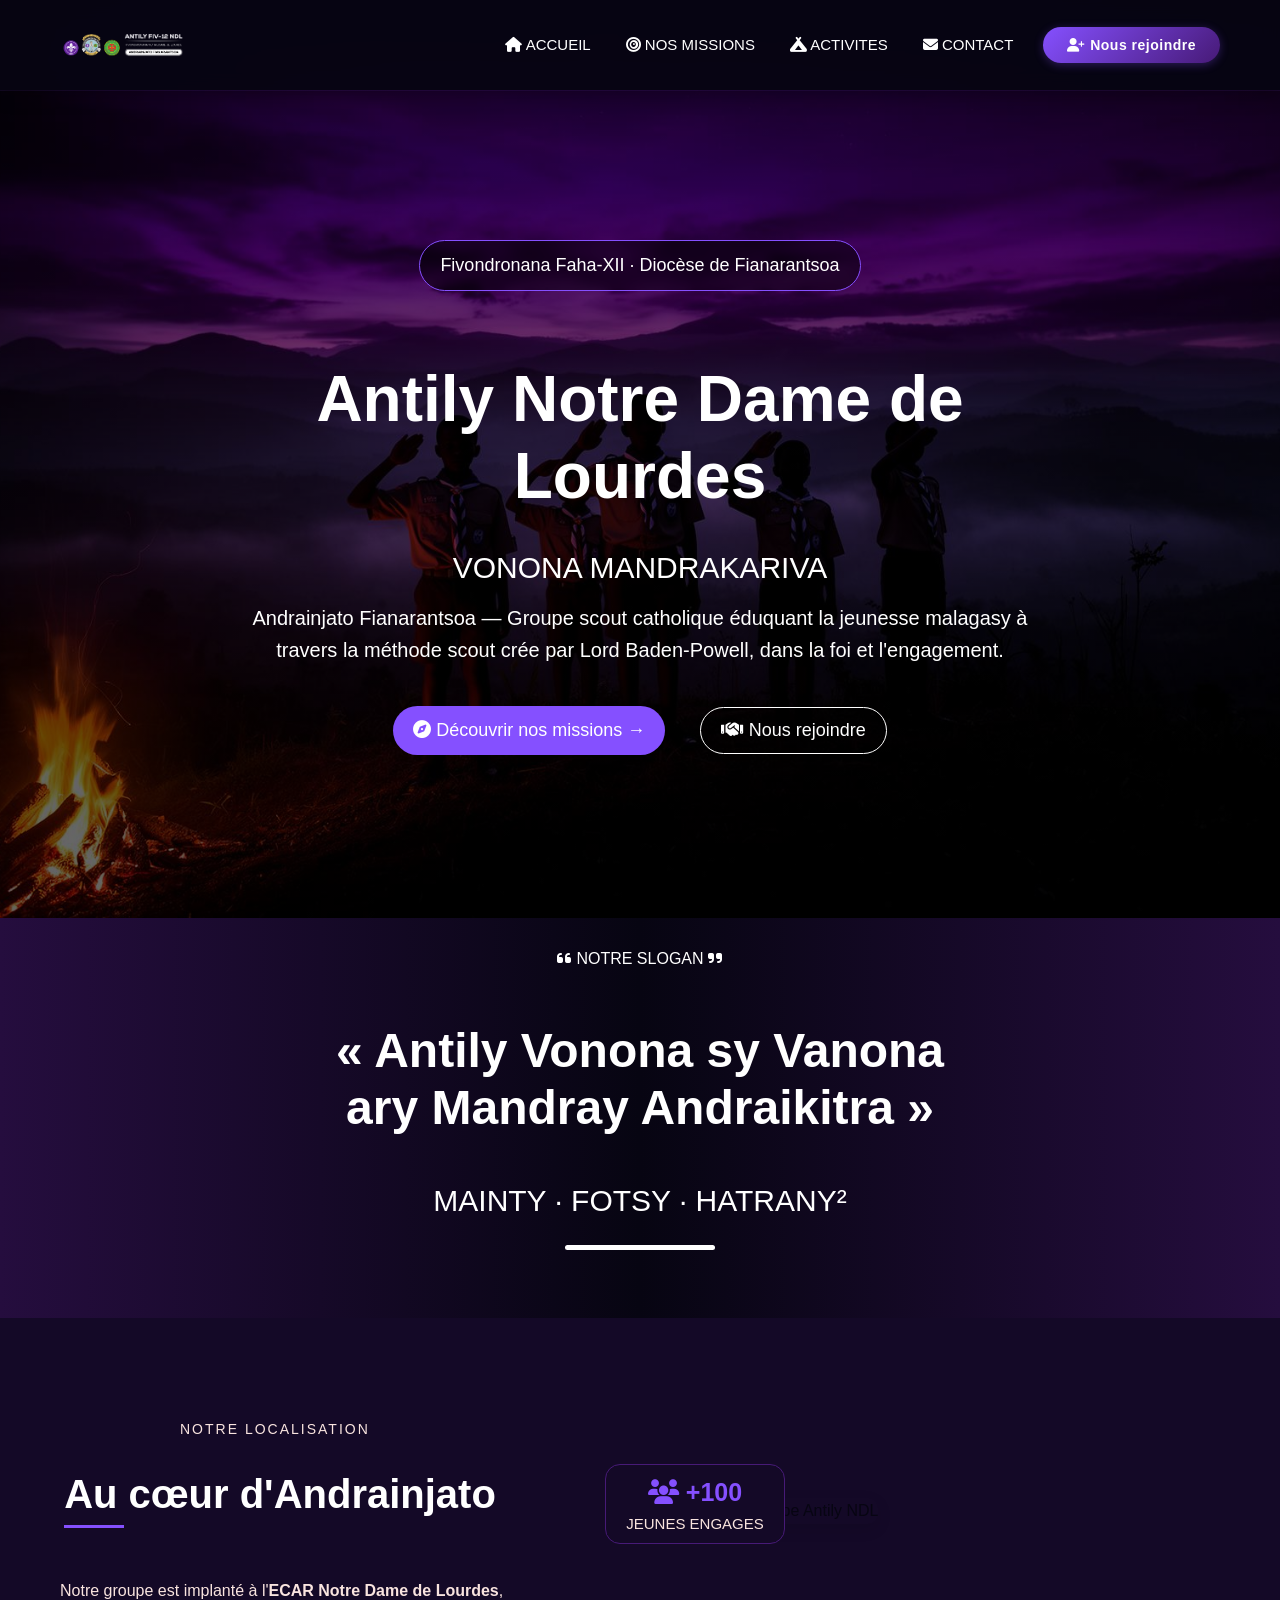
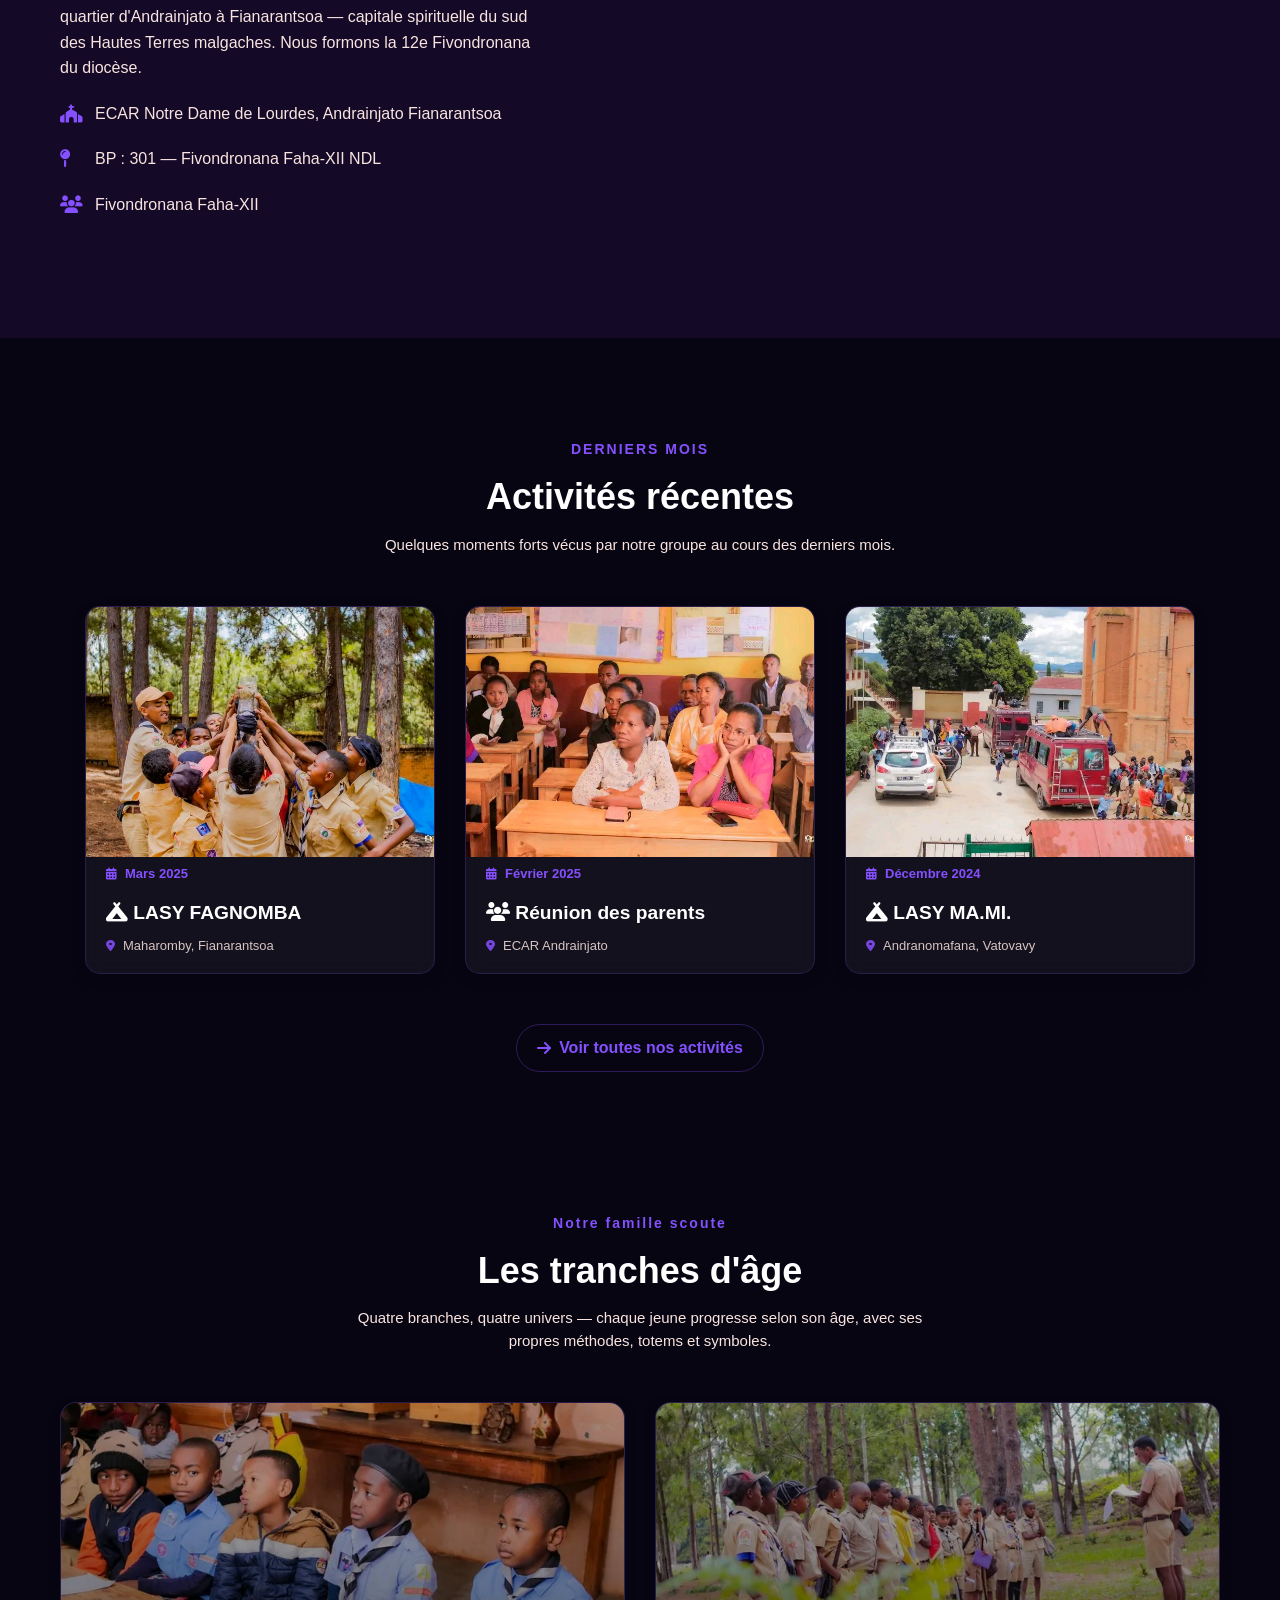
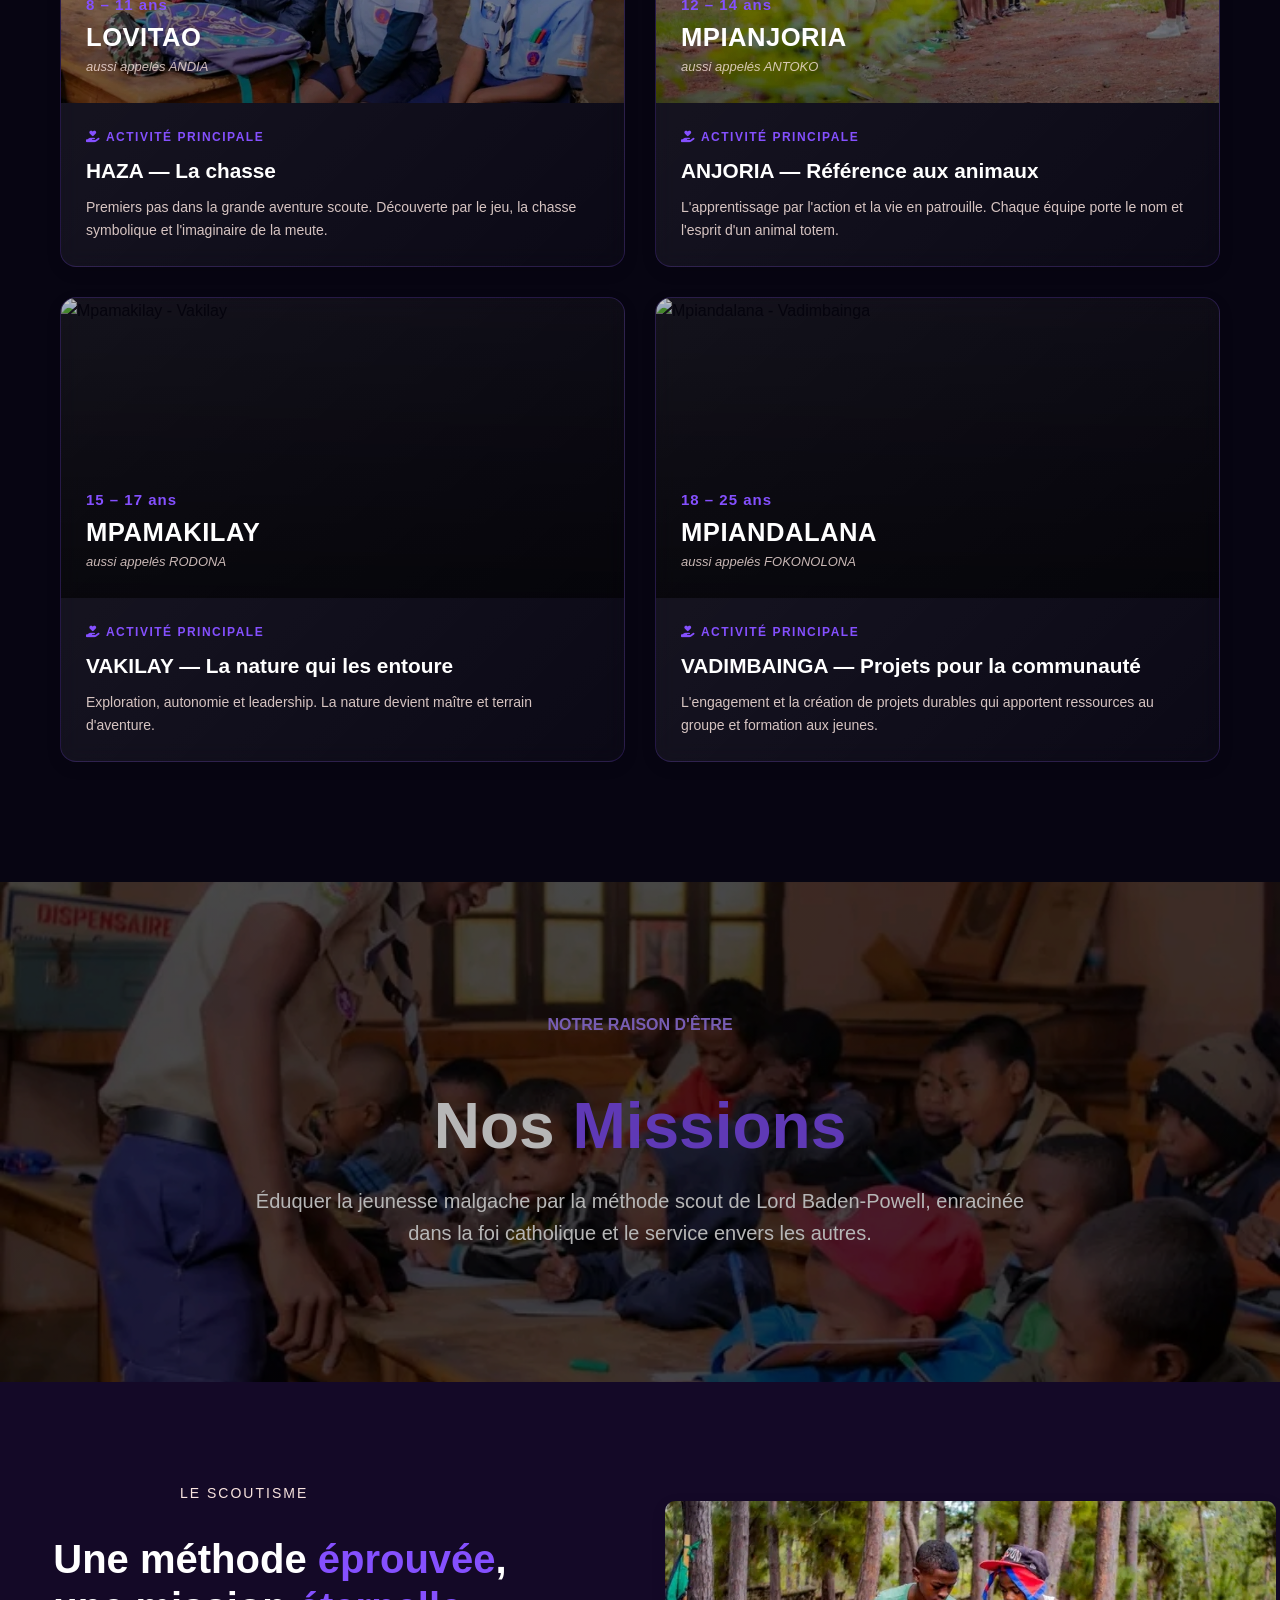
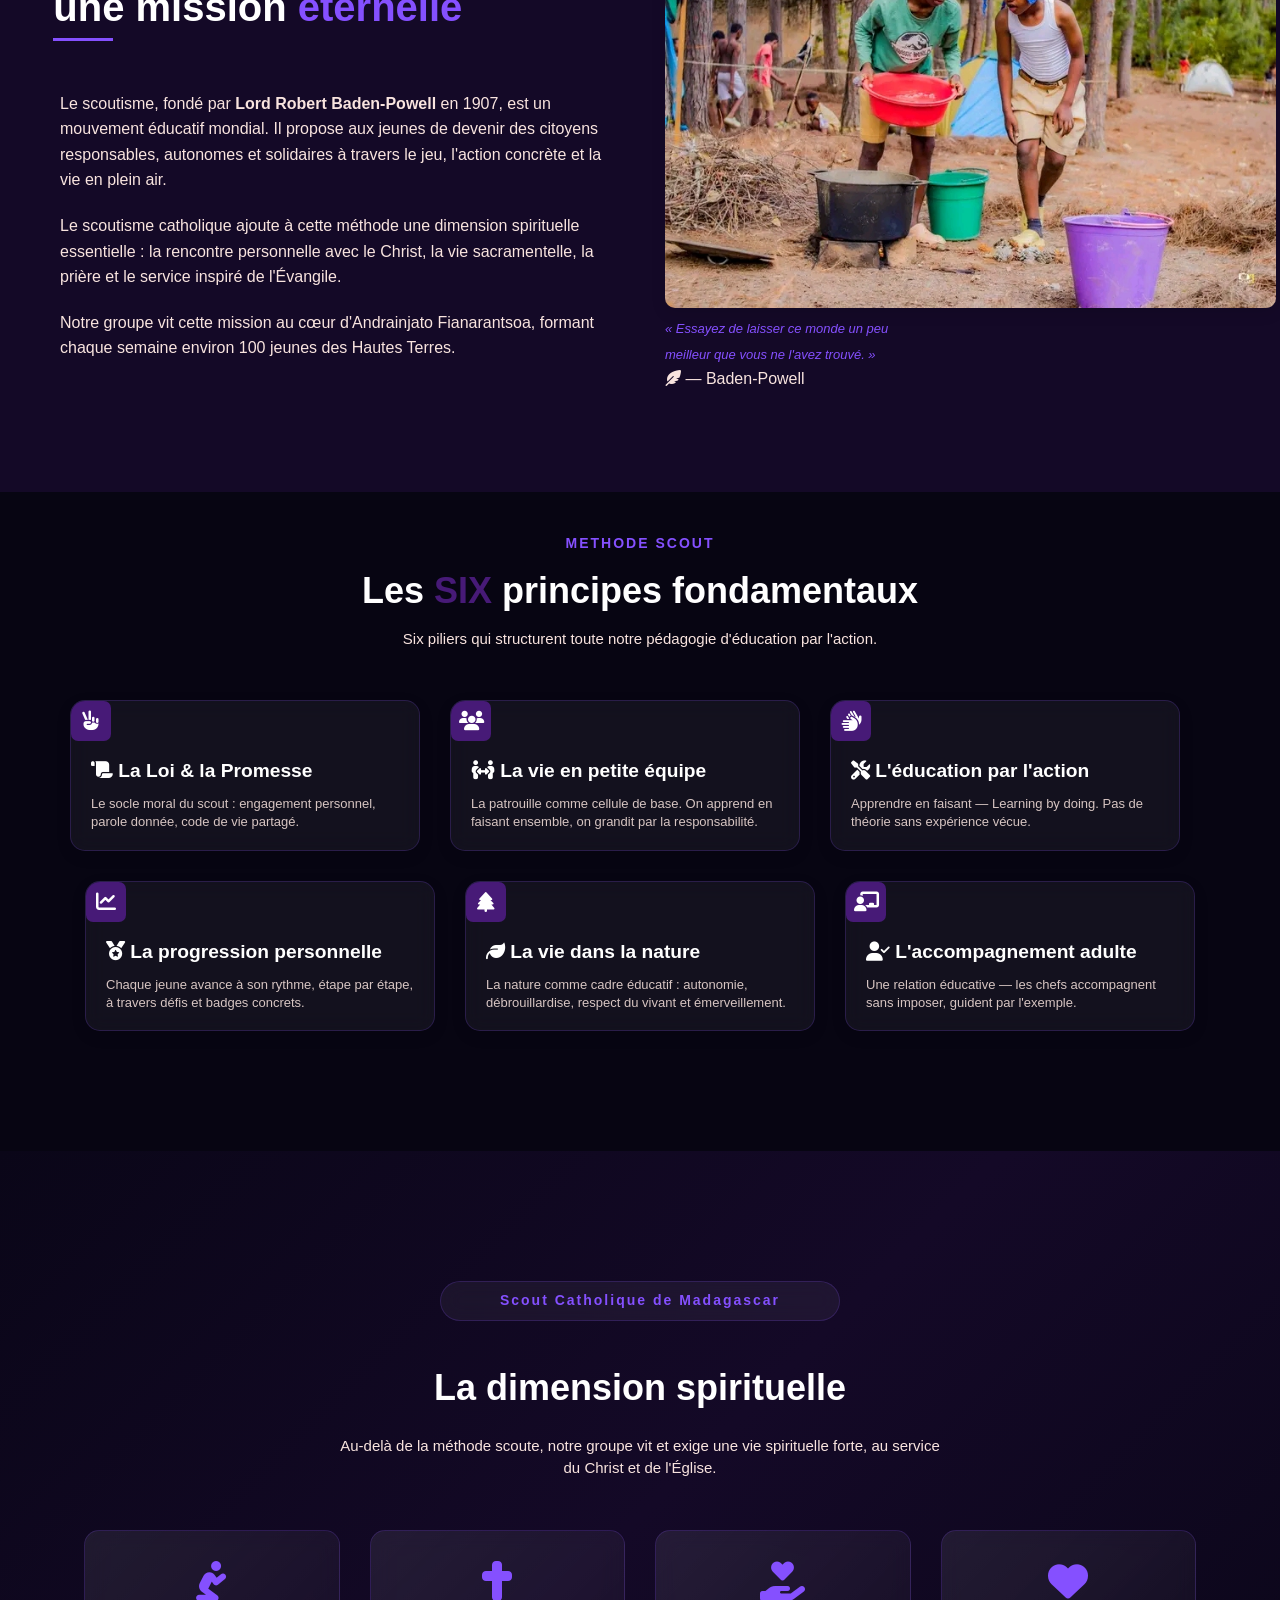
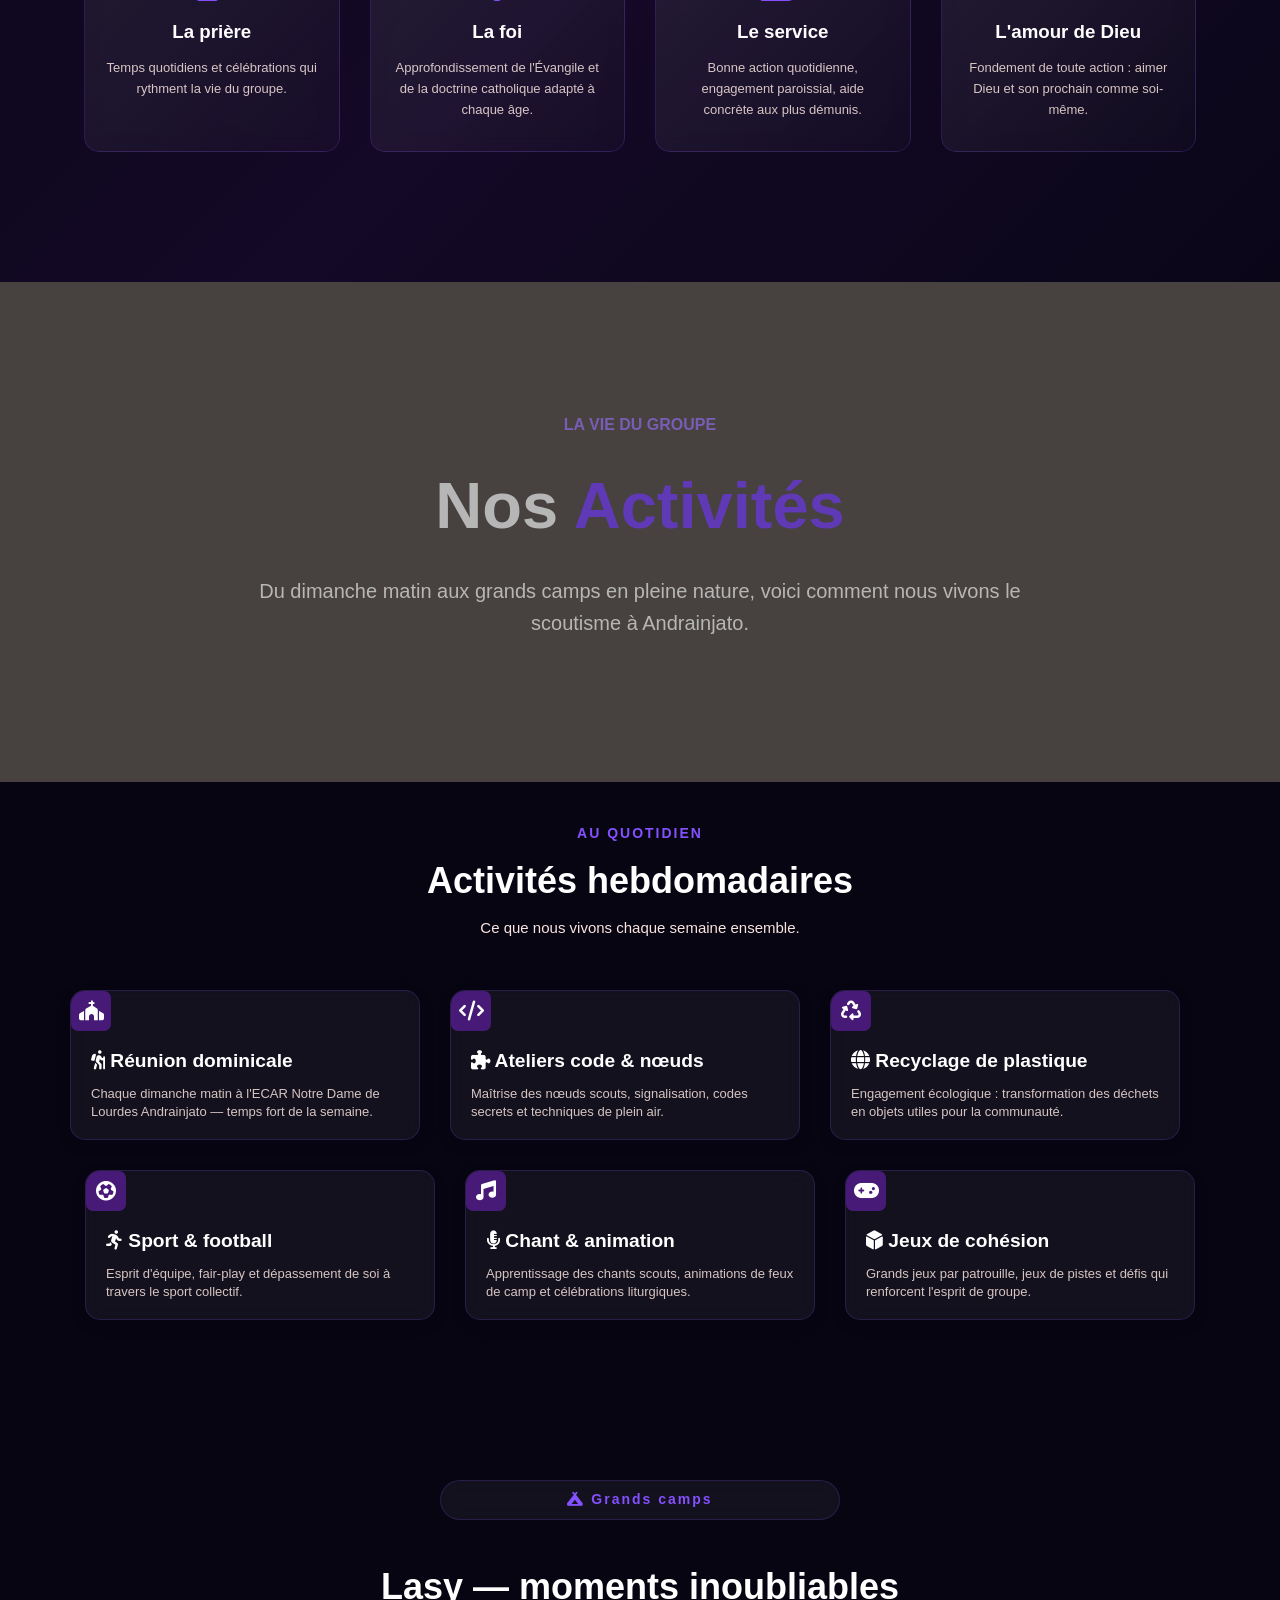
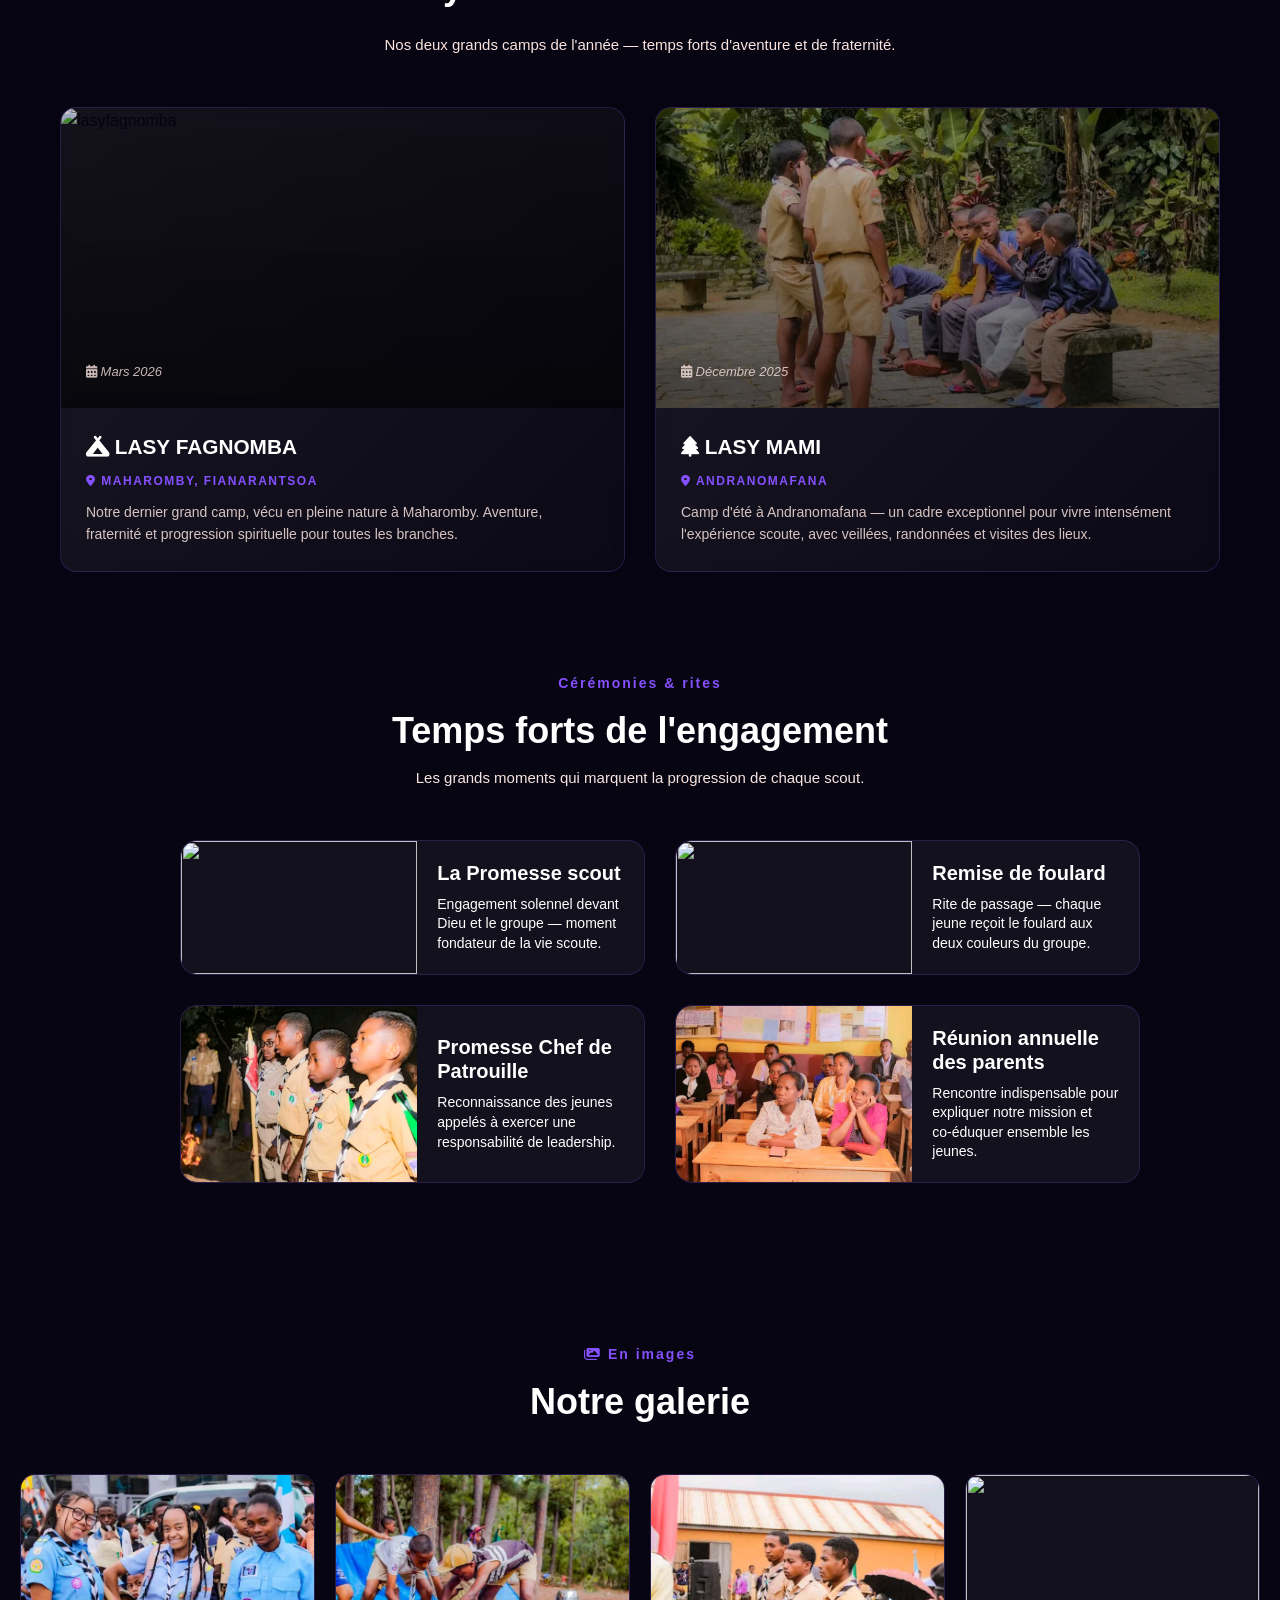
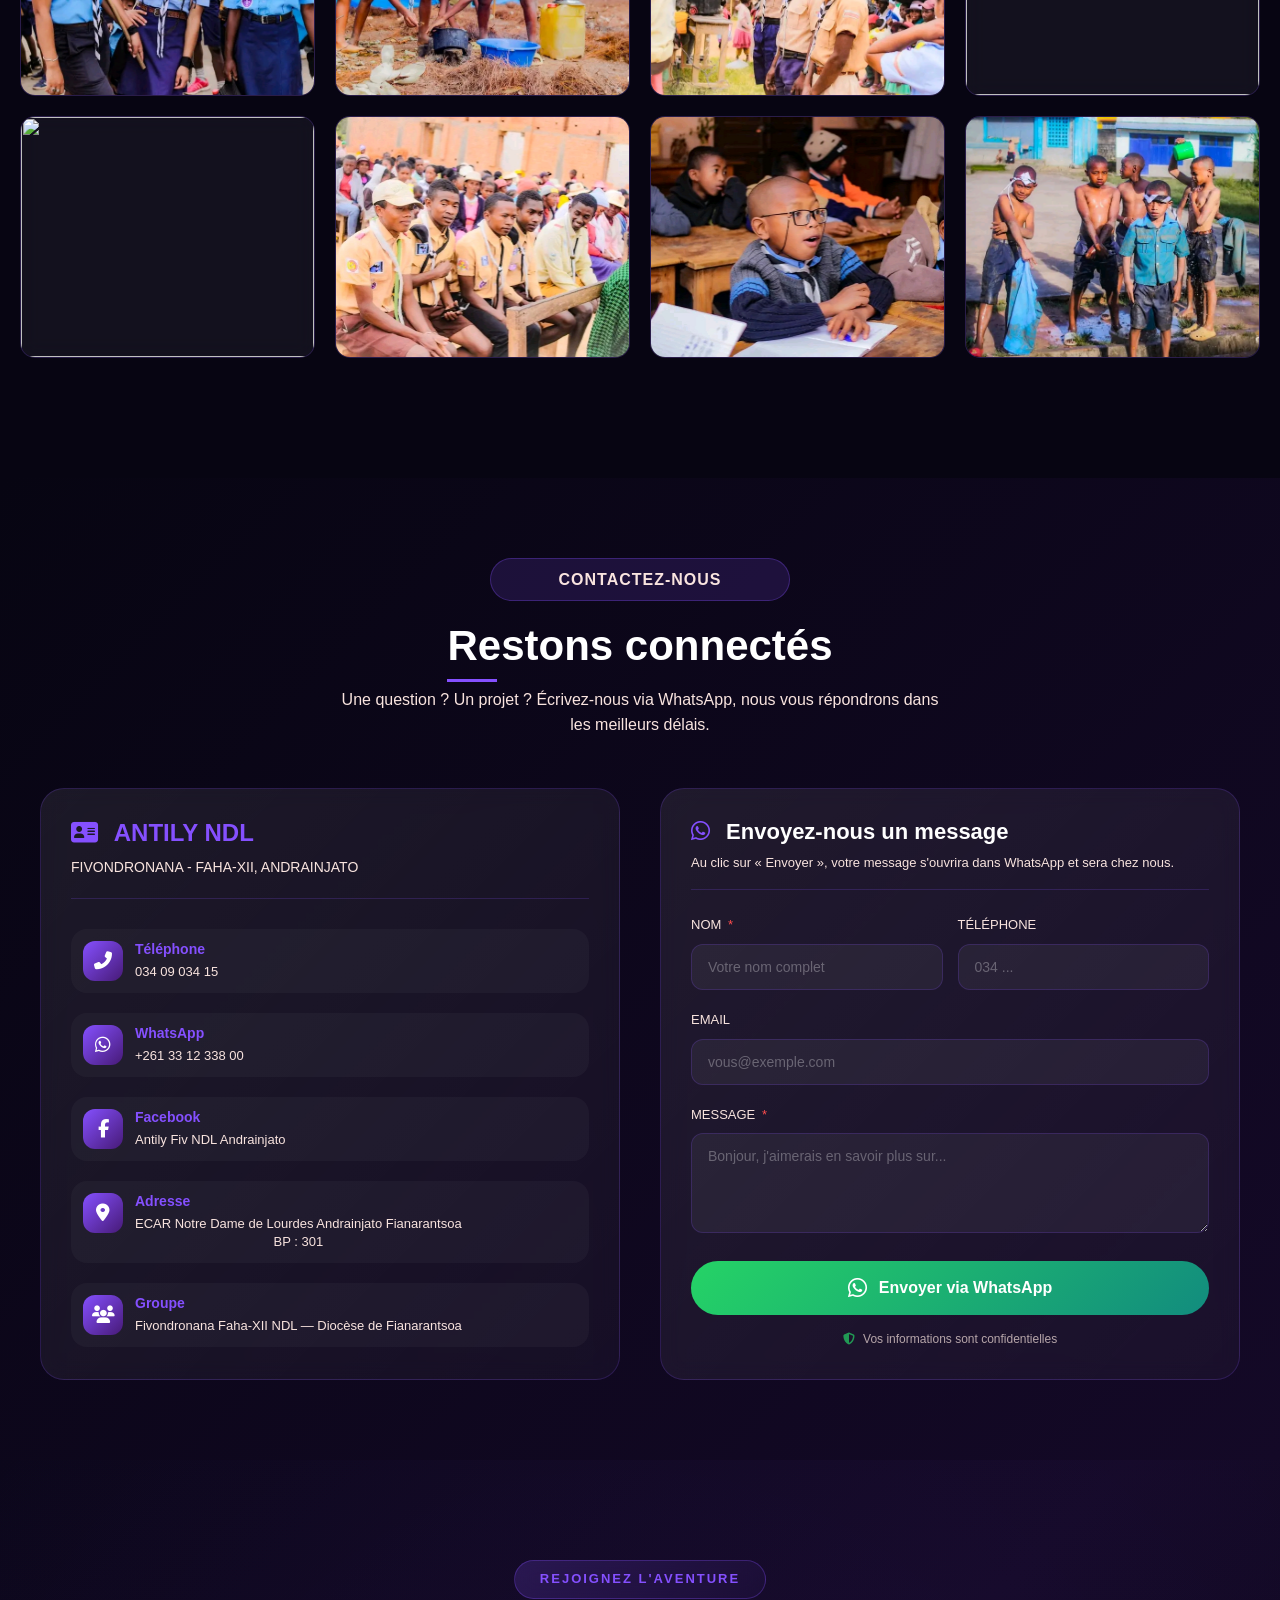
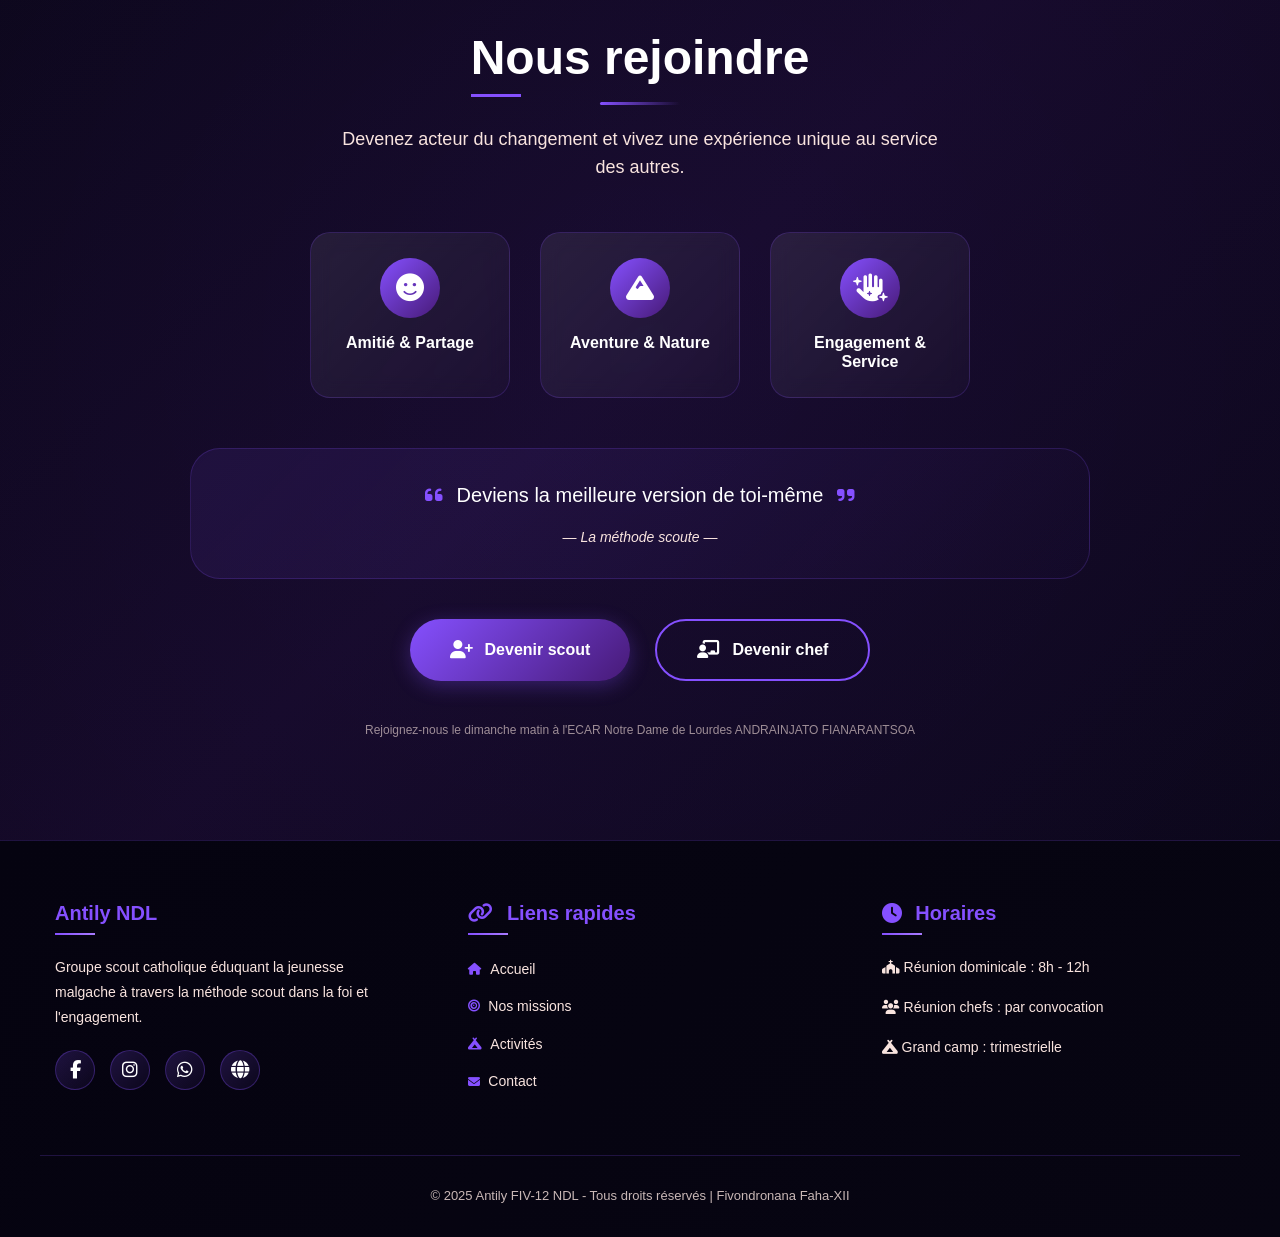
==== index.html @ cfbcd433 "Add files via upload" ====
<!DOCTYPE html>
    <html lang="fr">
    <head>
        <meta charset="UTF-8">
        <meta http-equiv="X-UA-Compatible" content="IE=edge">
        <meta name="viewport" content="width=device-width, initial-scale=1.0">
        <link rel="stylesheet" href="cssstylevf.css">
        <link rel="stylesheet" href="https://cdnjs.cloudflare.com/ajax/libs/font-awesome/6.5.1/css/all.min.css">
        <title>Antily FIV-12 NDL - Groupe Scout Catholique</title>
    </head>
    <body>
        <header>
            <div class="container">
                <a href="#" class="logo">
                    <img src="images/logoantilyndl.png" alt="Logo Antily NDL">
                </a>
                <nav id="main-nav">
                    <ul>
                        <li><a href="#accueil"><i class="fas fa-home"></i> ACCUEIL</a></li>
                        <li><a href="#nosmissions"><i class="fas fa-bullseye"></i> NOS MISSIONS</a></li>
                        <li><a href="#activites"><i class="fas fa-campground"></i> ACTIVITES</a></li>
                        <li><a href="#contact"><i class="fas fa-envelope"></i> CONTACT</a></li>
                    </ul> 
                    <a href="#nousrejoindre"><button class="btn-contact"><i class="fas fa-user-plus"></i> Nous rejoindre</button></a>
                </nav>
                <button class="menu-toggle" aria-label="Menu mobile">
                    <i class="fas fa-bars"></i>
                </button>
            </div>
        </header>
    
        <section id="accueil" class="hero">
            <div class="hero-content">
                <p class="haut-accueil"> Fivondronana Faha-XII · Diocèse de Fianarantsoa</p>
                <h1>Antily Notre Dame de Lourdes</h1>
                <p class="soustitre"></i> VONONA MANDRAKARIVA</p>
                <p class="petitsubtitle"></i> Andrainjato Fianarantsoa — Groupe scout catholique éduquant la jeunesse malagasy à travers la méthode scout crée par Lord Baden-Powell, dans la foi et l'engagement.</p>
                <a href="#nosmissions" class="btn-primary" id="primaire"><i class="fas fa-compass"></i> Découvrir nos missions →</a>
                <a href="#contact" class="btn-secondary" id="secondaire"><i class="fas fa-handshake"></i> Nous rejoindre</a>
            </div>
        </section>
    
        <section class="hero1">
            <div class="hero-slogant">
                <p class="intro-slogant"><i class="fas fa-quote-left"></i> NOTRE SLOGAN <i class="fas fa-quote-right"></i></p>
                <h1 class="slogant">« Antily Vonona sy Vanona <br> ary Mandray Andraikitra »</h1>
                <p class="slogant-couleur"> MAINTY · FOTSY · HATRANY² </p>
                <div class="slogant-diviseur"></div>
            </div>
        </section>
    
        <section id="apropos" class="about-section">
            <div style="text-align: center;">
                <p class="haut-localisation"> NOTRE LOCALISATION</p>
                <h2 class="titre_localisation"> Au cœur d'Andrainjato</h2>
            </div>
            <div class="container2">
                <div class="about-content">
                    <p> Notre groupe est implanté à l'<b>ECAR Notre Dame de Lourdes</b>, <br> quartier d'Andrainjato à Fianarantsoa — capitale 
                        spirituelle du sud <br> des Hautes Terres malgaches. Nous formons la 12e Fivondronana <br> du diocèse.
                    </p>
                    <p class="lieu"><i class="fas fa-church"></i> ECAR Notre Dame de Lourdes, Andrainjato Fianarantsoa</p>
                    <p class="lieu"><i class="fas fa-map-pin"></i> BP : 301 — Fivondronana Faha-XII NDL</p>
                    <p class="lieu"><i class="fas fa-users"></i> Fivondronana Faha-XII</p>
                </div>
                <div class="about-image">
                    <img src="images/photodegroupe.jpg" alt="Photo de groupe Antily NDL">
                    <div class="nombre">
                        <p class="textenombre"><b style="font-size: 25px; color: #8550ff;"><i class="fas fa-users"></i> +100</b> <br>JEUNES ENGAGES</p>
                    </div>
                </div>
            </div>
        </section>  
    
        <section class="activite">
            <p class="haut-activite-recent"> DERNIERS MOIS</p>
            <h1 class="titre-activite-recent"> Activités récentes</h1>
            <p class="sous-activite-recent"> Quelques moments forts vécus par notre groupe au cours des derniers mois.</p>
        
            <div class="activite-recent-grid">
                <!-- Carte 1 -->
                <div class="activite-recent-card1">
                    <img src="images/lasyfagnomba1.jpg" alt="Lasy Fagnomba" class="imageactivite">
                    <p class="date-activite"><i class="fas fa-calendar-alt"></i> Mars 2025</p>
                    <h3><i class="fas fa-campground"></i> LASY FAGNOMBA</h3>
                    <p class="lieu-activite"><i class="fas fa-map-marker-alt"></i> Maharomby, Fianarantsoa</p>
                </div>
        
                <!-- Carte 2 -->
                <div class="activite-recent-card2">
                    <img src="images/fivoriana.jpg" alt="Réunion des parents" class="imageactivite">
                    <p class="date-activite"><i class="fas fa-calendar-alt"></i> Février 2025</p>
                    <h3><i class="fas fa-users"></i> Réunion des parents</h3>
                    <p class="lieu-activite"><i class="fas fa-map-marker-alt"></i> ECAR Andrainjato</p>
                </div>
        
                <!-- Carte 3 -->
                <div class="activite-recent-card3">
                    <img src="images/lasymami2.jpg" alt="Lasy Mami" class="imageactivite">
                    <p class="date-activite"><i class="fas fa-calendar-alt"></i> Décembre 2024</p>
                    <h3><i class="fas fa-campground"></i> LASY MA.MI.</h3>
                    <p class="lieu-activite"><i class="fas fa-map-marker-alt"></i> Andranomafana, Vatovavy</p>
                </div>
            </div>
            
            <p class="voiractivite"><a href="#activites"><i class="fas fa-arrow-right"></i> Voir toutes nos activités</a></p>
        </section>
    
        <section class="tranches-age">
            <p class="haut-tranches-age"> Notre famille scoute</p>
            <h1 class="titre-tranches-age">Les tranches d'âge</h1>
            <p class="sous-tranches-age"> Quatre branches, quatre univers — chaque jeune progresse selon son âge, avec ses propres méthodes, totems et symboles.</p>
        
            <div class="tranches-age-grid">
                <!-- Carte 1 - HAZA / Lovitao -->
                <div class="tranches-age-card">
                    <div class="tranches-age-image-container">
                        <img src="images/tenalovitao.jpg" alt="Lovitao - Haza" class="imagetranche">
                        <div class="image-overlay-content">
                            <p class="age-indicatif"> 8 – 11 ans</p>
                            <h3>LOVITAO</h3>
                            <p class="autre-nom">aussi appelés ANDIA</p>
                        </div>
                    </div>
                    <div class="card-text-content">
                        <p class="activite-principale"><i class="fas fa-hand-holding-heart"></i> ACTIVITÉ PRINCIPALE</p>
                        <h3>HAZA — La chasse</h3>
                        <p class="description">Premiers pas dans la grande aventure scoute. Découverte par le jeu, la chasse symbolique et l'imaginaire de la meute.</p>
                    </div>
                </div>
        
                <!-- Carte 2 - ANJORIA / Mpianjoria -->
                <div class="tranches-age-card">
                    <div class="tranches-age-image-container">
                        <img src="images/tenampianjoria.jpg" alt="Mpianjoria - Anjoria" class="imagetranche">
                        <div class="image-overlay-content">
                            <p class="age-indicatif"> 12 – 14 ans</p>
                            <h3>MPIANJORIA</h3>
                            <p class="autre-nom">aussi appelés ANTOKO</p>
                        </div>
                    </div>
                    <div class="card-text-content">
                        <p class="activite-principale"><i class="fas fa-hand-holding-heart"></i></i> ACTIVITÉ PRINCIPALE</p>
                        <h3>ANJORIA — Référence aux animaux</h3>
                        <p class="description">L'apprentissage par l'action et la vie en patrouille. Chaque équipe porte le nom et l'esprit d'un animal totem.</p>
                    </div>
                </div>
        
                <!-- Carte 3 - VAKILAY / Mpamakilay -->
                <div class="tranches-age-card">
                    <div class="tranches-age-image-container">
                        <img src="images/mpamakilay.jpg" alt="Mpamakilay - Vakilay" class="imagetranche">
                        <div class="image-overlay-content">
                            <p class="age-indicatif"> 15 – 17 ans</p>
                            <h3>MPAMAKILAY</h3>
                            <p class="autre-nom">aussi appelés RODONA</p>
                        </div>
                    </div>
                    <div class="card-text-content">
                        <p class="activite-principale"><i class="fas fa-hand-holding-heart"></i> ACTIVITÉ PRINCIPALE</p>
                        <h3>VAKILAY — La nature qui les entoure</h3>
                        <p class="description">Exploration, autonomie et leadership. La nature devient maître et terrain d'aventure.</p>
                    </div>
                </div>
        
                <!-- Carte 4 - VADIMBAINGA / Mpiandalana -->
                <div class="tranches-age-card">
                    <div class="tranches-age-image-container">
                        <img src="images/mpiandalana.jpg" alt="Mpiandalana - Vadimbainga" class="imagetranche">
                        <div class="image-overlay-content">
                            <p class="age-indicatif"> 18 – 25 ans</p>
                            <h3>MPIANDALANA</h3>
                            <p class="autre-nom">aussi appelés FOKONOLONA</p>
                        </div>
                    </div>
                    <div class="card-text-content">
                        <p class="activite-principale"><i class="fas fa-hand-holding-heart"></i> ACTIVITÉ PRINCIPALE</p>
                        <h3>VADIMBAINGA — Projets pour la communauté</h3>
                        <p class="description">L'engagement et la création de projets durables qui apportent ressources au groupe et formation aux jeunes.</p>
                    </div>
                </div>
            </div>
        </section>
    
        <section id="nosmissions" class="nosmissions">
            <div class="missions-content">
                <p class="haut-mission"><b></i> NOTRE RAISON D'ÊTRE</b></p>
                <h1>Nos <b style="color: #8550ff;"> Missions</b></h1>
                <p class="soustitre1"> Éduquer la jeunesse malgache par la méthode scout de Lord Baden-Powell, enracinée dans la foi catholique et le service envers les autres.</p>
            </div>
            <div class="couleurfond"></div>
        </section>
    
        <section class="about-section">
            <div style="text-align: center;">
                <p class="haut-localisation"> LE SCOUTISME</p>
                <h2 class="titre_localisation">Une méthode <b style="color: #8550ff;"> éprouvée</b>, <br> une mission <b style="color: #8550ff;"> éternelle</b></h2>
            </div>
            <div class="container2">
                <div class="about-content">
                    <p> Le scoutisme, fondé par <b>Lord Robert Baden-Powell</b> en 1907, est un mouvement éducatif mondial. Il propose aux jeunes de devenir des citoyens responsables, autonomes et solidaires à travers le jeu, l'action concrète et la vie en plein air.
                    </p>
                    <p class="lieu"> Le scoutisme catholique ajoute à cette méthode une dimension spirituelle essentielle : la rencontre personnelle avec le Christ, la vie sacramentelle, la prière et le service inspiré de l'Évangile.</p>
                    <p class="lieu"> Notre groupe vit cette mission au cœur d'Andrainjato Fianarantsoa, formant chaque semaine environ 100 jeunes des Hautes Terres.</p>
                </div>
                <div class="about-image">
                    <img src="images/methodes.jpg" alt="Photo de groupe Antily NDL">
                    <div class="nombre1">
                        <p class="textenombre1"><i style="font-size: 13px; color: #8550ff;">« Essayez de laisser ce monde un peu <br> meilleur que vous ne l'avez trouvé. »</i> <br><i class="fas fa-feather-alt"></i> — Baden-Powell</p>
                    </div>
                </div>
            </div>
        </section> 
    
        <section class="tranches-age">
            <p class="haut-tranches-age"> METHODE SCOUT</p>
            <h1 class="titre-tranches-age">Les <b style="color: #471a77;"> SIX</b> principes fondamentaux</h1>
            <p class="sous-tranches-age"> Six piliers qui structurent toute notre pédagogie d'éducation par l'action.</p>
        
            <div class="activite-recent-grid">
                <!-- Carte 1 -->
                <div class="activite-recent-card1">
                    <div class="petitlogo1"><i class="fas fa-hand-peace"></i></div>
                    <h3><i class="fas fa-scroll"></i> La Loi & la Promesse</h3>
                    <p class="lieu-activite">Le socle moral du scout : engagement personnel, parole donnée, code de vie partagé.</p>
                </div>
        
                <!-- Carte 2 -->
                <div class="activite-recent-card2">
                    <div class="petitlogo1"><i class="fas fa-users"></i></div>
                    <h3><i class="fas fa-people-arrows"></i> La vie en petite équipe</h3>
                    <p class="lieu-activite">La patrouille comme cellule de base. On apprend en faisant ensemble, on grandit par la responsabilité.</p>
                </div>
        
                <!-- Carte 3 -->
                <div class="activite-recent-card3">
                    <div class="petitlogo1"><i class="fas fa-hands"></i></div>
                    <h3><i class="fas fa-tools"></i> L'éducation par l'action</h3>
                    <p class="lieu-activite">Apprendre en faisant — Learning by doing. Pas de théorie sans expérience vécue.</p>
                </div>
    <br>
                <!-- Carte 4 -->
                <div class="activite-recent-card1">
                    <div class="petitlogo1"><i class="fas fa-chart-line"></i></div>
                    <h3><i class="fas fa-medal"></i> La progression personnelle</h3>
                    <p class="lieu-activite">Chaque jeune avance à son rythme, étape par étape, à travers défis et badges concrets.</p>
                </div>
        
                <!-- Carte 5 -->
                <div class="activite-recent-card2">
                    <div class="petitlogo1"><i class="fas fa-tree"></i></div>
                    <h3><i class="fas fa-leaf"></i> La vie dans la nature</h3>
                    <p class="lieu-activite">La nature comme cadre éducatif : autonomie, débrouillardise, respect du vivant et émerveillement.</p>
                </div>
        
                <!-- Carte 6 -->
                <div class="activite-recent-card3">
                    <div class="petitlogo1"><i class="fas fa-chalkboard-user"></i></div>
                    <h3><i class="fas fa-user-check"></i> L'accompagnement adulte</h3>
                    <p class="lieu-activite">Une relation éducative — les chefs accompagnent sans imposer, guident par l'exemple.</p>
                </div>
            </div>
        </section>
    
        <section class="hero2">
            <div class="contourmission">
                <p class="haut-dimenionspirituelle"> Scout Catholique de Madagascar</p> <br>
                <h1 class="titre-dimenionspirituelle"> La dimension spirituelle</h1><br>
                <p class="sous-dimenionspirituelle"> Au-delà de la méthode scoute, notre groupe vit et exige une vie spirituelle forte, au service du Christ et de l'Église.</p>
                
                <div class="activite-recent-grid1">
                    <div class="activite-recent-card11">
                        <i class="fas fa-pray"></i>
                        <h3>La prière</h3>
                        <p class="lieu-activite">Temps quotidiens et célébrations qui rythment la vie du groupe.</p>
                    </div>
                    
                    <div class="activite-recent-card11">
                        <i class="fas fa-cross"></i>
                        <h3>La foi</h3>
                        <p class="lieu-activite">Approfondissement de l'Évangile et de la doctrine catholique adapté à chaque âge.</p>
                    </div>   
        
                    <div class="activite-recent-card11">
                        <i class="fas fa-hand-holding-heart"></i>
                        <h3>Le service</h3>
                        <p class="lieu-activite">Bonne action quotidienne, engagement paroissial, aide concrète aux plus démunis.</p>
                    </div>   
        
                    <div class="activite-recent-card11">
                        <i class="fas fa-heart"></i>
                        <h3>L'amour de Dieu</h3>
                        <p class="lieu-activite">Fondement de toute action : aimer Dieu et son prochain comme soi-même.</p>
                    </div>
                </div>   
            </div>
        </section>
    
        <section id="activites">
            <div class="nosactivites">
                <div class="missions-content">
                    <p class="haut-mission"><b> LA VIE DU GROUPE</b></p>
                    <h1 class="titreactivite">Nos <b style="color: #8550ff;"> Activités</b></h1>
                    <p class="soustitre1"> Du dimanche matin aux grands camps en pleine nature, voici comment nous vivons le scoutisme à Andrainjato.</p>
                </div>
                <div class="couleurfond"></div>
            </div>
    
            <section class="tranches-age">
                <p class="haut-tranches-age"> AU QUOTIDIEN</p>
                <h1 class="titre-tranches-age"> Activités hebdomadaires</h1>
                <p class="sous-tranches-age"> Ce que nous vivons chaque semaine ensemble.</p>
            
                <div class="activite-recent-grid">
                    <!-- Carte 1 -->
                    <div class="activite-recent-card1">
                        <div class="petitlogo1"><i class="fas fa-church"></i></div>
                        <h3><i class="fas fa-hiking"></i> Réunion dominicale</h3>
                        <p class="lieu-activite">Chaque dimanche matin à l'ECAR Notre Dame de Lourdes Andrainjato — temps fort de la semaine.</p>
                    </div>
            
                    <!-- Carte 2 -->
                    <div class="activite-recent-card2">
                        <div class="petitlogo1"><i class="fas fa-code"></i></div>
                        <h3><i class="fas fa-puzzle-piece"></i> Ateliers code & nœuds</h3>
                        <p class="lieu-activite">Maîtrise des nœuds scouts, signalisation, codes secrets et techniques de plein air.</p>
                    </div>
            
                    <!-- Carte 3 -->
                    <div class="activite-recent-card3">
                        <div class="petitlogo1"><i class="fas fa-recycle"></i></div>
                        <h3><i class="fas fa-globe"></i> Recyclage de plastique</h3>
                        <p class="lieu-activite">Engagement écologique : transformation des déchets en objets utiles pour la communauté.</p>
                    </div>
    <br>
                    <!-- Carte 4 -->
                    <div class="activite-recent-card1">
                        <div class="petitlogo1"><i class="fas fa-futbol"></i></div>
                        <h3><i class="fas fa-running"></i> Sport & football</h3>
                        <p class="lieu-activite">Esprit d'équipe, fair-play et dépassement de soi à travers le sport collectif.</p>
                    </div>
            
                    <!-- Carte 5 -->
                    <div class="activite-recent-card2">
                        <div class="petitlogo1"><i class="fas fa-music"></i></div>
                        <h3><i class="fas fa-microphone-alt"></i> Chant & animation</h3>
                        <p class="lieu-activite">Apprentissage des chants scouts, animations de feux de camp et célébrations liturgiques.</p>
                    </div>
            
                    <!-- Carte 6 -->
                    <div class="activite-recent-card3">
                        <div class="petitlogo1"><i class="fas fa-gamepad"></i></div>
                        <h3><i class="fas fa-dice-d6"></i> Jeux de cohésion</h3>
                        <p class="lieu-activite">Grands jeux par patrouille, jeux de pistes et défis qui renforcent l'esprit de groupe.</p>
                    </div>
                </div>
            </section>
    
            <section class="hero3">
                <div class="nosactivitetitre">
                    <p class="haut-dimenionspirituelle"><i class="fas fa-campground"></i> Grands camps</p> <br>
                    <h1 class="titre-dimenionspirituelle"> Lasy — moments inoubliables</h1><br>
                    <p class="sous-dimenionspirituelle"> Nos deux grands camps de l'année — temps forts d'aventure et de fraternité.</p>
                </div>
            
                <div class="tranches-age-grid">
                    <!-- Carte 1 -->
                    <div class="tranches-age-card">
                        <div class="tranches-age-image-container">
                            <img src="images/lasyfagnomba.jpg" alt="lasyfagnomba" class="imagetranche">
                            <div class="image-overlay-content">
                                <p class="autre-nom"><i class="fas fa-calendar-alt"></i> Mars 2026</p>
                            </div>
                        </div>
                        <div class="card-text-content">
                            <h3><i class="fas fa-campground"></i> LASY FAGNOMBA</h3>
                            <p class="activite-principale"><i class="fas fa-map-marker-alt"></i> Maharomby, Fianarantsoa</p>
                            <p class="description">Notre dernier grand camp, vécu en pleine nature à Maharomby. Aventure, fraternité et progression spirituelle pour toutes les branches.</p>
                        </div>
                    </div>
            
                    <!-- Carte 2 -->
                    <div class="tranches-age-card">
                        <div class="tranches-age-image-container">
                            <img src="images/lasymami.jpg" alt="lasymami - Anjoria" class="imagetranche">
                            <div class="image-overlay-content">
                                <p class="autre-nom"><i class="fas fa-calendar-alt"></i> Décembre 2025</p>
                            </div>
                        </div>
                        <div class="card-text-content">
                            <h3><i class="fas fa-tree"></i> LASY MAMI</h3>
                            <p class="activite-principale"><i class="fas fa-map-marker-alt"></i> Andranomafana</p>
                            <p class="description">Camp d'été à Andranomafana — un cadre exceptionnel pour vivre intensément l'expérience scoute, avec veillées, randonnées et visites des lieux.</p>
                        </div>
                    </div>        
                </div>
            </section>
    
            <section class="tranches-age">
                <div>
                    <p class="haut-tranches-age"> Cérémonies & rites</p>
                    <h1 class="titre-tranches-age"> Temps forts de l'engagement</h1>
                    <p class="sous-tranches-age"> Les grands moments qui marquent la progression de chaque scout.</p>
                </div>
                <div class="grid-card-rites">    
                    <div class="bloc">
                        <div class="contour">
                            <img src="images/famehezatena.jpg" alt="" class="saryrite">
                        </div>
                        <div class="soratradroite">
                            <h3 class="titre-soratradroite"> La Promesse scout</h3>
                            <p class="sous-soratradroite">Engagement solennel devant Dieu et le groupe — moment fondateur de la vie scoute.</p>
                        </div>
                    </div>
                    <div class="bloc">
                        <div class="contour">
                            <img src="images/mpamakilay.jpg" alt="" class="saryrite">
                        </div>
                        <div class="soratradroite">
                            <h3 class="titre-soratradroite"> Remise de foulard</h3>
                            <p class="sous-soratradroite">Rite de passage — chaque jeune reçoit le foulard aux deux couleurs du groupe.</p>
                        </div>
                    </div>
                    <div class="bloc">
                        <div class="contour">
                            <img src="images/scalp.jpg" alt="" class="saryrite">
                        </div>
                        <div class="soratradroite">
                            <h3 class="titre-soratradroite"> Promesse Chef de Patrouille</h3>
                            <p class="sous-soratradroite">Reconnaissance des jeunes appelés à exercer une responsabilité de leadership.</p>
                        </div>
                    </div>
                    <div class="bloc">
                        <div class="contour">
                            <img src="images/fivoriana.jpg" alt="" class="saryrite">
                        </div>
                        <div class="soratradroite">
                            <h3 class="titre-soratradroite"> Réunion annuelle des parents</h3>
                            <p class="sous-soratradroite">Rencontre indispensable pour expliquer notre mission et co-éduquer ensemble les jeunes.</p>
                        </div>
                    </div>
                </div>
            </section>
    
            <section class="tranches-age">
                <div>
                    <p class="haut-tranches-age"><i class="fas fa-images"></i> En images</p>
                    <h1 class="titre-tranches-age"> Notre galerie</h1>
                </div>
            
                <div class="galerierehetre">
                    <div class="contoursary">
                        <img src="images/galerie1.jpg" alt="" class="saryrite">
                        <div class="galerie-overlay"><i class="fas fa-search-plus"></i></div>
                    </div>
                    <div class="contoursary">
                        <img src="images/galerie2.jpg" alt="" class="saryrite">
                        <div class="galerie-overlay"><i class="fas fa-search-plus"></i></div>
                    </div>
                    <div class="contoursary">
                        <img src="images/galerie3.jpg" alt="" class="saryrite">
                        <div class="galerie-overlay"><i class="fas fa-search-plus"></i></div>
                    </div>
                    <div class="contoursary">
                        <img src="images/galerie4.jpg" alt="" class="saryrite">
                        <div class="galerie-overlay"><i class="fas fa-search-plus"></i></div>
                    </div>
                    <div class="contoursary">
                        <img src="images/galerie5.jpg" alt="" class="saryrite">
                        <div class="galerie-overlay"><i class="fas fa-search-plus"></i></div>
                    </div>
                    <div class="contoursary">
                        <img src="images/galerie61.jpg" alt="" class="saryrite">
                        <div class="galerie-overlay"><i class="fas fa-search-plus"></i></div>
                    </div>
                    <div class="contoursary">
                        <img src="images/galerie7.jpg" alt="" class="saryrite">
                        <div class="galerie-overlay"><i class="fas fa-search-plus"></i></div>
                    </div>
                    <div class="contoursary">
                        <img src="images/galerie81.jpg" alt="" class="saryrite">
                        <div class="galerie-overlay"><i class="fas fa-search-plus"></i></div>
                    </div>
                </div>
            </section>
        </section>
    
        <!-- SECTION CONTACT -->
<section id="contact" class="contact-section">
    <div class="contact-container">
        <!-- En-tête -->
        <div class="section-header">
            <div class="badge">
                 <p>CONTACTEZ-NOUS</p>
            </div> <br>
            <h2>Restons connectés</h2>
            <p>Une question ? Un projet ? Écrivez-nous via WhatsApp, nous vous répondrons dans les meilleurs délais.</p>
        </div>

        <div class="contact-grid">
            <!-- Colonne gauche - Informations -->
            <div class="info-card">
                <div class="info-header">
                    <h3><i class="fas fa-address-card"></i> ANTILY NDL</h3>
                    <p>FIVONDRONANA - FAHA-XII, ANDRAINJATO</p>
                </div>
                
                <div class="info-grid">
                    <!-- phone -->
                    <div class="info-item">
                        <div class="info-icon">
                            <i class="fas fa-phone-alt"></i>
                        </div>
                        <div class="info-content">
                            <h4>Téléphone</h4>
                            <p>034 09 034 15</p>
                        </div>
                    </div>

                    <!-- WhatsApp -->
                    <div class="info-item">
                        <div class="info-icon">
                            <i class="fab fa-whatsapp"></i>
                        </div>
                        <div class="info-content">
                            <h4>WhatsApp</h4>
                            <p>+261 33 12 338 00</p>
                        </div>
                    </div>
                    
                    <!-- Facebook -->
                    <div class="info-item">
                        <div class="info-icon">
                            <i class="fab fa-facebook-f"></i>
                        </div>
                        <div class="info-content">
                            <h4>Facebook</h4>
                            <p>Antily Fiv NDL Andrainjato</p>
                        </div>
                    </div>
                    
                    <!-- Adresse -->
                    <div class="info-item">
                        <div class="info-icon">
                            <i class="fas fa-map-marker-alt"></i>
                        </div>
                        <div class="info-content">
                            <h4>Adresse</h4>
                            <p>ECAR Notre Dame de Lourdes Andrainjato Fianarantsoa<br>BP : 301</p>
                        </div>
                    </div>
                    
                    <!-- Groupe -->
                    <div class="info-item">
                        <div class="info-icon">
                            <i class="fas fa-users"></i>
                        </div>
                        <div class="info-content">
                            <h4>Groupe</h4>
                            <p>Fivondronana Faha-XII NDL — Diocèse de Fianarantsoa</p>
                        </div>
                    </div>
                </div>
            </div>

            <!-- Colonne droite - Formulaire WhatsApp -->
            <div class="form-card">
                <div class="form-header">
                    <h3><i class="fab fa-whatsapp"></i> Envoyez-nous un message</h3>
                    <p>Au clic sur « Envoyer », votre message s'ouvrira dans WhatsApp et sera chez nous.</p>
                </div>

                <form id="whatsappForm">
                    <div class="form-row">
                        <div class="form-group">
                            <label>NOM <span class="required">*</span></label>
                            <input type="text" id="nom" placeholder="Votre nom complet" required>
                        </div>
                        <div class="form-group">
                            <label>TÉLÉPHONE</label>
                            <input type="tel" id="telephone" placeholder="034 ...">
                        </div>
                    </div>

                    <div class="form-group">
                        <label>EMAIL</label>
                        <input type="email" id="email" placeholder="vous@exemple.com">
                    </div>

                    <div class="form-group">
                        <label>MESSAGE <span class="required">*</span></label>
                        <textarea id="message" placeholder="Bonjour, j'aimerais en savoir plus sur..." required></textarea>
                    </div>

                    <button type="button" class="whatsapp-btn" onclick="sendToWhatsApp()">
                        <i class="fab fa-whatsapp"></i>
                        Envoyer via WhatsApp
                    </button>
                    <div class="whatsapp-note">
                        <i class="fas fa-shield-alt"></i> Vos informations sont confidentielles
                    </div>
                </form>
            </div>
        </div>
    </div>
</section>

<script>
    function sendToWhatsApp() {
        // Récupération des valeurs
        let nom = document.getElementById('nom').value.trim();
        let telephone = document.getElementById('telephone').value.trim();
        let email = document.getElementById('email').value.trim();
        let message = document.getElementById('message').value.trim();
        
        // Validation des champs obligatoires
        if (nom === "") {
            alert("Veuillez entrer votre nom.");
            document.getElementById('nom').focus();
            return;
        }
        
        if (message === "") {
            alert("Veuillez entrer votre message.");
            document.getElementById('message').focus();
            return;
        }
        
        // Construction du message pour WhatsApp
        let whatsappMessage = "*Nouveau message depuis le site Antily NDL*%0A%0A";
        whatsappMessage += "*Nom :* " + encodeURIComponent(nom) + "%0A";
        
        if (telephone !== "") {
            whatsappMessage += "*Téléphone :* " + encodeURIComponent(telephone) + "%0A";
        }
        
        if (email !== "") {
            whatsappMessage += "*Email :* " + encodeURIComponent(email) + "%0A";
        }
        
        whatsappMessage += "%0A*Message :*%0A" + encodeURIComponent(message) + "%0A%0A";
        whatsappMessage += "*📅 Date :* " + new Date().toLocaleDateString('fr-FR') + "%0A";
        whatsappMessage += "*⏰ Heure :* " + new Date().toLocaleTimeString('fr-FR');
        
        // Numéro WhatsApp (à remplacer par le vrai numéro)
        let phoneNumber = "261331233800";
        
        // Création du lien WhatsApp
        let whatsappUrl = "https://wa.me/" + phoneNumber + "?text=" + whatsappMessage;
        
        // Ouverture de WhatsApp
        window.open(whatsappUrl, '_blank');
    }
</script>
<section id="nousrejoindre">
    <div class="rejoindre-container">
        <!-- Badge -->
        <div class="rejoindre-badge">
            <span> REJOIGNEZ L'AVENTURE</span>
        </div>

        <!-- Titre -->
        <div class="rejoindre-title">
            <h2> Nous rejoindre</h2>
            <div class="title-underline"></div>
        </div>

        <!-- Sous-titre -->
        <div class="rejoindre-subtitle">
            <p>Devenez acteur du changement et vivez une expérience unique au service des autres.</p>
        </div>

        <!-- Cartes avantages -->
        <div class="rejoindre-avantages">
            <div class="avantage-card">
                <div class="avantage-icon">
                    <i class="fas fa-smile"></i>
                </div>
                <h4>Amitié & Partage</h4>
            </div>
            <div class="avantage-card">
                <div class="avantage-icon">
                    <i class="fas fa-mountain"></i>
                </div>
                <h4>Aventure & Nature</h4>
            </div>
            <div class="avantage-card">
                <div class="avantage-icon">
                    <i class="fas fa-hand-sparkles"></i>
                </div>
                <h4>Engagement & Service</h4>
            </div>
        </div>

        <!-- Message d'appel -->
        <div class="rejoindre-message">
            <p><i class="fas fa-quote-left"></i> Deviens la meilleure version de toi-même <i class="fas fa-quote-right"></i></p>
            <div class="citation">— La méthode scoute —</div>
        </div>

        <!-- Boutons -->
        <div class="rejoindre-buttons">
            <a href="#" class="btn-rejoindre btn-primary-rejoindre">
                <i class="fas fa-user-plus"></i> Devenir scout
            </a>
            <a href="#" class="btn-rejoindre btn-secondary-rejoindre">
                <i class="fas fa-chalkboard-user"></i> Devenir chef
            </a>
        </div>

        <!-- Note finale -->
        <div class="rejoindre-note">
             Rejoignez-nous le dimanche matin à l'ECAR Notre Dame de Lourdes ANDRAINJATO FIANARANTSOA
        </div>
    </div>
</section>
    
        <footer>
            <div class="footer-content">
                <div class="footer-section">
                    <h3>Antily NDL</h3>
                    <p>Groupe scout catholique éduquant la jeunesse malgache à travers la méthode scout dans la foi et l'engagement.</p>
                    <div class="social-links">
                        <a href="https://www.facebook.com/profile.php?id=61566334165376" target="_blank" rel="noopener noreferrer"><i class="fab fa-facebook-f"></i></a>
                        <a href="https://instagram.com/ton-compte" target="_blank" rel="noopener noreferrer"><i class="fab fa-instagram"></i></a>
                        <a href="https://wa.me/261331233800" target="_blank" rel="noopener noreferrer"><i class="fab fa-whatsapp"></i></a>
                        <a href="https://ton-site-web.com" target="_blank" rel="noopener noreferrer"><i class="fas fa-globe"></i></a>
                    </div>
                </div>
                <div class="footer-section">
                    <h3><i class="fas fa-link"></i> Liens rapides</h3>
                    <ul>
                        <li><a href="#accueil"><i class="fas fa-home"></i> Accueil</a></li>
                        <li><a href="#nosmissions"><i class="fas fa-bullseye"></i> Nos missions</a></li>
                        <li><a href="#activites"><i class="fas fa-campground"></i> Activités</a></li>
                        <li><a href="#contact"><i class="fas fa-envelope"></i> Contact</a></li>
                    </ul>
                </div>
                <div class="footer-section">
                    <h3><i class="fas fa-clock"></i> Horaires</h3>
                    <p><i class="fas fa-church"></i> Réunion dominicale : 8h - 12h</p>
                    <p><i class="fas fa-users"></i> Réunion chefs : par convocation</p>
                    <p><i class="fas fa-campground"></i> Grand camp : trimestrielle</p>
                </div>
            </div>
            <div class="footer-bottom">
                <p>&copy; 2025 Antily FIV-12 NDL - Tous droits réservés |  Fivondronana Faha-XII</p>
            </div>
        </footer>
    
        <script src="script.js"></script>
    </body>
    </html>
---- cssstylevf.css ----
/* Variables CSS */
:root {
    --primary-color: #8550ff;
    --primary-dark: #471a77;
    --dark-color: #070512;
    --light-color: #ffffff;
    --gray-light: #f9e4df;
    --purple-dark: #140927;
    --box-shadow: 0 5px 15px rgba(0, 0, 0, 0.1);
    --transition: all 0.3s ease;
    --border-radius: 7px;
}

/* Reset et base */
* {
    margin: 0;
    padding: 0;
    box-sizing: border-box;
}

html {
    scroll-behavior: smooth;
}

body {
    font-family: 'Segoe UI', Tahoma, Geneva, Verdana, sans-serif;
    line-height: 1.6;
    color: var(--dark-color);
    background-color: var(--gray-light);
}

.container {
    width: 100%;
    max-width: 1200px;
    margin: 0 auto;
    padding: 0 20px;
}

/* TYPOGRAPHIE */
h1, h2, h3, h4 {
    line-height: 1.2;
    font-family: 'Altone Trial', 'Segoe UI', sans-serif;
}

h1 {
    font-size: 25px;
}

p {
    font-family: 'Brandink Sans', 'Segoe UI', sans-serif;
}

h2 {
    font-size: 40px;
    margin-bottom: 1.5rem;
    position: relative;
    display: inline-block;
}

h2::after {
    content: '';
    position: absolute;
    bottom: -10px;
    left: 0;
    width: 50px;
    height: 3px;
    background-color: var(--primary-color);
}

/* BOUTONS */
.btn {
    display: inline-block;
    padding: 12px 24px;
    border-radius: 4px;
    font-weight: 600;
    text-decoration: none;
    transition: var(--transition);
    cursor: pointer;
    border: none;
}

.btn-primary {
    font-size: 21px;
    margin-top: 20px;
    margin-bottom: 103px;
    padding: 10px 20px;
    border-radius: 10px;
    text-decoration: none;
    background-color: var(--primary-color);
    color: var(--light-color);
    display: inline-block;
}

.btn-primary:hover {
    background-color: var(--light-color);
    font-size: 21px;
    color: var(--primary-dark);
    transform: translateY(-3px);
}

.btn-secondary {
    background-color: transparent;
    color: var(--light-color);
    border: 2px solid var(--light-color);
    padding: 8px 20px;
    border-radius: var(--border-radius);
    font-size: 21px;
    text-decoration: none;
    margin-left: 30px;
    display: inline-block;
}

.btn-secondary:hover {
    background-color: transparent;
    color: var(--primary-color);
    border: 2px solid var(--primary-color);
}

/* HEADER */
header {
    position: fixed;
    top: 0;
    left: 0;
    width: 100%;
    background-color: rgba(7, 5, 18, 0.95);
    backdrop-filter: blur(10px);
    box-shadow: 0 2px 20px rgba(0, 0, 0, 0.3), 0 1px 0 rgba(133, 80, 255, 0.1);
    z-index: 1000;
    padding: 15px 0;
    transition: var(--transition);
}

.header-scrolled {
    padding: 10px 0;
    background-color: rgba(7, 5, 18, 0.98);
    box-shadow: 0 4px 25px rgba(0, 0, 0, 0.4), 0 1px 0 rgba(133, 80, 255, 0.2);
}

header .container {
    display: flex;
    justify-content: space-between;
    align-items: center;
    max-width: 1200px;
    margin: 0 auto;
    padding: 0 20px;
}

/* Logo */
.logo {
    display: flex;
    align-items: center;
    text-decoration: none;
    position: relative;
}

.logo img {
    height: 60px;
    width: auto;
    transition: var(--transition);
}

.textelogo {
    font-family: 'Segoe UI', Arial, Helvetica, sans-serif;
    color: var(--gray-light);
    font-weight: bold;
    margin-left: 15px;
    font-size: 18px;
    letter-spacing: 1px;
    white-space: nowrap;
}

/* Navigation desktop */
nav {
    display: flex;
    align-items: center;
    gap: 30px;
}

nav ul {
    display: flex;
    list-style: none;
    margin: 0;
    padding: 0;
    gap: 35px;
}

nav ul li {
    margin: 0;
}

nav ul li a {
    color: var(--light-color);
    text-decoration: none;
    font-weight: 500;
    font-size: 15px;
    transition: var(--transition);
    position: relative;
    padding: 8px 0;
}

/* Effet underline professionnel */
nav ul li a::after {
    content: '';
    position: absolute;
    bottom: 0;
    left: 0;
    width: 0;
    height: 2px;
    background: linear-gradient(90deg, var(--primary-color), #a87bff);
    transition: width 0.3s ease;
}

nav ul li a:hover::after {
    width: 100%;
}

nav ul li a:hover {
    color: var(--primary-color);
}

/* Bouton Nous rejoindre desktop */
.btn-contact {
    background: linear-gradient(135deg, var(--primary-color), var(--primary-dark));
    color: var(--light-color);
    border: none;
    padding: 10px 24px;
    font-size: 14px;
    font-weight: 600;
    border-radius: 50px;
    cursor: pointer;
    transition: var(--transition);
    letter-spacing: 0.5px;
    box-shadow: 0 2px 10px rgba(133, 80, 255, 0.3);
    white-space: nowrap;
}

.btn-contact:hover {
    transform: translateY(-2px);
    background: linear-gradient(135deg, #9a6aff, var(--primary-color));
    box-shadow: 0 5px 20px rgba(133, 80, 255, 0.5);
}

/* Menu mobile toggle */
.menu-toggle {
    display: none;
    background: none;
    border: none;
    color: var(--light-color);
    font-size: 24px;
    cursor: pointer;
    padding: 5px;
    transition: var(--transition);
    z-index: 1001;
}

.menu-toggle:hover {
    color: var(--primary-color);
}

/* ========== RESPONSIVE MOBILE ========== */
@media (max-width: 768px) {
    header {
        padding: 12px 0;
    }
    
    /* Afficher le bouton hamburger */
    .menu-toggle {
        display: block;
    }
    
    /* Menu mobile - les 4 menus sont ici */
    nav {
        position: fixed;
        top: 0;
        right: -100%;
        width: 80%;
        max-width: 320px;
        height: 100vh;
        background: linear-gradient(135deg, rgba(7, 5, 18, 0.98), rgba(20, 9, 39, 0.98));
        backdrop-filter: blur(15px);
        flex-direction: column;
        align-items: flex-start;
        justify-content: flex-start;
        padding: 80px 25px 30px;
        transition: right 0.3s ease;
        box-shadow: -5px 0 25px rgba(0, 0, 0, 0.3);
        border-left: 1px solid rgba(133, 80, 255, 0.2);
        z-index: 1000;
        gap: 0;
    }
    
    nav.active {
        right: 0;
    }
    
    /* Les 4 menus en colonne */
    nav ul {
        flex-direction: column;
        gap: 25px;
        width: 100%;
        margin-bottom: 30px;
    }
    
    nav ul li {
        width: 100%;
    }
    
    nav ul li a {
        display: block;
        padding: 12px 0;
        font-size: 18px;
        font-weight: 500;
        text-align: left;
    }
    
    nav ul li a::after {
        bottom: 8px;
    }
    
    /* Bouton Nous rejoindre dans le menu mobile */
    .btn-contact {
        width: 100%;
        text-align: center;
        padding: 12px 24px;
        margin-top: 10px;
        font-size: 16px;
    }
    
    /* Ajustement du logo */
    .logo img {
        height: 45px;
    }
    
    .textelogo {
        font-size: 14px;
        margin-left: 10px;
        white-space: normal;
        line-height: 1.2;
    }
}

@media (max-width: 480px) {
    header {
        padding: 10px 0;
    }
    
    .logo img {
        height: 40px;
    }
    
    .textelogo {
        font-size: 12px;
        margin-left: 8px;
        max-width: 150px;
    }
    
    nav {
        width: 85%;
        max-width: 280px;
        padding: 70px 20px 30px;
    }
    
    nav ul li a {
        font-size: 16px;
        padding: 10px 0;
    }
    
    .btn-contact {
        padding: 10px 20px;
        font-size: 14px;
    }
    
    .menu-toggle {
        font-size: 20px;
    }
}

/* Pour les tablettes */
@media (min-width: 769px) and (max-width: 992px) {
    nav ul {
        gap: 20px;
    }
    
    nav ul li a {
        font-size: 14px;
    }
    
    .btn-contact {
        padding: 8px 18px;
        font-size: 13px;
    }
    
    .textelogo {
        font-size: 16px;
    }
    
    .logo img {
        height: 50px;
    }
}

/* SECTION HERO */
.hero {
    height: 102vh;
    background: linear-gradient(rgba(0, 0, 0, 0.6), rgba(0, 0, 0, 0.6)), 
                url('images/couverture.jpeg') center/cover no-repeat;
    display: flex;
    align-items: center;
    text-align: center;
    color: var(--light-color);
    padding-top: 80px;
}

.hero-content {
    max-width: 800px;
    margin: 0 auto;
}

/* Correction: Ajustement du mot Fivondronana */
.haut-accueil {
    margin-top: -20px;
    font-size: 18px;
    width: auto;
    max-width: 500px;
    height: auto;
    border-radius: 50px;
    text-align: center;
    border: solid 1px var(--primary-color);
    padding: 10px 20px;
    margin: 100px auto 20px;
    display: inline-block;
    backdrop-filter: blur(5px);
    background-color: rgba(0, 0, 0, 0.5);
}

.hero h1 {
    font-size: 4rem;
    margin-bottom: 20px;
    animation: fadeInDown 1s ease;
    margin-top: 50px;
}

.soustitre {
    margin-top: 30px;
    font-size: 30px;
}

.petitsubtitle {
    margin-top: 10px;
    font-size: 20px;
    margin-bottom: 20px;
}

#primaire {
    border-radius: 25px;
    font-size: 18px;
}

#secondaire {
    border-radius: 25px;
    font-size: 18px;
    border: solid 1px #ffffff;
}

.hero1 {
    height: 400px;
    background-color: #070512;
    display: flex;
    align-items: center;
    justify-content: center;
    text-align: center;
    color: var(--light-color);
    background: linear-gradient(to right, #250d3e, #070512, #250d3e);
}

.hero-slogant {
    text-align: center;
}

.hero-slogant h1 {
    font-size: 3rem;
    margin-bottom: 20px;
    animation: fadeInDown 1s ease;
    margin-top: 50px;
}

.intro-slogant {
    margin-top: -40px;
}

.slogant {
    margin-top: 20px;
    font-size: 40px;
}

.slogant-couleur {
    margin-top: 40px;
    font-size: 30px;
}

.slogant-diviseur {
    margin-top: 20px;
    background-color: #ffff;
    height: 5px;
    width: 150px;
    margin: 20px auto 0;
    border-radius: 150px;
}

/* SECTION A PROPOS */
.about-section {
    padding: 100px 0;
    background-color: var(--purple-dark);
    min-height: 620px;
}

.about-section p {
    color: var(--gray-light);
}

/* Suppression du background et alignement à gauche */
.haut-localisation {
    font-size: 14px;
    letter-spacing: 2px;
    color: var(--primary-color);
    margin-left: 180px;
    padding: 0;
    background: none;
    border: none;
    width: auto;
    height: auto;
    text-align: left;
}

.titre_localisation {
    font-size: 40px;
    color: var(--light-color);
    margin-left: -720px;
    margin-top: 30px;
    margin-bottom: 60px;
    text-align: left;
    display: inline-block;
}

.titre_localisation::after {
    content: '';
    position: absolute;
    bottom: -10px;
    left: 0;
    width: 60px;
    height: 3px;
    background-color: var(--primary-color);
}

.container2 {
    display: flex;
    justify-content: space-between;
    align-items: flex-start;
    gap: 50px;
    max-width: 1200px;
    margin: 0 auto;
    padding: 0 20px;
}

/* Image en droite et remontée */
.about-image {
    flex: 1;
    margin-top: -80px;
}

.about-image img {
    width: 110%;
    border-radius: 10px;
    box-shadow: var(--box-shadow);
    margin-top: -110px;
}

/* Texte à gauche */
.about-content {
    flex: 1;
    text-align: left;
}

.about-content p {
    text-align: left;
    margin-bottom: 15px;
    line-height: 1.6;
}

/* Lieux avec icônes - alignés à gauche */
.lieu {
    margin-top: 20px;
    display: flex;
    align-items: center;
    gap: 10px;
    text-align: left;
}

.lieu i {
    color: var(--primary-color);
    font-size: 18px;
    width: 25px;
}

.lieu:first-of-type {
    margin-top: 25px;
}

/* Badge nombre */
.nombre {
    position: relative;
    background-color: var(--purple-dark);
    width: 180px;
    height: 80px;
    margin-top: -60px;
    margin-left: -60px;
    border-radius: 15px;
    border: solid 1px var(--primary-dark);
    display: flex;
    align-items: center;
    justify-content: center;
}

.textenombre {
    text-align: center;
    font-size: 15px;
    color: var(--light-color);
}

/* Responsive */
@media (max-width: 768px) {
    .container2 {
        flex-direction: column;
        text-align: center;
        gap: 30px;
    }
    
    .about-content,
    .about-image {
        width: 100%;
        text-align: center;
    }
    
    .about-content p {
        text-align: center;
    }
    
    .titre_localisation {
        text-align: center;
        display: block;
    }
    
    .titre_localisation::after {
        left: 50%;
        transform: translateX(-50%);
    }
    
    .haut-localisation {
        text-align: center;
    }
    
    .lieu {
        justify-content: center;
    }
    
    .about-image {
        margin-top: 0;
    }
    
    .nombre {
        margin: -30px auto 0;
    }
}

/* Section Activités récentes */
.activite {
    padding: 100px 0;
    background-color: var(--dark-color);
    min-height: 550px;
}

.activite-recent-grid {
    display: flex;
    justify-content: center;
    gap: 30px;
    flex-wrap: wrap;
    margin-top: 50px;
    background-color: var(--dark-color);
}

.activite-recent-card1,
.activite-recent-card2,
.activite-recent-card3 {
    background-color: rgba(255, 255, 255, 0.05);
    backdrop-filter: blur(10px);
    border-radius: 15px;
    border: 1px solid rgba(133, 80, 255, 0.2);
    overflow: hidden;
    box-shadow: var(--box-shadow);
    transition: var(--transition);
    width: 350px;
}

.activite-recent-card1:hover,
.activite-recent-card2:hover,
.activite-recent-card3:hover {
    transform: translateY(-10px);
    border-color: var(--primary-color);
    box-shadow: 0 10px 30px rgba(133, 80, 255, 0.2);
}

.imageactivite {
    width: 100%;
    height: 250px;
    object-fit: cover;
    transition: transform 0.5s ease;
}

/* Animation zoom-in de l'image au survol */
.activite-recent-card1:hover .imageactivite,
.activite-recent-card2:hover .imageactivite,
.activite-recent-card3:hover .imageactivite {
    transform: scale(1.1);
}

.activite-recent-card1 h3,
.activite-recent-card2 h3,
.activite-recent-card3 h3 {
    padding: 18px 20px 8px;
    background-color: transparent;
    color: var(--light-color);
    font-size: 1.2rem;
    margin: 0;
}

.divider-small {
    width: 40px;
    height: 2px;
    background-color: var(--primary-color);
    margin: 0 20px 15px;
}

.date-activite {
    padding: 0 20px;
    margin: 0;
    color: var(--primary-color);
    font-size: 13px;
    font-weight: bold;
    display: flex;
    align-items: center;
    gap: 8px;
}

.date-activite i {
    font-size: 12px;
}

.lieu-activite {
    padding: 5px 20px 18px;
    margin: 0;
    color: var(--gray-light);
    opacity: 0.85;
    font-size: 13px;
    display: flex;
    align-items: center;
    gap: 8px;
}

.lieu-activite i {
    font-size: 12px;
    color: var(--primary-color);
}

.activite-recent-card1 p,
.activite-recent-card2 p,
.activite-recent-card3 p {
    margin: 0;
    line-height: 1.4;
}

.haut-activite-recent {
    margin-bottom: 15px;
    text-align: center;
    color: var(--primary-color);
    letter-spacing: 2px;
    font-size: 14px;
    font-weight: 600;
}

.titre-activite-recent {
    margin: 0 0 15px 0;
    font-size: 36px;
    text-align: center;
    color: var(--light-color);
}

.sous-activite-recent {
    margin: 0 auto 40px;
    text-align: center;
    color: var(--gray-light);
    max-width: 600px;
    font-size: 15px;
    line-height: 1.5;
}

.voiractivite {
    text-align: center;
    margin-top: 50px;
}

.voiractivite a {
    color: var(--primary-color);
    text-decoration: none;
    font-weight: bold;
    transition: var(--transition);
    display: inline-flex;
    align-items: center;
    gap: 8px;
    padding: 10px 20px;
    border-radius: 30px;
    border: 1px solid rgba(133, 80, 255, 0.3);
}

.voiractivite a:hover {
    color: var(--light-color);
    gap: 12px;
    border-color: var(--primary-color);
    background-color: rgba(133, 80, 255, 0.1);
    text-decoration: none;
}

/* Section Tranches d'âge */
.tranches-age {
    padding: 40px 0 120px 0;
    background-color: var(--dark-color);
    min-height: 550px;
}

.haut-tranches-age {
    margin-bottom: 15px;
    text-align: center;
    color: var(--primary-color);
    letter-spacing: 2px;
    font-size: 14px;
    font-weight: 600;
}

.titre-tranches-age {
    margin: 0 0 15px 0;
    font-size: 36px;
    text-align: center;
    color: var(--light-color);
}

.sous-tranches-age {
    margin: 0 auto 50px;
    text-align: center;
    color: var(--gray-light);
    max-width: 600px;
    font-size: 15px;
    line-height: 1.5;
}

/* Grid pour disposition 2x2 */
.tranches-age-grid {
    display: grid;
    grid-template-columns: repeat(2, 1fr);
    gap: 30px;
    max-width: 1200px;
    margin: 0 auto;
    padding: 0 20px;
}

/* Cartes */
.tranches-age-card {
    background: linear-gradient(135deg, rgba(255, 255, 255, 0.08), rgba(255, 255, 255, 0.02));
    backdrop-filter: blur(10px);
    border-radius: 16px;
    border: 1px solid rgba(133, 80, 255, 0.2);
    overflow: hidden;
    box-shadow: var(--box-shadow);
    transition: var(--transition);
    width: 100%;
}

.tranches-age-card:hover {
    transform: translateY(-10px);
    border-color: var(--primary-color);
    box-shadow: 0 10px 30px rgba(133, 80, 255, 0.2);
}

.tranches-age-image-container {
    position: relative;
    overflow: hidden;
    height: 300px;
}

.imagetranche {
    width: 100%;
    height: 100%;
    object-fit: cover;
    transition: transform 0.5s ease;
}

.tranches-age-card:hover .imagetranche {
    transform: scale(1.1);
}

.tranches-age-image-container::after {
    content: '';
    position: absolute;
    top: 0;
    left: 0;
    width: 100%;
    height: 100%;
    background: linear-gradient(to top, rgba(0, 0, 0, 0.85), rgba(0, 0, 0, 0.3));
    opacity: 0.7;
    transition: opacity 0.4s ease;
}

.tranches-age-card:hover .tranches-age-image-container::after {
    opacity: 0.9;
}

.image-overlay-content {
    position: absolute;
    bottom: 0;
    left: 0;
    right: 0;
    padding: 25px;
    z-index: 2;
}

.age-indicatif {
    color: var(--primary-color);
    font-weight: 600;
    font-size: 15px;
    margin: 0 0 5px 0;
    letter-spacing: 1px;
}

.image-overlay-content h3 {
    margin: 0;
    color: var(--light-color);
    font-size: 1.6rem;
    font-weight: 700;
    line-height: 1.2;
    letter-spacing: 0.5px;
}

.autre-nom {
    margin: 5px 0 0 0;
    font-style: italic;
    color: var(--gray-light);
    opacity: 0.8;
    font-size: 13px;
}

.card-text-content {
    padding: 25px;
}

.activite-principale {
    color: var(--primary-color);
    font-size: 12px;
    font-weight: 600;
    letter-spacing: 1.5px;
    margin: 0 0 10px 0;
    text-transform: uppercase;
}

.card-text-content h3 {
    margin: 0 0 12px 0;
    color: var(--light-color);
    font-size: 1.3rem;
    font-weight: 600;
    line-height: 1.3;
}

.description {
    margin: 0;
    color: var(--gray-light);
    opacity: 0.85;
    font-size: 14px;
    line-height: 1.6;
}

/* ========== SECTION NOS MISSIONS ========== */
.nosmissions {
    height: 500px;
    background: linear-gradient(rgba(0, 0, 0, 0.6), rgba(0, 0, 0, 0.6)), 
                url('images/mission.jpg') center/cover no-repeat;
    display: flex;
    align-items: center;
    text-align: center;
    color: var(--light-color);
    padding-top: 10px;
    background-position: center;
}

.couleurfond {
    width: 100%;
    height: 500px;
    background-color: #00000092;
    opacity: 50%;
    position: absolute;
    margin-top: -10px;
}

.missions-content {
    width: 800px;
    height: 250px;
    margin: 0 auto;
}

.haut-mission {
    font-size: 16px;
    text-align: center;
    display: inline-block;
    color: #a782fb;
}

.nosmissions h1 {
    color: var(--light-color);
    font-size: 4rem;
    margin-bottom: 20px;
    animation: fadeInDown 1s ease;
    margin-top: 50px;
}

.soustitre1 {
    margin-top: 10px;
    font-size: 20px;
    margin-bottom: 20px;
}

/* ========== 6 PRINCIPES FONDAMENTAUX : 3 colonnes x 2 lignes ========== */
.principes-grid {
    display: grid;
    grid-template-columns: repeat(3, 1fr);
    gap: 30px;
    max-width: 1200px;
    margin: 0 auto;
    padding: 0 20px;
}

.principe-card {
    background: linear-gradient(135deg, rgba(255, 255, 255, 0.08), rgba(255, 255, 255, 0.02));
    backdrop-filter: blur(10px);
    border-radius: 16px;
    border: 1px solid rgba(133, 80, 255, 0.2);
    padding: 30px 20px;
    text-align: center;
    transition: var(--transition);
}

.principe-card:hover {
    transform: translateY(-10px);
    border-color: var(--primary-color);
    box-shadow: 0 10px 30px rgba(133, 80, 255, 0.2);
}

.principe-card .petitlogo1 {
    margin: 0 auto 20px;
    display: flex;
    align-items: center;
    justify-content: center;
}

.principe-card h3 {
    color: var(--light-color);
    font-size: 1.3rem;
    margin-bottom: 15px;
}

.principe-card .lieu-activite {
    padding: 0;
    justify-content: center;
}

.petitlogo1 {
    width: 40px;
    height: 40px;
    background-color: var(--primary-dark);
    border-radius: var(--border-radius);
    display: flex;
    align-items: center;
    justify-content: center;
}

.petitlogo1 i {
    color: var(--light-color);
    font-size: 20px;
}

/* ========== SECTION DIMENSION SPIRITUELLE ========== */
.hero2 {
    background: linear-gradient(135deg, #0a0618, #140927, #0a0618);
    margin-top: 0;
    padding: 80px 0;
    display: flex;
    align-items: center;
    justify-content: center;
}

.contourmission {
    max-width: 1200px;
    width: 90%;
    margin: 0 auto;
    background: transparent;
    padding: 50px 20px;
    text-align: center;
}

.contourmission:hover {
    transform: none;
    border-color: transparent;
    box-shadow: none;
}

.haut-dimenionspirituelle {
    margin: 0 auto 20px;
    display: inline-block;
    padding-top: 7px;
    margin-bottom: 65px;
    text-align: center;
    color: var(--primary-color);
    letter-spacing: 2px;
    font-size: 14px;
    font-weight: 600;
    height: 40px;
    width: 400px;
    background-color: rgba(255, 255, 255, 0.05);
    backdrop-filter: blur(10px);
    border-radius: 25px;
    border: 1px solid rgba(133, 80, 255, 0.2);
}

.titre-dimenionspirituelle {
    margin-top: -20px;
    font-size: 36px;
    text-align: center;
    color: var(--light-color);
}

.sous-dimenionspirituelle {
    margin: 0 auto 50px;
    text-align: center;
    color: var(--gray-light);
    max-width: 600px;
    font-size: 15px;
    line-height: 1.5;
}

.activite-recent-grid1 {
    display: grid;
    grid-template-columns: repeat(4, 1fr);
    gap: 30px;
    justify-content: center;
    margin-top: 50px;
}

.activite-recent-card11 {
    background: linear-gradient(135deg, rgba(255, 255, 255, 0.08), rgba(255, 255, 255, 0.02));
    backdrop-filter: blur(10px);
    border-radius: 15px;
    border: 1px solid rgba(133, 80, 255, 0.2);
    padding: 30px 20px;
    text-align: center;
    transition: var(--transition);
}

.activite-recent-card11 i {
    font-size: 40px;
    color: var(--primary-color);
    margin-bottom: 20px;
}

.activite-recent-card11 h3 {
    color: var(--light-color);
    margin-bottom: 15px;
}

.activite-recent-card11 .lieu-activite {
    padding: 0;
    justify-content: center;
}

.activite-recent-card11:hover {
    transform: translateY(-10px);
    border-color: var(--primary-color);
    box-shadow: 0 10px 30px rgba(133, 80, 255, 0.2);
}

/* ========== SECTION NOS ACTIVITES ========== */
.nosactivites {
    height: 500px;
    background: linear-gradient(rgba(0, 0, 0, 0.6), rgba(0, 0, 0, 0.6)), 
                url('images/mpmianjoria.jpg') center/cover no-repeat;
    display: flex;
    align-items: center;
    text-align: center;
    color: var(--light-color);
    padding-top: 10px;
    background-position: top;
}

.titreactivite {
    font-size: 65px;
    margin-top: 30px;
    margin-bottom: 30px;
}

/* ========== ACTIVITES HEBDOMADAIRES : 3 colonnes x 2 lignes ========== */
.activites-hebdo-grid {
    display: grid;
    grid-template-columns: repeat(3, 1fr);
    gap: 30px;
    max-width: 1200px;
    margin: 0 auto;
    padding: 0 20px;
}

/* ========== SECTION GRANDS CAMPS ========== */
.hero3 {
    background-color: var(--dark-color);
    padding: 40px 0 60px 0;
}

.nosactivitetitre {
    max-width: 1200px;
    margin: 0 auto;
    text-align: center;
    padding: 0 20px;
}

/* ========== CEREMONIES ET RITES : 2x2 ========== */
.grid-card-rites {
    display: grid;
    grid-template-columns: repeat(2, 1fr);
    gap: 30px;
    max-width: 1000px;
    margin: 0 auto;
    padding: 0 20px;
}

.bloc {
    margin-left: 20px;
    width: 100%;
    display: flex;
    border-radius: 17px;
    background-color: rgba(255, 255, 255, 0.05);
    backdrop-filter: blur(10px);
    border: 1px solid rgba(133, 80, 255, 0.2);
    overflow: hidden;
    transition: var(--transition);
}

.bloc:hover {
    transform: translateY(-10px);
    border-color: var(--primary-color);
    box-shadow: 0 10px 30px rgba(133, 80, 255, 0.2);
}

.contour {
    width: 65%;
    height: auto;
    overflow: hidden;
    border-radius: 15px 0 0 15px;
}

.contour .saryrite {
    width: 100%;
    height: 100%;
    object-fit: cover;
    transition: transform 0.5s ease;
}

.contour:hover .saryrite {
    transform: scale(1.1);
}

.soratradroite {
    width: 60%;
    padding: 20px;
    margin: 0;
    position: static;
    display: flex;
    flex-direction: column;
    justify-content: center;
    color: white;
}

.titre-soratradroite {
    font-size: 20px;
    margin-bottom: 10px;
    color: var(--light-color);
}

.sous-soratradroite {
    font-size: 14px;
    line-height: 1.4;
}

/* ========== GALERIE : 4 images par ligne sur 2 étages ========== */
.galerierehetre {
    display: grid;
    grid-template-columns: repeat(4, 1fr);
    gap: 20px;
    max-width: 1300px;
    margin: 50px auto 0;
    padding: 0 20px;
}

.contoursary {
    margin: 0;
    width: 100%;
    overflow: hidden;
    border-radius: 15px;
    background-color: rgba(255, 255, 255, 0.05);
    backdrop-filter: blur(10px);
    border: 1px solid rgba(133, 80, 255, 0.2);
    transition: var(--transition);
}

.contoursary:hover {
    transform: translateY(-10px);
    border-color: var(--primary-color);
    box-shadow: 0 10px 30px rgba(133, 80, 255, 0.2);
}

.contoursary .saryrite {
    width: 100%;
    height: 100%;
    object-fit: cover;
    transition: transform 0.5s ease;
    display: block;
}

.contoursary:hover .saryrite {
    transform: scale(1.1);
}

/* ========== SECTIONS CONTACT ET NOUS REJOINDRE ========== */
#contact, #nousrejoindre {
    padding: 80px 20px;
    text-align: center;
    background-color: var(--dark-color);
    color: var(--light-color);
}

#contact h2, #nousrejoindre h2 {
    color: var(--light-color);
}

/* ========== FOOTER ========== */
footer {
    background-color: var(--dark-color);
    color: var(--light-color);
    text-align: center;
    padding: 30px 20px;
}

/* ========== ANIMATIONS ========== */
@keyframes fadeInDown {
    from {
        opacity: 0;
        transform: translateY(-30px);
    }
    to {
        opacity: 1;
        transform: translateY(0);
    }
}

/* ========== RESPONSIVE DESIGN GLOBAL ========== */
@media (max-width: 992px) {
    .principes-grid,
    .activites-hebdo-grid {
        grid-template-columns: repeat(2, 1fr);
    }
    
    .activite-recent-grid1 {
        grid-template-columns: repeat(2, 1fr);
    }
    
    .grid-card-rites {
        grid-template-columns: 1fr;
        max-width: 500px;
    }
    
    .galerierehetre {
        grid-template-columns: repeat(2, 1fr);
    }
    
    .tranches-age-grid {
        max-width: 900px;
        gap: 25px;
    }
    
    .tranches-age-image-container {
        height: 270px;
    }
    
    .image-overlay-content h3 {
        font-size: 1.4rem;
    }
    
    .card-text-content h3 {
        font-size: 1.2rem;
    }
}

@media (max-width: 768px) {
    .container {
        padding: 0 15px;
    }
    
    .menu-toggle {
        display: block;
    }
    
    .hero h1 {
        font-size: 2rem;
    }
    
    .hero-content {
        padding: 0 20px;
    }
    
    .haut-accueil {
        width: 90%;
        font-size: 12px;
        padding: 8px 15px;
    }
    
    .btn-primary,
    .btn-secondary {
        display: block;
        width: 80%;
        margin: 10px auto;
        text-align: center;
    }
    
    .btn-secondary {
        margin-left: auto;
    }
    
    .container2 {
        flex-direction: column;
        text-align: center;
    }
    
    .about-content,
    .about-image {
        width: 100%;
    }
    
    .titre_localisation {
        text-align: center;
    }
    
    .haut-localisation {
        width: auto;
        margin: 0 auto 20px;
    }
    
    .nombre {
        margin: -30px auto 0;
    }
    
    .lieu {
        justify-content: center;
    }
    
    .slogant {
        font-size: 1.5rem;
    }
    
    .hero-slogant {
        margin-left: 0;
        padding: 0 20px;
    }
    
    .activite-recent-card1,
    .activite-recent-card2,
    .activite-recent-card3 {
        width: 100%;
    }
    
    .activite-recent-grid {
        flex-direction: column;
        align-items: center;
    }
    
    .tranches-age-grid {
        grid-template-columns: 1fr;
    }
    
    .principes-grid,
    .activites-hebdo-grid,
    .activite-recent-grid1 {
        grid-template-columns: 1fr;
    }
    
    .bloc {
        flex-direction: column;
    }
    
    .contour {
        width: 100%;
        height: 200px;
        border-radius: 15px 15px 0 0;
    }
    
    .soratradroite {
        width: 100%;
        padding: 20px;
    }
    
    .galerierehetre {
        grid-template-columns: 1fr;
    }
    
    .titre-tranches-age {
        font-size: 28px;
    }
    
    .tranches-age-image-container {
        height: 250px;
    }
    
    .image-overlay-content h3 {
        font-size: 1.3rem;
    }
    
    .card-text-content h3 {
        font-size: 1.1rem;
    }
    
    .nombre1 {
        position: relative;
        margin: 20px auto 0;
    }
}

@media (max-width: 480px) {
    .hero h1 {
        font-size: 1.5rem;
    }
    
    .soustitre {
        font-size: 1.2rem;
    }
    
    .petitsubtitle {
        font-size: 0.9rem;
    }
    
    .tranches-age {
        padding: 60px 0;
    }
    
    .titre-tranches-age {
        font-size: 24px;
    }
    
    .tranches-age-image-container {
        height: 220px;
    }
    
    .image-overlay-content {
        padding: 20px;
    }
    
    .image-overlay-content h3 {
        font-size: 1.2rem;
    }
    
    .age-indicatif {
        font-size: 13px;
    }
    
    .autre-nom {
        font-size: 11px;
    }
    
    .card-text-content {
        padding: 20px;
    }
    
    .card-text-content h3 {
        font-size: 1rem;
    }
    
    .description {
        font-size: 13px;
    }
    
    .titreactivite {
        font-size: 2rem;
    }
}
















/* ========== SECTION CONTACT ========== */
.contact-section {
    padding: 80px 20px;
    background: linear-gradient(135deg, #070512 0%, #140927 100%);
    min-height: 100vh;
}

.contact-container {
    max-width: 1200px;
    margin: 0 auto;
}

/* En-tête de section */
.section-header {
    text-align: center;
    margin-bottom: 50px;
}

.section-header .badge {
    display: inline-block;
    background-color: rgba(133, 80, 255, 0.15);
    color: var(--primary-color);
    padding: 8px 20px;
    border-radius: 50px;
    font-size: 14px;
    font-weight: 600;
    letter-spacing: 1px;
    margin-bottom: 20px;
    width: 300px;
    border: 1px solid rgba(133, 80, 255, 0.3);
}

.section-header h2 {
    font-size: 42px;
    margin-bottom: 15px;
    color: var(--light-color);
}

.section-header h2 i {
    color: var(--primary-color);
    margin-right: 10px;
}

.section-header p {
    color: var(--gray-light);
    font-size: 16px;
    max-width: 600px;
    margin: 0 auto;
}

/* Grid 2 colonnes */
.contact-grid {
    display: grid;
    grid-template-columns: 1fr 1fr;
    gap: 40px;
}

/* ========== CARTE INFORMATIONS GAUCHE ========== */
.info-card {
    background: linear-gradient(135deg, rgba(255, 255, 255, 0.08), rgba(255, 255, 255, 0.03));
    backdrop-filter: blur(10px);
    border-radius: 24px;
    border: 1px solid rgba(133, 80, 255, 0.2);
    padding: 30px;
    transition: var(--transition);
}

.info-card:hover {
    transform: translateY(-5px);
    border-color: var(--primary-color);
    box-shadow: 0 20px 40px rgba(133, 80, 255, 0.15);
}

.info-header {
    text-align: left;
    margin-bottom: 30px;
    padding-bottom: 20px;
    border-bottom: 1px solid rgba(133, 80, 255, 0.2);
}

.info-header h3 {
    font-size: 24px;
    color: var(--primary-color);
    text-align: left;
}

.info-header h3 i {
    margin-right: 10px;
}

.info-header p {
    font-size: 14px;
    color: var(--gray-light);
    margin-top: 8px;
    text-align: left;
}

/* Grille des infos - en colonne unique pour avoir plusieurs lignes */
.info-grid {
    display: flex;
    flex-direction: column;
    gap: 20px;
}

.info-item {
    display: flex;
    align-items: flex-start;
    gap: 12px;
    padding: 12px;
    background: rgba(255, 255, 255, 0.03);
    border-radius: 16px;
    transition: var(--transition);
}

.info-item:hover {
    background: rgba(133, 80, 255, 0.1);
}

.info-icon {
    width: 40px;
    height: 40px;
    background: linear-gradient(135deg, var(--primary-color), var(--primary-dark));
    border-radius: 12px;
    display: flex;
    align-items: center;
    justify-content: center;
    flex-shrink: 0;
}

.info-icon i {
    font-size: 18px;
    color: var(--light-color);
}

.info-content h4 {
    font-size: 14px;
    color: var(--primary-color);
    margin-bottom: 5px;
    text-align: left;
}

.info-content p {
    font-size: 13px;
    color: var(--gray-light);
    line-height: 1.4;
}

/* ========== FORMULAIRE DROIT - ALIGNÉ À GAUCHE ========== */
.form-card {
    background: linear-gradient(135deg, rgba(255, 255, 255, 0.08), rgba(255, 255, 255, 0.03));
    backdrop-filter: blur(10px);
    border-radius: 24px;
    border: 1px solid rgba(133, 80, 255, 0.2);
    padding: 30px;
    transition: var(--transition);
}

.form-card:hover {
    border-color: var(--primary-color);
    box-shadow: 0 20px 40px rgba(133, 80, 255, 0.15);
}

.form-header {
    text-align: left;
    margin-bottom: 25px;
    padding-bottom: 15px;
    border-bottom: 1px solid rgba(133, 80, 255, 0.2);
}

.form-header h3 {
    font-size: 22px;
    color: var(--light-color);
    text-align: left;
}

.form-header h3 i {
    color: var(--primary-color);
    margin-right: 10px;
}

.form-header p {
    font-size: 13px;
    color: var(--gray-light);
    margin-top: 8px;
    text-align: left;
}

/* Groupe de formulaire - aligné à gauche */
.form-group {
    margin-bottom: 20px;
    text-align: left;
}

.form-group label {
    display: block;
    font-size: 13px;
    font-weight: 500;
    margin-bottom: 8px;
    color: var(--gray-light);
    text-align: left;
}

.form-group label .required {
    color: #ff4d4d;
    margin-left: 3px;
}

.form-group input,
.form-group textarea {
    width: 100%;
    padding: 14px 16px;
    background: rgba(255, 255, 255, 0.05);
    border: 1px solid rgba(133, 80, 255, 0.2);
    border-radius: 12px;
    font-size: 14px;
    color: var(--light-color);
    transition: var(--transition);
    font-family: inherit;
    text-align: left;
}

.form-group input:focus,
.form-group textarea:focus {
    outline: none;
    border-color: var(--primary-color);
    background: rgba(133, 80, 255, 0.05);
    box-shadow: 0 0 0 3px rgba(133, 80, 255, 0.1);
}

.form-group input::placeholder,
.form-group textarea::placeholder {
    color: rgba(255, 255, 255, 0.3);
    text-align: left;
}

.form-group textarea {
    resize: vertical;
    min-height: 100px;
}

/* Ligne 2 colonnes */
.form-row {
    display: grid;
    grid-template-columns: 1fr 1fr;
    gap: 15px;
}

/* Bouton WhatsApp */
.whatsapp-btn {
    width: 100%;
    background: linear-gradient(135deg, #25D366, #128C7E);
    color: white;
    border: none;
    padding: 16px 24px;
    border-radius: 50px;
    font-size: 16px;
    font-weight: 600;
    cursor: pointer;
    transition: var(--transition);
    display: flex;
    align-items: center;
    justify-content: center;
    gap: 12px;
    margin-top: 10px;
}

.whatsapp-btn i {
    font-size: 22px;
}

.whatsapp-btn:hover {
    transform: translateY(-2px);
    box-shadow: 0 10px 25px rgba(37, 211, 102, 0.3);
    gap: 15px;
}

/* Note WhatsApp */
.whatsapp-note {
    text-align: center;
    margin-top: 15px;
    font-size: 12px;
    color: var(--gray-light);
    opacity: 0.7;
}

.whatsapp-note i {
    color: #25D366;
    margin-right: 5px;
}

/* ========== RESPONSIVE CONTACT ========== */
@media (max-width: 992px) {
    .contact-grid {
        gap: 30px;
    }
    
    .section-header h2 {
        font-size: 36px;
    }
}

@media (max-width: 768px) {
    .contact-section {
        padding: 60px 15px;
    }
    
    .contact-grid {
        grid-template-columns: 1fr;
        gap: 30px;
    }
    
    .info-grid {
        flex-direction: column;
    }
    
    .form-row {
        grid-template-columns: 1fr;
        gap: 20px;
    }
    
    .section-header h2 {
        font-size: 28px;
    }
    
    .info-card, .form-card {
        padding: 20px;
    }
    
    .info-header {
        text-align: left;
    }
    
    .info-header h3,
    .info-header p {
        text-align: left;
    }
    
    .form-header {
        text-align: left;
    }
    
    .form-header h3,
    .form-header p {
        text-align: left;
    }
}

@media (max-width: 480px) {
    .section-header h2 {
        font-size: 24px;
    }
    
    .whatsapp-btn {
        padding: 14px 20px;
        font-size: 14px;
    }
    
    .info-item {
        padding: 10px;
    }
}







/* ========== SECTION NOUS REJOINDRE ========== */
#nousrejoindre {
    padding: 100px 20px;
    background: linear-gradient(135deg, #0a0618 0%, #140927 50%, #0a0618 100%);
    position: relative;
    overflow: hidden;
}

/* Effet de fond décoratif */
#nousrejoindre::before {
    content: '';
    position: absolute;
    top: -50%;
    left: -50%;
    width: 200%;
    height: 200%;
    background: radial-gradient(circle, rgba(133, 80, 255, 0.05) 0%, transparent 70%);
    animation: rotateBackground 30s linear infinite;
}

@keyframes rotateBackground {
    from {
        transform: rotate(0deg);
    }
    to {
        transform: rotate(360deg);
    }
}

/* Conteneur principal */
.rejoindre-container {
    max-width: 900px;
    margin: 0 auto;
    position: relative;
    z-index: 2;
}

/* Badge décoratif */
.rejoindre-badge {
    text-align: center;
    margin-bottom: 30px;
}

.rejoindre-badge span {
    display: inline-block;
    background: linear-gradient(135deg, rgba(133, 80, 255, 0.2), rgba(133, 80, 255, 0.05));
    padding: 8px 25px;
    border-radius: 50px;
    font-size: 13px;
    font-weight: 600;
    letter-spacing: 2px;
    color: var(--primary-color);
    border: 1px solid rgba(133, 80, 255, 0.3);
    backdrop-filter: blur(10px);
}

/* Titre principal */
.rejoindre-title {
    text-align: center;
    margin-bottom: 20px;
}

.rejoindre-title h2 {
    font-size: 48px;
    color: var(--light-color);
    margin-bottom: 15px;
}

.rejoindre-title h2 i {
    color: var(--primary-color);
    margin-right: 12px;
    background: linear-gradient(135deg, var(--primary-color), #a87bff);
    -webkit-background-clip: text;
    background-clip: text;
    color: transparent;
}

.rejoindre-title .title-underline {
    width: 80px;
    height: 3px;
    background: linear-gradient(90deg, var(--primary-color), transparent);
    margin: 0 auto;
    border-radius: 3px;
}

/* Sous-titre */
.rejoindre-subtitle {
    text-align: center;
    margin-bottom: 50px;
}

.rejoindre-subtitle p {
    color: var(--gray-light);
    font-size: 18px;
    max-width: 600px;
    margin: 0 auto;
    line-height: 1.6;
}

.rejoindre-subtitle p i {
    color: var(--primary-color);
    margin: 0 5px;
}

/* Cartes des avantages */
.rejoindre-avantages {
    display: flex;
    justify-content: center;
    gap: 30px;
    flex-wrap: wrap;
    margin-bottom: 50px;
}

.avantage-card {
    background: linear-gradient(135deg, rgba(255, 255, 255, 0.08), rgba(255, 255, 255, 0.02));
    backdrop-filter: blur(10px);
    border-radius: 20px;
    padding: 25px 20px;
    text-align: center;
    width: 200px;
    border: 1px solid rgba(133, 80, 255, 0.2);
    transition: var(--transition);
}

.avantage-card:hover {
    transform: translateY(-8px);
    border-color: var(--primary-color);
    box-shadow: 0 15px 35px rgba(133, 80, 255, 0.2);
}

.avantage-icon {
    width: 60px;
    height: 60px;
    background: linear-gradient(135deg, var(--primary-color), var(--primary-dark));
    border-radius: 50%;
    display: flex;
    align-items: center;
    justify-content: center;
    margin: 0 auto 15px;
}

.avantage-icon i {
    font-size: 28px;
    color: var(--light-color);
}

.avantage-card h4 {
    color: var(--light-color);
    font-size: 16px;
    font-weight: 600;
}

/* Message d'appel */
.rejoindre-message {
    text-align: center;
    margin-bottom: 40px;
    padding: 30px;
    background: linear-gradient(135deg, rgba(133, 80, 255, 0.1), rgba(133, 80, 255, 0.02));
    border-radius: 30px;
    border: 1px solid rgba(133, 80, 255, 0.2);
}

.rejoindre-message p {
    font-size: 20px;
    color: var(--light-color);
    font-weight: 500;
}

.rejoindre-message p i {
    color: var(--primary-color);
    margin: 0 8px;
}

.rejoindre-message .citation {
    font-size: 14px;
    color: var(--gray-light);
    margin-top: 15px;
    font-style: italic;
}

/* Boutons */
.rejoindre-buttons {
    display: flex;
    justify-content: center;
    gap: 25px;
    flex-wrap: wrap;
}

.btn-rejoindre {
    padding: 16px 40px;
    border-radius: 50px;
    font-size: 16px;
    font-weight: 600;
    text-decoration: none;
    transition: var(--transition);
    display: inline-flex;
    align-items: center;
    gap: 12px;
    cursor: pointer;
    border: none;
}

.btn-rejoindre i {
    font-size: 18px;
}

.btn-primary-rejoindre {
    background: linear-gradient(135deg, var(--primary-color), var(--primary-dark));
    color: var(--light-color);
    box-shadow: 0 5px 20px rgba(133, 80, 255, 0.3);
}

.btn-primary-rejoindre:hover {
    transform: translateY(-3px);
    box-shadow: 0 10px 30px rgba(133, 80, 255, 0.5);
    gap: 15px;
}

.btn-secondary-rejoindre {
    background: transparent;
    color: var(--light-color);
    border: 2px solid var(--primary-color);
}

.btn-secondary-rejoindre:hover {
    background: rgba(133, 80, 255, 0.1);
    transform: translateY(-3px);
    border-color: var(--primary-color);
    gap: 15px;
}

/* Petite note finale */
.rejoindre-note {
    text-align: center;
    margin-top: 40px;
    font-size: 12px;
    color: var(--gray-light);
    opacity: 0.6;
}

.rejoindre-note i {
    margin: 0 3px;
    color: var(--primary-color);
}

/* ========== RESPONSIVE ========== */
@media (max-width: 768px) {
    #nousrejoindre {
        padding: 60px 15px;
    }
    
    .rejoindre-title h2 {
        font-size: 32px;
    }
    
    .rejoindre-subtitle p {
        font-size: 15px;
    }
    
    .rejoindre-message p {
        font-size: 16px;
    }
    
    .avantage-card {
        width: calc(50% - 15px);
        min-width: 140px;
    }
    
    .rejoindre-buttons {
        gap: 15px;
    }
    
    .btn-rejoindre {
        padding: 12px 25px;
        font-size: 14px;
    }
}

@media (max-width: 480px) {
    .rejoindre-title h2 {
        font-size: 26px;
    }
    
    .avantage-card {
        width: 100%;
        max-width: 250px;
    }
    
    .rejoindre-avantages {
        justify-content: center;
    }
    
    .btn-rejoindre {
        width: 100%;
        justify-content: center;
    }
    
    .rejoindre-buttons {
        flex-direction: column;
        width: 100%;
        max-width: 280px;
        margin: 0 auto;
    }
}



/* ========== FOOTER COMPLET ========== */
footer {
    background: linear-gradient(135deg, #050310, var(--dark-color));
    color: var(--light-color);
    text-align: center;
    padding: 60px 20px 30px;
    margin-top: 0;
    border-top: 1px solid rgba(133, 80, 255, 0.2);
}

.footer-content {
    max-width: 1200px;
    margin: 0 auto;
    display: grid;
    grid-template-columns: repeat(auto-fit, minmax(280px, 1fr));
    gap: 40px;
    margin-bottom: 50px;
    text-align: left;
}

.footer-section {
    padding: 0 15px;
}

.footer-section h3 {
    color: var(--primary-color);
    margin-bottom: 20px;
    font-size: 20px;
    font-weight: 600;
    position: relative;
    display: inline-block;
    padding-bottom: 10px;
}

.footer-section h3::after {
    content: '';
    position: absolute;
    bottom: 0;
    left: 0;
    width: 40px;
    height: 2px;
    background: linear-gradient(90deg, var(--primary-color), #a87bff);
}

.footer-section h3 i {
    margin-right: 8px;
    color: var(--primary-color);
}

.footer-section p {
    color: var(--gray-light);
    font-size: 14px;
    line-height: 1.8;
    margin-bottom: 15px;
}

.footer-section ul {
    list-style: none;
    padding: 0;
}

.footer-section ul li {
    margin-bottom: 12px;
}

.footer-section ul li a {
    color: var(--gray-light);
    text-decoration: none;
    font-size: 14px;
    transition: var(--transition);
    display: inline-flex;
    align-items: center;
    gap: 8px;
}

.footer-section ul li a i {
    font-size: 12px;
    color: var(--primary-color);
    transition: var(--transition);
}

.footer-section ul li a:hover {
    color: var(--primary-color);
    padding-left: 5px;
}

.footer-section ul li a:hover i {
    transform: translateX(3px);
}

/* Liens sociaux */
.social-links {
    display: flex;
    gap: 15px;
    margin-top: 20px;
    flex-wrap: wrap;
}

.social-links a {
    width: 40px;
    height: 40px;
    background: linear-gradient(135deg, rgba(133, 80, 255, 0.2), rgba(133, 80, 255, 0.05));
    border-radius: 50%;
    display: flex;
    align-items: center;
    justify-content: center;
    transition: var(--transition);
    border: 1px solid rgba(133, 80, 255, 0.3);
    text-decoration: none;
}

.social-links a:hover {
    background: var(--primary-color);
    transform: translateY(-3px);
    border-color: var(--primary-color);
}

.social-links a i {
    color: var(--light-color);
    font-size: 18px;
}

/* Footer bottom */
.footer-bottom {
    border-top: 1px solid rgba(133, 80, 255, 0.2);
    padding-top: 30px;
    text-align: center;
    max-width: 1200px;
    margin: 0 auto;
}

.footer-bottom p {
    font-size: 13px;
    color: var(--gray-light);
    opacity: 0.8;
}

.footer-bottom p i {
    color: var(--primary-color);
    margin: 0 3px;
}

/* ========== RESPONSIVE FOOTER ========== */
@media (max-width: 992px) {
    .footer-content {
        grid-template-columns: repeat(2, 1fr);
        gap: 30px;
    }
}

@media (max-width: 768px) {
    footer {
        padding: 40px 15px 25px;
    }
    
    .footer-content {
        grid-template-columns: 1fr;
        gap: 30px;
        text-align: center;
    }
    
    .footer-section {
        text-align: center;
    }
    
    .footer-section h3::after {
        left: 50%;
        transform: translateX(-50%);
    }
    
    .footer-section ul li a {
        justify-content: center;
    }
    
    .social-links {
        justify-content: center;
    }
    
    .footer-bottom p {
        font-size: 11px;
    }
}

@media (max-width: 480px) {
    footer {
        padding: 30px 15px 20px;
    }
    
    .footer-section h3 {
        font-size: 18px;
    }
    
    .footer-section p {
        font-size: 12px;
    }
    
    .footer-section ul li a {
        font-size: 12px;
    }
    
    .social-links a {
        width: 35px;
        height: 35px;
    }
    
    .social-links a i {
        font-size: 16px;
    }
}
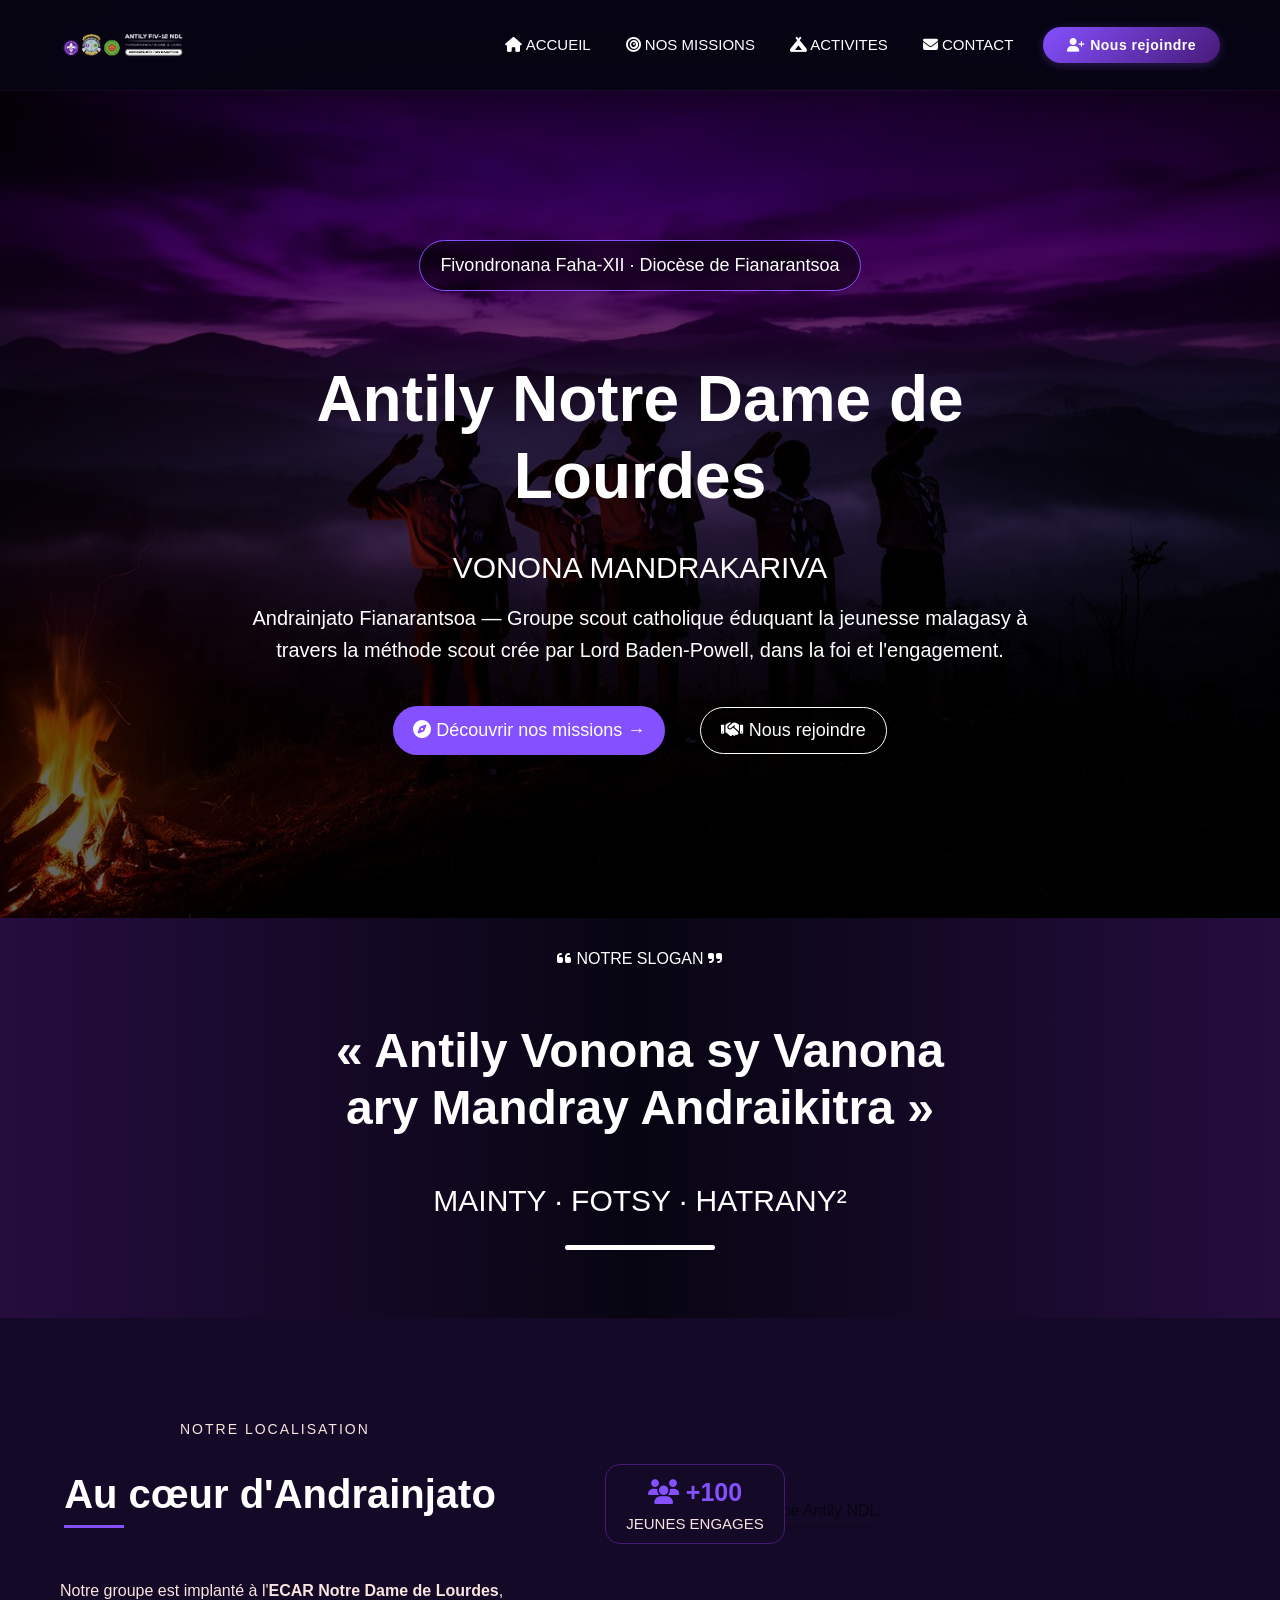
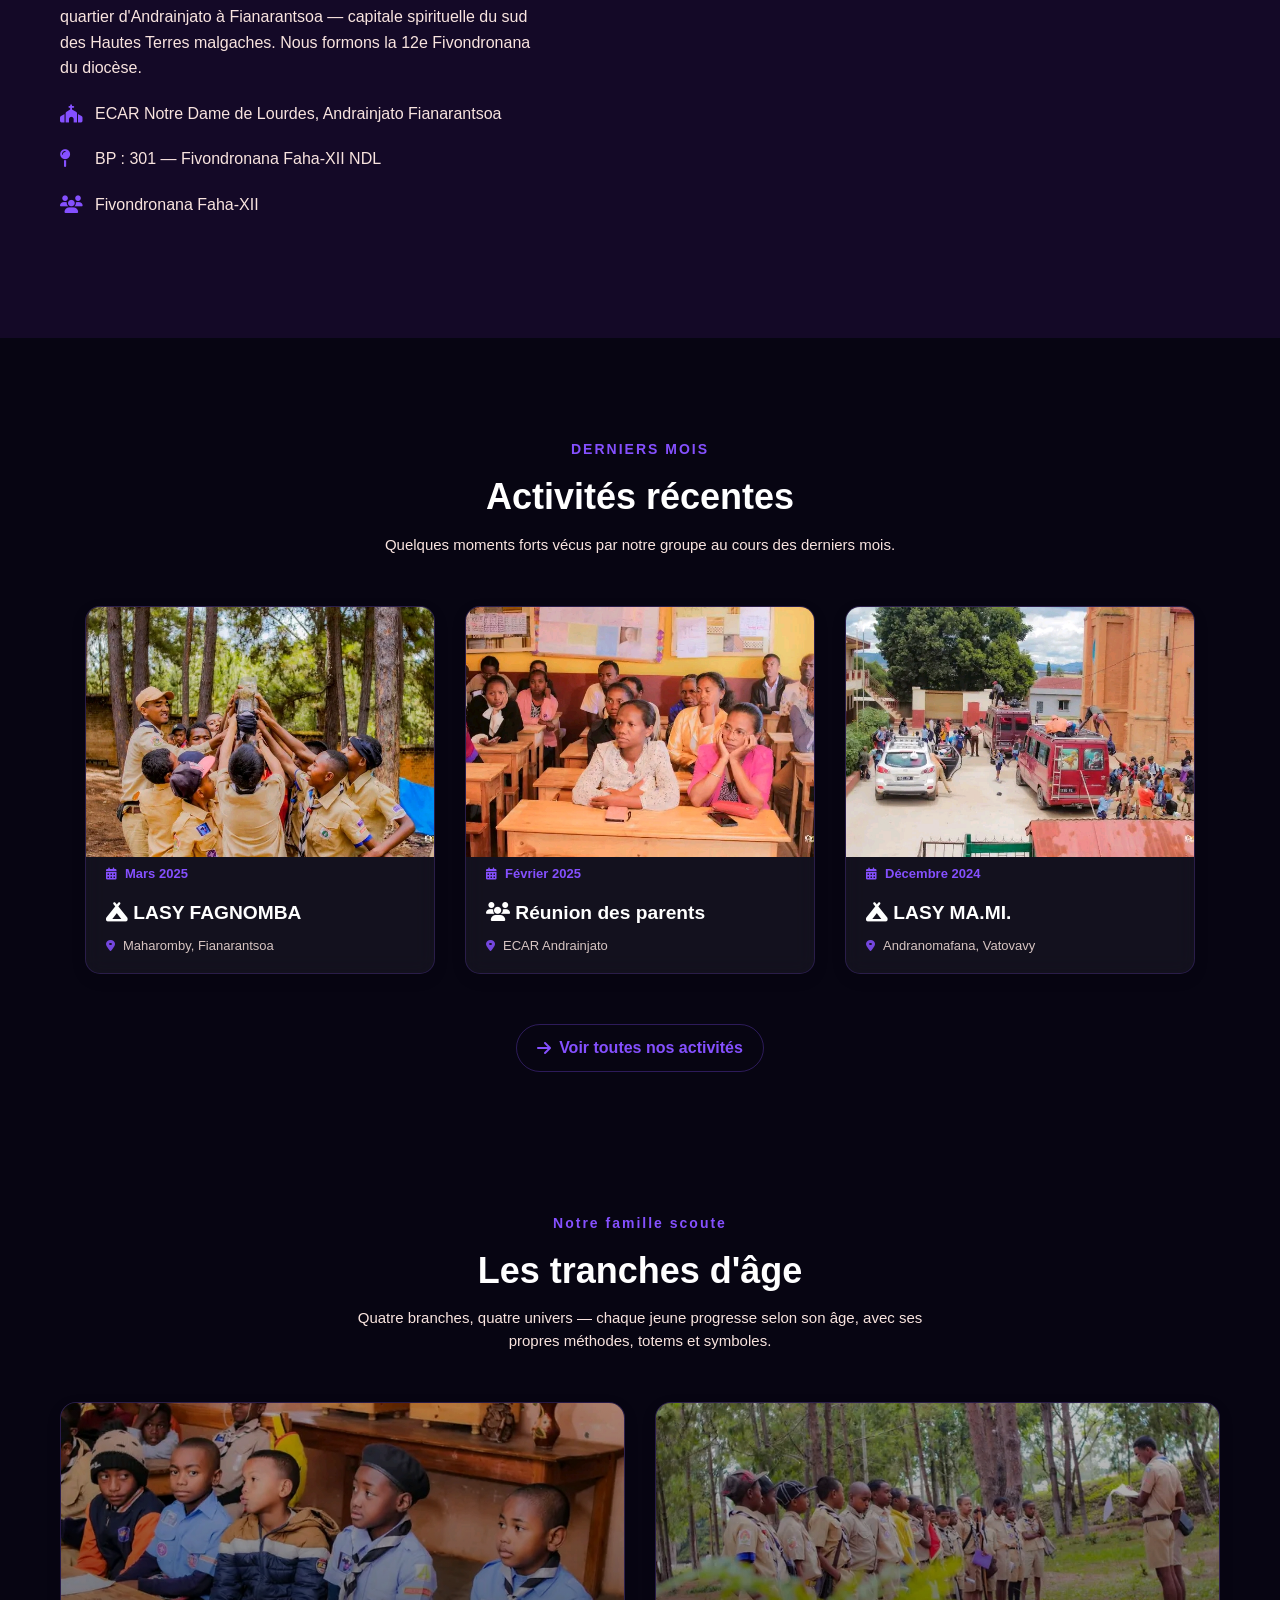
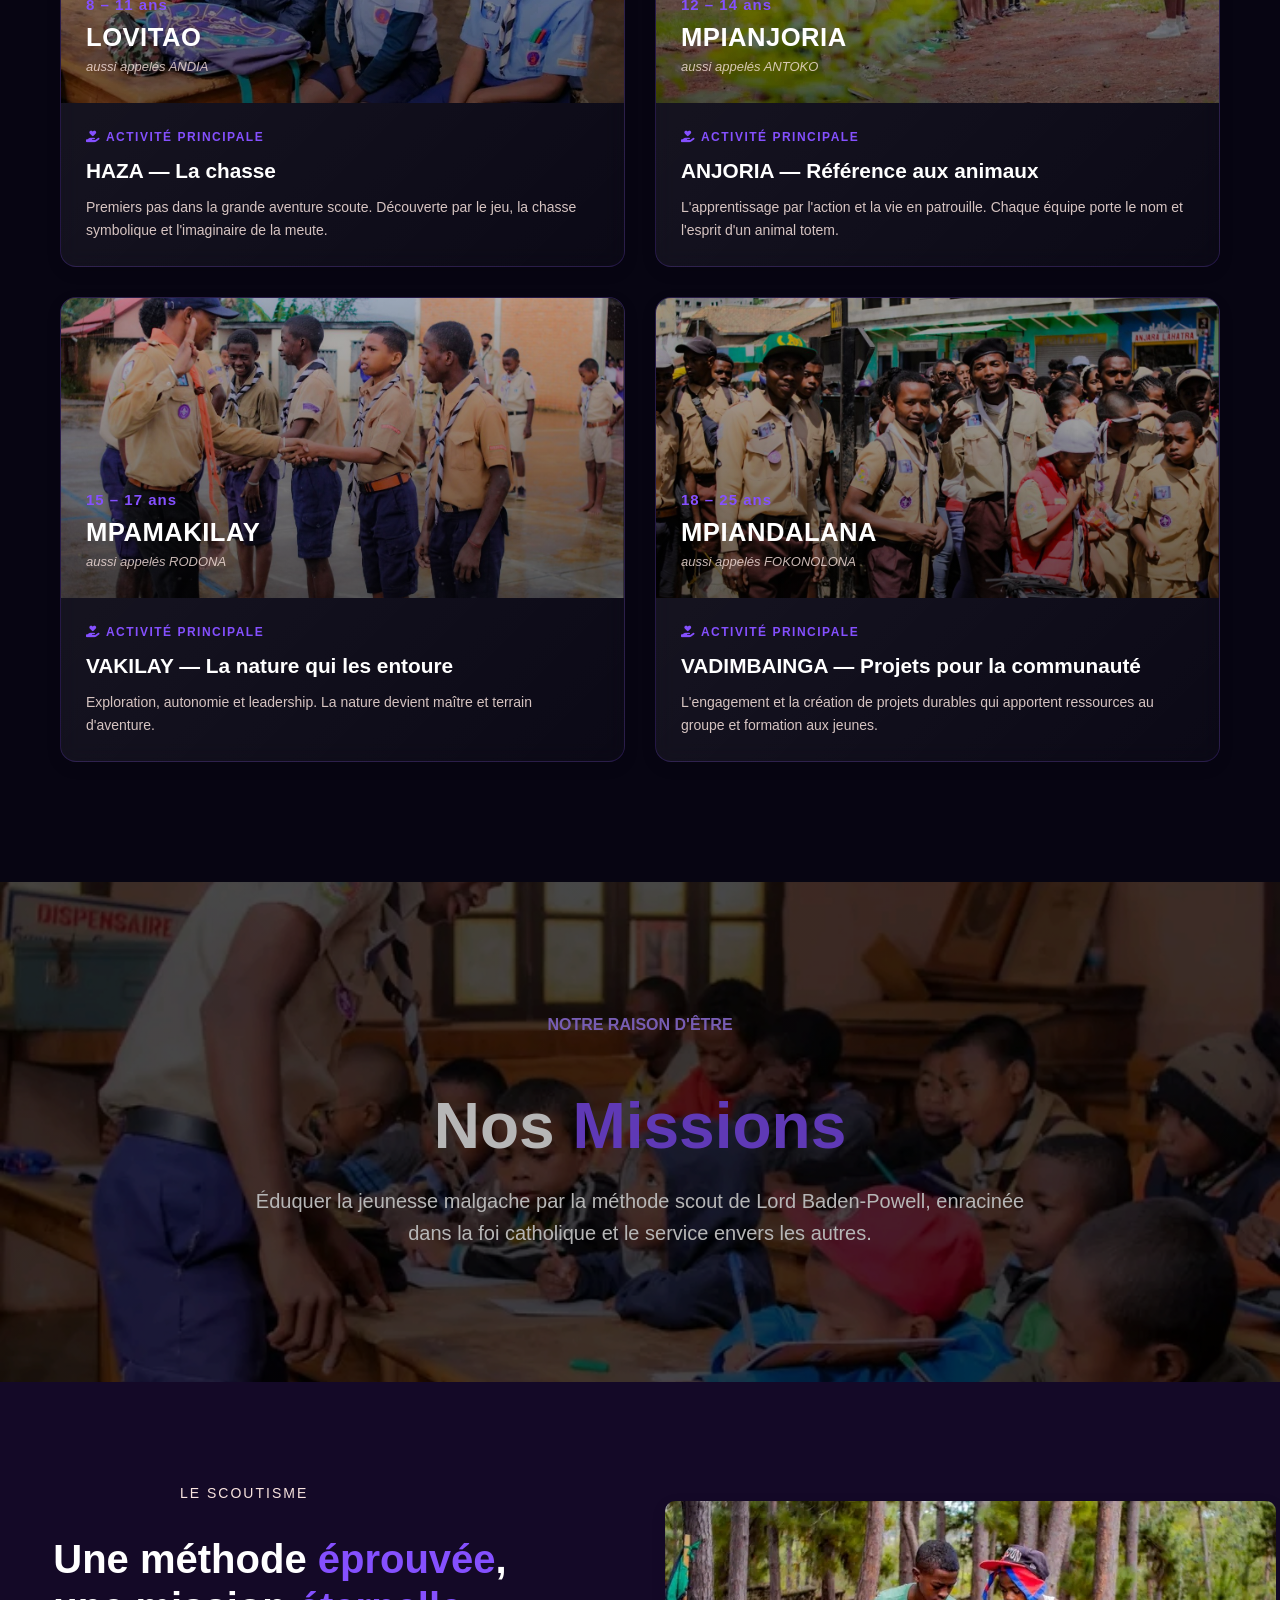
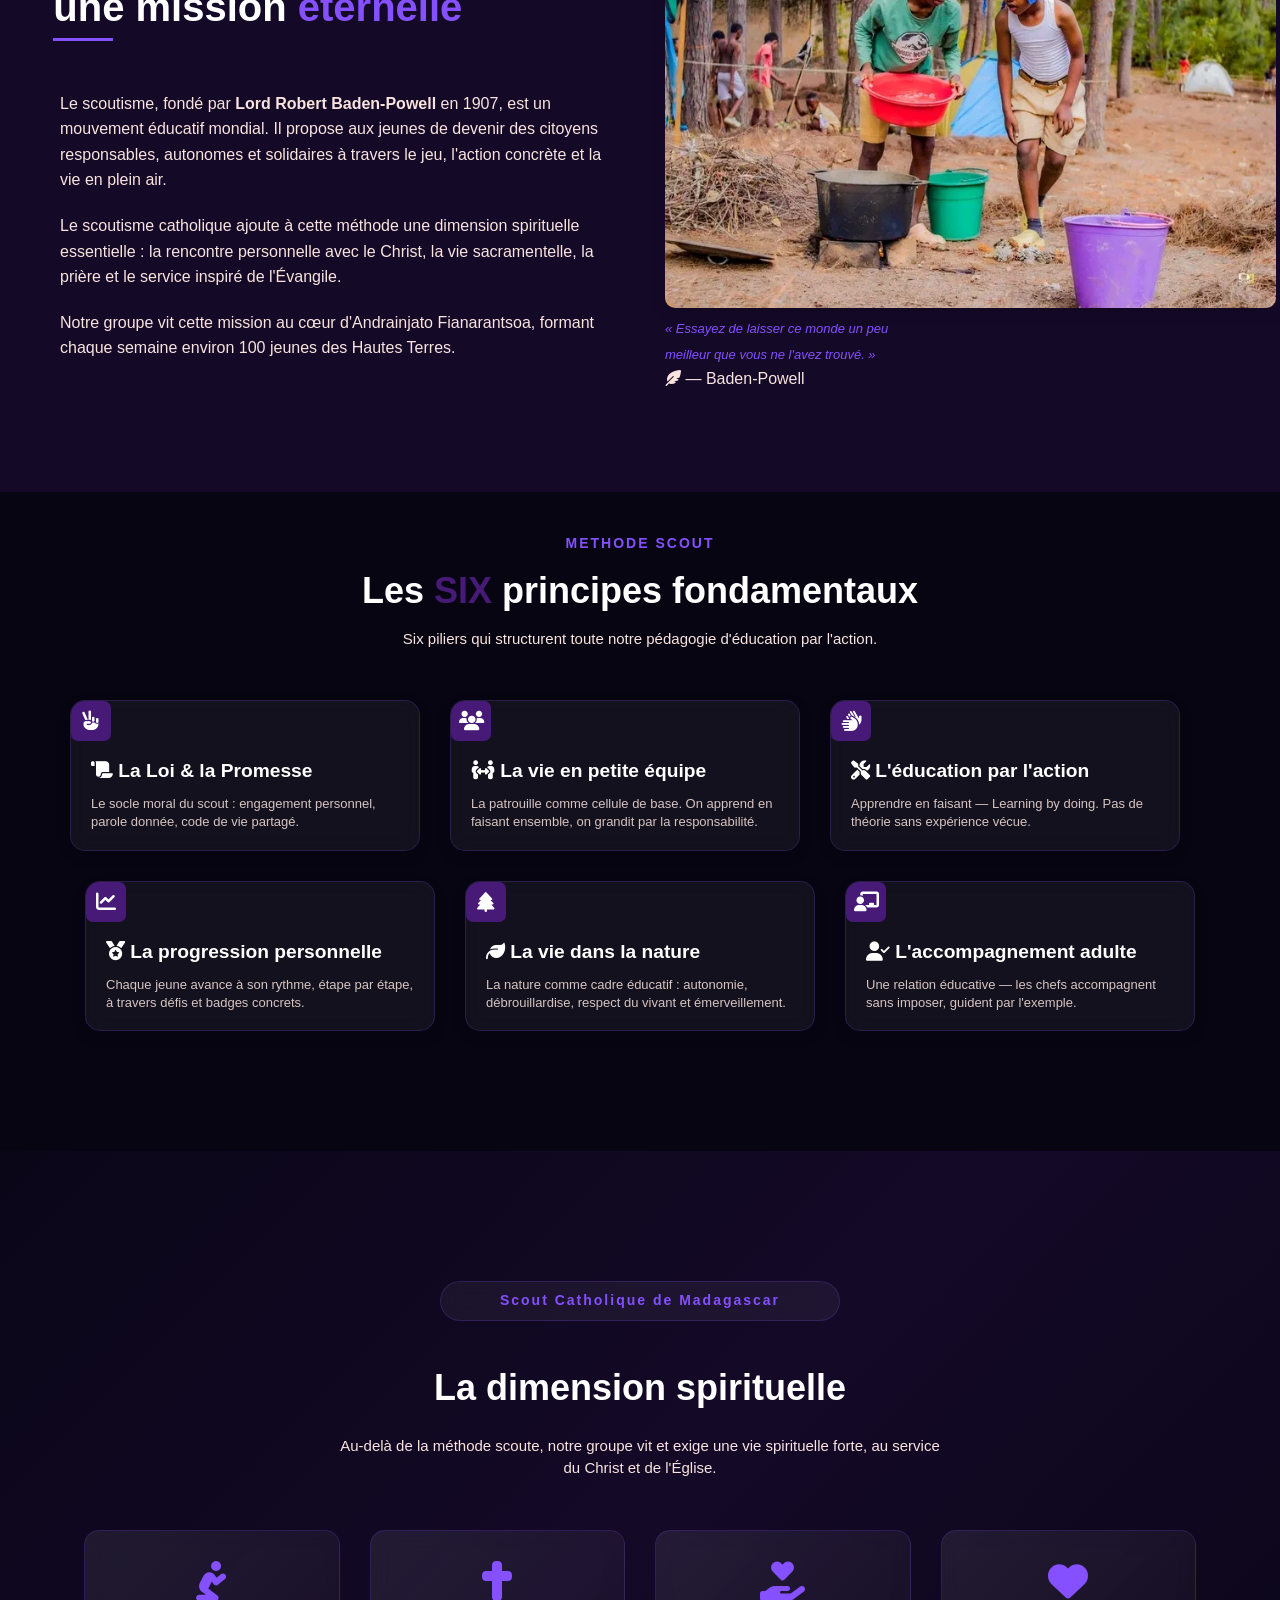
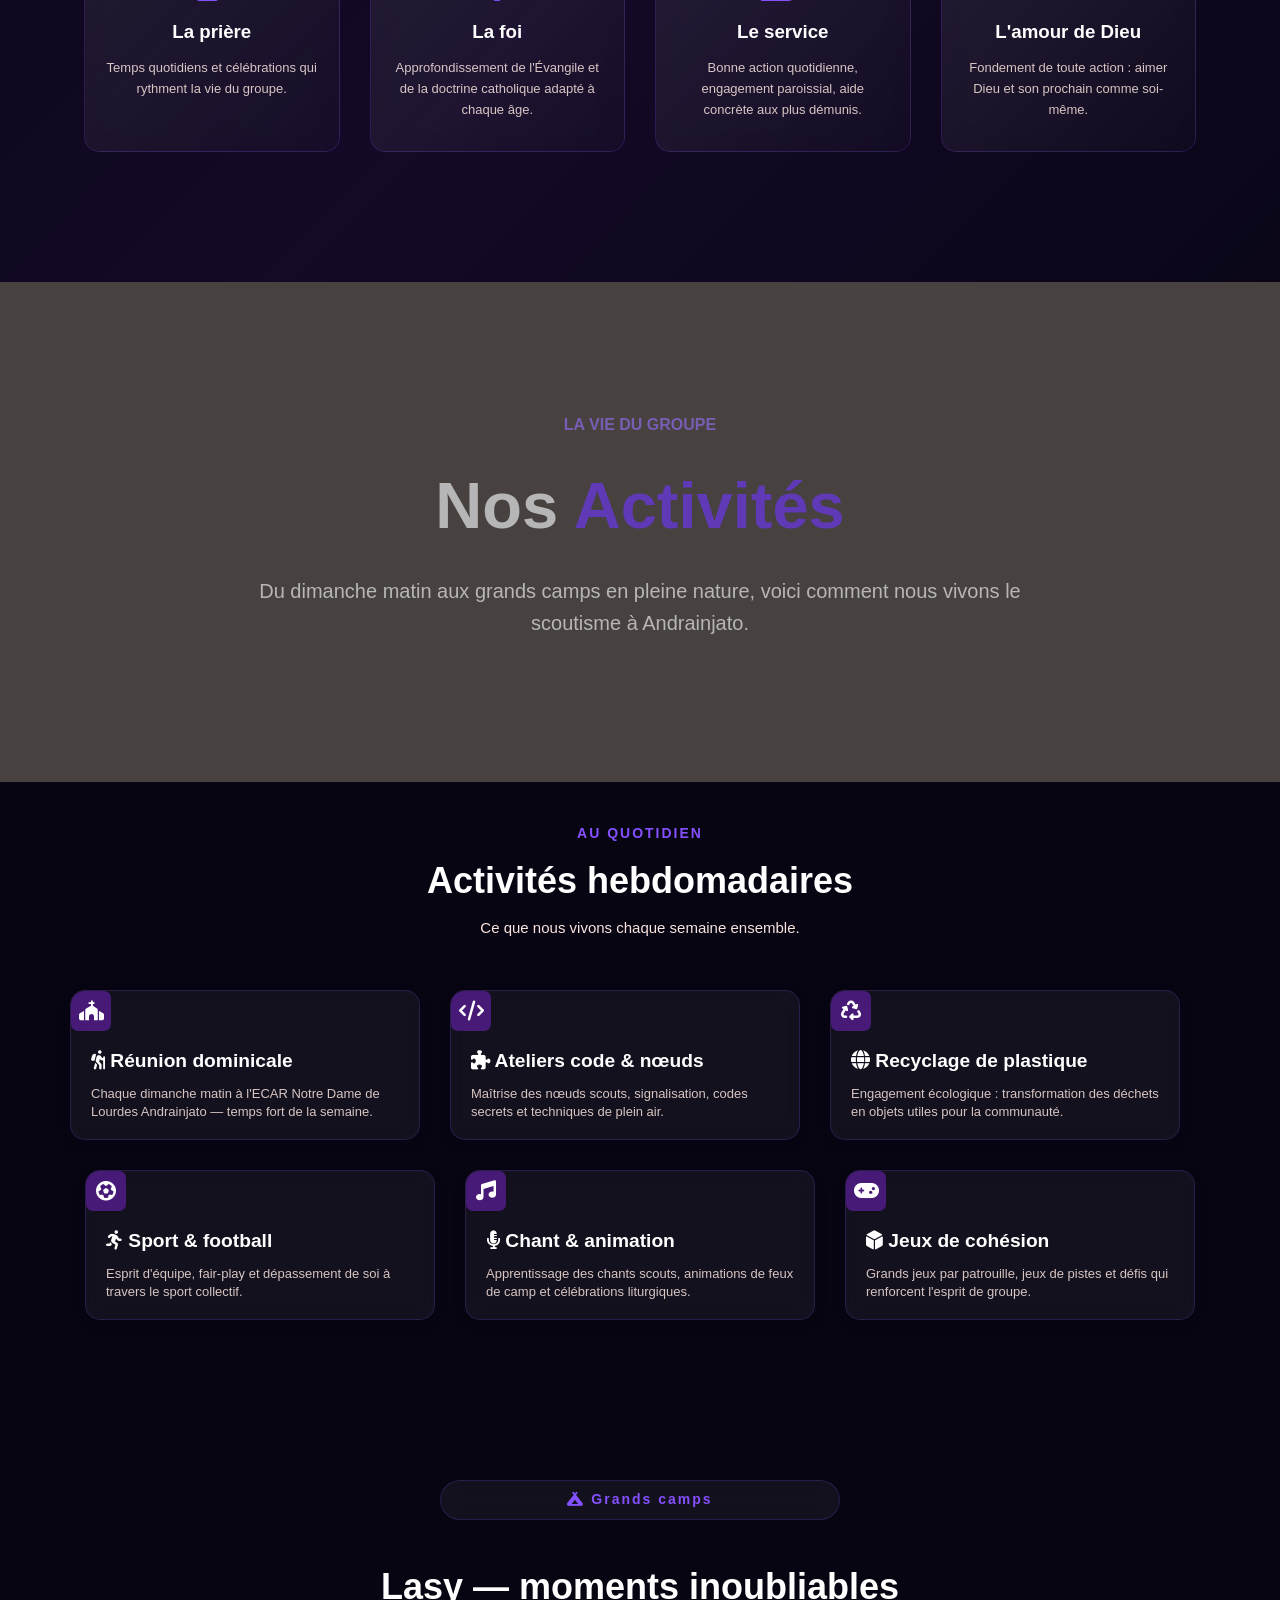
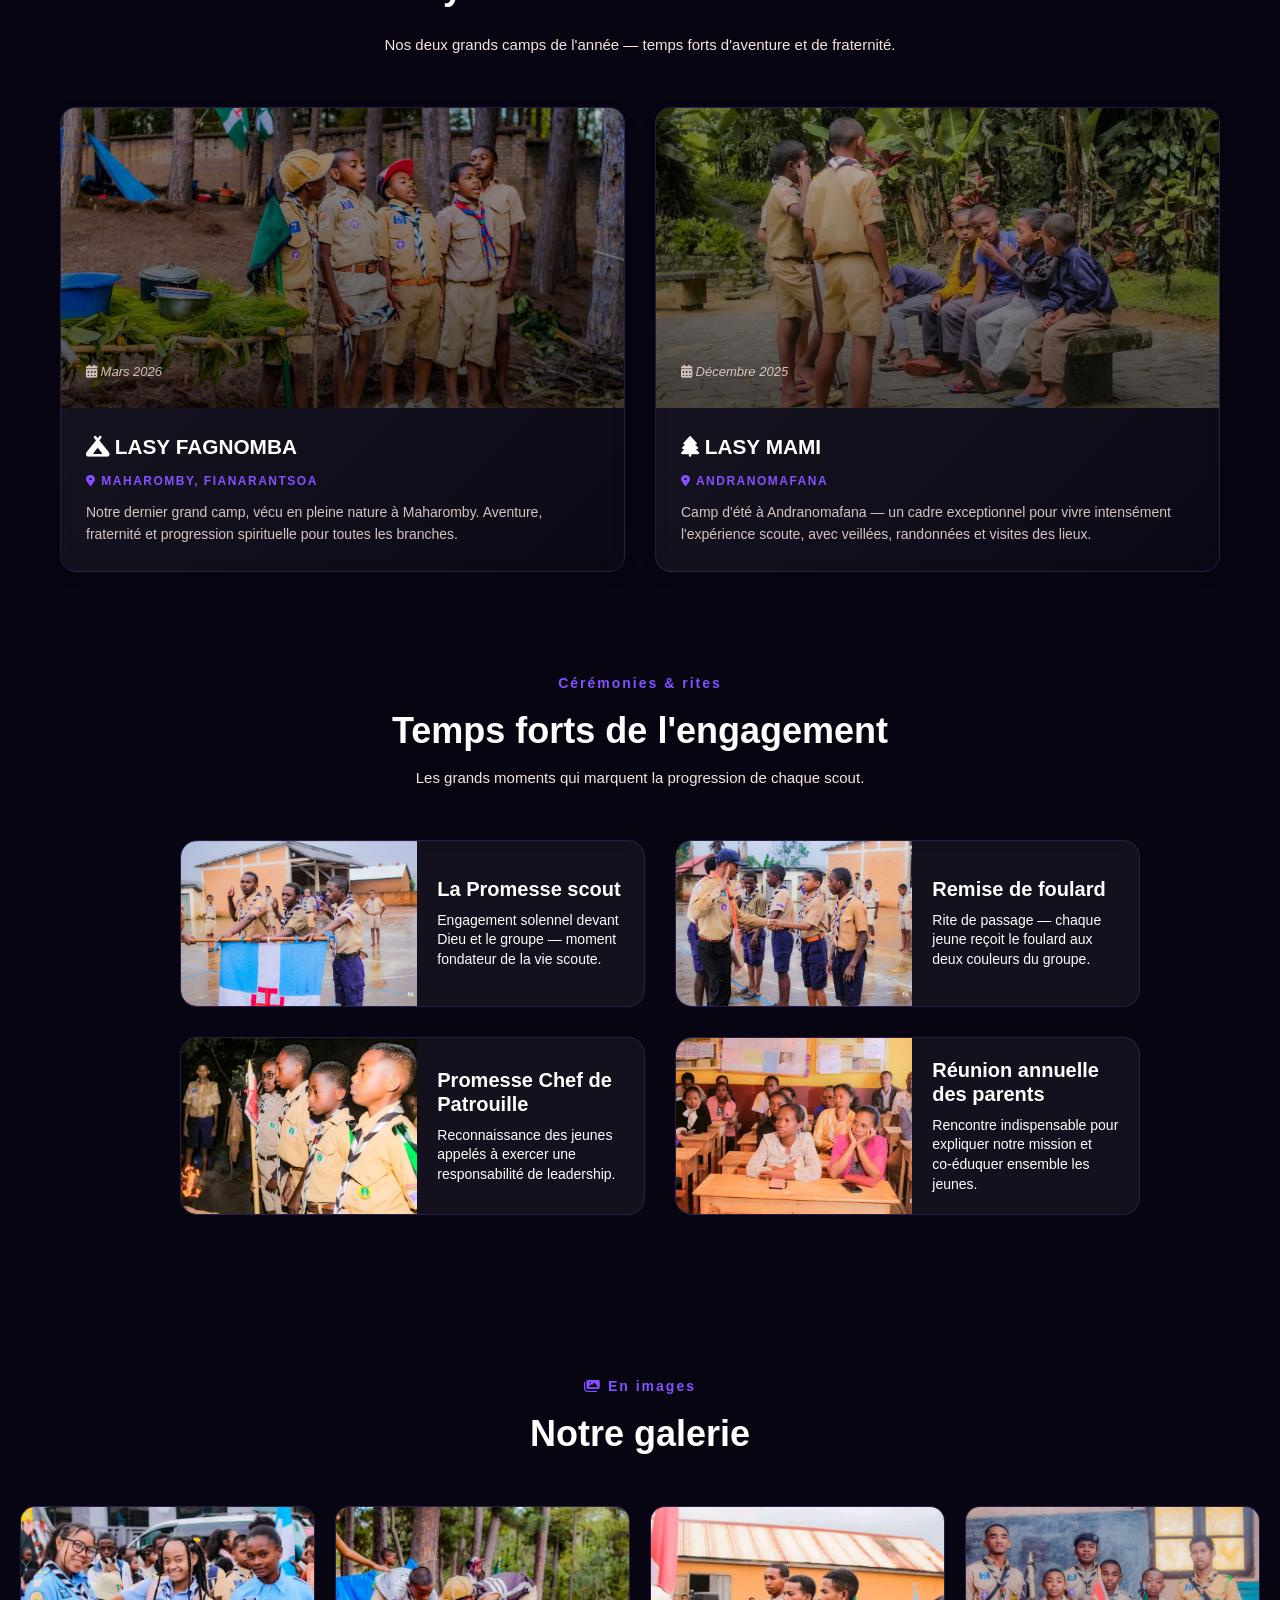
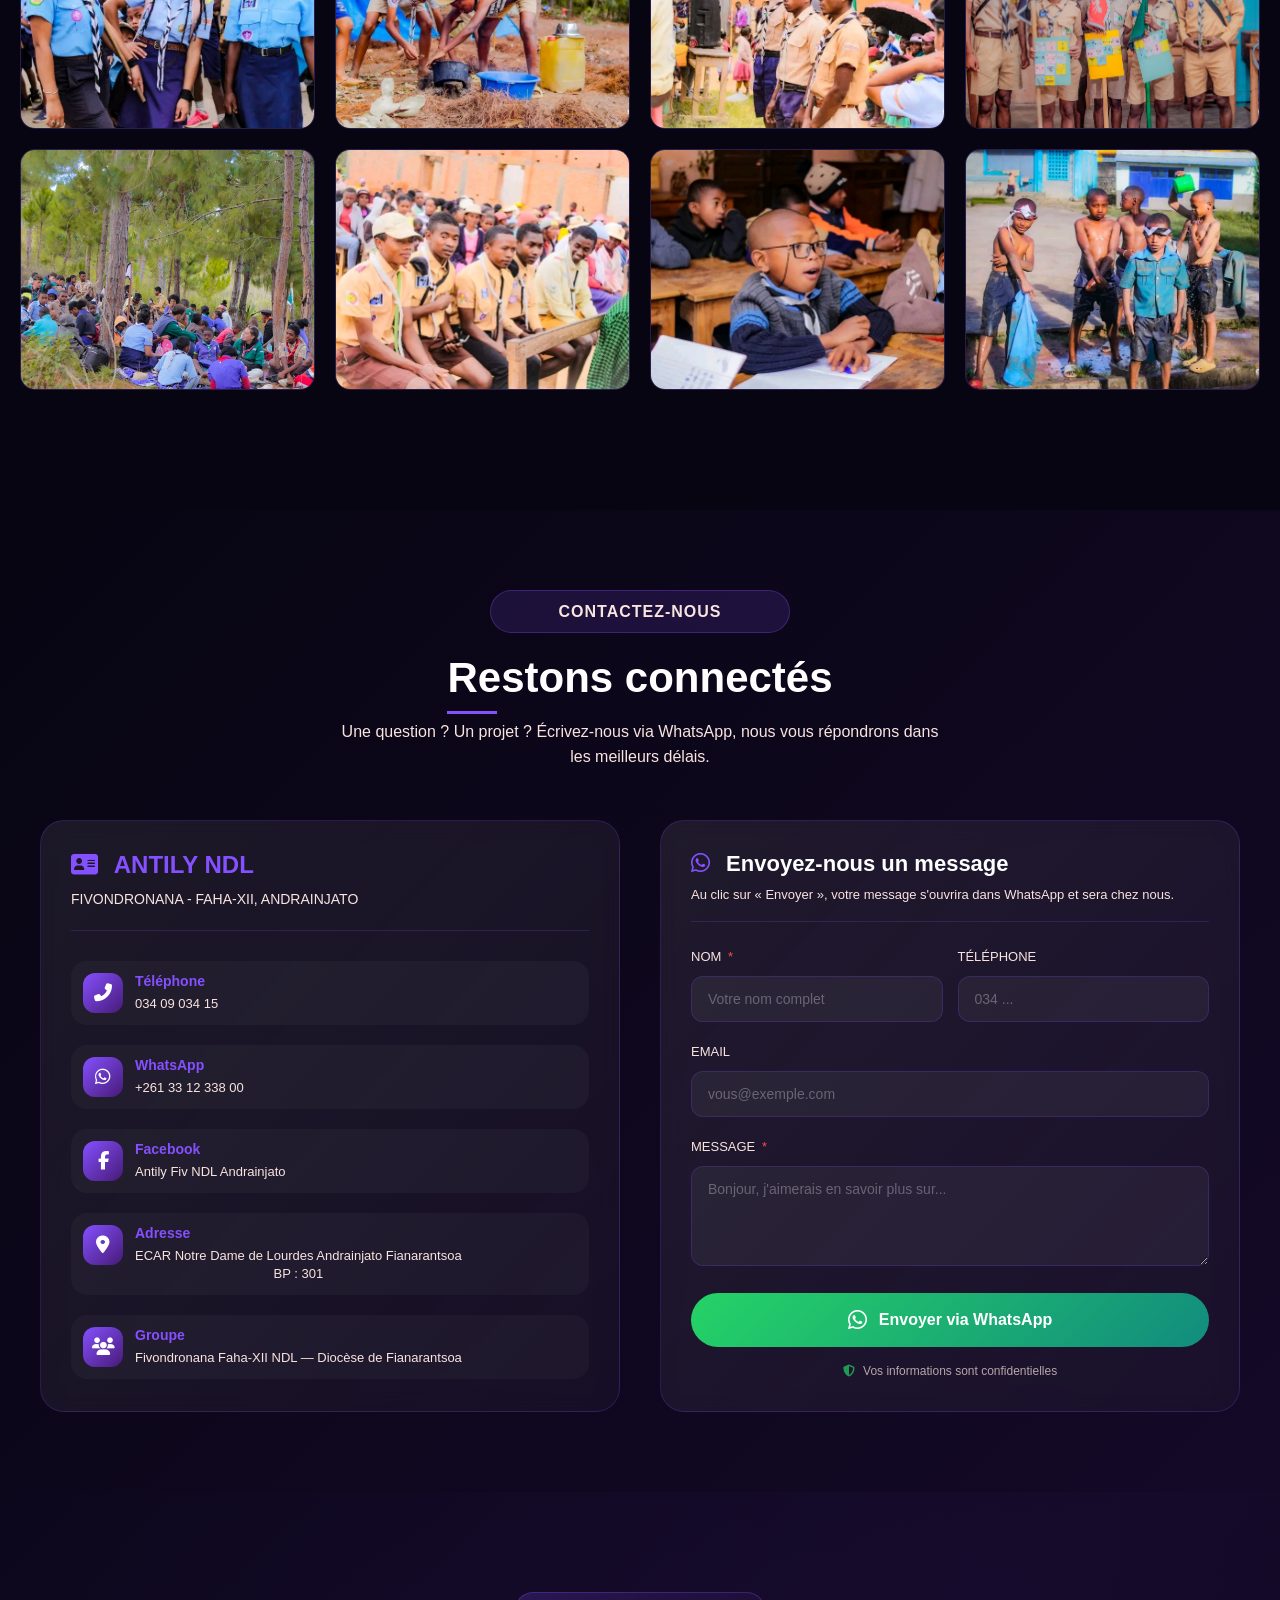
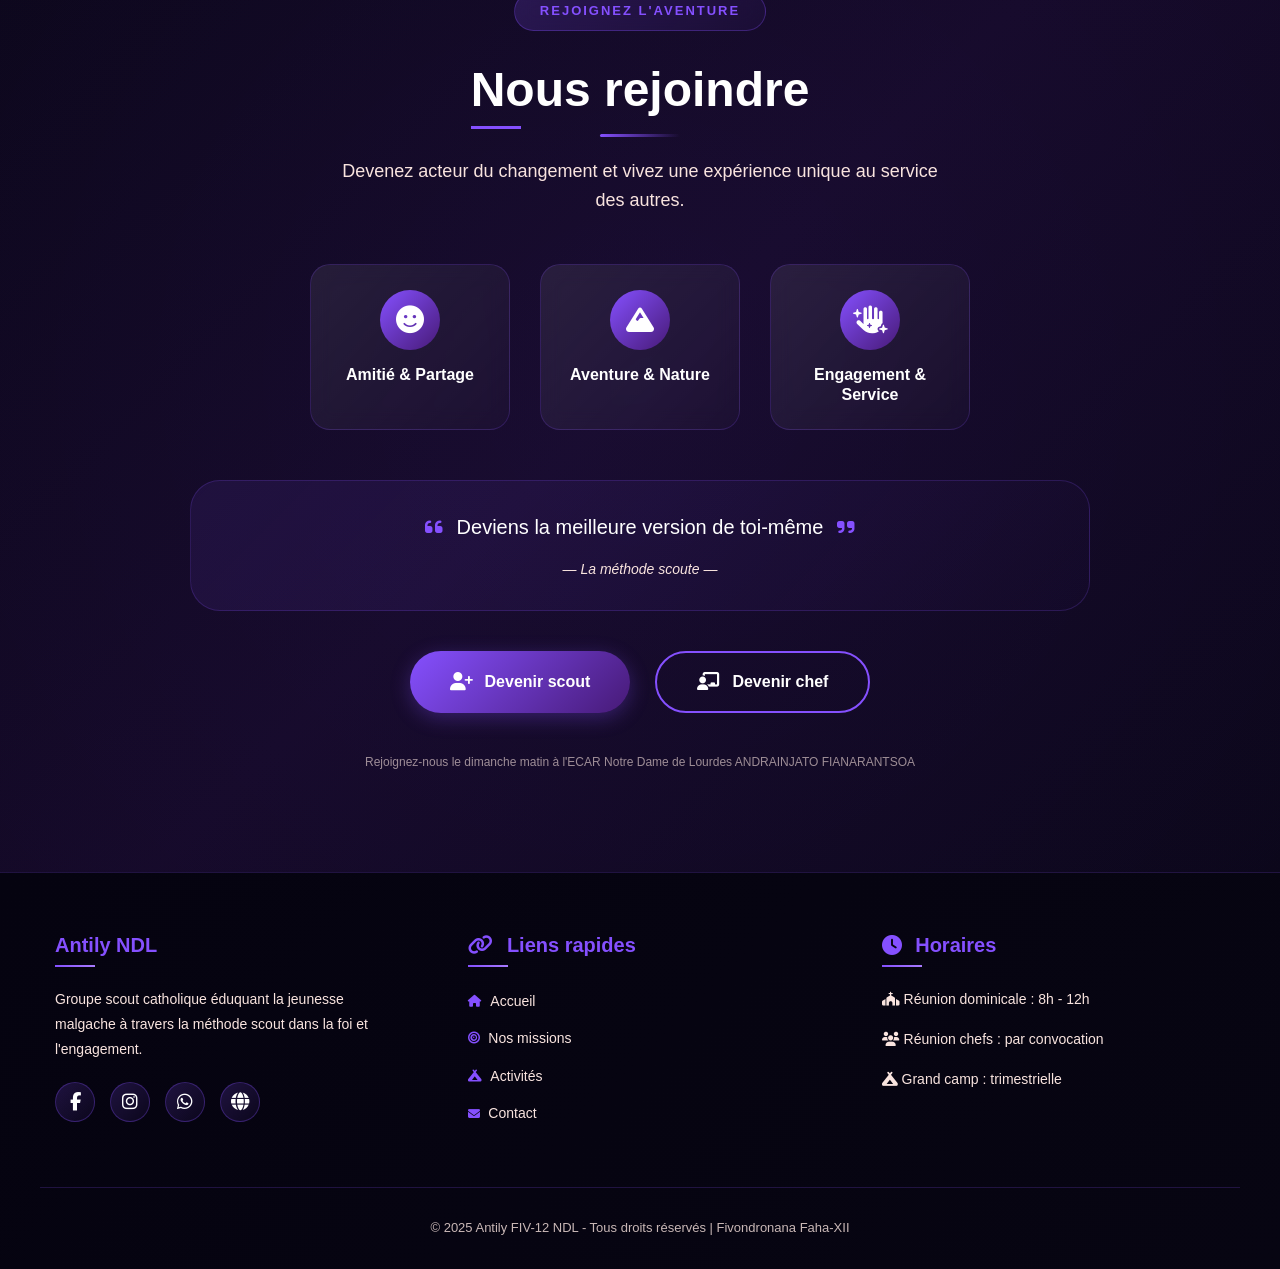
==== commit b64bc5b6: "Add files via upload" ====
--- a/index.html
+++ b/index.html
@@ -149,7 +149,7 @@
                 <!-- Carte 3 - VAKILAY / Mpamakilay -->
                 <div class="tranches-age-card">
                     <div class="tranches-age-image-container">
-                        <img src="images/mpamakilay.jpg" alt="Mpamakilay - Vakilay" class="imagetranche">
+                        <img src="images/mpamakilay.JPG" alt="Mpamakilay - Vakilay" class="imagetranche">
                         <div class="image-overlay-content">
                             <p class="age-indicatif"> 15 – 17 ans</p>
                             <h3>MPAMAKILAY</h3>
@@ -166,7 +166,7 @@
                 <!-- Carte 4 - VADIMBAINGA / Mpiandalana -->
                 <div class="tranches-age-card">
                     <div class="tranches-age-image-container">
-                        <img src="images/mpiandalana.jpg" alt="Mpiandalana - Vadimbainga" class="imagetranche">
+                        <img src="images/mpiandalana.JPG" alt="Mpiandalana - Vadimbainga" class="imagetranche">
                         <div class="image-overlay-content">
                             <p class="age-indicatif"> 18 – 25 ans</p>
                             <h3>MPIANDALANA</h3>
@@ -367,7 +367,7 @@
                     <!-- Carte 1 -->
                     <div class="tranches-age-card">
                         <div class="tranches-age-image-container">
-                            <img src="images/lasyfagnomba.jpg" alt="lasyfagnomba" class="imagetranche">
+                            <img src="images/lasyfagnomba.JPG" alt="lasyfagnomba" class="imagetranche">
                             <div class="image-overlay-content">
                                 <p class="autre-nom"><i class="fas fa-calendar-alt"></i> Mars 2026</p>
                             </div>
@@ -405,7 +405,7 @@
                 <div class="grid-card-rites">    
                     <div class="bloc">
                         <div class="contour">
-                            <img src="images/famehezatena.jpg" alt="" class="saryrite">
+                            <img src="images/famehezatena.JPG" alt="" class="saryrite">
                         </div>
                         <div class="soratradroite">
                             <h3 class="titre-soratradroite"> La Promesse scout</h3>
@@ -414,7 +414,7 @@
                     </div>
                     <div class="bloc">
                         <div class="contour">
-                            <img src="images/mpamakilay.jpg" alt="" class="saryrite">
+                            <img src="images/mpamakilay.JPG" alt="" class="saryrite">
                         </div>
                         <div class="soratradroite">
                             <h3 class="titre-soratradroite"> Remise de foulard</h3>
@@ -462,11 +462,11 @@
                         <div class="galerie-overlay"><i class="fas fa-search-plus"></i></div>
                     </div>
                     <div class="contoursary">
-                        <img src="images/galerie4.jpg" alt="" class="saryrite">
+                        <img src="images/galerie4.JPG" alt="" class="saryrite">
                         <div class="galerie-overlay"><i class="fas fa-search-plus"></i></div>
                     </div>
                     <div class="contoursary">
-                        <img src="images/galerie5.jpg" alt="" class="saryrite">
+                        <img src="images/galerie5.JPG" alt="" class="saryrite">
                         <div class="galerie-overlay"><i class="fas fa-search-plus"></i></div>
                     </div>
                     <div class="contoursary">
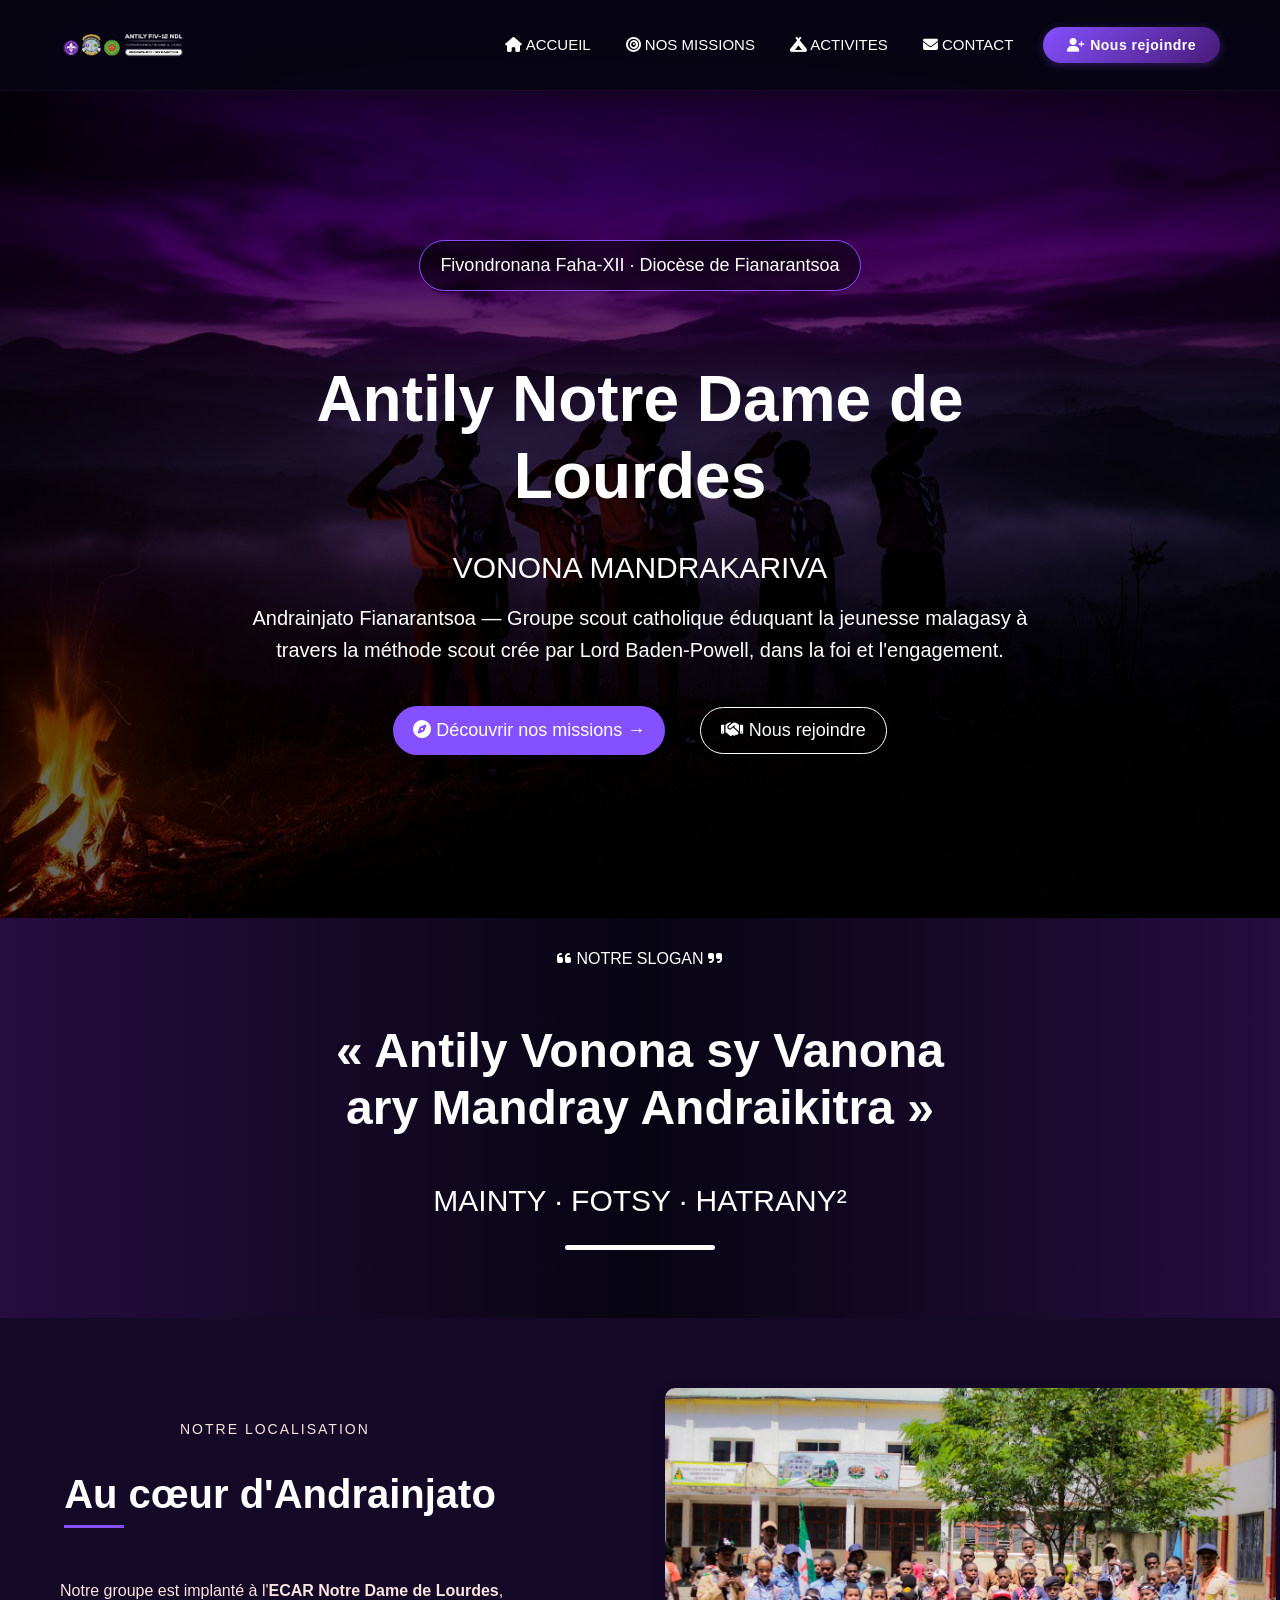
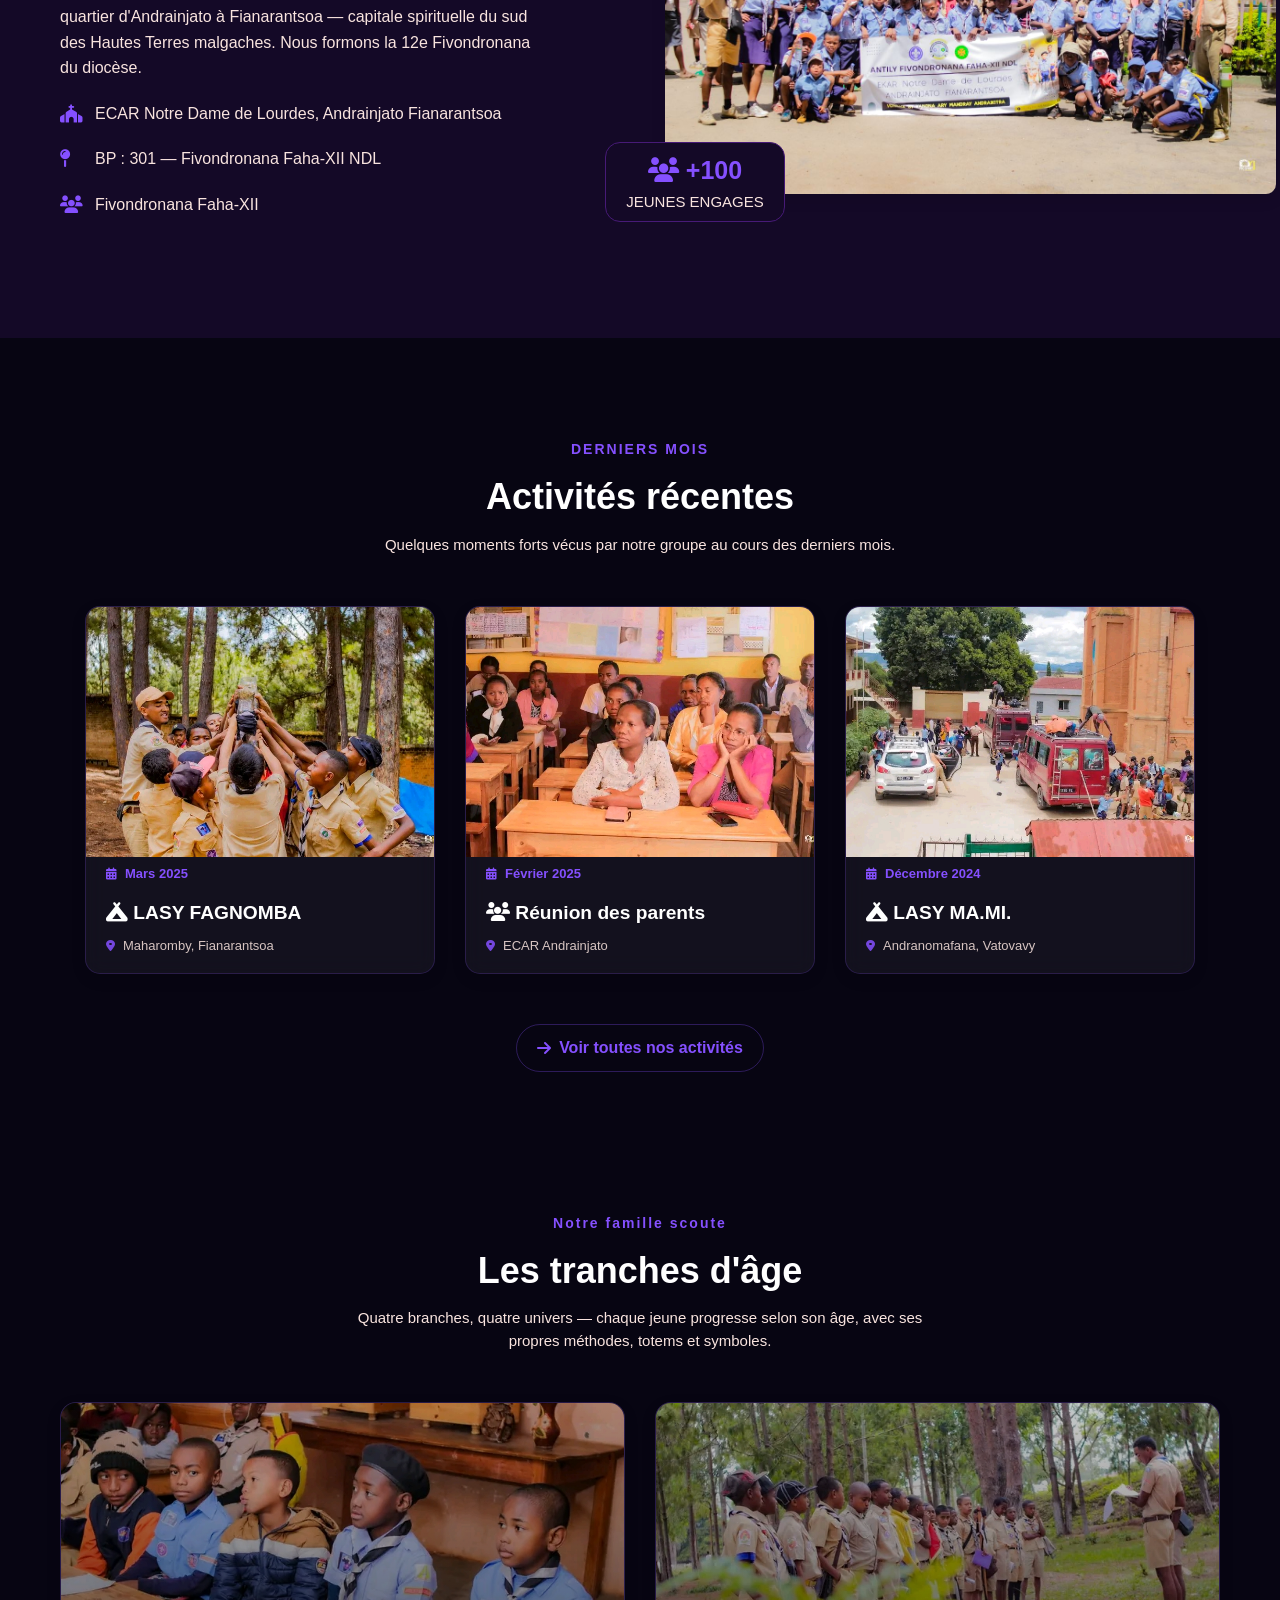
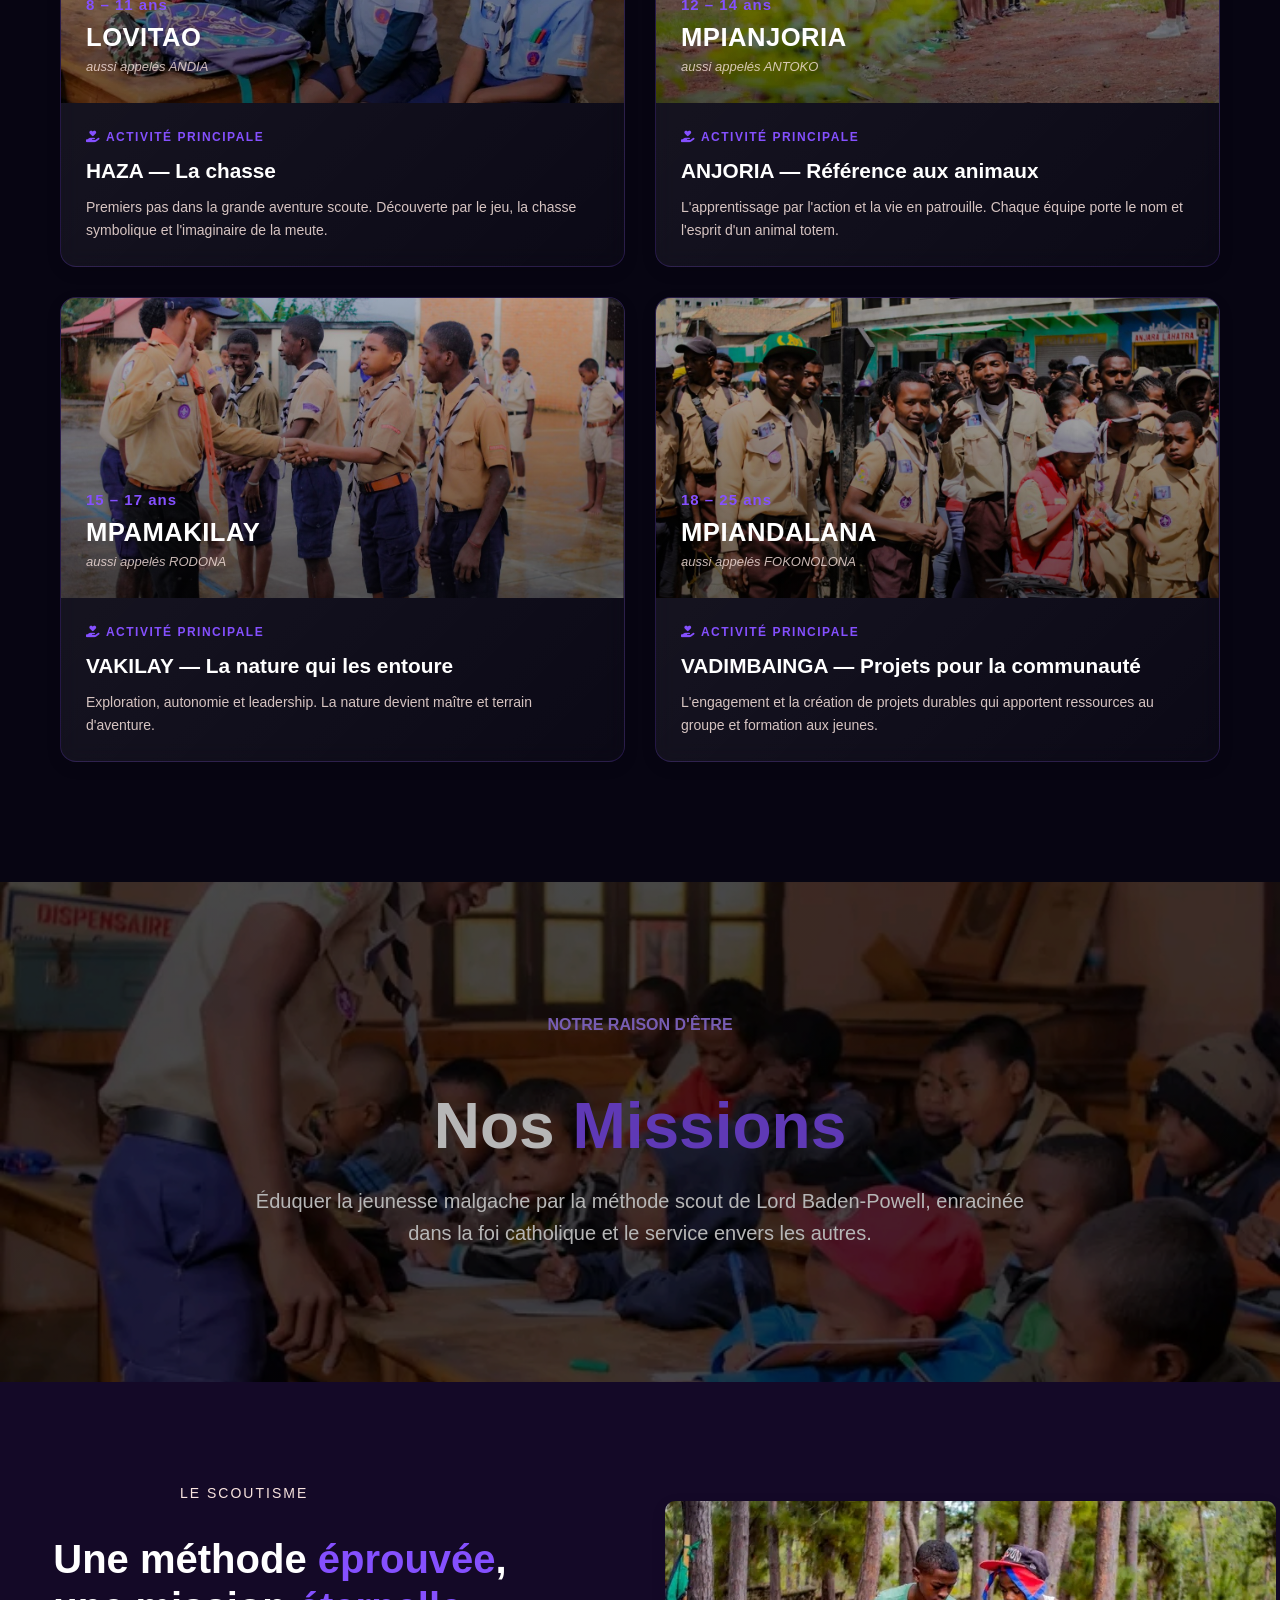
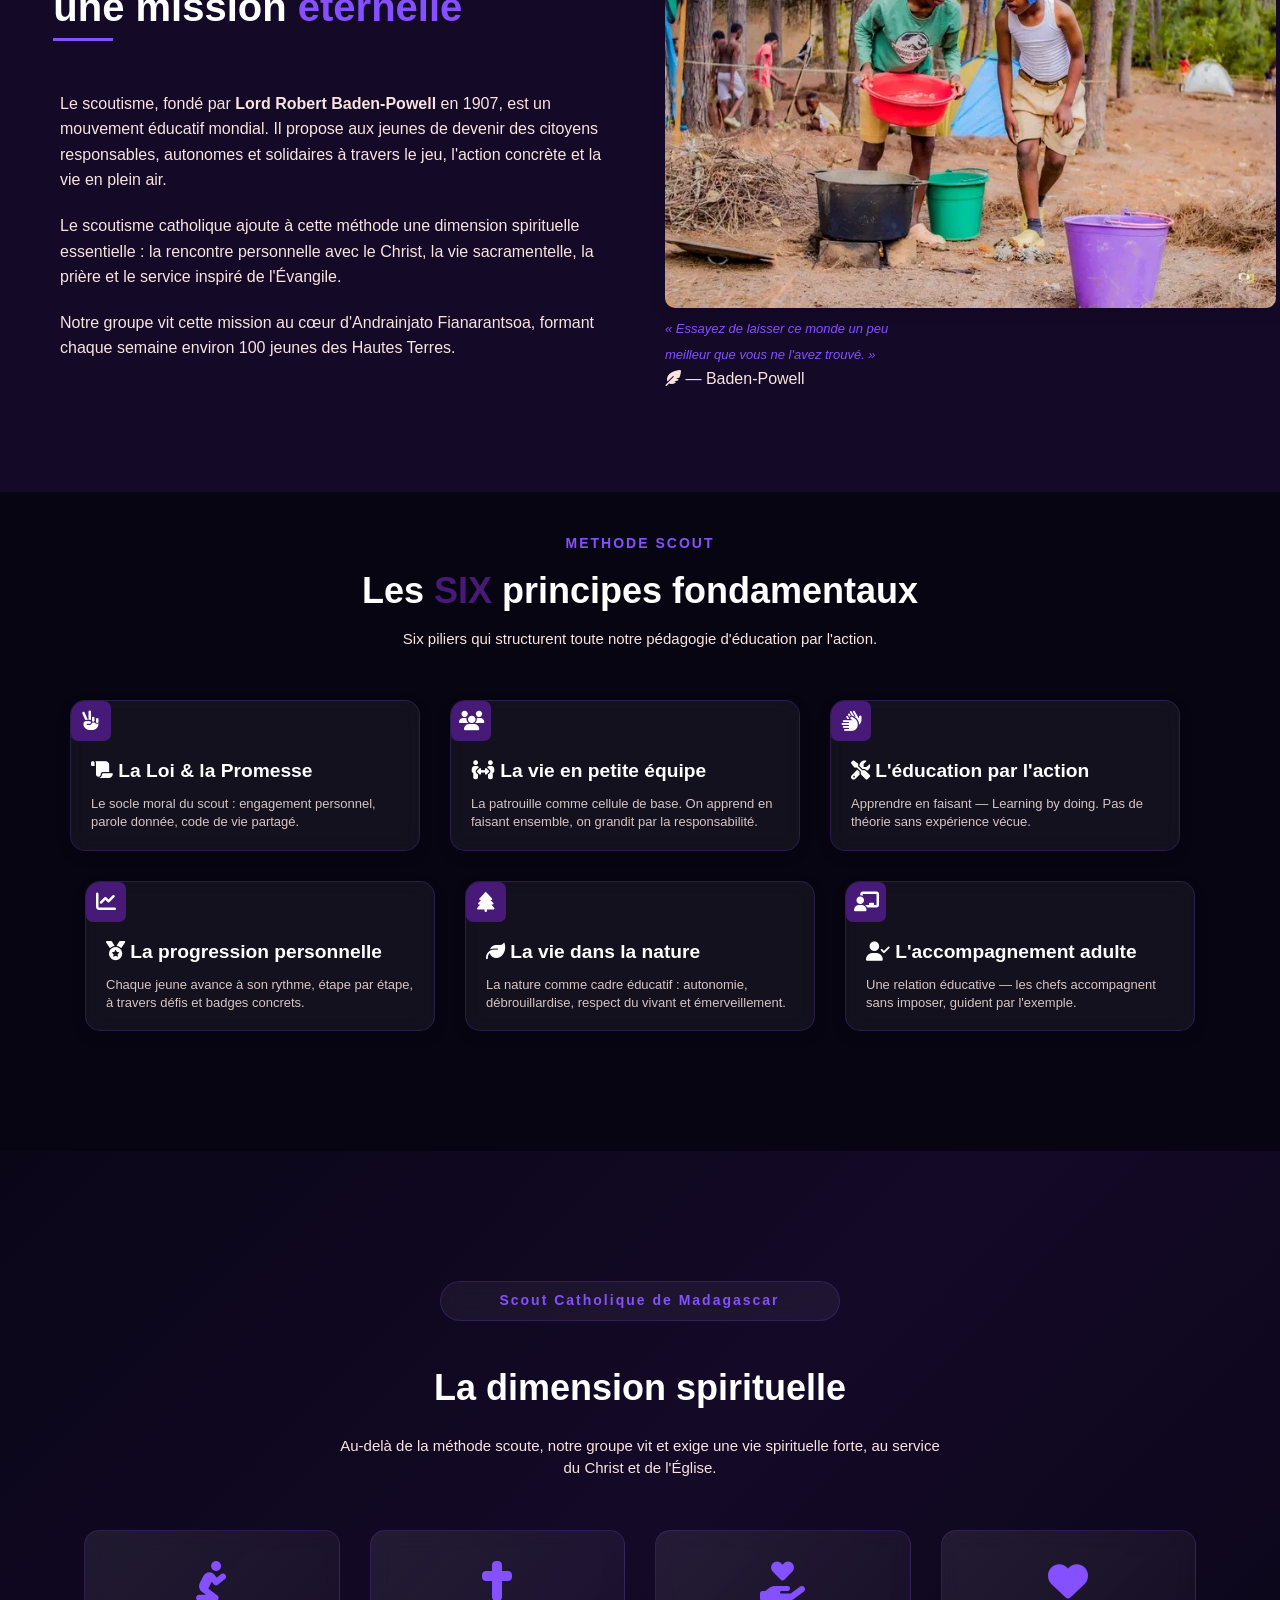
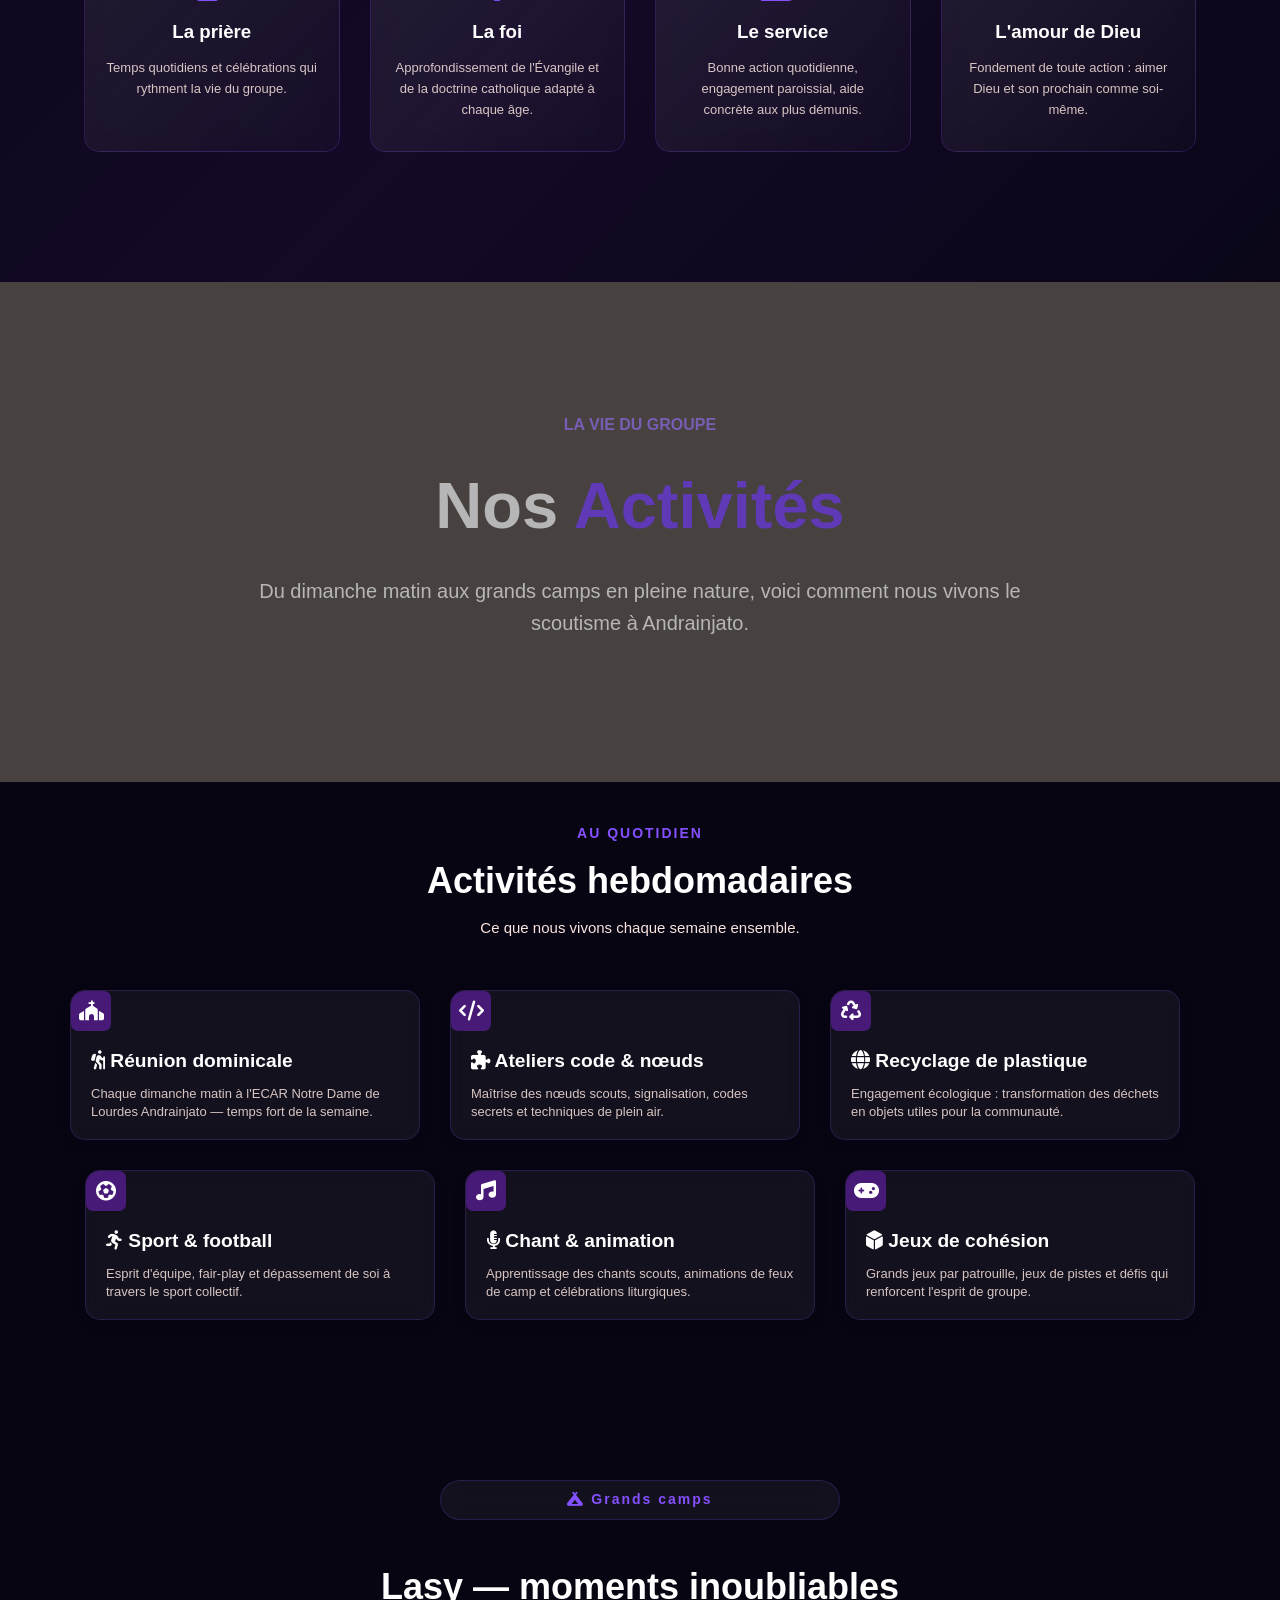
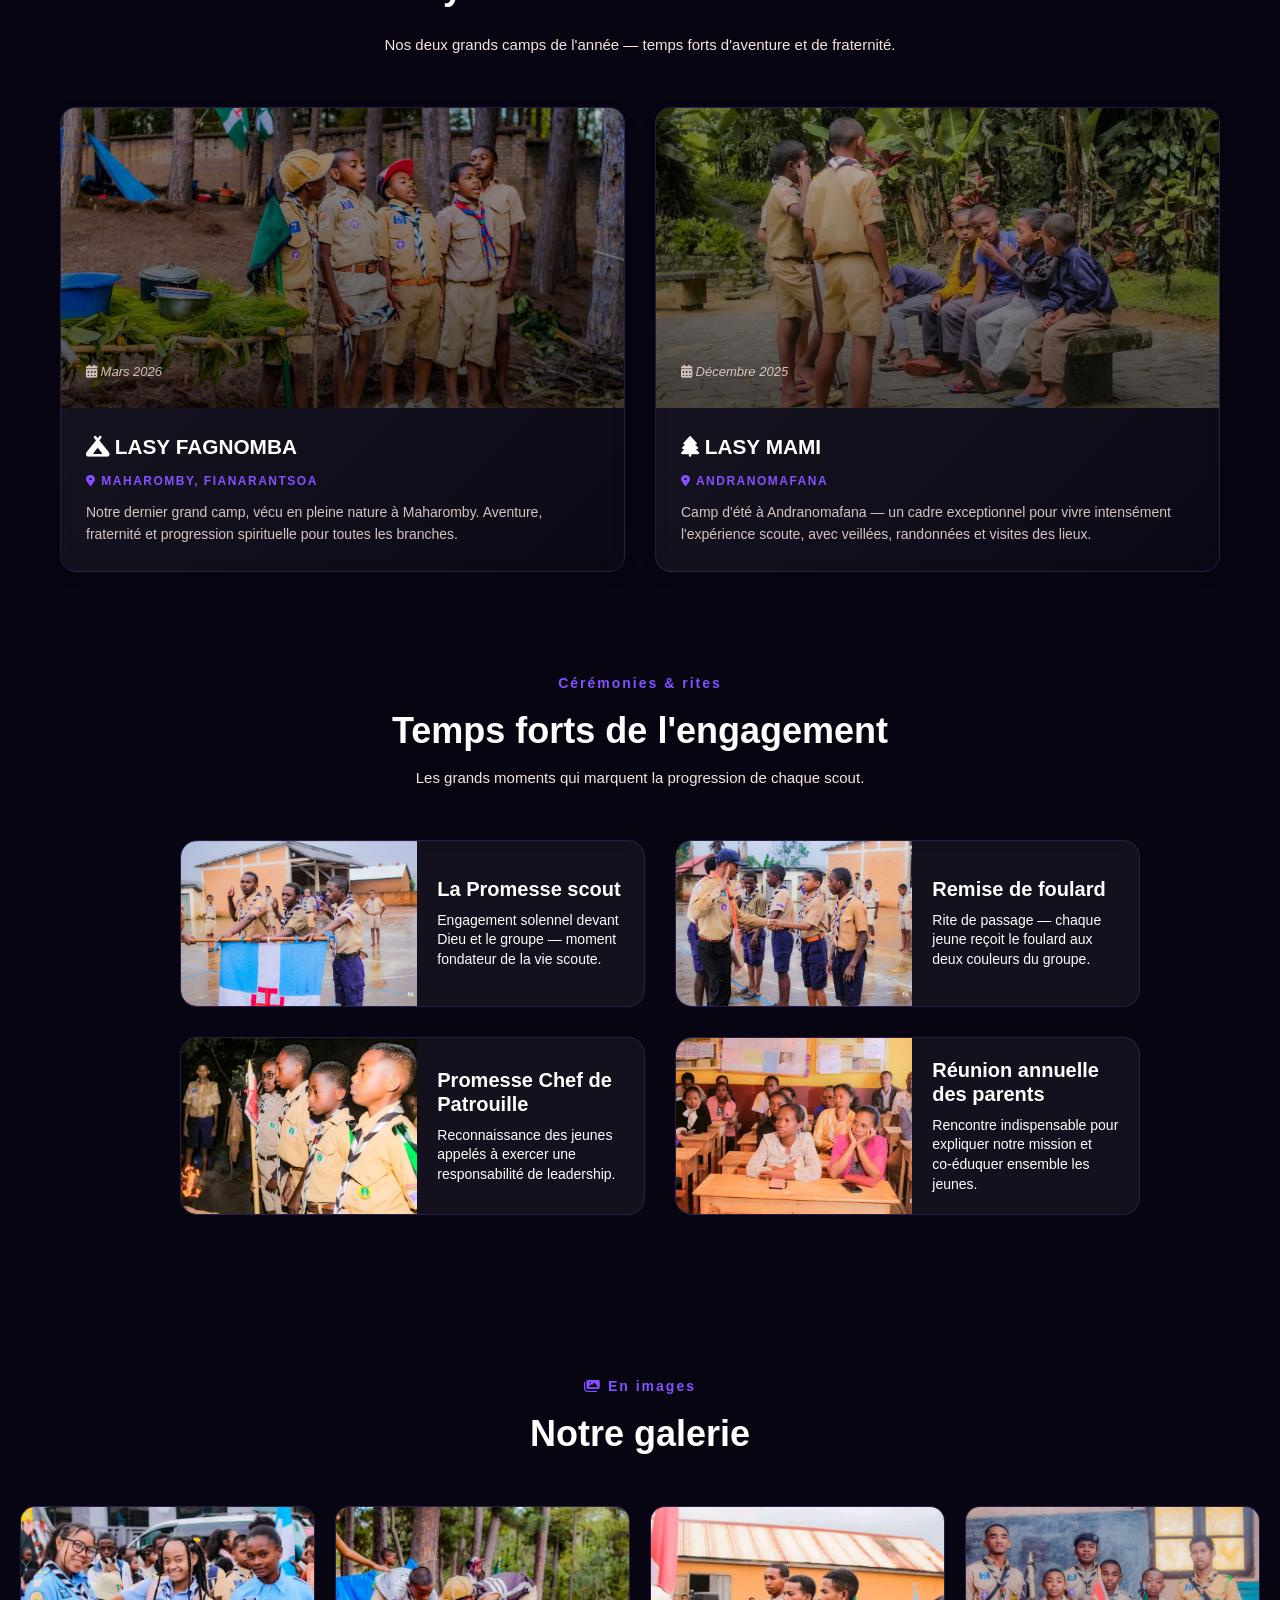
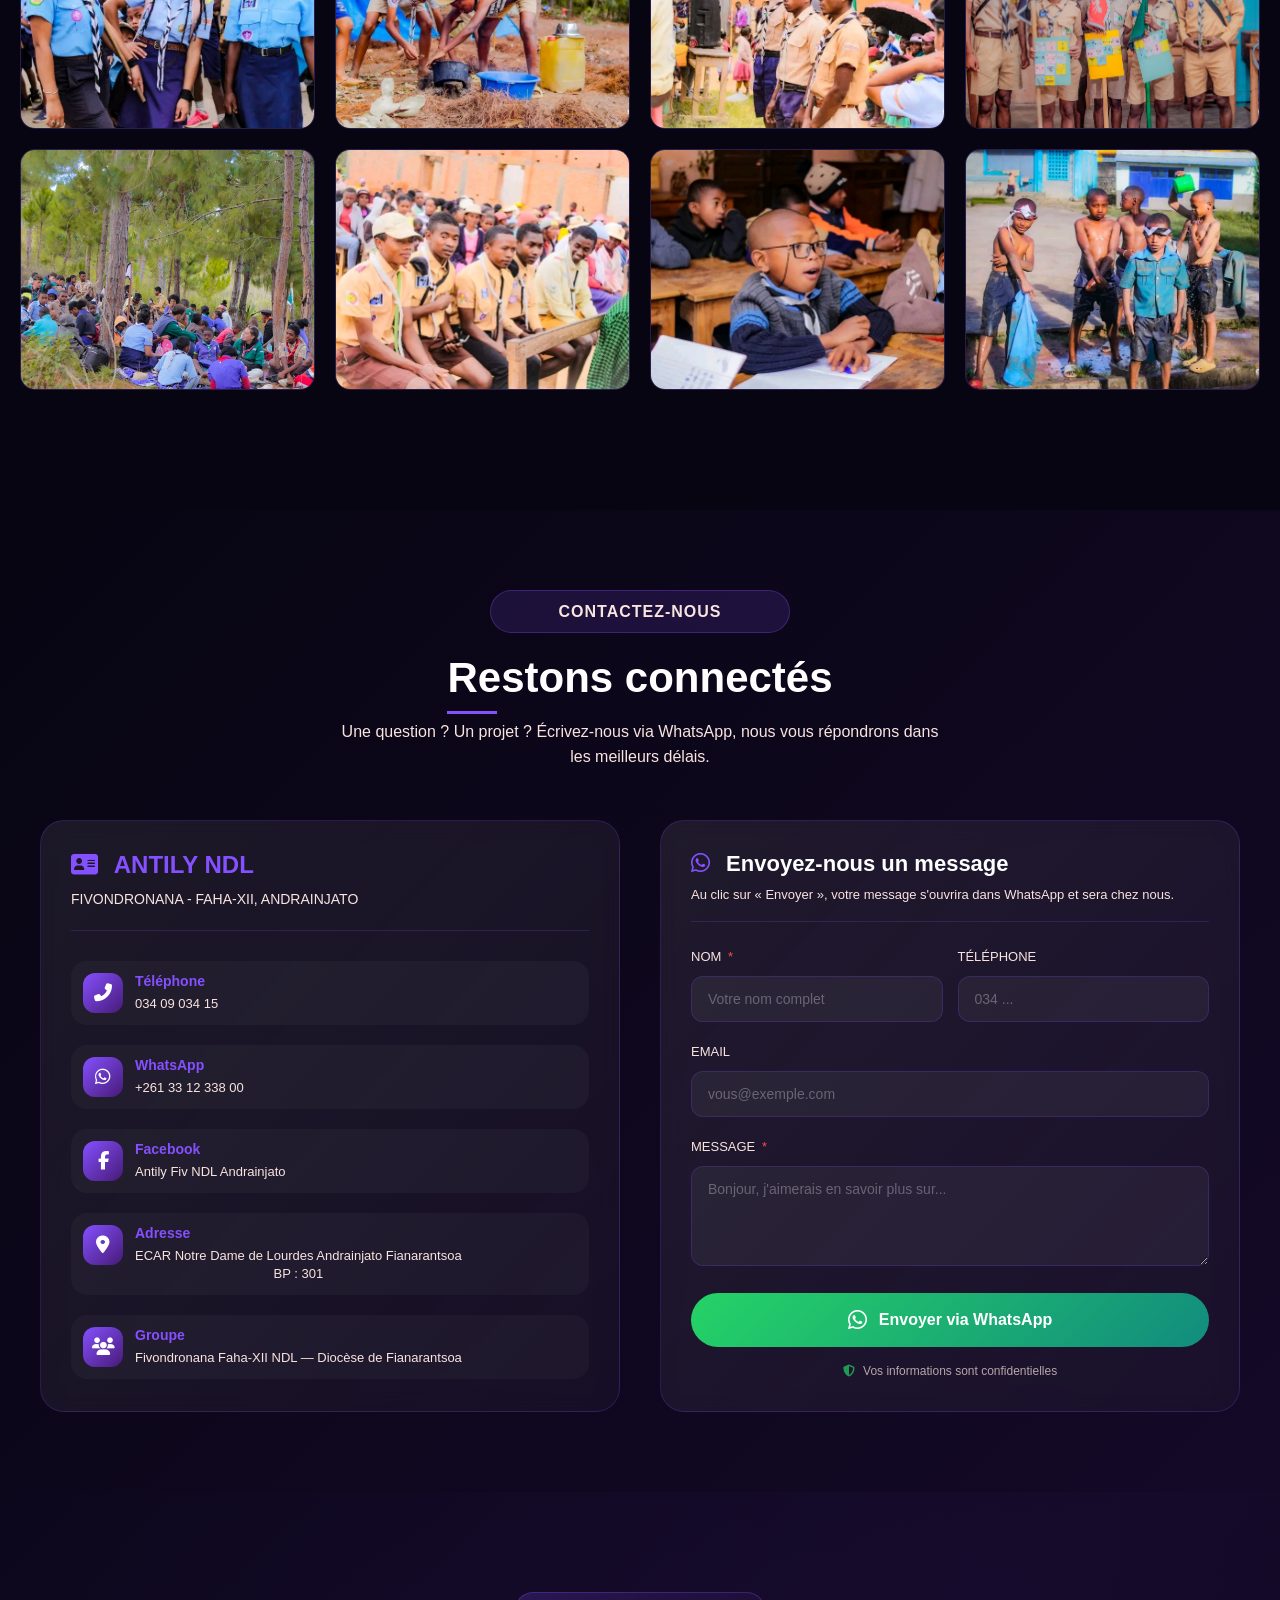
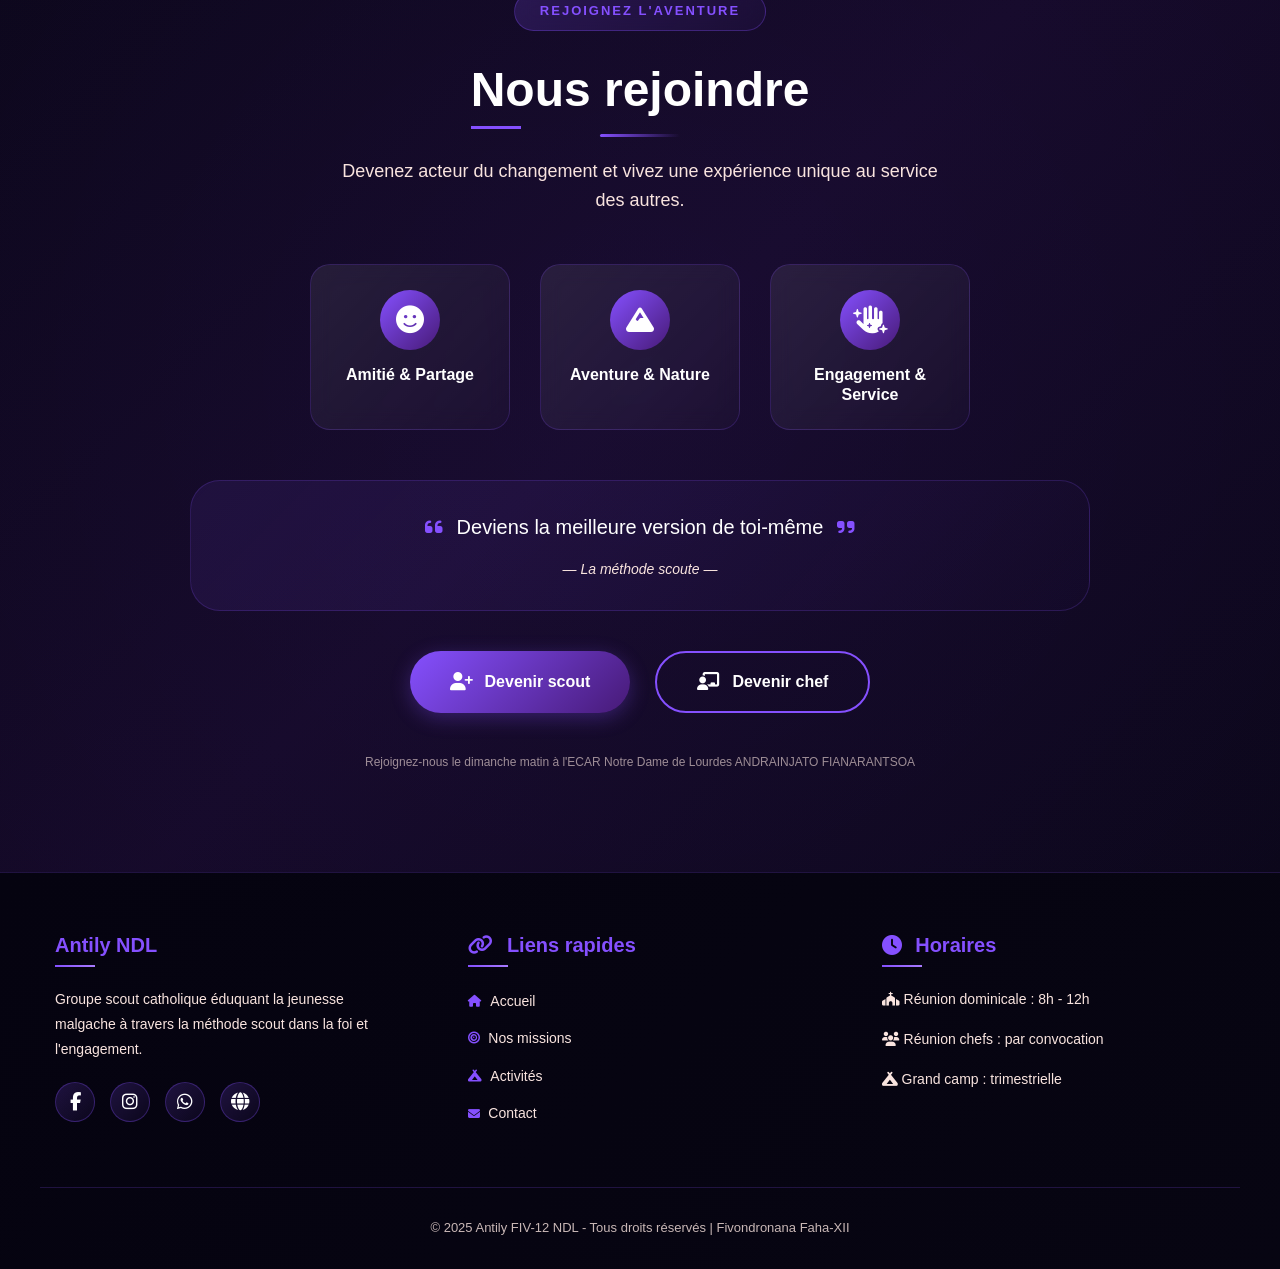
==== commit 4af3c507: "Add files via upload" ====
--- a/index.html
+++ b/index.html
@@ -64,7 +64,7 @@
                     <p class="lieu"><i class="fas fa-users"></i> Fivondronana Faha-XII</p>
                 </div>
                 <div class="about-image">
-                    <img src="images/photodegroupe.jpg" alt="Photo de groupe Antily NDL">
+                    <img src="images/photodegroupe.JPG" alt="Photo de groupe Antily NDL">
                     <div class="nombre">
                         <p class="textenombre"><b style="font-size: 25px; color: #8550ff;"><i class="fas fa-users"></i> +100</b> <br>JEUNES ENGAGES</p>
                     </div>
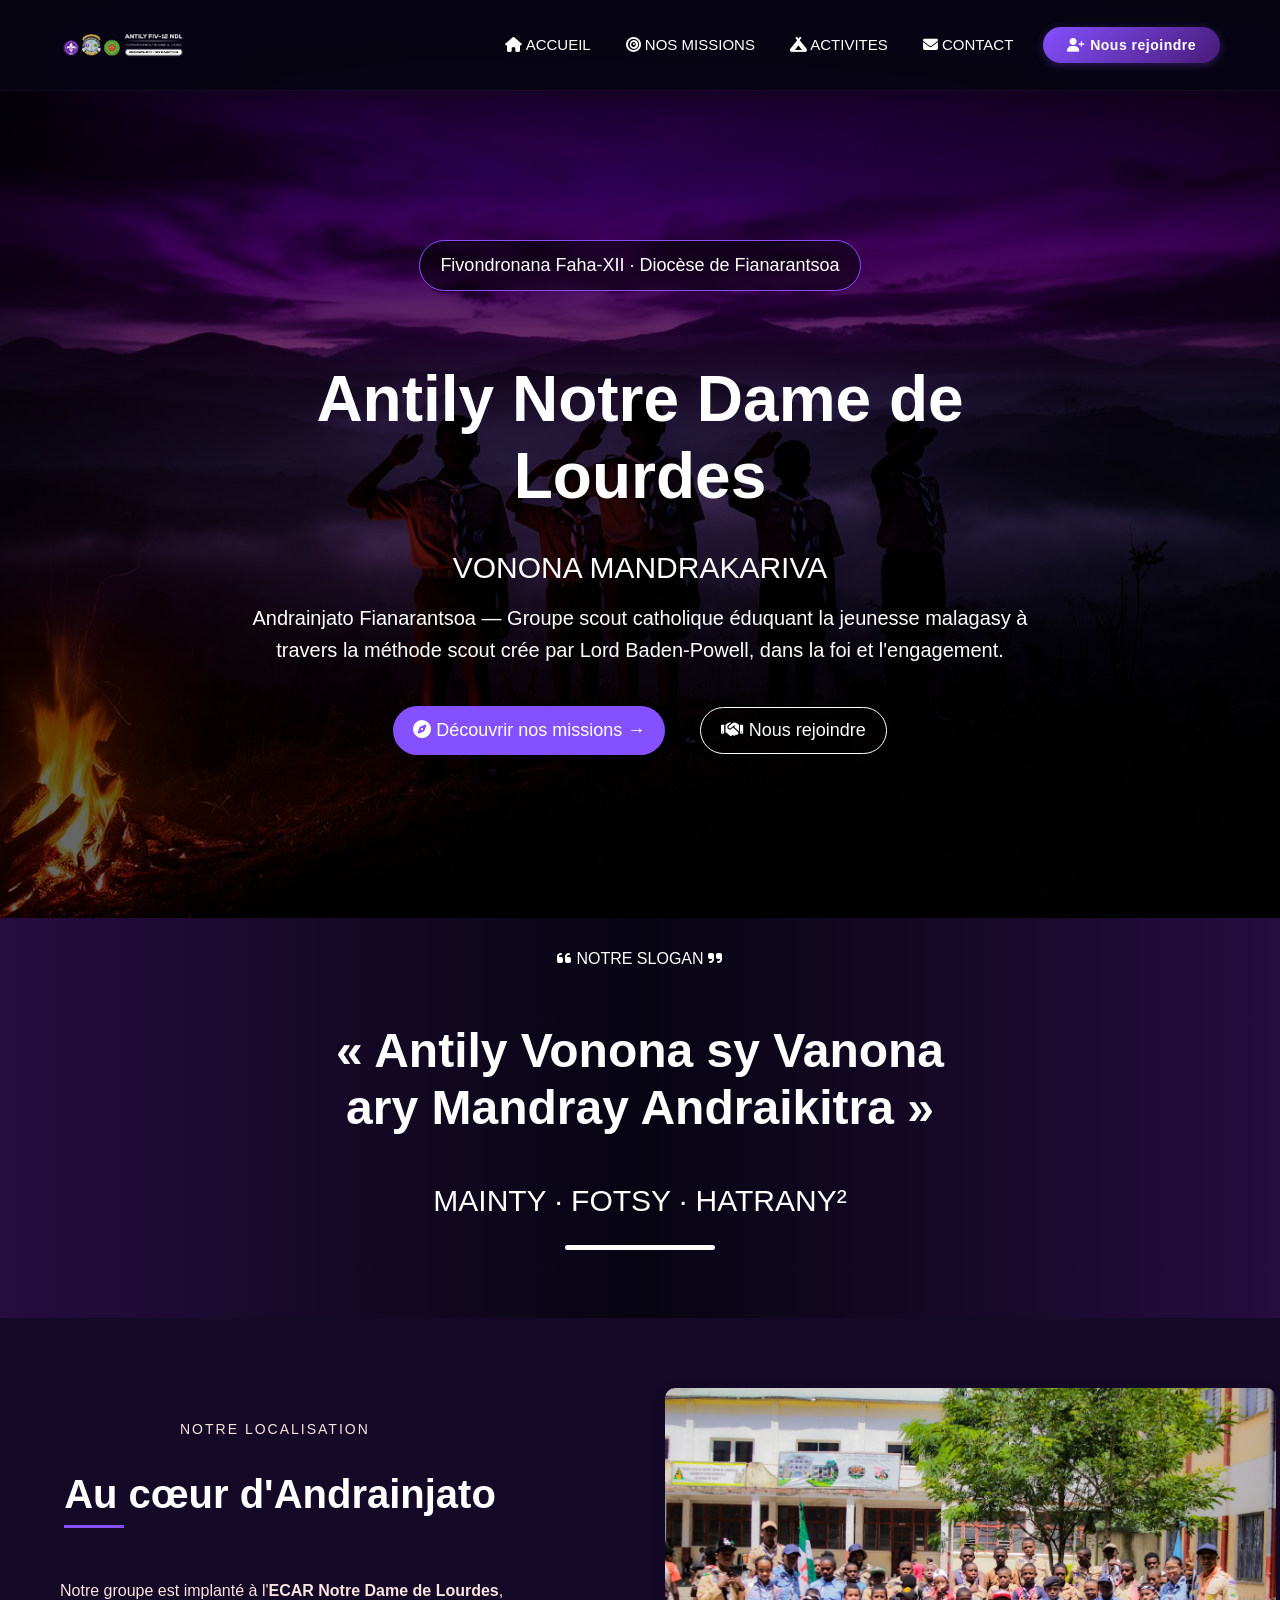
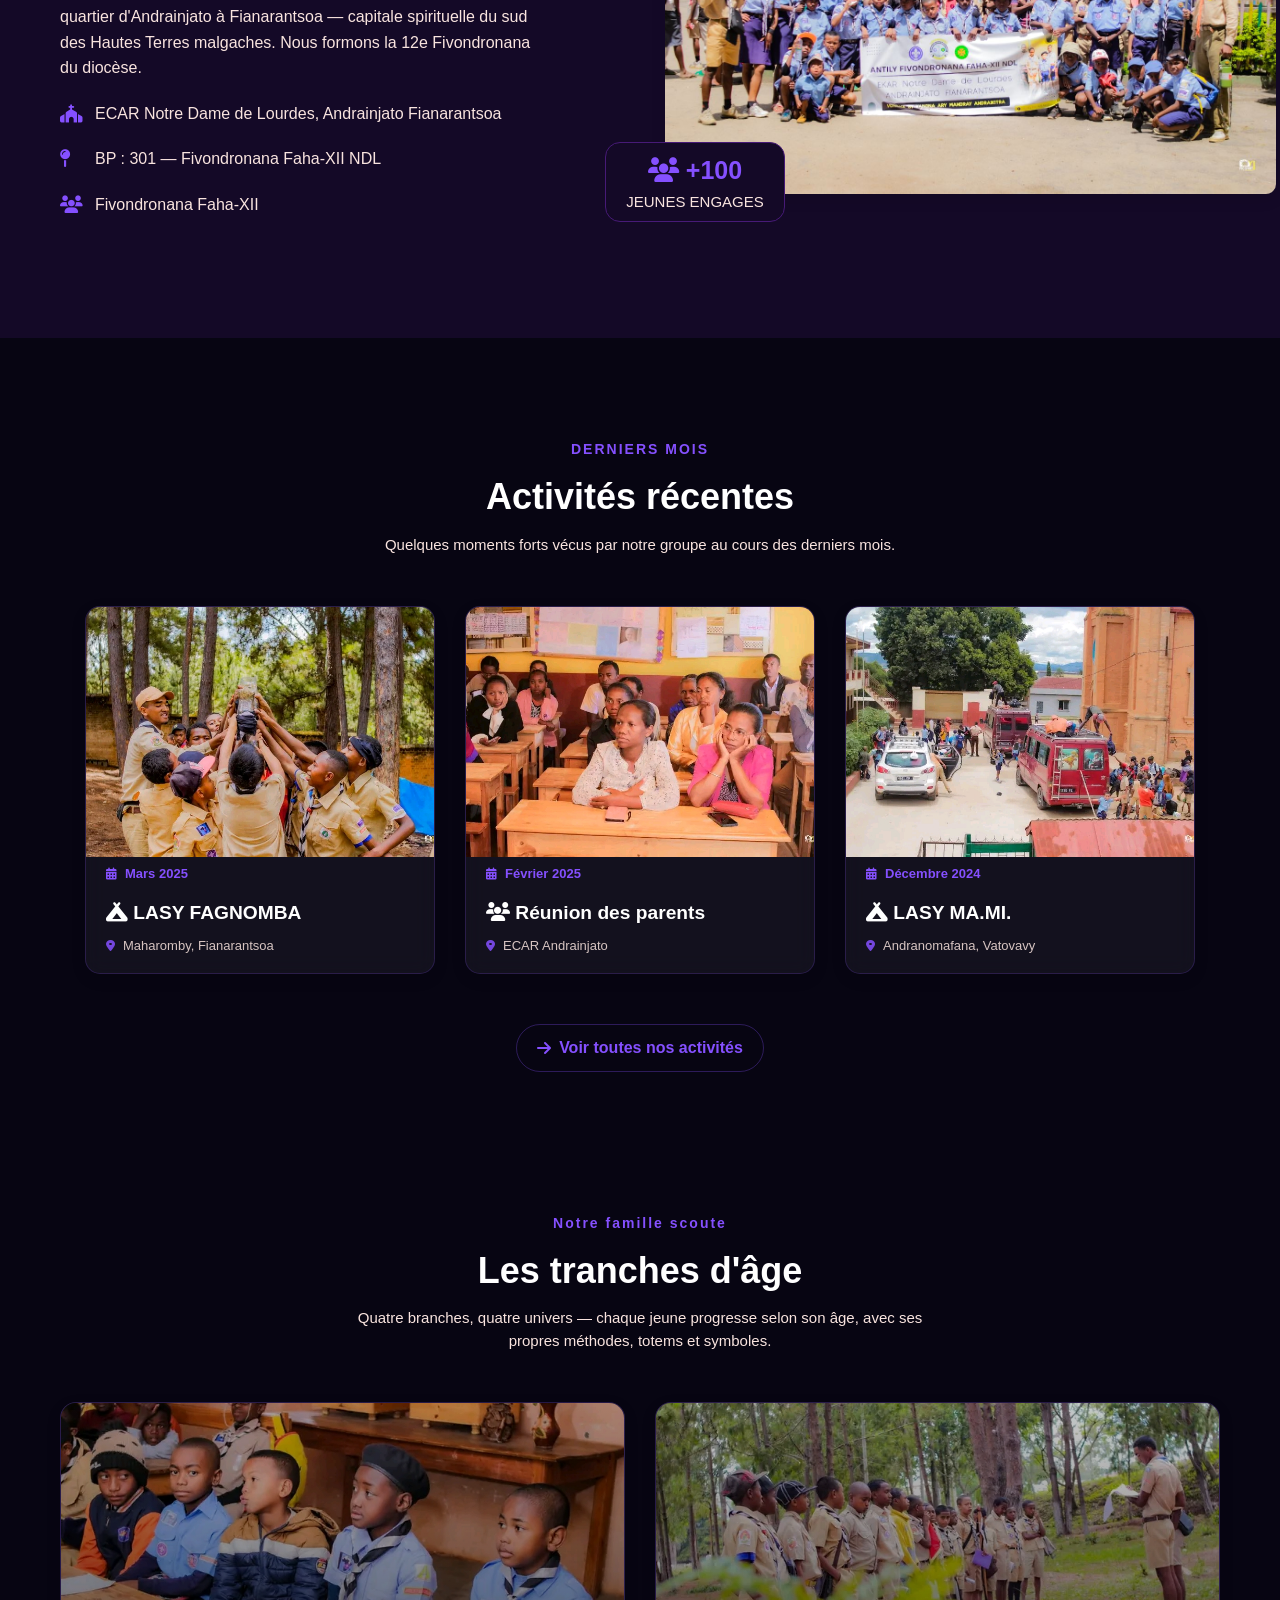
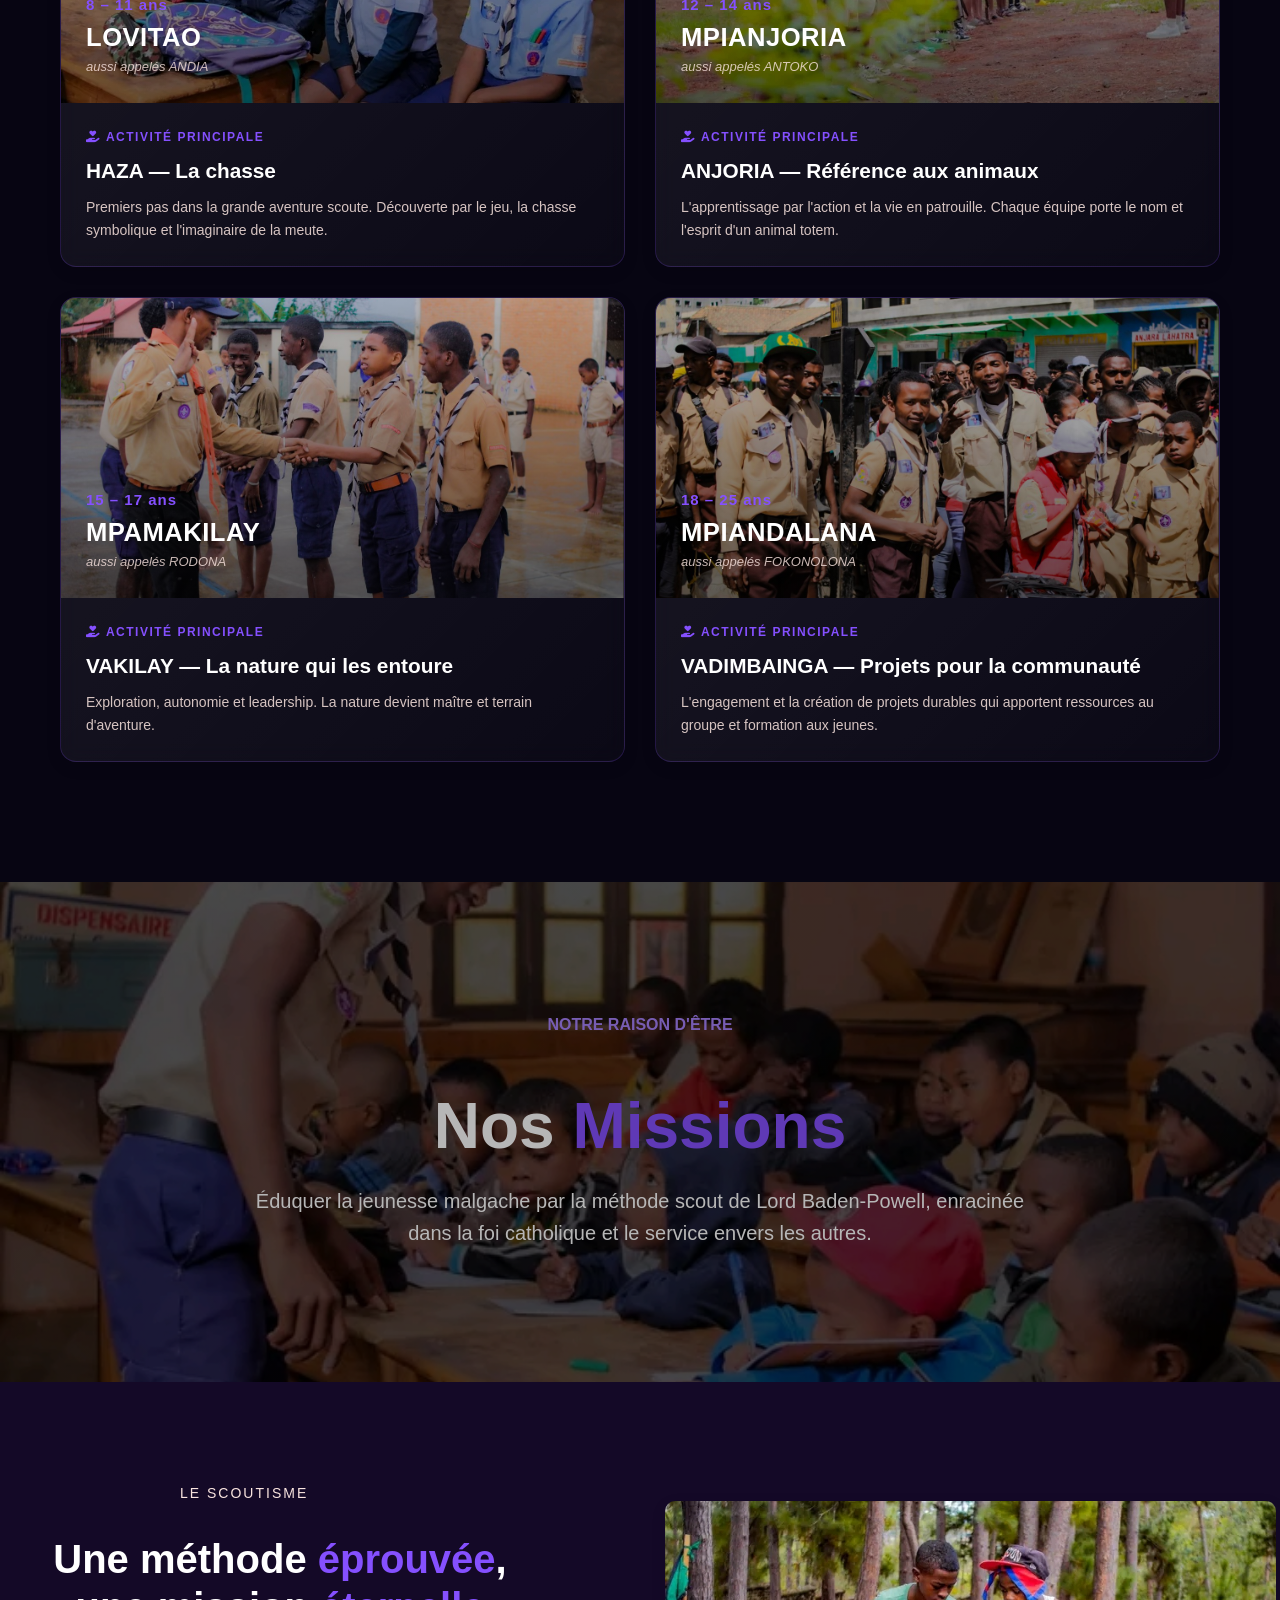
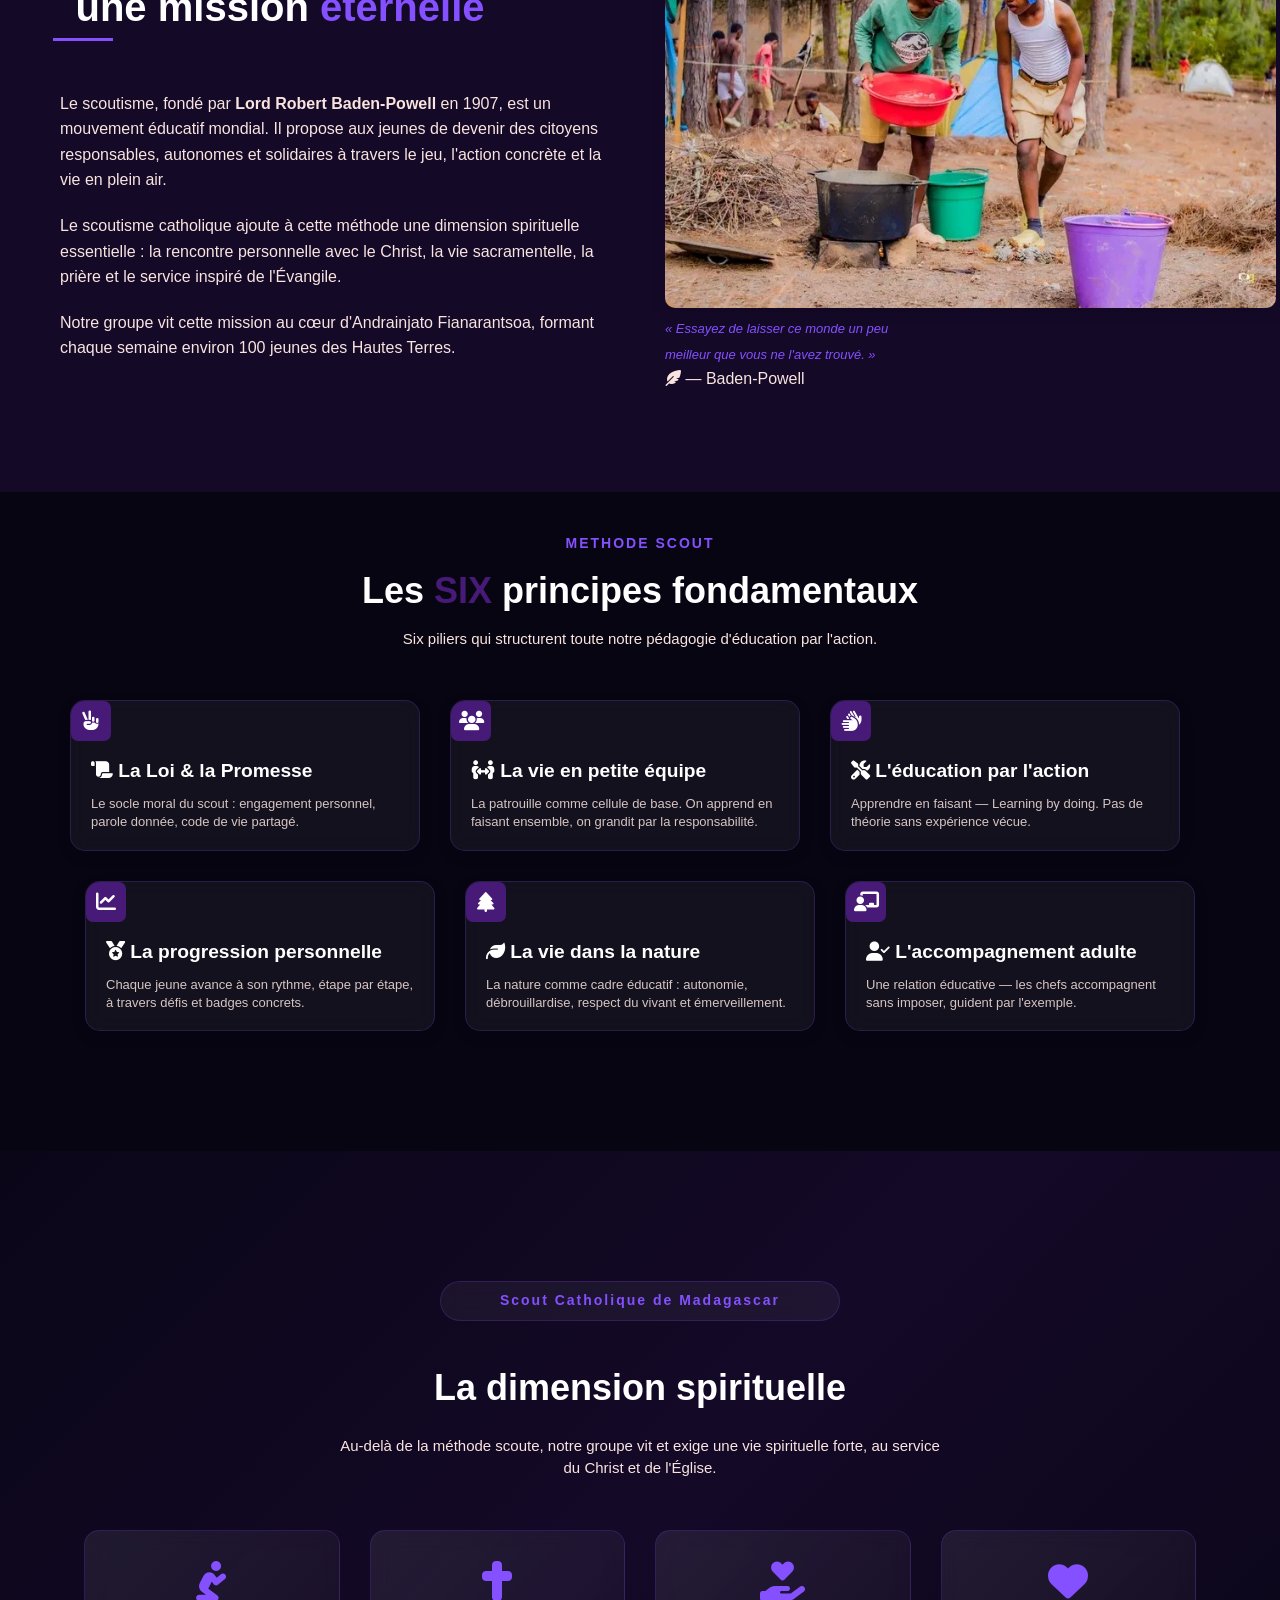
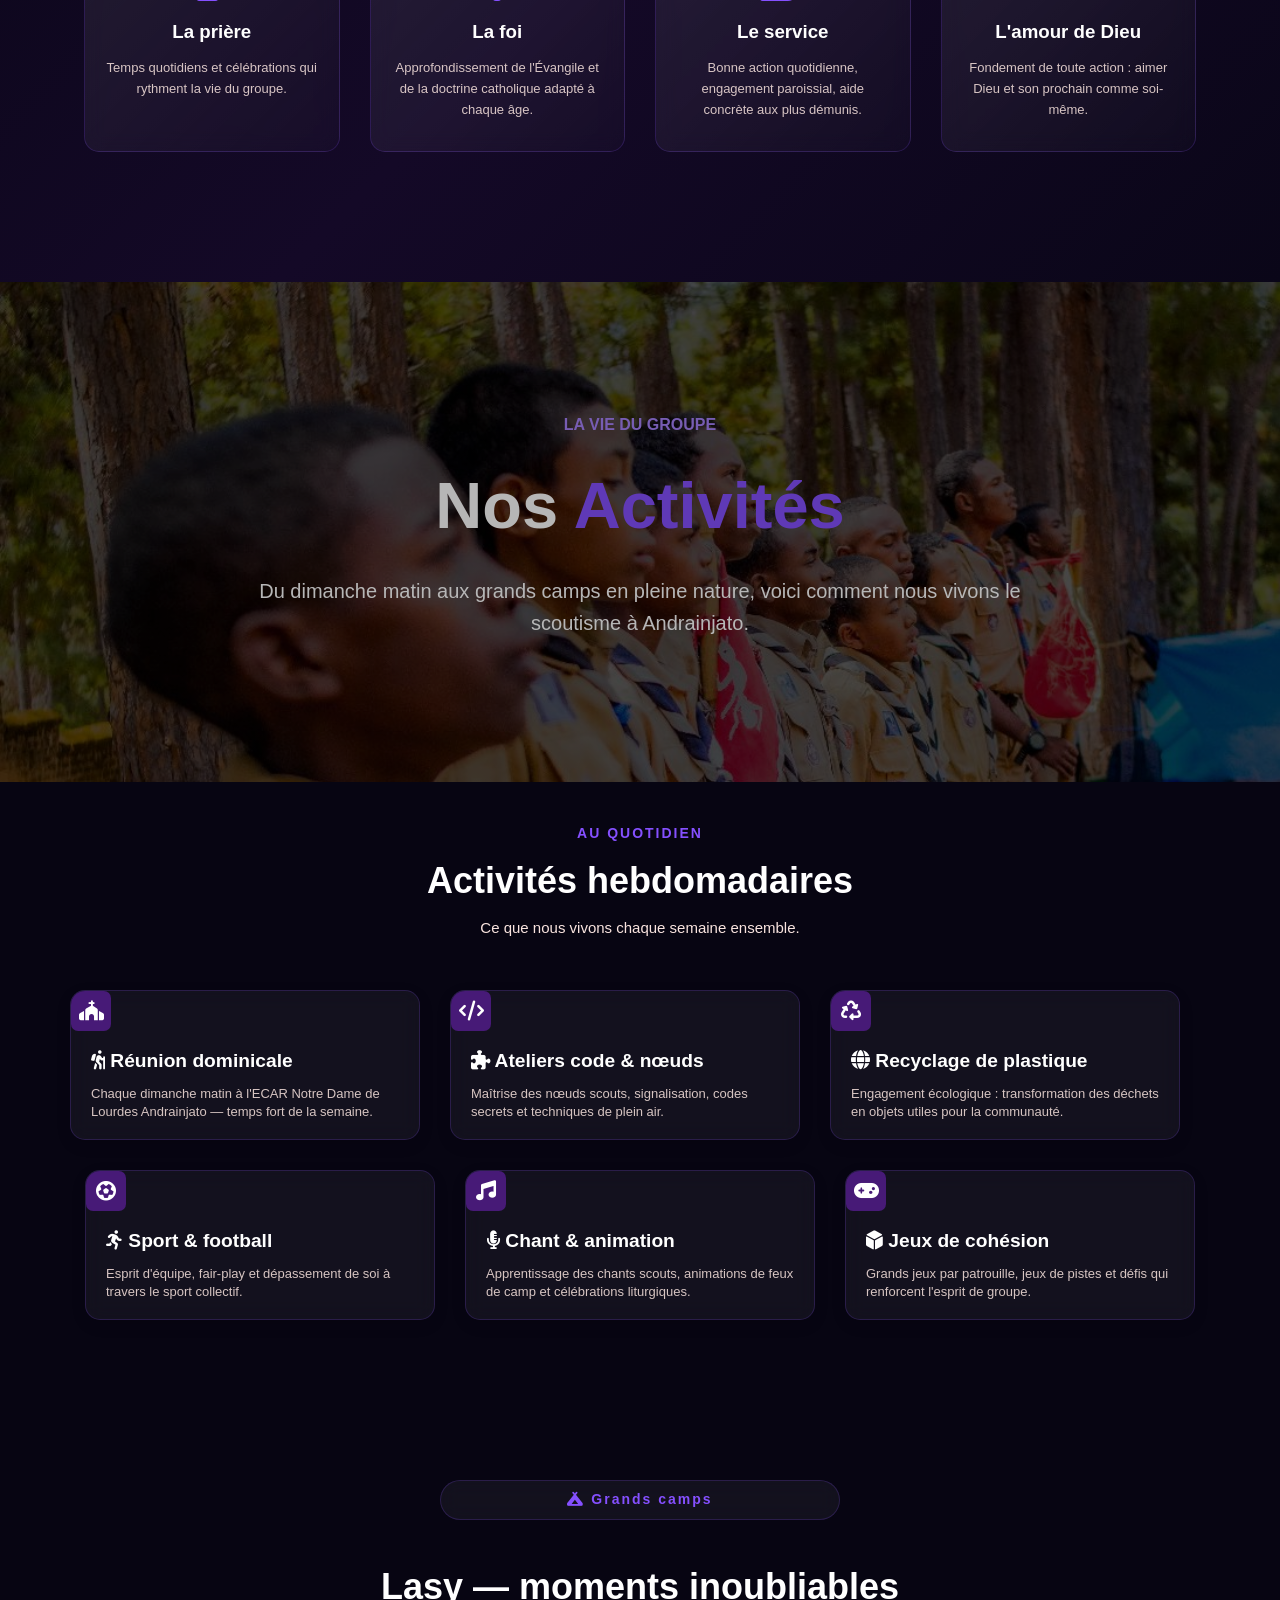
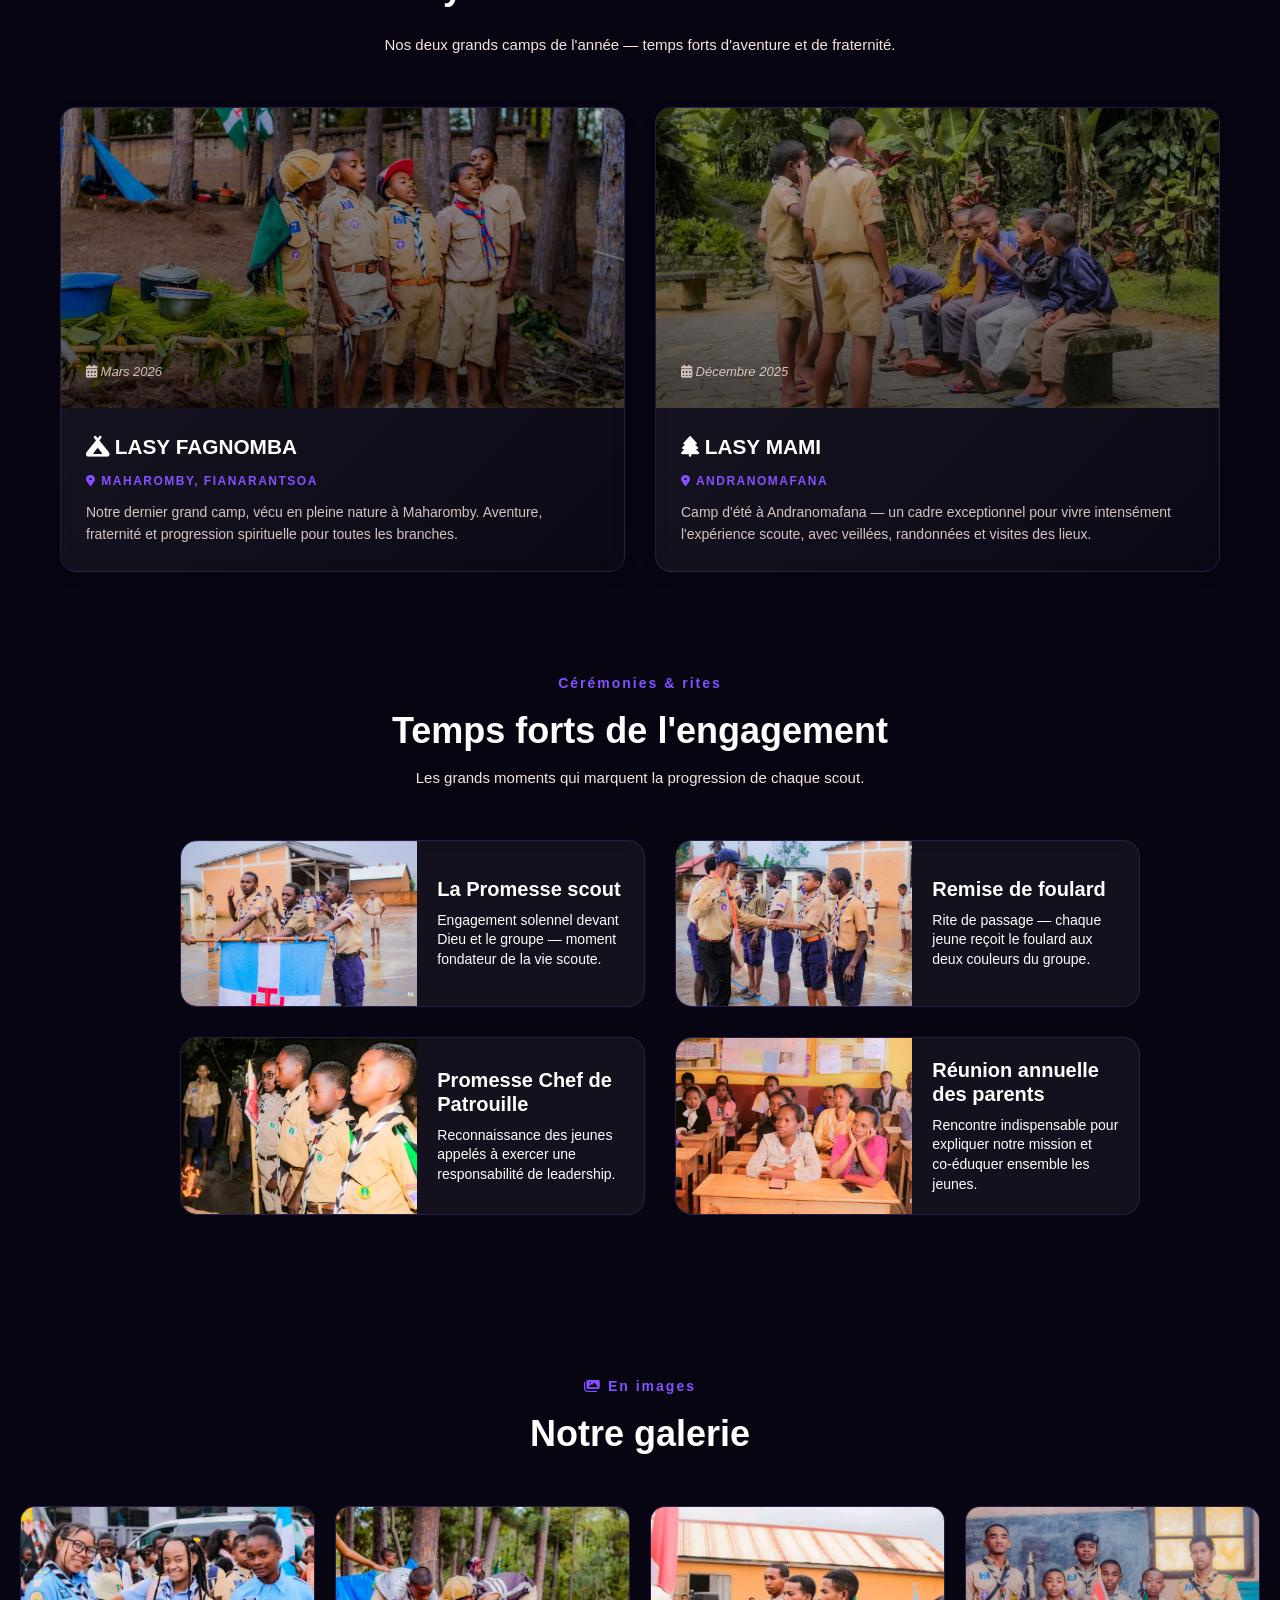
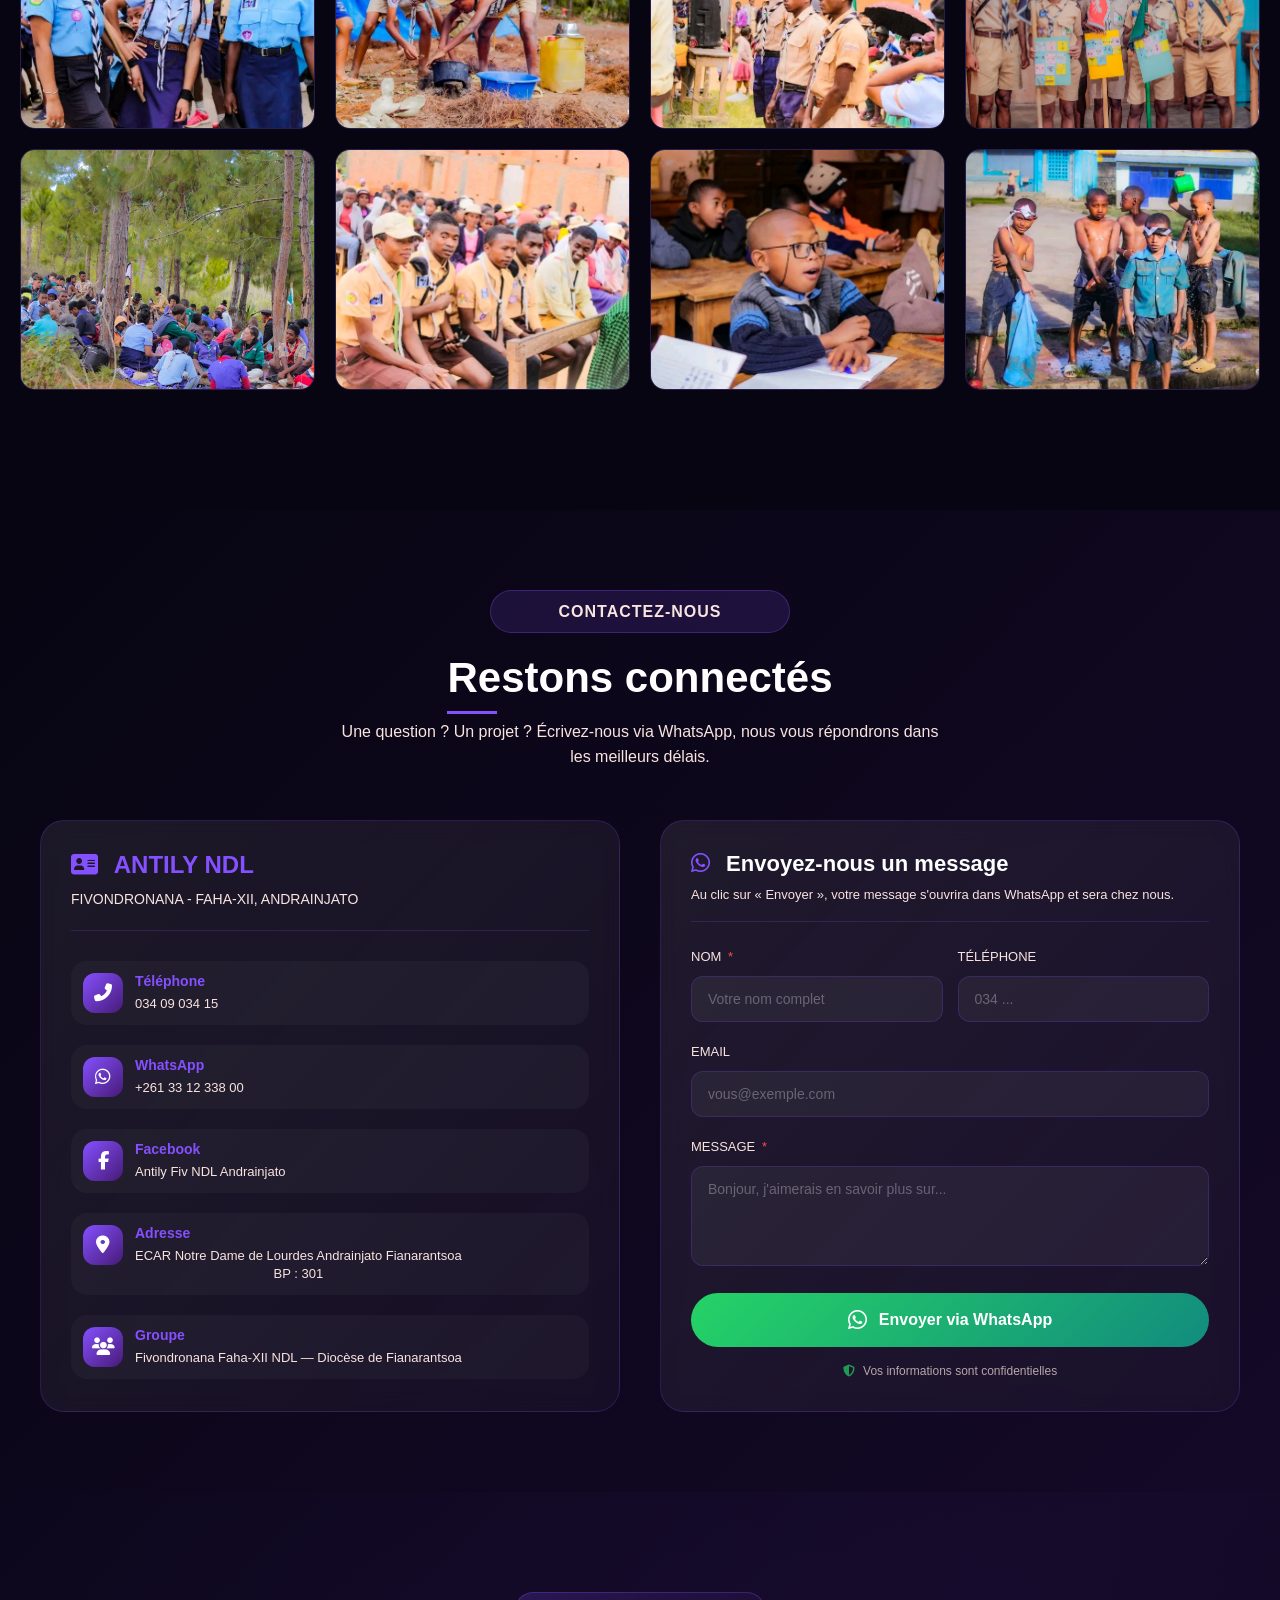
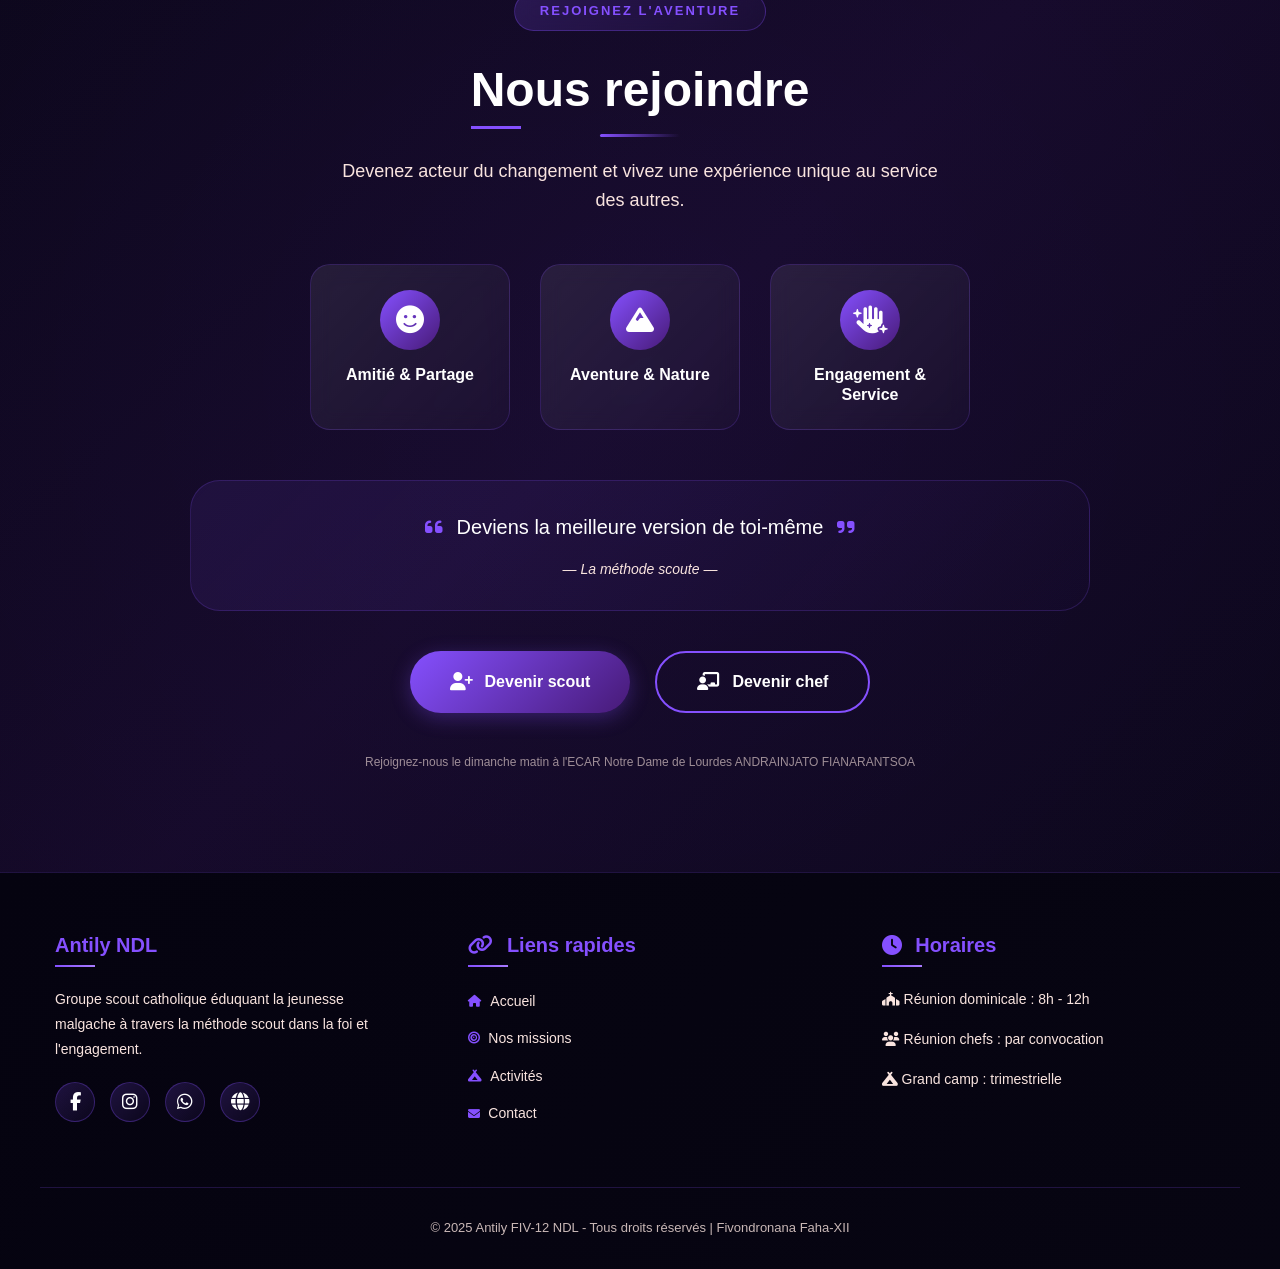
==== commit e47c9130: "Add files via upload" ====
--- a/index.html
+++ b/index.html
@@ -1,491 +1,491 @@
-    <!DOCTYPE html>
-    <html lang="fr">
-    <head>
-        <meta charset="UTF-8">
-        <meta http-equiv="X-UA-Compatible" content="IE=edge">
-        <meta name="viewport" content="width=device-width, initial-scale=1.0">
-        <link rel="stylesheet" href="cssstylevf.css">
-        <link rel="stylesheet" href="https://cdnjs.cloudflare.com/ajax/libs/font-awesome/6.5.1/css/all.min.css">
-        <title>Antily FIV-12 NDL - Groupe Scout Catholique</title>
-    </head>
-    <body>
-        <header>
-            <div class="container">
-                <a href="#" class="logo">
-                    <img src="images/logoantilyndl.png" alt="Logo Antily NDL">
-                </a>
-                <nav id="main-nav">
-                    <ul>
-                        <li><a href="#accueil"><i class="fas fa-home"></i> ACCUEIL</a></li>
-                        <li><a href="#nosmissions"><i class="fas fa-bullseye"></i> NOS MISSIONS</a></li>
-                        <li><a href="#activites"><i class="fas fa-campground"></i> ACTIVITES</a></li>
-                        <li><a href="#contact"><i class="fas fa-envelope"></i> CONTACT</a></li>
-                    </ul> 
-                    <a href="#nousrejoindre"><button class="btn-contact"><i class="fas fa-user-plus"></i> Nous rejoindre</button></a>
-                </nav>
-                <button class="menu-toggle" aria-label="Menu mobile">
-                    <i class="fas fa-bars"></i>
-                </button>
-            </div>
-        </header>
-    
-        <section id="accueil" class="hero">
-            <div class="hero-content">
-                <p class="haut-accueil"> Fivondronana Faha-XII · Diocèse de Fianarantsoa</p>
-                <h1>Antily Notre Dame de Lourdes</h1>
-                <p class="soustitre"></i> VONONA MANDRAKARIVA</p>
-                <p class="petitsubtitle"></i> Andrainjato Fianarantsoa — Groupe scout catholique éduquant la jeunesse malagasy à travers la méthode scout crée par Lord Baden-Powell, dans la foi et l'engagement.</p>
-                <a href="#nosmissions" class="btn-primary" id="primaire"><i class="fas fa-compass"></i> Découvrir nos missions →</a>
-                <a href="#contact" class="btn-secondary" id="secondaire"><i class="fas fa-handshake"></i> Nous rejoindre</a>
-            </div>
-        </section>
-    
-        <section class="hero1">
-            <div class="hero-slogant">
-                <p class="intro-slogant"><i class="fas fa-quote-left"></i> NOTRE SLOGAN <i class="fas fa-quote-right"></i></p>
-                <h1 class="slogant">« Antily Vonona sy Vanona <br> ary Mandray Andraikitra »</h1>
-                <p class="slogant-couleur"> MAINTY · FOTSY · HATRANY² </p>
-                <div class="slogant-diviseur"></div>
-            </div>
-        </section>
-    
-        <section id="apropos" class="about-section">
-            <div style="text-align: center;">
-                <p class="haut-localisation"> NOTRE LOCALISATION</p>
-                <h2 class="titre_localisation"> Au cœur d'Andrainjato</h2>
-            </div>
-            <div class="container2">
-                <div class="about-content">
-                    <p> Notre groupe est implanté à l'<b>ECAR Notre Dame de Lourdes</b>, <br> quartier d'Andrainjato à Fianarantsoa — capitale 
-                        spirituelle du sud <br> des Hautes Terres malgaches. Nous formons la 12e Fivondronana <br> du diocèse.
-                    </p>
-                    <p class="lieu"><i class="fas fa-church"></i> ECAR Notre Dame de Lourdes, Andrainjato Fianarantsoa</p>
-                    <p class="lieu"><i class="fas fa-map-pin"></i> BP : 301 — Fivondronana Faha-XII NDL</p>
-                    <p class="lieu"><i class="fas fa-users"></i> Fivondronana Faha-XII</p>
-                </div>
-                <div class="about-image">
-                    <img src="images/photodegroupe.JPG" alt="Photo de groupe Antily NDL">
-                    <div class="nombre">
-                        <p class="textenombre"><b style="font-size: 25px; color: #8550ff;"><i class="fas fa-users"></i> +100</b> <br>JEUNES ENGAGES</p>
-                    </div>
-                </div>
-            </div>
-        </section>  
-    
-        <section class="activite">
-            <p class="haut-activite-recent"> DERNIERS MOIS</p>
-            <h1 class="titre-activite-recent"> Activités récentes</h1>
-            <p class="sous-activite-recent"> Quelques moments forts vécus par notre groupe au cours des derniers mois.</p>
+<!DOCTYPE html>
+<html lang="fr">
+<head>
+    <meta charset="UTF-8">
+    <meta http-equiv="X-UA-Compatible" content="IE=edge">
+    <meta name="viewport" content="width=device-width, initial-scale=1.0">
+    <link rel="stylesheet" href="cssstylevf.css">
+    <link rel="stylesheet" href="https://cdnjs.cloudflare.com/ajax/libs/font-awesome/6.5.1/css/all.min.css">
+    <title>Antily FIV-12 NDL - Groupe Scout Catholique</title>
+</head>
+<body>
+    <header>
+        <div class="container">
+            <a href="#" class="logo">
+                <img src="images/logoantilyndl.png" alt="Logo Antily NDL">
+            </a>
+            <nav id="main-nav">
+                <ul>
+                    <li><a href="#accueil"><i class="fas fa-home"></i> ACCUEIL</a></li>
+                    <li><a href="#nosmissions"><i class="fas fa-bullseye"></i> NOS MISSIONS</a></li>
+                    <li><a href="#activites"><i class="fas fa-campground"></i> ACTIVITES</a></li>
+                    <li><a href="#contact"><i class="fas fa-envelope"></i> CONTACT</a></li>
+                </ul> 
+                <a href="#nousrejoindre"><button class="btn-contact"><i class="fas fa-user-plus"></i> Nous rejoindre</button></a>
+            </nav>
+            <button class="menu-toggle" aria-label="Menu mobile">
+                <i class="fas fa-bars"></i>
+            </button>
+        </div>
+    </header>
+
+    <section id="accueil" class="hero">
+        <div class="hero-content">
+            <p class="haut-accueil"> Fivondronana Faha-XII · Diocèse de Fianarantsoa</p>
+            <h1>Antily Notre Dame de Lourdes</h1>
+            <p class="soustitre"></i> VONONA MANDRAKARIVA</p>
+            <p class="petitsubtitle"></i> Andrainjato Fianarantsoa — Groupe scout catholique éduquant la jeunesse malagasy à travers la méthode scout crée par Lord Baden-Powell, dans la foi et l'engagement.</p>
+            <a href="#nosmissions" class="btn-primary" id="primaire"><i class="fas fa-compass"></i> Découvrir nos missions →</a>
+            <a href="#contact" class="btn-secondary" id="secondaire"><i class="fas fa-handshake"></i> Nous rejoindre</a>
+        </div>
+    </section>
+
+    <section class="hero1">
+        <div class="hero-slogant">
+            <p class="intro-slogant"><i class="fas fa-quote-left"></i> NOTRE SLOGAN <i class="fas fa-quote-right"></i></p>
+            <h1 class="slogant">« Antily Vonona sy Vanona <br> ary Mandray Andraikitra »</h1>
+            <p class="slogant-couleur"> MAINTY · FOTSY · HATRANY² </p>
+            <div class="slogant-diviseur"></div>
+        </div>
+    </section>
+
+    <section id="apropos" class="about-section">
+        <div style="text-align: center;">
+            <p class="haut-localisation"> NOTRE LOCALISATION</p>
+            <h2 class="titre_localisation"> Au cœur d'Andrainjato</h2>
+        </div>
+        <div class="container2">
+            <div class="about-content">
+                <p> Notre groupe est implanté à l'<b>ECAR Notre Dame de Lourdes</b>, <br> quartier d'Andrainjato à Fianarantsoa — capitale 
+                    spirituelle du sud <br> des Hautes Terres malgaches. Nous formons la 12e Fivondronana <br> du diocèse.
+                </p>
+                <p class="lieu"><i class="fas fa-church"></i> ECAR Notre Dame de Lourdes, Andrainjato Fianarantsoa</p>
+                <p class="lieu"><i class="fas fa-map-pin"></i> BP : 301 — Fivondronana Faha-XII NDL</p>
+                <p class="lieu"><i class="fas fa-users"></i> Fivondronana Faha-XII</p>
+            </div>
+            <div class="about-image">
+                <img src="images/photodegroupe.JPG" alt="Photo de groupe Antily NDL">
+                <div class="nombre">
+                    <p class="textenombre"><b style="font-size: 25px; color: #8550ff;"><i class="fas fa-users"></i> +100</b> <br>JEUNES ENGAGES</p>
+                </div>
+            </div>
+        </div>
+    </section>  
+
+    <section class="activite">
+        <p class="haut-activite-recent"> DERNIERS MOIS</p>
+        <h1 class="titre-activite-recent"> Activités récentes</h1>
+        <p class="sous-activite-recent"> Quelques moments forts vécus par notre groupe au cours des derniers mois.</p>
+    
+        <div class="activite-recent-grid">
+            <!-- Carte 1 -->
+            <div class="activite-recent-card1">
+                <img src="images/lasyfagnomba1.jpg" alt="Lasy Fagnomba" class="imageactivite">
+                <p class="date-activite"><i class="fas fa-calendar-alt"></i> Mars 2025</p>
+                <h3><i class="fas fa-campground"></i> LASY FAGNOMBA</h3>
+                <p class="lieu-activite"><i class="fas fa-map-marker-alt"></i> Maharomby, Fianarantsoa</p>
+            </div>
+    
+            <!-- Carte 2 -->
+            <div class="activite-recent-card2">
+                <img src="images/fivoriana.jpg" alt="Réunion des parents" class="imageactivite">
+                <p class="date-activite"><i class="fas fa-calendar-alt"></i> Février 2025</p>
+                <h3><i class="fas fa-users"></i> Réunion des parents</h3>
+                <p class="lieu-activite"><i class="fas fa-map-marker-alt"></i> ECAR Andrainjato</p>
+            </div>
+    
+            <!-- Carte 3 -->
+            <div class="activite-recent-card3">
+                <img src="images/lasymami2.jpg" alt="Lasy Mami" class="imageactivite">
+                <p class="date-activite"><i class="fas fa-calendar-alt"></i> Décembre 2024</p>
+                <h3><i class="fas fa-campground"></i> LASY MA.MI.</h3>
+                <p class="lieu-activite"><i class="fas fa-map-marker-alt"></i> Andranomafana, Vatovavy</p>
+            </div>
+        </div>
+        
+        <p class="voiractivite"><a href="#activites"><i class="fas fa-arrow-right"></i> Voir toutes nos activités</a></p>
+    </section>
+
+    <section class="tranches-age">
+        <p class="haut-tranches-age"> Notre famille scoute</p>
+        <h1 class="titre-tranches-age">Les tranches d'âge</h1>
+        <p class="sous-tranches-age"> Quatre branches, quatre univers — chaque jeune progresse selon son âge, avec ses propres méthodes, totems et symboles.</p>
+    
+        <div class="tranches-age-grid">
+            <!-- Carte 1 - HAZA / Lovitao -->
+            <div class="tranches-age-card">
+                <div class="tranches-age-image-container">
+                    <img src="images/tenalovitao.jpg" alt="Lovitao - Haza" class="imagetranche">
+                    <div class="image-overlay-content">
+                        <p class="age-indicatif"> 8 – 11 ans</p>
+                        <h3>LOVITAO</h3>
+                        <p class="autre-nom">aussi appelés ANDIA</p>
+                    </div>
+                </div>
+                <div class="card-text-content">
+                    <p class="activite-principale"><i class="fas fa-hand-holding-heart"></i> ACTIVITÉ PRINCIPALE</p>
+                    <h3>HAZA — La chasse</h3>
+                    <p class="description">Premiers pas dans la grande aventure scoute. Découverte par le jeu, la chasse symbolique et l'imaginaire de la meute.</p>
+                </div>
+            </div>
+    
+            <!-- Carte 2 - ANJORIA / Mpianjoria -->
+            <div class="tranches-age-card">
+                <div class="tranches-age-image-container">
+                    <img src="images/tenampianjoria.jpg" alt="Mpianjoria - Anjoria" class="imagetranche">
+                    <div class="image-overlay-content">
+                        <p class="age-indicatif"> 12 – 14 ans</p>
+                        <h3>MPIANJORIA</h3>
+                        <p class="autre-nom">aussi appelés ANTOKO</p>
+                    </div>
+                </div>
+                <div class="card-text-content">
+                    <p class="activite-principale"><i class="fas fa-hand-holding-heart"></i></i> ACTIVITÉ PRINCIPALE</p>
+                    <h3>ANJORIA — Référence aux animaux</h3>
+                    <p class="description">L'apprentissage par l'action et la vie en patrouille. Chaque équipe porte le nom et l'esprit d'un animal totem.</p>
+                </div>
+            </div>
+    
+            <!-- Carte 3 - VAKILAY / Mpamakilay -->
+            <div class="tranches-age-card">
+                <div class="tranches-age-image-container">
+                    <img src="images/mpamakilay.JPG" alt="Mpamakilay - Vakilay" class="imagetranche">
+                    <div class="image-overlay-content">
+                        <p class="age-indicatif"> 15 – 17 ans</p>
+                        <h3>MPAMAKILAY</h3>
+                        <p class="autre-nom">aussi appelés RODONA</p>
+                    </div>
+                </div>
+                <div class="card-text-content">
+                    <p class="activite-principale"><i class="fas fa-hand-holding-heart"></i> ACTIVITÉ PRINCIPALE</p>
+                    <h3>VAKILAY — La nature qui les entoure</h3>
+                    <p class="description">Exploration, autonomie et leadership. La nature devient maître et terrain d'aventure.</p>
+                </div>
+            </div>
+    
+            <!-- Carte 4 - VADIMBAINGA / Mpiandalana -->
+            <div class="tranches-age-card">
+                <div class="tranches-age-image-container">
+                    <img src="images/mpiandalana.JPG" alt="Mpiandalana - Vadimbainga" class="imagetranche">
+                    <div class="image-overlay-content">
+                        <p class="age-indicatif"> 18 – 25 ans</p>
+                        <h3>MPIANDALANA</h3>
+                        <p class="autre-nom">aussi appelés FOKONOLONA</p>
+                    </div>
+                </div>
+                <div class="card-text-content">
+                    <p class="activite-principale"><i class="fas fa-hand-holding-heart"></i> ACTIVITÉ PRINCIPALE</p>
+                    <h3>VADIMBAINGA — Projets pour la communauté</h3>
+                    <p class="description">L'engagement et la création de projets durables qui apportent ressources au groupe et formation aux jeunes.</p>
+                </div>
+            </div>
+        </div>
+    </section>
+
+    <section id="nosmissions" class="nosmissions">
+        <div class="missions-content">
+            <p class="haut-mission"><b></i> NOTRE RAISON D'ÊTRE</b></p>
+            <h1>Nos <b style="color: #8550ff;"> Missions</b></h1>
+            <p class="soustitre1"> Éduquer la jeunesse malgache par la méthode scout de Lord Baden-Powell, enracinée dans la foi catholique et le service envers les autres.</p>
+        </div>
+        <div class="couleurfond"></div>
+    </section>
+
+    <section class="about-section">
+        <div style="text-align: center;">
+            <p class="haut-localisation"> LE SCOUTISME</p>
+            <h2 class="titre_mission">Une méthode <b style="color: #8550ff;"> éprouvée</b>, <br> une mission <b style="color: #8550ff;"> éternelle</b></h2>
+        </div>
+        <div class="container2">
+            <div class="about-content">
+                <p> Le scoutisme, fondé par <b>Lord Robert Baden-Powell</b> en 1907, est un mouvement éducatif mondial. Il propose aux jeunes de devenir des citoyens responsables, autonomes et solidaires à travers le jeu, l'action concrète et la vie en plein air.
+                </p>
+                <p class="lieu"> Le scoutisme catholique ajoute à cette méthode une dimension spirituelle essentielle : la rencontre personnelle avec le Christ, la vie sacramentelle, la prière et le service inspiré de l'Évangile.</p>
+                <p class="lieu"> Notre groupe vit cette mission au cœur d'Andrainjato Fianarantsoa, formant chaque semaine environ 100 jeunes des Hautes Terres.</p>
+            </div>
+            <div class="about-image">
+                <img src="images/methodes.jpg" alt="Photo de groupe Antily NDL">
+                <div class="nombre1">
+                    <p class="textenombre1"><i style="font-size: 13px; color: #8550ff;">« Essayez de laisser ce monde un peu <br> meilleur que vous ne l'avez trouvé. »</i> <br><i class="fas fa-feather-alt"></i> — Baden-Powell</p>
+                </div>
+            </div>
+        </div>
+    </section> 
+
+    <section class="tranches-age">
+        <p class="haut-tranches-age"> METHODE SCOUT</p>
+        <h1 class="titre-tranches-age">Les <b style="color: #471a77;"> SIX</b> principes fondamentaux</h1>
+        <p class="sous-tranches-age"> Six piliers qui structurent toute notre pédagogie d'éducation par l'action.</p>
+    
+        <div class="activite-recent-grid">
+            <!-- Carte 1 -->
+            <div class="activite-recent-card1">
+                <div class="petitlogo1"><i class="fas fa-hand-peace"></i></div>
+                <h3><i class="fas fa-scroll"></i> La Loi & la Promesse</h3>
+                <p class="lieu-activite">Le socle moral du scout : engagement personnel, parole donnée, code de vie partagé.</p>
+            </div>
+    
+            <!-- Carte 2 -->
+            <div class="activite-recent-card2">
+                <div class="petitlogo1"><i class="fas fa-users"></i></div>
+                <h3><i class="fas fa-people-arrows"></i> La vie en petite équipe</h3>
+                <p class="lieu-activite">La patrouille comme cellule de base. On apprend en faisant ensemble, on grandit par la responsabilité.</p>
+            </div>
+    
+            <!-- Carte 3 -->
+            <div class="activite-recent-card3">
+                <div class="petitlogo1"><i class="fas fa-hands"></i></div>
+                <h3><i class="fas fa-tools"></i> L'éducation par l'action</h3>
+                <p class="lieu-activite">Apprendre en faisant — Learning by doing. Pas de théorie sans expérience vécue.</p>
+            </div>
+<br>
+            <!-- Carte 4 -->
+            <div class="activite-recent-card1">
+                <div class="petitlogo1"><i class="fas fa-chart-line"></i></div>
+                <h3><i class="fas fa-medal"></i> La progression personnelle</h3>
+                <p class="lieu-activite">Chaque jeune avance à son rythme, étape par étape, à travers défis et badges concrets.</p>
+            </div>
+    
+            <!-- Carte 5 -->
+            <div class="activite-recent-card2">
+                <div class="petitlogo1"><i class="fas fa-tree"></i></div>
+                <h3><i class="fas fa-leaf"></i> La vie dans la nature</h3>
+                <p class="lieu-activite">La nature comme cadre éducatif : autonomie, débrouillardise, respect du vivant et émerveillement.</p>
+            </div>
+    
+            <!-- Carte 6 -->
+            <div class="activite-recent-card3">
+                <div class="petitlogo1"><i class="fas fa-chalkboard-user"></i></div>
+                <h3><i class="fas fa-user-check"></i> L'accompagnement adulte</h3>
+                <p class="lieu-activite">Une relation éducative — les chefs accompagnent sans imposer, guident par l'exemple.</p>
+            </div>
+        </div>
+    </section>
+
+    <section class="hero2">
+        <div class="contourmission">
+            <p class="haut-dimenionspirituelle"> Scout Catholique de Madagascar</p> <br>
+            <h1 class="titre-dimenionspirituelle"> La dimension spirituelle</h1><br>
+            <p class="sous-dimenionspirituelle"> Au-delà de la méthode scoute, notre groupe vit et exige une vie spirituelle forte, au service du Christ et de l'Église.</p>
+            
+            <div class="activite-recent-grid1">
+                <div class="activite-recent-card11">
+                    <i class="fas fa-pray"></i>
+                    <h3>La prière</h3>
+                    <p class="lieu-activite">Temps quotidiens et célébrations qui rythment la vie du groupe.</p>
+                </div>
+                
+                <div class="activite-recent-card11">
+                    <i class="fas fa-cross"></i>
+                    <h3>La foi</h3>
+                    <p class="lieu-activite">Approfondissement de l'Évangile et de la doctrine catholique adapté à chaque âge.</p>
+                </div>   
+    
+                <div class="activite-recent-card11">
+                    <i class="fas fa-hand-holding-heart"></i>
+                    <h3>Le service</h3>
+                    <p class="lieu-activite">Bonne action quotidienne, engagement paroissial, aide concrète aux plus démunis.</p>
+                </div>   
+    
+                <div class="activite-recent-card11">
+                    <i class="fas fa-heart"></i>
+                    <h3>L'amour de Dieu</h3>
+                    <p class="lieu-activite">Fondement de toute action : aimer Dieu et son prochain comme soi-même.</p>
+                </div>
+            </div>   
+        </div>
+    </section>
+
+    <section id="activites">
+        <div class="nosactivites">
+            <div class="missions-content">
+                <p class="haut-mission"><b> LA VIE DU GROUPE</b></p>
+                <h1 class="titreactivite">Nos <b style="color: #8550ff;"> Activités</b></h1>
+                <p class="soustitre1"> Du dimanche matin aux grands camps en pleine nature, voici comment nous vivons le scoutisme à Andrainjato.</p>
+            </div>
+            <div class="couleurfond"></div>
+        </div>
+
+        <section class="tranches-age">
+            <p class="haut-tranches-age"> AU QUOTIDIEN</p>
+            <h1 class="titre-tranches-age"> Activités hebdomadaires</h1>
+            <p class="sous-tranches-age"> Ce que nous vivons chaque semaine ensemble.</p>
         
             <div class="activite-recent-grid">
                 <!-- Carte 1 -->
                 <div class="activite-recent-card1">
-                    <img src="images/lasyfagnomba1.jpg" alt="Lasy Fagnomba" class="imageactivite">
-                    <p class="date-activite"><i class="fas fa-calendar-alt"></i> Mars 2025</p>
-                    <h3><i class="fas fa-campground"></i> LASY FAGNOMBA</h3>
-                    <p class="lieu-activite"><i class="fas fa-map-marker-alt"></i> Maharomby, Fianarantsoa</p>
+                    <div class="petitlogo1"><i class="fas fa-church"></i></div>
+                    <h3><i class="fas fa-hiking"></i> Réunion dominicale</h3>
+                    <p class="lieu-activite">Chaque dimanche matin à l'ECAR Notre Dame de Lourdes Andrainjato — temps fort de la semaine.</p>
                 </div>
         
                 <!-- Carte 2 -->
                 <div class="activite-recent-card2">
-                    <img src="images/fivoriana.jpg" alt="Réunion des parents" class="imageactivite">
-                    <p class="date-activite"><i class="fas fa-calendar-alt"></i> Février 2025</p>
-                    <h3><i class="fas fa-users"></i> Réunion des parents</h3>
-                    <p class="lieu-activite"><i class="fas fa-map-marker-alt"></i> ECAR Andrainjato</p>
+                    <div class="petitlogo1"><i class="fas fa-code"></i></div>
+                    <h3><i class="fas fa-puzzle-piece"></i> Ateliers code & nœuds</h3>
+                    <p class="lieu-activite">Maîtrise des nœuds scouts, signalisation, codes secrets et techniques de plein air.</p>
                 </div>
         
                 <!-- Carte 3 -->
                 <div class="activite-recent-card3">
-                    <img src="images/lasymami2.jpg" alt="Lasy Mami" class="imageactivite">
-                    <p class="date-activite"><i class="fas fa-calendar-alt"></i> Décembre 2024</p>
-                    <h3><i class="fas fa-campground"></i> LASY MA.MI.</h3>
-                    <p class="lieu-activite"><i class="fas fa-map-marker-alt"></i> Andranomafana, Vatovavy</p>
-                </div>
-            </div>
-            
-            <p class="voiractivite"><a href="#activites"><i class="fas fa-arrow-right"></i> Voir toutes nos activités</a></p>
+                    <div class="petitlogo1"><i class="fas fa-recycle"></i></div>
+                    <h3><i class="fas fa-globe"></i> Recyclage de plastique</h3>
+                    <p class="lieu-activite">Engagement écologique : transformation des déchets en objets utiles pour la communauté.</p>
+                </div>
+<br>
+                <!-- Carte 4 -->
+                <div class="activite-recent-card1">
+                    <div class="petitlogo1"><i class="fas fa-futbol"></i></div>
+                    <h3><i class="fas fa-running"></i> Sport & football</h3>
+                    <p class="lieu-activite">Esprit d'équipe, fair-play et dépassement de soi à travers le sport collectif.</p>
+                </div>
+        
+                <!-- Carte 5 -->
+                <div class="activite-recent-card2">
+                    <div class="petitlogo1"><i class="fas fa-music"></i></div>
+                    <h3><i class="fas fa-microphone-alt"></i> Chant & animation</h3>
+                    <p class="lieu-activite">Apprentissage des chants scouts, animations de feux de camp et célébrations liturgiques.</p>
+                </div>
+        
+                <!-- Carte 6 -->
+                <div class="activite-recent-card3">
+                    <div class="petitlogo1"><i class="fas fa-gamepad"></i></div>
+                    <h3><i class="fas fa-dice-d6"></i> Jeux de cohésion</h3>
+                    <p class="lieu-activite">Grands jeux par patrouille, jeux de pistes et défis qui renforcent l'esprit de groupe.</p>
+                </div>
+            </div>
         </section>
-    
-        <section class="tranches-age">
-            <p class="haut-tranches-age"> Notre famille scoute</p>
-            <h1 class="titre-tranches-age">Les tranches d'âge</h1>
-            <p class="sous-tranches-age"> Quatre branches, quatre univers — chaque jeune progresse selon son âge, avec ses propres méthodes, totems et symboles.</p>
+
+        <section class="hero3">
+            <div class="nosactivitetitre">
+                <p class="haut-dimenionspirituelle"><i class="fas fa-campground"></i> Grands camps</p> <br>
+                <h1 class="titre-dimenionspirituelle"> Lasy — moments inoubliables</h1><br>
+                <p class="sous-dimenionspirituelle"> Nos deux grands camps de l'année — temps forts d'aventure et de fraternité.</p>
+            </div>
         
             <div class="tranches-age-grid">
-                <!-- Carte 1 - HAZA / Lovitao -->
+                <!-- Carte 1 -->
                 <div class="tranches-age-card">
                     <div class="tranches-age-image-container">
-                        <img src="images/tenalovitao.jpg" alt="Lovitao - Haza" class="imagetranche">
+                        <img src="images/lasyfagnomba.JPG" alt="lasyfagnomba" class="imagetranche">
                         <div class="image-overlay-content">
-                            <p class="age-indicatif"> 8 – 11 ans</p>
-                            <h3>LOVITAO</h3>
-                            <p class="autre-nom">aussi appelés ANDIA</p>
+                            <p class="autre-nom"><i class="fas fa-calendar-alt"></i> Mars 2026</p>
                         </div>
                     </div>
                     <div class="card-text-content">
-                        <p class="activite-principale"><i class="fas fa-hand-holding-heart"></i> ACTIVITÉ PRINCIPALE</p>
-                        <h3>HAZA — La chasse</h3>
-                        <p class="description">Premiers pas dans la grande aventure scoute. Découverte par le jeu, la chasse symbolique et l'imaginaire de la meute.</p>
-                    </div>
-                </div>
-        
-                <!-- Carte 2 - ANJORIA / Mpianjoria -->
+                        <h3><i class="fas fa-campground"></i> LASY FAGNOMBA</h3>
+                        <p class="activite-principale"><i class="fas fa-map-marker-alt"></i> Maharomby, Fianarantsoa</p>
+                        <p class="description">Notre dernier grand camp, vécu en pleine nature à Maharomby. Aventure, fraternité et progression spirituelle pour toutes les branches.</p>
+                    </div>
+                </div>
+        
+                <!-- Carte 2 -->
                 <div class="tranches-age-card">
                     <div class="tranches-age-image-container">
-                        <img src="images/tenampianjoria.jpg" alt="Mpianjoria - Anjoria" class="imagetranche">
+                        <img src="images/lasymami.jpg" alt="lasymami - Anjoria" class="imagetranche">
                         <div class="image-overlay-content">
-                            <p class="age-indicatif"> 12 – 14 ans</p>
-                            <h3>MPIANJORIA</h3>
-                            <p class="autre-nom">aussi appelés ANTOKO</p>
+                            <p class="autre-nom"><i class="fas fa-calendar-alt"></i> Décembre 2025</p>
                         </div>
                     </div>
                     <div class="card-text-content">
-                        <p class="activite-principale"><i class="fas fa-hand-holding-heart"></i></i> ACTIVITÉ PRINCIPALE</p>
-                        <h3>ANJORIA — Référence aux animaux</h3>
-                        <p class="description">L'apprentissage par l'action et la vie en patrouille. Chaque équipe porte le nom et l'esprit d'un animal totem.</p>
-                    </div>
-                </div>
-        
-                <!-- Carte 3 - VAKILAY / Mpamakilay -->
-                <div class="tranches-age-card">
-                    <div class="tranches-age-image-container">
-                        <img src="images/mpamakilay.JPG" alt="Mpamakilay - Vakilay" class="imagetranche">
-                        <div class="image-overlay-content">
-                            <p class="age-indicatif"> 15 – 17 ans</p>
-                            <h3>MPAMAKILAY</h3>
-                            <p class="autre-nom">aussi appelés RODONA</p>
-                        </div>
-                    </div>
-                    <div class="card-text-content">
-                        <p class="activite-principale"><i class="fas fa-hand-holding-heart"></i> ACTIVITÉ PRINCIPALE</p>
-                        <h3>VAKILAY — La nature qui les entoure</h3>
-                        <p class="description">Exploration, autonomie et leadership. La nature devient maître et terrain d'aventure.</p>
-                    </div>
-                </div>
-        
-                <!-- Carte 4 - VADIMBAINGA / Mpiandalana -->
-                <div class="tranches-age-card">
-                    <div class="tranches-age-image-container">
-                        <img src="images/mpiandalana.JPG" alt="Mpiandalana - Vadimbainga" class="imagetranche">
-                        <div class="image-overlay-content">
-                            <p class="age-indicatif"> 18 – 25 ans</p>
-                            <h3>MPIANDALANA</h3>
-                            <p class="autre-nom">aussi appelés FOKONOLONA</p>
-                        </div>
-                    </div>
-                    <div class="card-text-content">
-                        <p class="activite-principale"><i class="fas fa-hand-holding-heart"></i> ACTIVITÉ PRINCIPALE</p>
-                        <h3>VADIMBAINGA — Projets pour la communauté</h3>
-                        <p class="description">L'engagement et la création de projets durables qui apportent ressources au groupe et formation aux jeunes.</p>
-                    </div>
-                </div>
+                        <h3><i class="fas fa-tree"></i> LASY MAMI</h3>
+                        <p class="activite-principale"><i class="fas fa-map-marker-alt"></i> Andranomafana</p>
+                        <p class="description">Camp d'été à Andranomafana — un cadre exceptionnel pour vivre intensément l'expérience scoute, avec veillées, randonnées et visites des lieux.</p>
+                    </div>
+                </div>        
             </div>
         </section>
-    
-        <section id="nosmissions" class="nosmissions">
-            <div class="missions-content">
-                <p class="haut-mission"><b></i> NOTRE RAISON D'ÊTRE</b></p>
-                <h1>Nos <b style="color: #8550ff;"> Missions</b></h1>
-                <p class="soustitre1"> Éduquer la jeunesse malgache par la méthode scout de Lord Baden-Powell, enracinée dans la foi catholique et le service envers les autres.</p>
-            </div>
-            <div class="couleurfond"></div>
+
+        <section class="tranches-age">
+            <div>
+                <p class="haut-tranches-age"> Cérémonies & rites</p>
+                <h1 class="titre-tranches-age"> Temps forts de l'engagement</h1>
+                <p class="sous-tranches-age"> Les grands moments qui marquent la progression de chaque scout.</p>
+            </div>
+            <div class="grid-card-rites">    
+                <div class="bloc">
+                    <div class="contour">
+                        <img src="images/famehezatena.JPG" alt="" class="saryrite">
+                    </div>
+                    <div class="soratradroite">
+                        <h3 class="titre-soratradroite"> La Promesse scout</h3>
+                        <p class="sous-soratradroite">Engagement solennel devant Dieu et le groupe — moment fondateur de la vie scoute.</p>
+                    </div>
+                </div>
+                <div class="bloc">
+                    <div class="contour">
+                        <img src="images/mpamakilay.JPG" alt="" class="saryrite">
+                    </div>
+                    <div class="soratradroite">
+                        <h3 class="titre-soratradroite"> Remise de foulard</h3>
+                        <p class="sous-soratradroite">Rite de passage — chaque jeune reçoit le foulard aux deux couleurs du groupe.</p>
+                    </div>
+                </div>
+                <div class="bloc">
+                    <div class="contour">
+                        <img src="images/scalp.jpg" alt="" class="saryrite">
+                    </div>
+                    <div class="soratradroite">
+                        <h3 class="titre-soratradroite"> Promesse Chef de Patrouille</h3>
+                        <p class="sous-soratradroite">Reconnaissance des jeunes appelés à exercer une responsabilité de leadership.</p>
+                    </div>
+                </div>
+                <div class="bloc">
+                    <div class="contour">
+                        <img src="images/fivoriana.jpg" alt="" class="saryrite">
+                    </div>
+                    <div class="soratradroite">
+                        <h3 class="titre-soratradroite"> Réunion annuelle des parents</h3>
+                        <p class="sous-soratradroite">Rencontre indispensable pour expliquer notre mission et co-éduquer ensemble les jeunes.</p>
+                    </div>
+                </div>
+            </div>
         </section>
-    
-        <section class="about-section">
-            <div style="text-align: center;">
-                <p class="haut-localisation"> LE SCOUTISME</p>
-                <h2 class="titre_localisation">Une méthode <b style="color: #8550ff;"> éprouvée</b>, <br> une mission <b style="color: #8550ff;"> éternelle</b></h2>
-            </div>
-            <div class="container2">
-                <div class="about-content">
-                    <p> Le scoutisme, fondé par <b>Lord Robert Baden-Powell</b> en 1907, est un mouvement éducatif mondial. Il propose aux jeunes de devenir des citoyens responsables, autonomes et solidaires à travers le jeu, l'action concrète et la vie en plein air.
-                    </p>
-                    <p class="lieu"> Le scoutisme catholique ajoute à cette méthode une dimension spirituelle essentielle : la rencontre personnelle avec le Christ, la vie sacramentelle, la prière et le service inspiré de l'Évangile.</p>
-                    <p class="lieu"> Notre groupe vit cette mission au cœur d'Andrainjato Fianarantsoa, formant chaque semaine environ 100 jeunes des Hautes Terres.</p>
-                </div>
-                <div class="about-image">
-                    <img src="images/methodes.jpg" alt="Photo de groupe Antily NDL">
-                    <div class="nombre1">
-                        <p class="textenombre1"><i style="font-size: 13px; color: #8550ff;">« Essayez de laisser ce monde un peu <br> meilleur que vous ne l'avez trouvé. »</i> <br><i class="fas fa-feather-alt"></i> — Baden-Powell</p>
-                    </div>
-                </div>
-            </div>
-        </section> 
-    
+
         <section class="tranches-age">
-            <p class="haut-tranches-age"> METHODE SCOUT</p>
-            <h1 class="titre-tranches-age">Les <b style="color: #471a77;"> SIX</b> principes fondamentaux</h1>
-            <p class="sous-tranches-age"> Six piliers qui structurent toute notre pédagogie d'éducation par l'action.</p>
-        
-            <div class="activite-recent-grid">
-                <!-- Carte 1 -->
-                <div class="activite-recent-card1">
-                    <div class="petitlogo1"><i class="fas fa-hand-peace"></i></div>
-                    <h3><i class="fas fa-scroll"></i> La Loi & la Promesse</h3>
-                    <p class="lieu-activite">Le socle moral du scout : engagement personnel, parole donnée, code de vie partagé.</p>
-                </div>
-        
-                <!-- Carte 2 -->
-                <div class="activite-recent-card2">
-                    <div class="petitlogo1"><i class="fas fa-users"></i></div>
-                    <h3><i class="fas fa-people-arrows"></i> La vie en petite équipe</h3>
-                    <p class="lieu-activite">La patrouille comme cellule de base. On apprend en faisant ensemble, on grandit par la responsabilité.</p>
-                </div>
-        
-                <!-- Carte 3 -->
-                <div class="activite-recent-card3">
-                    <div class="petitlogo1"><i class="fas fa-hands"></i></div>
-                    <h3><i class="fas fa-tools"></i> L'éducation par l'action</h3>
-                    <p class="lieu-activite">Apprendre en faisant — Learning by doing. Pas de théorie sans expérience vécue.</p>
-                </div>
-    <br>
-                <!-- Carte 4 -->
-                <div class="activite-recent-card1">
-                    <div class="petitlogo1"><i class="fas fa-chart-line"></i></div>
-                    <h3><i class="fas fa-medal"></i> La progression personnelle</h3>
-                    <p class="lieu-activite">Chaque jeune avance à son rythme, étape par étape, à travers défis et badges concrets.</p>
-                </div>
-        
-                <!-- Carte 5 -->
-                <div class="activite-recent-card2">
-                    <div class="petitlogo1"><i class="fas fa-tree"></i></div>
-                    <h3><i class="fas fa-leaf"></i> La vie dans la nature</h3>
-                    <p class="lieu-activite">La nature comme cadre éducatif : autonomie, débrouillardise, respect du vivant et émerveillement.</p>
-                </div>
-        
-                <!-- Carte 6 -->
-                <div class="activite-recent-card3">
-                    <div class="petitlogo1"><i class="fas fa-chalkboard-user"></i></div>
-                    <h3><i class="fas fa-user-check"></i> L'accompagnement adulte</h3>
-                    <p class="lieu-activite">Une relation éducative — les chefs accompagnent sans imposer, guident par l'exemple.</p>
+            <div>
+                <p class="haut-tranches-age"><i class="fas fa-images"></i> En images</p>
+                <h1 class="titre-tranches-age"> Notre galerie</h1>
+            </div>
+        
+            <div class="galerierehetre">
+                <div class="contoursary">
+                    <img src="images/galerie1.jpg" alt="" class="saryrite">
+                    <div class="galerie-overlay"><i class="fas fa-search-plus"></i></div>
+                </div>
+                <div class="contoursary">
+                    <img src="images/galerie2.jpg" alt="" class="saryrite">
+                    <div class="galerie-overlay"><i class="fas fa-search-plus"></i></div>
+                </div>
+                <div class="contoursary">
+                    <img src="images/galerie3.jpg" alt="" class="saryrite">
+                    <div class="galerie-overlay"><i class="fas fa-search-plus"></i></div>
+                </div>
+                <div class="contoursary">
+                    <img src="images/galerie4.JPG" alt="" class="saryrite">
+                    <div class="galerie-overlay"><i class="fas fa-search-plus"></i></div>
+                </div>
+                <div class="contoursary">
+                    <img src="images/galerie5.JPG" alt="" class="saryrite">
+                    <div class="galerie-overlay"><i class="fas fa-search-plus"></i></div>
+                </div>
+                <div class="contoursary">
+                    <img src="images/galerie61.jpg" alt="" class="saryrite">
+                    <div class="galerie-overlay"><i class="fas fa-search-plus"></i></div>
+                </div>
+                <div class="contoursary">
+                    <img src="images/galerie7.jpg" alt="" class="saryrite">
+                    <div class="galerie-overlay"><i class="fas fa-search-plus"></i></div>
+                </div>
+                <div class="contoursary">
+                    <img src="images/galerie81.jpg" alt="" class="saryrite">
+                    <div class="galerie-overlay"><i class="fas fa-search-plus"></i></div>
                 </div>
             </div>
         </section>
-    
-        <section class="hero2">
-            <div class="contourmission">
-                <p class="haut-dimenionspirituelle"> Scout Catholique de Madagascar</p> <br>
-                <h1 class="titre-dimenionspirituelle"> La dimension spirituelle</h1><br>
-                <p class="sous-dimenionspirituelle"> Au-delà de la méthode scoute, notre groupe vit et exige une vie spirituelle forte, au service du Christ et de l'Église.</p>
-                
-                <div class="activite-recent-grid1">
-                    <div class="activite-recent-card11">
-                        <i class="fas fa-pray"></i>
-                        <h3>La prière</h3>
-                        <p class="lieu-activite">Temps quotidiens et célébrations qui rythment la vie du groupe.</p>
-                    </div>
-                    
-                    <div class="activite-recent-card11">
-                        <i class="fas fa-cross"></i>
-                        <h3>La foi</h3>
-                        <p class="lieu-activite">Approfondissement de l'Évangile et de la doctrine catholique adapté à chaque âge.</p>
-                    </div>   
-        
-                    <div class="activite-recent-card11">
-                        <i class="fas fa-hand-holding-heart"></i>
-                        <h3>Le service</h3>
-                        <p class="lieu-activite">Bonne action quotidienne, engagement paroissial, aide concrète aux plus démunis.</p>
-                    </div>   
-        
-                    <div class="activite-recent-card11">
-                        <i class="fas fa-heart"></i>
-                        <h3>L'amour de Dieu</h3>
-                        <p class="lieu-activite">Fondement de toute action : aimer Dieu et son prochain comme soi-même.</p>
-                    </div>
-                </div>   
-            </div>
-        </section>
-    
-        <section id="activites">
-            <div class="nosactivites">
-                <div class="missions-content">
-                    <p class="haut-mission"><b> LA VIE DU GROUPE</b></p>
-                    <h1 class="titreactivite">Nos <b style="color: #8550ff;"> Activités</b></h1>
-                    <p class="soustitre1"> Du dimanche matin aux grands camps en pleine nature, voici comment nous vivons le scoutisme à Andrainjato.</p>
-                </div>
-                <div class="couleurfond"></div>
-            </div>
-    
-            <section class="tranches-age">
-                <p class="haut-tranches-age"> AU QUOTIDIEN</p>
-                <h1 class="titre-tranches-age"> Activités hebdomadaires</h1>
-                <p class="sous-tranches-age"> Ce que nous vivons chaque semaine ensemble.</p>
-            
-                <div class="activite-recent-grid">
-                    <!-- Carte 1 -->
-                    <div class="activite-recent-card1">
-                        <div class="petitlogo1"><i class="fas fa-church"></i></div>
-                        <h3><i class="fas fa-hiking"></i> Réunion dominicale</h3>
-                        <p class="lieu-activite">Chaque dimanche matin à l'ECAR Notre Dame de Lourdes Andrainjato — temps fort de la semaine.</p>
-                    </div>
-            
-                    <!-- Carte 2 -->
-                    <div class="activite-recent-card2">
-                        <div class="petitlogo1"><i class="fas fa-code"></i></div>
-                        <h3><i class="fas fa-puzzle-piece"></i> Ateliers code & nœuds</h3>
-                        <p class="lieu-activite">Maîtrise des nœuds scouts, signalisation, codes secrets et techniques de plein air.</p>
-                    </div>
-            
-                    <!-- Carte 3 -->
-                    <div class="activite-recent-card3">
-                        <div class="petitlogo1"><i class="fas fa-recycle"></i></div>
-                        <h3><i class="fas fa-globe"></i> Recyclage de plastique</h3>
-                        <p class="lieu-activite">Engagement écologique : transformation des déchets en objets utiles pour la communauté.</p>
-                    </div>
-    <br>
-                    <!-- Carte 4 -->
-                    <div class="activite-recent-card1">
-                        <div class="petitlogo1"><i class="fas fa-futbol"></i></div>
-                        <h3><i class="fas fa-running"></i> Sport & football</h3>
-                        <p class="lieu-activite">Esprit d'équipe, fair-play et dépassement de soi à travers le sport collectif.</p>
-                    </div>
-            
-                    <!-- Carte 5 -->
-                    <div class="activite-recent-card2">
-                        <div class="petitlogo1"><i class="fas fa-music"></i></div>
-                        <h3><i class="fas fa-microphone-alt"></i> Chant & animation</h3>
-                        <p class="lieu-activite">Apprentissage des chants scouts, animations de feux de camp et célébrations liturgiques.</p>
-                    </div>
-            
-                    <!-- Carte 6 -->
-                    <div class="activite-recent-card3">
-                        <div class="petitlogo1"><i class="fas fa-gamepad"></i></div>
-                        <h3><i class="fas fa-dice-d6"></i> Jeux de cohésion</h3>
-                        <p class="lieu-activite">Grands jeux par patrouille, jeux de pistes et défis qui renforcent l'esprit de groupe.</p>
-                    </div>
-                </div>
-            </section>
-    
-            <section class="hero3">
-                <div class="nosactivitetitre">
-                    <p class="haut-dimenionspirituelle"><i class="fas fa-campground"></i> Grands camps</p> <br>
-                    <h1 class="titre-dimenionspirituelle"> Lasy — moments inoubliables</h1><br>
-                    <p class="sous-dimenionspirituelle"> Nos deux grands camps de l'année — temps forts d'aventure et de fraternité.</p>
-                </div>
-            
-                <div class="tranches-age-grid">
-                    <!-- Carte 1 -->
-                    <div class="tranches-age-card">
-                        <div class="tranches-age-image-container">
-                            <img src="images/lasyfagnomba.JPG" alt="lasyfagnomba" class="imagetranche">
-                            <div class="image-overlay-content">
-                                <p class="autre-nom"><i class="fas fa-calendar-alt"></i> Mars 2026</p>
-                            </div>
-                        </div>
-                        <div class="card-text-content">
-                            <h3><i class="fas fa-campground"></i> LASY FAGNOMBA</h3>
-                            <p class="activite-principale"><i class="fas fa-map-marker-alt"></i> Maharomby, Fianarantsoa</p>
-                            <p class="description">Notre dernier grand camp, vécu en pleine nature à Maharomby. Aventure, fraternité et progression spirituelle pour toutes les branches.</p>
-                        </div>
-                    </div>
-            
-                    <!-- Carte 2 -->
-                    <div class="tranches-age-card">
-                        <div class="tranches-age-image-container">
-                            <img src="images/lasymami.jpg" alt="lasymami - Anjoria" class="imagetranche">
-                            <div class="image-overlay-content">
-                                <p class="autre-nom"><i class="fas fa-calendar-alt"></i> Décembre 2025</p>
-                            </div>
-                        </div>
-                        <div class="card-text-content">
-                            <h3><i class="fas fa-tree"></i> LASY MAMI</h3>
-                            <p class="activite-principale"><i class="fas fa-map-marker-alt"></i> Andranomafana</p>
-                            <p class="description">Camp d'été à Andranomafana — un cadre exceptionnel pour vivre intensément l'expérience scoute, avec veillées, randonnées et visites des lieux.</p>
-                        </div>
-                    </div>        
-                </div>
-            </section>
-    
-            <section class="tranches-age">
-                <div>
-                    <p class="haut-tranches-age"> Cérémonies & rites</p>
-                    <h1 class="titre-tranches-age"> Temps forts de l'engagement</h1>
-                    <p class="sous-tranches-age"> Les grands moments qui marquent la progression de chaque scout.</p>
-                </div>
-                <div class="grid-card-rites">    
-                    <div class="bloc">
-                        <div class="contour">
-                            <img src="images/famehezatena.JPG" alt="" class="saryrite">
-                        </div>
-                        <div class="soratradroite">
-                            <h3 class="titre-soratradroite"> La Promesse scout</h3>
-                            <p class="sous-soratradroite">Engagement solennel devant Dieu et le groupe — moment fondateur de la vie scoute.</p>
-                        </div>
-                    </div>
-                    <div class="bloc">
-                        <div class="contour">
-                            <img src="images/mpamakilay.JPG" alt="" class="saryrite">
-                        </div>
-                        <div class="soratradroite">
-                            <h3 class="titre-soratradroite"> Remise de foulard</h3>
-                            <p class="sous-soratradroite">Rite de passage — chaque jeune reçoit le foulard aux deux couleurs du groupe.</p>
-                        </div>
-                    </div>
-                    <div class="bloc">
-                        <div class="contour">
-                            <img src="images/scalp.jpg" alt="" class="saryrite">
-                        </div>
-                        <div class="soratradroite">
-                            <h3 class="titre-soratradroite"> Promesse Chef de Patrouille</h3>
-                            <p class="sous-soratradroite">Reconnaissance des jeunes appelés à exercer une responsabilité de leadership.</p>
-                        </div>
-                    </div>
-                    <div class="bloc">
-                        <div class="contour">
-                            <img src="images/fivoriana.jpg" alt="" class="saryrite">
-                        </div>
-                        <div class="soratradroite">
-                            <h3 class="titre-soratradroite"> Réunion annuelle des parents</h3>
-                            <p class="sous-soratradroite">Rencontre indispensable pour expliquer notre mission et co-éduquer ensemble les jeunes.</p>
-                        </div>
-                    </div>
-                </div>
-            </section>
-    
-            <section class="tranches-age">
-                <div>
-                    <p class="haut-tranches-age"><i class="fas fa-images"></i> En images</p>
-                    <h1 class="titre-tranches-age"> Notre galerie</h1>
-                </div>
-            
-                <div class="galerierehetre">
-                    <div class="contoursary">
-                        <img src="images/galerie1.jpg" alt="" class="saryrite">
-                        <div class="galerie-overlay"><i class="fas fa-search-plus"></i></div>
-                    </div>
-                    <div class="contoursary">
-                        <img src="images/galerie2.jpg" alt="" class="saryrite">
-                        <div class="galerie-overlay"><i class="fas fa-search-plus"></i></div>
-                    </div>
-                    <div class="contoursary">
-                        <img src="images/galerie3.jpg" alt="" class="saryrite">
-                        <div class="galerie-overlay"><i class="fas fa-search-plus"></i></div>
-                    </div>
-                    <div class="contoursary">
-                        <img src="images/galerie4.JPG" alt="" class="saryrite">
-                        <div class="galerie-overlay"><i class="fas fa-search-plus"></i></div>
-                    </div>
-                    <div class="contoursary">
-                        <img src="images/galerie5.JPG" alt="" class="saryrite">
-                        <div class="galerie-overlay"><i class="fas fa-search-plus"></i></div>
-                    </div>
-                    <div class="contoursary">
-                        <img src="images/galerie61.jpg" alt="" class="saryrite">
-                        <div class="galerie-overlay"><i class="fas fa-search-plus"></i></div>
-                    </div>
-                    <div class="contoursary">
-                        <img src="images/galerie7.jpg" alt="" class="saryrite">
-                        <div class="galerie-overlay"><i class="fas fa-search-plus"></i></div>
-                    </div>
-                    <div class="contoursary">
-                        <img src="images/galerie81.jpg" alt="" class="saryrite">
-                        <div class="galerie-overlay"><i class="fas fa-search-plus"></i></div>
-                    </div>
-                </div>
-            </section>
-        </section>
-    
-        <!-- SECTION CONTACT -->
+    </section>
+
+    <!-- SECTION CONTACT -->
 <section id="contact" class="contact-section">
     <div class="contact-container">
         <!-- En-tête -->
@@ -714,40 +714,40 @@
         </div>
     </div>
 </section>
-    
-        <footer>
-            <div class="footer-content">
-                <div class="footer-section">
-                    <h3>Antily NDL</h3>
-                    <p>Groupe scout catholique éduquant la jeunesse malgache à travers la méthode scout dans la foi et l'engagement.</p>
-                    <div class="social-links">
-                        <a href="https://www.facebook.com/profile.php?id=61566334165376" target="_blank" rel="noopener noreferrer"><i class="fab fa-facebook-f"></i></a>
-                        <a href="https://instagram.com/ton-compte" target="_blank" rel="noopener noreferrer"><i class="fab fa-instagram"></i></a>
-                        <a href="https://wa.me/261331233800" target="_blank" rel="noopener noreferrer"><i class="fab fa-whatsapp"></i></a>
-                        <a href="https://ton-site-web.com" target="_blank" rel="noopener noreferrer"><i class="fas fa-globe"></i></a>
-                    </div>
-                </div>
-                <div class="footer-section">
-                    <h3><i class="fas fa-link"></i> Liens rapides</h3>
-                    <ul>
-                        <li><a href="#accueil"><i class="fas fa-home"></i> Accueil</a></li>
-                        <li><a href="#nosmissions"><i class="fas fa-bullseye"></i> Nos missions</a></li>
-                        <li><a href="#activites"><i class="fas fa-campground"></i> Activités</a></li>
-                        <li><a href="#contact"><i class="fas fa-envelope"></i> Contact</a></li>
-                    </ul>
-                </div>
-                <div class="footer-section">
-                    <h3><i class="fas fa-clock"></i> Horaires</h3>
-                    <p><i class="fas fa-church"></i> Réunion dominicale : 8h - 12h</p>
-                    <p><i class="fas fa-users"></i> Réunion chefs : par convocation</p>
-                    <p><i class="fas fa-campground"></i> Grand camp : trimestrielle</p>
-                </div>
-            </div>
-            <div class="footer-bottom">
-                <p>&copy; 2025 Antily FIV-12 NDL - Tous droits réservés |  Fivondronana Faha-XII</p>
-            </div>
-        </footer>
-    
-        <script src="script.js"></script>
-    </body>
-    </html>+
+    <footer>
+        <div class="footer-content">
+            <div class="footer-section">
+                <h3>Antily NDL</h3>
+                <p>Groupe scout catholique éduquant la jeunesse malgache à travers la méthode scout dans la foi et l'engagement.</p>
+                <div class="social-links">
+                    <a href="https://www.facebook.com/profile.php?id=61566334165376" target="_blank" rel="noopener noreferrer"><i class="fab fa-facebook-f"></i></a>
+                    <a href="https://instagram.com/ton-compte" target="_blank" rel="noopener noreferrer"><i class="fab fa-instagram"></i></a>
+                    <a href="https://wa.me/261331233800" target="_blank" rel="noopener noreferrer"><i class="fab fa-whatsapp"></i></a>
+                    <a href="https://antilyndlandrainjato.github.io/antilyndlandrainjato/" target="_blank" rel="noopener noreferrer"><i class="fas fa-globe"></i></a>
+                </div>
+            </div>
+            <div class="footer-section">
+                <h3><i class="fas fa-link"></i> Liens rapides</h3>
+                <ul>
+                    <li><a href="#accueil"><i class="fas fa-home"></i> Accueil</a></li>
+                    <li><a href="#nosmissions"><i class="fas fa-bullseye"></i> Nos missions</a></li>
+                    <li><a href="#activites"><i class="fas fa-campground"></i> Activités</a></li>
+                    <li><a href="#contact"><i class="fas fa-envelope"></i> Contact</a></li>
+                </ul>
+            </div>
+            <div class="footer-section">
+                <h3><i class="fas fa-clock"></i> Horaires</h3>
+                <p><i class="fas fa-church"></i> Réunion dominicale : 8h - 12h</p>
+                <p><i class="fas fa-users"></i> Réunion chefs : par convocation</p>
+                <p><i class="fas fa-campground"></i> Grand camp : trimestrielle</p>
+            </div>
+        </div>
+        <div class="footer-bottom">
+            <p>&copy; 2025 Antily FIV-12 NDL - Tous droits réservés |  Fivondronana Faha-XII</p>
+        </div>
+    </footer>
+
+    <script src="script.js"></script>
+</body>
+</html>
--- a/cssstylevf.css
+++ b/cssstylevf.css
@@ -998,6 +998,25 @@
     background-position: center;
 }
 
+.titre_mission {
+    font-size: 40px;
+    color: var(--light-color);
+    margin-left: -720px;
+    margin-top: 30px;
+    margin-bottom: 60px;
+    text-align: center;
+    display: inline-block;
+}
+
+.titre_mission::after {
+    content: '';
+    position: absolute;
+    bottom: -10px;
+    left: 0;
+    width: 60px;
+    height: 3px;
+    background-color: var(--primary-color);
+}
 .couleurfond {
     width: 100%;
     height: 500px;
@@ -1196,7 +1215,7 @@
 .nosactivites {
     height: 500px;
     background: linear-gradient(rgba(0, 0, 0, 0.6), rgba(0, 0, 0, 0.6)), 
-                url('images/mpmianjoria.jpg') center/cover no-repeat;
+                url('images/mpmianjoria.JPG') center/cover no-repeat;
     display: flex;
     align-items: center;
     text-align: center;
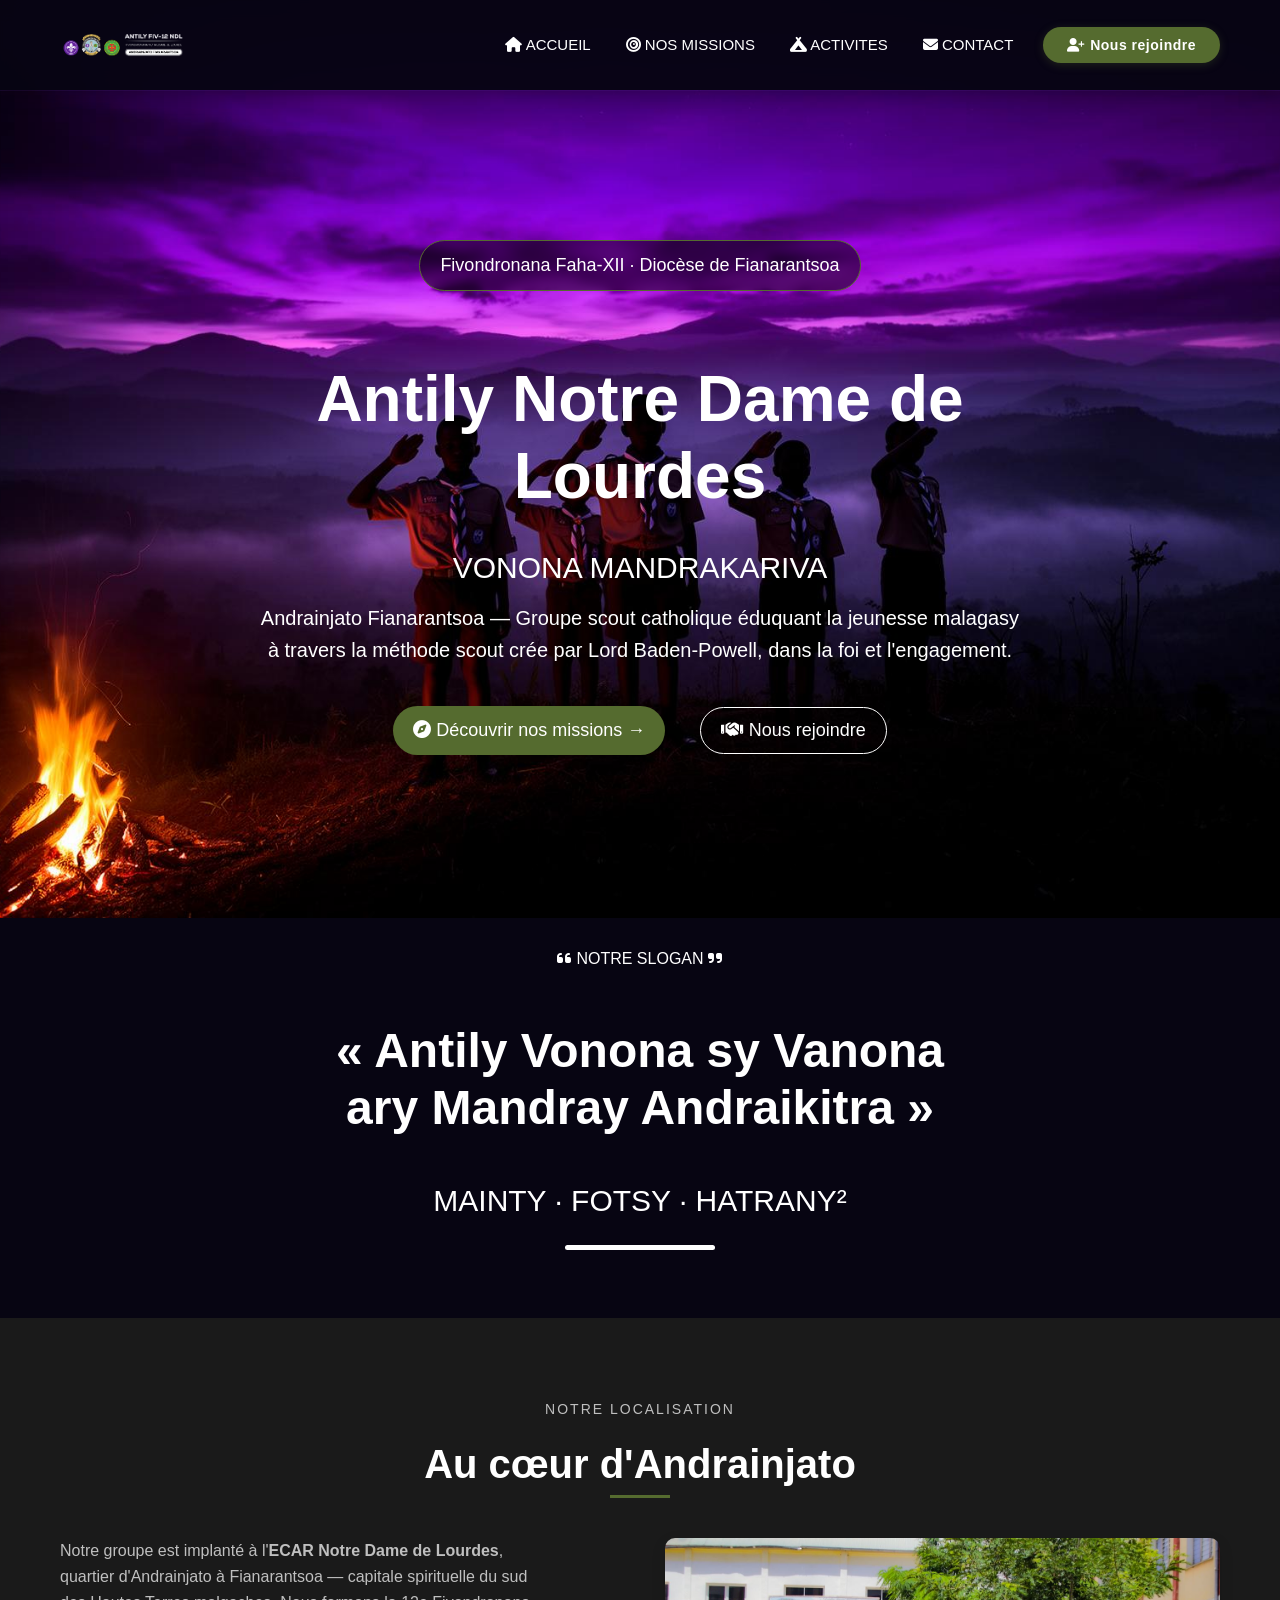
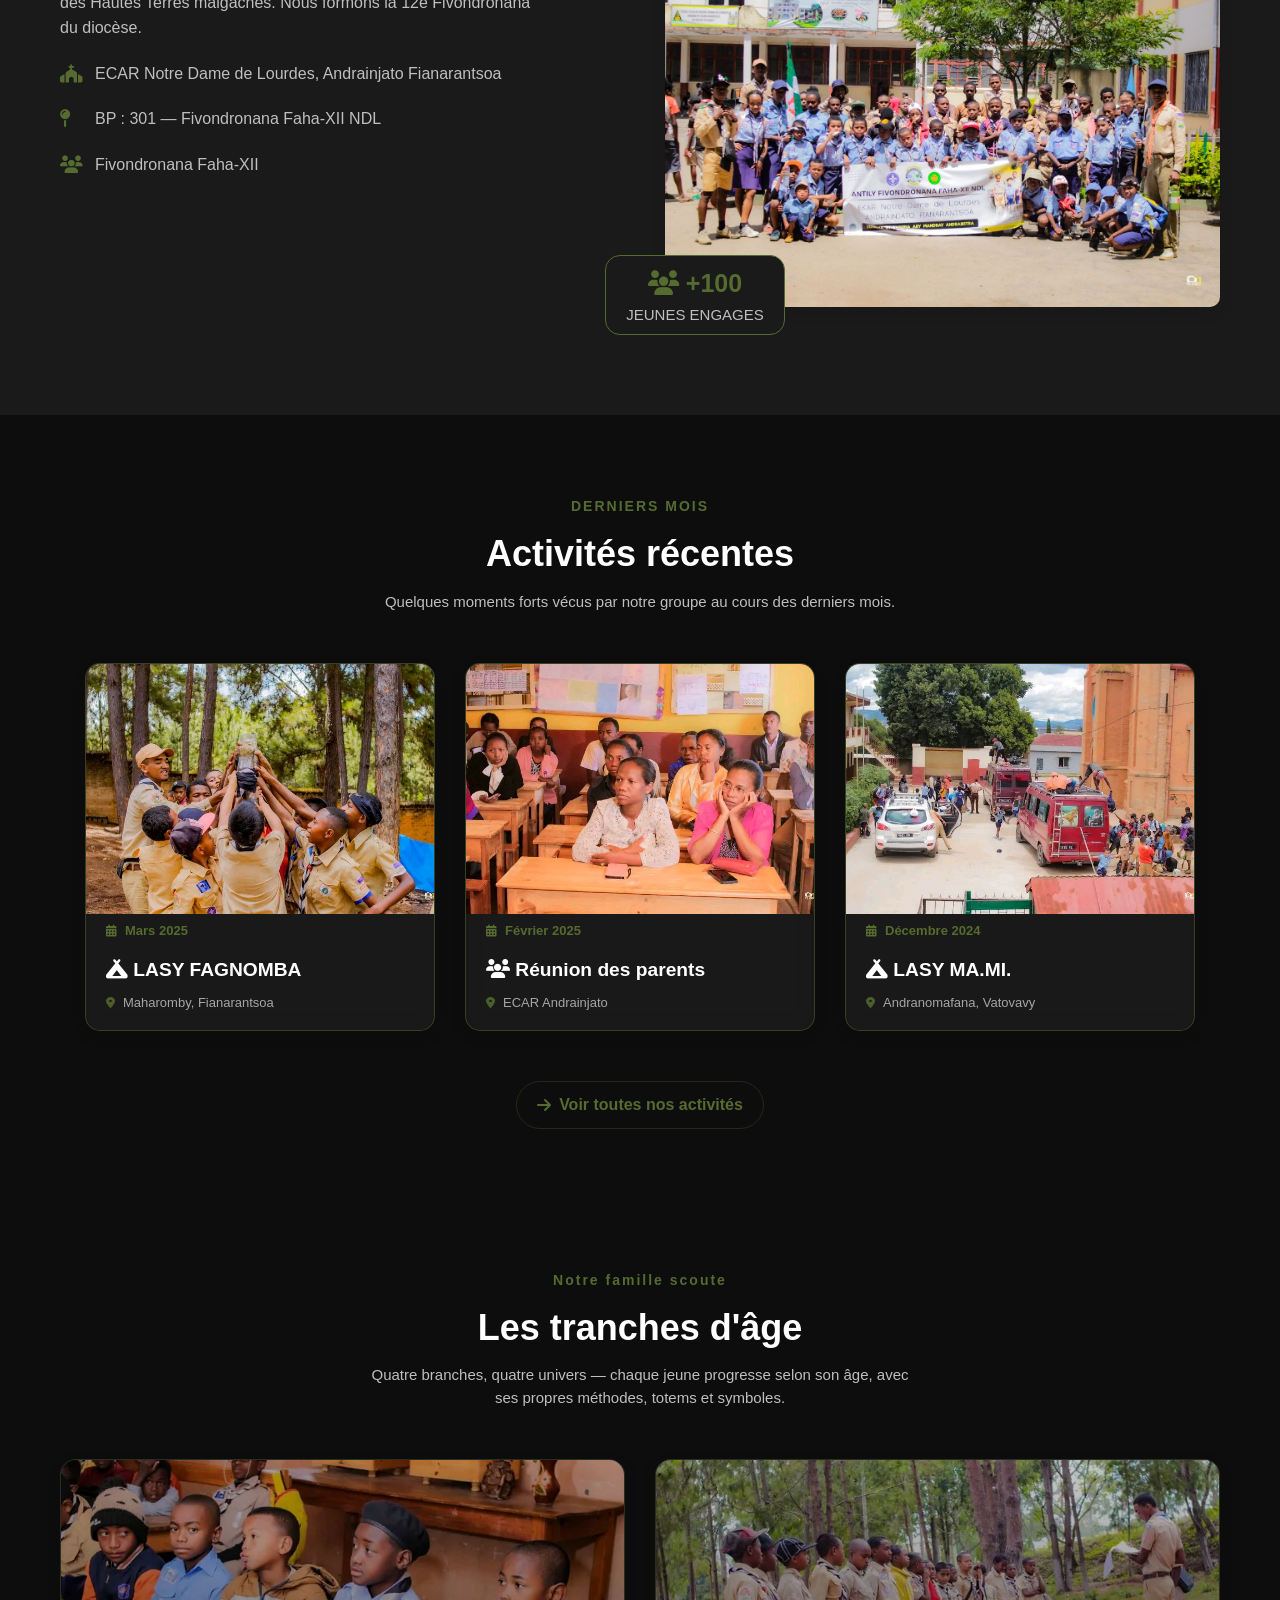
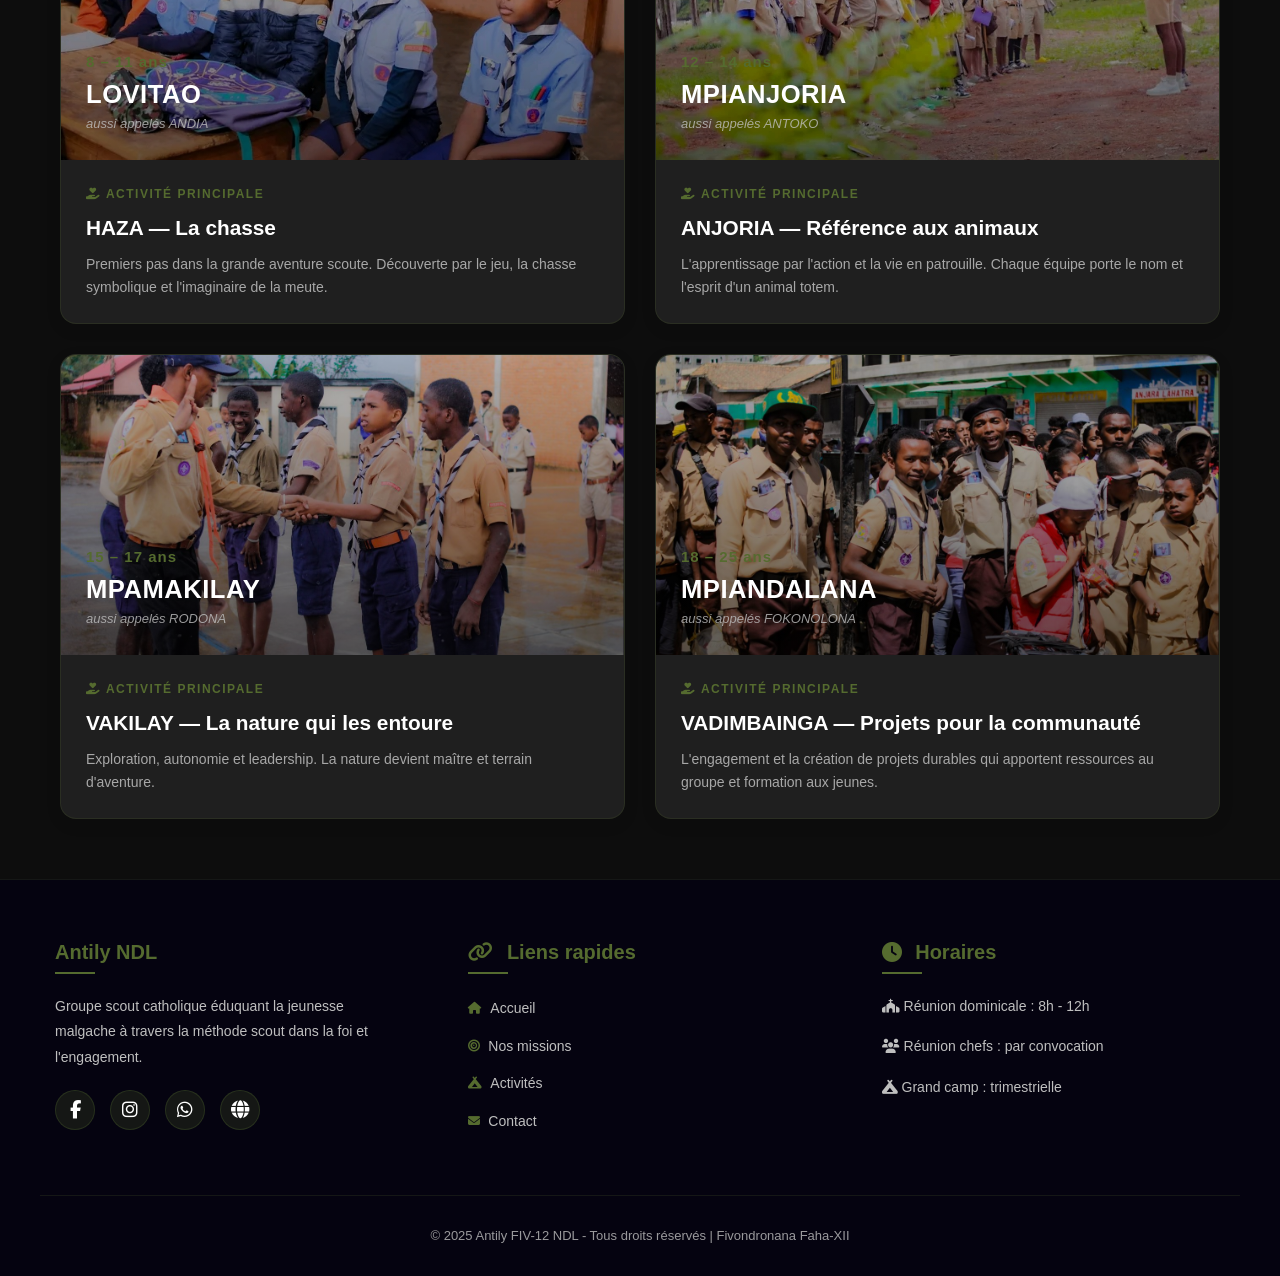
==== commit aa883ae3: "Add files via upload" ====
--- a/index.html
+++ b/index.html
@@ -16,12 +16,12 @@
             </a>
             <nav id="main-nav">
                 <ul>
-                    <li><a href="#accueil"><i class="fas fa-home"></i> ACCUEIL</a></li>
-                    <li><a href="#nosmissions"><i class="fas fa-bullseye"></i> NOS MISSIONS</a></li>
-                    <li><a href="#activites"><i class="fas fa-campground"></i> ACTIVITES</a></li>
-                    <li><a href="#contact"><i class="fas fa-envelope"></i> CONTACT</a></li>
+                    <li><a href="index.html"><i class="fas fa-home"></i> ACCUEIL</a></li>
+                    <li><a href="indexmissions.html"><i class="fas fa-bullseye"></i> NOS MISSIONS</a></li>
+                    <li><a href="indexactivites.html"><i class="fas fa-campground"></i> ACTIVITES</a></li>
+                    <li><a href="indexcontact.html"><i class="fas fa-envelope"></i> CONTACT</a></li>
                 </ul> 
-                <a href="#nousrejoindre"><button class="btn-contact"><i class="fas fa-user-plus"></i> Nous rejoindre</button></a>
+                <a href="indexrejoindre.html"><button class="btn-contact"><i class="fas fa-user-plus"></i> Nous rejoindre</button></a>
             </nav>
             <button class="menu-toggle" aria-label="Menu mobile">
                 <i class="fas fa-bars"></i>
@@ -35,8 +35,8 @@
             <h1>Antily Notre Dame de Lourdes</h1>
             <p class="soustitre"></i> VONONA MANDRAKARIVA</p>
             <p class="petitsubtitle"></i> Andrainjato Fianarantsoa — Groupe scout catholique éduquant la jeunesse malagasy à travers la méthode scout crée par Lord Baden-Powell, dans la foi et l'engagement.</p>
-            <a href="#nosmissions" class="btn-primary" id="primaire"><i class="fas fa-compass"></i> Découvrir nos missions →</a>
-            <a href="#contact" class="btn-secondary" id="secondaire"><i class="fas fa-handshake"></i> Nous rejoindre</a>
+            <a href="indexmissions.html" class="btn-primary" id="primaire"><i class="fas fa-compass"></i> Découvrir nos missions →</a>
+            <a href="indexrejoindre.html" class="btn-secondary" id="secondaire"><i class="fas fa-handshake"></i> Nous rejoindre</a>
         </div>
     </section>
 
@@ -66,7 +66,7 @@
             <div class="about-image">
                 <img src="images/photodegroupe.JPG" alt="Photo de groupe Antily NDL">
                 <div class="nombre">
-                    <p class="textenombre"><b style="font-size: 25px; color: #8550ff;"><i class="fas fa-users"></i> +100</b> <br>JEUNES ENGAGES</p>
+                    <p class="textenombre"><b style="font-size: 25px; color: #556b2f;"><i class="fas fa-users"></i> +100</b> <br>JEUNES ENGAGES</p>
                 </div>
             </div>
         </div>
@@ -103,7 +103,7 @@
             </div>
         </div>
         
-        <p class="voiractivite"><a href="#activites"><i class="fas fa-arrow-right"></i> Voir toutes nos activités</a></p>
+        <p class="voiractivite"><a href="indexactivites.html"><i class="fas fa-arrow-right"></i> Voir toutes nos activités</a></p>
     </section>
 
     <section class="tranches-age">
@@ -181,539 +181,6 @@
             </div>
         </div>
     </section>
-
-    <section id="nosmissions" class="nosmissions">
-        <div class="missions-content">
-            <p class="haut-mission"><b></i> NOTRE RAISON D'ÊTRE</b></p>
-            <h1>Nos <b style="color: #8550ff;"> Missions</b></h1>
-            <p class="soustitre1"> Éduquer la jeunesse malgache par la méthode scout de Lord Baden-Powell, enracinée dans la foi catholique et le service envers les autres.</p>
-        </div>
-        <div class="couleurfond"></div>
-    </section>
-
-    <section class="about-section">
-        <div style="text-align: center;">
-            <p class="haut-localisation"> LE SCOUTISME</p>
-            <h2 class="titre_mission">Une méthode <b style="color: #8550ff;"> éprouvée</b>, <br> une mission <b style="color: #8550ff;"> éternelle</b></h2>
-        </div>
-        <div class="container2">
-            <div class="about-content">
-                <p> Le scoutisme, fondé par <b>Lord Robert Baden-Powell</b> en 1907, est un mouvement éducatif mondial. Il propose aux jeunes de devenir des citoyens responsables, autonomes et solidaires à travers le jeu, l'action concrète et la vie en plein air.
-                </p>
-                <p class="lieu"> Le scoutisme catholique ajoute à cette méthode une dimension spirituelle essentielle : la rencontre personnelle avec le Christ, la vie sacramentelle, la prière et le service inspiré de l'Évangile.</p>
-                <p class="lieu"> Notre groupe vit cette mission au cœur d'Andrainjato Fianarantsoa, formant chaque semaine environ 100 jeunes des Hautes Terres.</p>
-            </div>
-            <div class="about-image">
-                <img src="images/methodes.jpg" alt="Photo de groupe Antily NDL">
-                <div class="nombre1">
-                    <p class="textenombre1"><i style="font-size: 13px; color: #8550ff;">« Essayez de laisser ce monde un peu <br> meilleur que vous ne l'avez trouvé. »</i> <br><i class="fas fa-feather-alt"></i> — Baden-Powell</p>
-                </div>
-            </div>
-        </div>
-    </section> 
-
-    <section class="tranches-age">
-        <p class="haut-tranches-age"> METHODE SCOUT</p>
-        <h1 class="titre-tranches-age">Les <b style="color: #471a77;"> SIX</b> principes fondamentaux</h1>
-        <p class="sous-tranches-age"> Six piliers qui structurent toute notre pédagogie d'éducation par l'action.</p>
-    
-        <div class="activite-recent-grid">
-            <!-- Carte 1 -->
-            <div class="activite-recent-card1">
-                <div class="petitlogo1"><i class="fas fa-hand-peace"></i></div>
-                <h3><i class="fas fa-scroll"></i> La Loi & la Promesse</h3>
-                <p class="lieu-activite">Le socle moral du scout : engagement personnel, parole donnée, code de vie partagé.</p>
-            </div>
-    
-            <!-- Carte 2 -->
-            <div class="activite-recent-card2">
-                <div class="petitlogo1"><i class="fas fa-users"></i></div>
-                <h3><i class="fas fa-people-arrows"></i> La vie en petite équipe</h3>
-                <p class="lieu-activite">La patrouille comme cellule de base. On apprend en faisant ensemble, on grandit par la responsabilité.</p>
-            </div>
-    
-            <!-- Carte 3 -->
-            <div class="activite-recent-card3">
-                <div class="petitlogo1"><i class="fas fa-hands"></i></div>
-                <h3><i class="fas fa-tools"></i> L'éducation par l'action</h3>
-                <p class="lieu-activite">Apprendre en faisant — Learning by doing. Pas de théorie sans expérience vécue.</p>
-            </div>
-<br>
-            <!-- Carte 4 -->
-            <div class="activite-recent-card1">
-                <div class="petitlogo1"><i class="fas fa-chart-line"></i></div>
-                <h3><i class="fas fa-medal"></i> La progression personnelle</h3>
-                <p class="lieu-activite">Chaque jeune avance à son rythme, étape par étape, à travers défis et badges concrets.</p>
-            </div>
-    
-            <!-- Carte 5 -->
-            <div class="activite-recent-card2">
-                <div class="petitlogo1"><i class="fas fa-tree"></i></div>
-                <h3><i class="fas fa-leaf"></i> La vie dans la nature</h3>
-                <p class="lieu-activite">La nature comme cadre éducatif : autonomie, débrouillardise, respect du vivant et émerveillement.</p>
-            </div>
-    
-            <!-- Carte 6 -->
-            <div class="activite-recent-card3">
-                <div class="petitlogo1"><i class="fas fa-chalkboard-user"></i></div>
-                <h3><i class="fas fa-user-check"></i> L'accompagnement adulte</h3>
-                <p class="lieu-activite">Une relation éducative — les chefs accompagnent sans imposer, guident par l'exemple.</p>
-            </div>
-        </div>
-    </section>
-
-    <section class="hero2">
-        <div class="contourmission">
-            <p class="haut-dimenionspirituelle"> Scout Catholique de Madagascar</p> <br>
-            <h1 class="titre-dimenionspirituelle"> La dimension spirituelle</h1><br>
-            <p class="sous-dimenionspirituelle"> Au-delà de la méthode scoute, notre groupe vit et exige une vie spirituelle forte, au service du Christ et de l'Église.</p>
-            
-            <div class="activite-recent-grid1">
-                <div class="activite-recent-card11">
-                    <i class="fas fa-pray"></i>
-                    <h3>La prière</h3>
-                    <p class="lieu-activite">Temps quotidiens et célébrations qui rythment la vie du groupe.</p>
-                </div>
-                
-                <div class="activite-recent-card11">
-                    <i class="fas fa-cross"></i>
-                    <h3>La foi</h3>
-                    <p class="lieu-activite">Approfondissement de l'Évangile et de la doctrine catholique adapté à chaque âge.</p>
-                </div>   
-    
-                <div class="activite-recent-card11">
-                    <i class="fas fa-hand-holding-heart"></i>
-                    <h3>Le service</h3>
-                    <p class="lieu-activite">Bonne action quotidienne, engagement paroissial, aide concrète aux plus démunis.</p>
-                </div>   
-    
-                <div class="activite-recent-card11">
-                    <i class="fas fa-heart"></i>
-                    <h3>L'amour de Dieu</h3>
-                    <p class="lieu-activite">Fondement de toute action : aimer Dieu et son prochain comme soi-même.</p>
-                </div>
-            </div>   
-        </div>
-    </section>
-
-    <section id="activites">
-        <div class="nosactivites">
-            <div class="missions-content">
-                <p class="haut-mission"><b> LA VIE DU GROUPE</b></p>
-                <h1 class="titreactivite">Nos <b style="color: #8550ff;"> Activités</b></h1>
-                <p class="soustitre1"> Du dimanche matin aux grands camps en pleine nature, voici comment nous vivons le scoutisme à Andrainjato.</p>
-            </div>
-            <div class="couleurfond"></div>
-        </div>
-
-        <section class="tranches-age">
-            <p class="haut-tranches-age"> AU QUOTIDIEN</p>
-            <h1 class="titre-tranches-age"> Activités hebdomadaires</h1>
-            <p class="sous-tranches-age"> Ce que nous vivons chaque semaine ensemble.</p>
-        
-            <div class="activite-recent-grid">
-                <!-- Carte 1 -->
-                <div class="activite-recent-card1">
-                    <div class="petitlogo1"><i class="fas fa-church"></i></div>
-                    <h3><i class="fas fa-hiking"></i> Réunion dominicale</h3>
-                    <p class="lieu-activite">Chaque dimanche matin à l'ECAR Notre Dame de Lourdes Andrainjato — temps fort de la semaine.</p>
-                </div>
-        
-                <!-- Carte 2 -->
-                <div class="activite-recent-card2">
-                    <div class="petitlogo1"><i class="fas fa-code"></i></div>
-                    <h3><i class="fas fa-puzzle-piece"></i> Ateliers code & nœuds</h3>
-                    <p class="lieu-activite">Maîtrise des nœuds scouts, signalisation, codes secrets et techniques de plein air.</p>
-                </div>
-        
-                <!-- Carte 3 -->
-                <div class="activite-recent-card3">
-                    <div class="petitlogo1"><i class="fas fa-recycle"></i></div>
-                    <h3><i class="fas fa-globe"></i> Recyclage de plastique</h3>
-                    <p class="lieu-activite">Engagement écologique : transformation des déchets en objets utiles pour la communauté.</p>
-                </div>
-<br>
-                <!-- Carte 4 -->
-                <div class="activite-recent-card1">
-                    <div class="petitlogo1"><i class="fas fa-futbol"></i></div>
-                    <h3><i class="fas fa-running"></i> Sport & football</h3>
-                    <p class="lieu-activite">Esprit d'équipe, fair-play et dépassement de soi à travers le sport collectif.</p>
-                </div>
-        
-                <!-- Carte 5 -->
-                <div class="activite-recent-card2">
-                    <div class="petitlogo1"><i class="fas fa-music"></i></div>
-                    <h3><i class="fas fa-microphone-alt"></i> Chant & animation</h3>
-                    <p class="lieu-activite">Apprentissage des chants scouts, animations de feux de camp et célébrations liturgiques.</p>
-                </div>
-        
-                <!-- Carte 6 -->
-                <div class="activite-recent-card3">
-                    <div class="petitlogo1"><i class="fas fa-gamepad"></i></div>
-                    <h3><i class="fas fa-dice-d6"></i> Jeux de cohésion</h3>
-                    <p class="lieu-activite">Grands jeux par patrouille, jeux de pistes et défis qui renforcent l'esprit de groupe.</p>
-                </div>
-            </div>
-        </section>
-
-        <section class="hero3">
-            <div class="nosactivitetitre">
-                <p class="haut-dimenionspirituelle"><i class="fas fa-campground"></i> Grands camps</p> <br>
-                <h1 class="titre-dimenionspirituelle"> Lasy — moments inoubliables</h1><br>
-                <p class="sous-dimenionspirituelle"> Nos deux grands camps de l'année — temps forts d'aventure et de fraternité.</p>
-            </div>
-        
-            <div class="tranches-age-grid">
-                <!-- Carte 1 -->
-                <div class="tranches-age-card">
-                    <div class="tranches-age-image-container">
-                        <img src="images/lasyfagnomba.JPG" alt="lasyfagnomba" class="imagetranche">
-                        <div class="image-overlay-content">
-                            <p class="autre-nom"><i class="fas fa-calendar-alt"></i> Mars 2026</p>
-                        </div>
-                    </div>
-                    <div class="card-text-content">
-                        <h3><i class="fas fa-campground"></i> LASY FAGNOMBA</h3>
-                        <p class="activite-principale"><i class="fas fa-map-marker-alt"></i> Maharomby, Fianarantsoa</p>
-                        <p class="description">Notre dernier grand camp, vécu en pleine nature à Maharomby. Aventure, fraternité et progression spirituelle pour toutes les branches.</p>
-                    </div>
-                </div>
-        
-                <!-- Carte 2 -->
-                <div class="tranches-age-card">
-                    <div class="tranches-age-image-container">
-                        <img src="images/lasymami.jpg" alt="lasymami - Anjoria" class="imagetranche">
-                        <div class="image-overlay-content">
-                            <p class="autre-nom"><i class="fas fa-calendar-alt"></i> Décembre 2025</p>
-                        </div>
-                    </div>
-                    <div class="card-text-content">
-                        <h3><i class="fas fa-tree"></i> LASY MAMI</h3>
-                        <p class="activite-principale"><i class="fas fa-map-marker-alt"></i> Andranomafana</p>
-                        <p class="description">Camp d'été à Andranomafana — un cadre exceptionnel pour vivre intensément l'expérience scoute, avec veillées, randonnées et visites des lieux.</p>
-                    </div>
-                </div>        
-            </div>
-        </section>
-
-        <section class="tranches-age">
-            <div>
-                <p class="haut-tranches-age"> Cérémonies & rites</p>
-                <h1 class="titre-tranches-age"> Temps forts de l'engagement</h1>
-                <p class="sous-tranches-age"> Les grands moments qui marquent la progression de chaque scout.</p>
-            </div>
-            <div class="grid-card-rites">    
-                <div class="bloc">
-                    <div class="contour">
-                        <img src="images/famehezatena.JPG" alt="" class="saryrite">
-                    </div>
-                    <div class="soratradroite">
-                        <h3 class="titre-soratradroite"> La Promesse scout</h3>
-                        <p class="sous-soratradroite">Engagement solennel devant Dieu et le groupe — moment fondateur de la vie scoute.</p>
-                    </div>
-                </div>
-                <div class="bloc">
-                    <div class="contour">
-                        <img src="images/mpamakilay.JPG" alt="" class="saryrite">
-                    </div>
-                    <div class="soratradroite">
-                        <h3 class="titre-soratradroite"> Remise de foulard</h3>
-                        <p class="sous-soratradroite">Rite de passage — chaque jeune reçoit le foulard aux deux couleurs du groupe.</p>
-                    </div>
-                </div>
-                <div class="bloc">
-                    <div class="contour">
-                        <img src="images/scalp.jpg" alt="" class="saryrite">
-                    </div>
-                    <div class="soratradroite">
-                        <h3 class="titre-soratradroite"> Promesse Chef de Patrouille</h3>
-                        <p class="sous-soratradroite">Reconnaissance des jeunes appelés à exercer une responsabilité de leadership.</p>
-                    </div>
-                </div>
-                <div class="bloc">
-                    <div class="contour">
-                        <img src="images/fivoriana.jpg" alt="" class="saryrite">
-                    </div>
-                    <div class="soratradroite">
-                        <h3 class="titre-soratradroite"> Réunion annuelle des parents</h3>
-                        <p class="sous-soratradroite">Rencontre indispensable pour expliquer notre mission et co-éduquer ensemble les jeunes.</p>
-                    </div>
-                </div>
-            </div>
-        </section>
-
-        <section class="tranches-age">
-            <div>
-                <p class="haut-tranches-age"><i class="fas fa-images"></i> En images</p>
-                <h1 class="titre-tranches-age"> Notre galerie</h1>
-            </div>
-        
-            <div class="galerierehetre">
-                <div class="contoursary">
-                    <img src="images/galerie1.jpg" alt="" class="saryrite">
-                    <div class="galerie-overlay"><i class="fas fa-search-plus"></i></div>
-                </div>
-                <div class="contoursary">
-                    <img src="images/galerie2.jpg" alt="" class="saryrite">
-                    <div class="galerie-overlay"><i class="fas fa-search-plus"></i></div>
-                </div>
-                <div class="contoursary">
-                    <img src="images/galerie3.jpg" alt="" class="saryrite">
-                    <div class="galerie-overlay"><i class="fas fa-search-plus"></i></div>
-                </div>
-                <div class="contoursary">
-                    <img src="images/galerie4.JPG" alt="" class="saryrite">
-                    <div class="galerie-overlay"><i class="fas fa-search-plus"></i></div>
-                </div>
-                <div class="contoursary">
-                    <img src="images/galerie5.JPG" alt="" class="saryrite">
-                    <div class="galerie-overlay"><i class="fas fa-search-plus"></i></div>
-                </div>
-                <div class="contoursary">
-                    <img src="images/galerie61.jpg" alt="" class="saryrite">
-                    <div class="galerie-overlay"><i class="fas fa-search-plus"></i></div>
-                </div>
-                <div class="contoursary">
-                    <img src="images/galerie7.jpg" alt="" class="saryrite">
-                    <div class="galerie-overlay"><i class="fas fa-search-plus"></i></div>
-                </div>
-                <div class="contoursary">
-                    <img src="images/galerie81.jpg" alt="" class="saryrite">
-                    <div class="galerie-overlay"><i class="fas fa-search-plus"></i></div>
-                </div>
-            </div>
-        </section>
-    </section>
-
-    <!-- SECTION CONTACT -->
-<section id="contact" class="contact-section">
-    <div class="contact-container">
-        <!-- En-tête -->
-        <div class="section-header">
-            <div class="badge">
-                 <p>CONTACTEZ-NOUS</p>
-            </div> <br>
-            <h2>Restons connectés</h2>
-            <p>Une question ? Un projet ? Écrivez-nous via WhatsApp, nous vous répondrons dans les meilleurs délais.</p>
-        </div>
-
-        <div class="contact-grid">
-            <!-- Colonne gauche - Informations -->
-            <div class="info-card">
-                <div class="info-header">
-                    <h3><i class="fas fa-address-card"></i> ANTILY NDL</h3>
-                    <p>FIVONDRONANA - FAHA-XII, ANDRAINJATO</p>
-                </div>
-                
-                <div class="info-grid">
-                    <!-- phone -->
-                    <div class="info-item">
-                        <div class="info-icon">
-                            <i class="fas fa-phone-alt"></i>
-                        </div>
-                        <div class="info-content">
-                            <h4>Téléphone</h4>
-                            <p>034 09 034 15</p>
-                        </div>
-                    </div>
-
-                    <!-- WhatsApp -->
-                    <div class="info-item">
-                        <div class="info-icon">
-                            <i class="fab fa-whatsapp"></i>
-                        </div>
-                        <div class="info-content">
-                            <h4>WhatsApp</h4>
-                            <p>+261 33 12 338 00</p>
-                        </div>
-                    </div>
-                    
-                    <!-- Facebook -->
-                    <div class="info-item">
-                        <div class="info-icon">
-                            <i class="fab fa-facebook-f"></i>
-                        </div>
-                        <div class="info-content">
-                            <h4>Facebook</h4>
-                            <p>Antily Fiv NDL Andrainjato</p>
-                        </div>
-                    </div>
-                    
-                    <!-- Adresse -->
-                    <div class="info-item">
-                        <div class="info-icon">
-                            <i class="fas fa-map-marker-alt"></i>
-                        </div>
-                        <div class="info-content">
-                            <h4>Adresse</h4>
-                            <p>ECAR Notre Dame de Lourdes Andrainjato Fianarantsoa<br>BP : 301</p>
-                        </div>
-                    </div>
-                    
-                    <!-- Groupe -->
-                    <div class="info-item">
-                        <div class="info-icon">
-                            <i class="fas fa-users"></i>
-                        </div>
-                        <div class="info-content">
-                            <h4>Groupe</h4>
-                            <p>Fivondronana Faha-XII NDL — Diocèse de Fianarantsoa</p>
-                        </div>
-                    </div>
-                </div>
-            </div>
-
-            <!-- Colonne droite - Formulaire WhatsApp -->
-            <div class="form-card">
-                <div class="form-header">
-                    <h3><i class="fab fa-whatsapp"></i> Envoyez-nous un message</h3>
-                    <p>Au clic sur « Envoyer », votre message s'ouvrira dans WhatsApp et sera chez nous.</p>
-                </div>
-
-                <form id="whatsappForm">
-                    <div class="form-row">
-                        <div class="form-group">
-                            <label>NOM <span class="required">*</span></label>
-                            <input type="text" id="nom" placeholder="Votre nom complet" required>
-                        </div>
-                        <div class="form-group">
-                            <label>TÉLÉPHONE</label>
-                            <input type="tel" id="telephone" placeholder="034 ...">
-                        </div>
-                    </div>
-
-                    <div class="form-group">
-                        <label>EMAIL</label>
-                        <input type="email" id="email" placeholder="vous@exemple.com">
-                    </div>
-
-                    <div class="form-group">
-                        <label>MESSAGE <span class="required">*</span></label>
-                        <textarea id="message" placeholder="Bonjour, j'aimerais en savoir plus sur..." required></textarea>
-                    </div>
-
-                    <button type="button" class="whatsapp-btn" onclick="sendToWhatsApp()">
-                        <i class="fab fa-whatsapp"></i>
-                        Envoyer via WhatsApp
-                    </button>
-                    <div class="whatsapp-note">
-                        <i class="fas fa-shield-alt"></i> Vos informations sont confidentielles
-                    </div>
-                </form>
-            </div>
-        </div>
-    </div>
-</section>
-
-<script>
-    function sendToWhatsApp() {
-        // Récupération des valeurs
-        let nom = document.getElementById('nom').value.trim();
-        let telephone = document.getElementById('telephone').value.trim();
-        let email = document.getElementById('email').value.trim();
-        let message = document.getElementById('message').value.trim();
-        
-        // Validation des champs obligatoires
-        if (nom === "") {
-            alert("Veuillez entrer votre nom.");
-            document.getElementById('nom').focus();
-            return;
-        }
-        
-        if (message === "") {
-            alert("Veuillez entrer votre message.");
-            document.getElementById('message').focus();
-            return;
-        }
-        
-        // Construction du message pour WhatsApp
-        let whatsappMessage = "*Nouveau message depuis le site Antily NDL*%0A%0A";
-        whatsappMessage += "*Nom :* " + encodeURIComponent(nom) + "%0A";
-        
-        if (telephone !== "") {
-            whatsappMessage += "*Téléphone :* " + encodeURIComponent(telephone) + "%0A";
-        }
-        
-        if (email !== "") {
-            whatsappMessage += "*Email :* " + encodeURIComponent(email) + "%0A";
-        }
-        
-        whatsappMessage += "%0A*Message :*%0A" + encodeURIComponent(message) + "%0A%0A";
-        whatsappMessage += "*📅 Date :* " + new Date().toLocaleDateString('fr-FR') + "%0A";
-        whatsappMessage += "*⏰ Heure :* " + new Date().toLocaleTimeString('fr-FR');
-        
-        // Numéro WhatsApp (à remplacer par le vrai numéro)
-        let phoneNumber = "261331233800";
-        
-        // Création du lien WhatsApp
-        let whatsappUrl = "https://wa.me/" + phoneNumber + "?text=" + whatsappMessage;
-        
-        // Ouverture de WhatsApp
-        window.open(whatsappUrl, '_blank');
-    }
-</script>
-<section id="nousrejoindre">
-    <div class="rejoindre-container">
-        <!-- Badge -->
-        <div class="rejoindre-badge">
-            <span> REJOIGNEZ L'AVENTURE</span>
-        </div>
-
-        <!-- Titre -->
-        <div class="rejoindre-title">
-            <h2> Nous rejoindre</h2>
-            <div class="title-underline"></div>
-        </div>
-
-        <!-- Sous-titre -->
-        <div class="rejoindre-subtitle">
-            <p>Devenez acteur du changement et vivez une expérience unique au service des autres.</p>
-        </div>
-
-        <!-- Cartes avantages -->
-        <div class="rejoindre-avantages">
-            <div class="avantage-card">
-                <div class="avantage-icon">
-                    <i class="fas fa-smile"></i>
-                </div>
-                <h4>Amitié & Partage</h4>
-            </div>
-            <div class="avantage-card">
-                <div class="avantage-icon">
-                    <i class="fas fa-mountain"></i>
-                </div>
-                <h4>Aventure & Nature</h4>
-            </div>
-            <div class="avantage-card">
-                <div class="avantage-icon">
-                    <i class="fas fa-hand-sparkles"></i>
-                </div>
-                <h4>Engagement & Service</h4>
-            </div>
-        </div>
-
-        <!-- Message d'appel -->
-        <div class="rejoindre-message">
-            <p><i class="fas fa-quote-left"></i> Deviens la meilleure version de toi-même <i class="fas fa-quote-right"></i></p>
-            <div class="citation">— La méthode scoute —</div>
-        </div>
-
-        <!-- Boutons -->
-        <div class="rejoindre-buttons">
-            <a href="#" class="btn-rejoindre btn-primary-rejoindre">
-                <i class="fas fa-user-plus"></i> Devenir scout
-            </a>
-            <a href="#" class="btn-rejoindre btn-secondary-rejoindre">
-                <i class="fas fa-chalkboard-user"></i> Devenir chef
-            </a>
-        </div>
-
-        <!-- Note finale -->
-        <div class="rejoindre-note">
-             Rejoignez-nous le dimanche matin à l'ECAR Notre Dame de Lourdes ANDRAINJATO FIANARANTSOA
-        </div>
-    </div>
-</section>
 
     <footer>
         <div class="footer-content">
@@ -730,10 +197,10 @@
             <div class="footer-section">
                 <h3><i class="fas fa-link"></i> Liens rapides</h3>
                 <ul>
-                    <li><a href="#accueil"><i class="fas fa-home"></i> Accueil</a></li>
-                    <li><a href="#nosmissions"><i class="fas fa-bullseye"></i> Nos missions</a></li>
-                    <li><a href="#activites"><i class="fas fa-campground"></i> Activités</a></li>
-                    <li><a href="#contact"><i class="fas fa-envelope"></i> Contact</a></li>
+                    <li><a href="index.html"><i class="fas fa-home"></i> Accueil</a></li>
+                    <li><a href="indexmissions.html"><i class="fas fa-bullseye"></i> Nos missions</a></li>
+                    <li><a href="indexactivites.html"><i class="fas fa-campground"></i> Activités</a></li>
+                    <li><a href="indexcontact.html"><i class="fas fa-envelope"></i> Contact</a></li>
                 </ul>
             </div>
             <div class="footer-section">
@@ -748,6 +215,7 @@
         </div>
     </footer>
 
+
     <script src="script.js"></script>
 </body>
 </html>
--- a/cssstylevf.css
+++ b/cssstylevf.css
@@ -1,11 +1,11 @@
 /* Variables CSS */
 :root {
-    --primary-color: #8550ff;
-    --primary-dark: #471a77;
-    --dark-color: #070512;
+    --primary-color: #556b2f;
+    --primary-dark: #556b2f;
+    --dark-color: #0d0d0d;
     --light-color: #ffffff;
-    --gray-light: #f9e4df;
-    --purple-dark: #140927;
+    --gray-light: #bfbfbf;
+    --purple-dark: #1a1a1a;
     --box-shadow: 0 5px 15px rgba(0, 0, 0, 0.1);
     --transition: all 0.3s ease;
     --border-radius: 7px;
@@ -198,7 +198,6 @@
     padding: 8px 0;
 }
 
-/* Effet underline professionnel */
 nav ul li a::after {
     content: '';
     position: absolute;
@@ -206,7 +205,7 @@
     left: 0;
     width: 0;
     height: 2px;
-    background: linear-gradient(90deg, var(--primary-color), #a87bff);
+    background-color: var(--primary-color);
     transition: width 0.3s ease;
 }
 
@@ -218,9 +217,8 @@
     color: var(--primary-color);
 }
 
-/* Bouton Nous rejoindre desktop */
 .btn-contact {
-    background: linear-gradient(135deg, var(--primary-color), var(--primary-dark));
+    background-color: var(--primary-color);
     color: var(--light-color);
     border: none;
     padding: 10px 24px;
@@ -230,17 +228,16 @@
     cursor: pointer;
     transition: var(--transition);
     letter-spacing: 0.5px;
-    box-shadow: 0 2px 10px rgba(133, 80, 255, 0.3);
+    box-shadow: 0 2px 10px rgba(85, 107, 46, 0.29);
     white-space: nowrap;
 }
 
 .btn-contact:hover {
     transform: translateY(-2px);
-    background: linear-gradient(135deg, #9a6aff, var(--primary-color));
-    box-shadow: 0 5px 20px rgba(133, 80, 255, 0.5);
-}
-
-/* Menu mobile toggle */
+    background-color: #556b2f;
+    box-shadow: 0 5px 20px rgba(85, 107, 46, 0.482);
+}
+
 .menu-toggle {
     display: none;
     background: none;
@@ -257,18 +254,16 @@
     color: var(--primary-color);
 }
 
-/* ========== RESPONSIVE MOBILE ========== */
+/* ========== RESPONSIVE MOBILE HEADER ========== */
 @media (max-width: 768px) {
     header {
         padding: 12px 0;
     }
     
-    /* Afficher le bouton hamburger */
     .menu-toggle {
         display: block;
     }
     
-    /* Menu mobile - les 4 menus sont ici */
     nav {
         position: fixed;
         top: 0;
@@ -276,15 +271,14 @@
         width: 80%;
         max-width: 320px;
         height: 100vh;
-        background: linear-gradient(135deg, rgba(7, 5, 18, 0.98), rgba(20, 9, 39, 0.98));
-        backdrop-filter: blur(15px);
+        background-color: #0a0618;
         flex-direction: column;
         align-items: flex-start;
         justify-content: flex-start;
         padding: 80px 25px 30px;
         transition: right 0.3s ease;
         box-shadow: -5px 0 25px rgba(0, 0, 0, 0.3);
-        border-left: 1px solid rgba(133, 80, 255, 0.2);
+        border-left: 1px solid rgba(85, 107, 46, 0.29);
         z-index: 1000;
         gap: 0;
     }
@@ -293,7 +287,6 @@
         right: 0;
     }
     
-    /* Les 4 menus en colonne */
     nav ul {
         flex-direction: column;
         gap: 25px;
@@ -317,7 +310,6 @@
         bottom: 8px;
     }
     
-    /* Bouton Nous rejoindre dans le menu mobile */
     .btn-contact {
         width: 100%;
         text-align: center;
@@ -326,7 +318,6 @@
         font-size: 16px;
     }
     
-    /* Ajustement du logo */
     .logo img {
         height: 45px;
     }
@@ -375,7 +366,6 @@
     }
 }
 
-/* Pour les tablettes */
 @media (min-width: 769px) and (max-width: 992px) {
     nav ul {
         gap: 20px;
@@ -402,8 +392,11 @@
 /* SECTION HERO */
 .hero {
     height: 102vh;
-    background: linear-gradient(rgba(0, 0, 0, 0.6), rgba(0, 0, 0, 0.6)), 
-                url('images/couverture.jpeg') center/cover no-repeat;
+    background-color: #000;
+    background-image: url('images/couverture.jpeg');
+    background-position: center;
+    background-size: cover;
+    background-repeat: no-repeat;
     display: flex;
     align-items: center;
     text-align: center;
@@ -414,9 +407,9 @@
 .hero-content {
     max-width: 800px;
     margin: 0 auto;
-}
-
-/* Correction: Ajustement du mot Fivondronana */
+    padding: 0 20px;
+}
+
 .haut-accueil {
     margin-top: -20px;
     font-size: 18px;
@@ -462,6 +455,64 @@
     border: solid 1px #ffffff;
 }
 
+/* Hero responsive */
+@media (max-width: 768px) {
+    .hero h1 {
+        font-size: 2rem;
+    }
+    
+    .hero-content {
+        padding: 0 15px;
+    }
+    
+    .haut-accueil {
+        width: 90%;
+        font-size: 12px;
+        padding: 8px 15px;
+        margin: 60px auto 20px;
+    }
+    
+    .soustitre {
+        font-size: 1.2rem;
+        margin-top: 15px;
+    }
+    
+    .petitsubtitle {
+        font-size: 0.9rem;
+    }
+    
+    .btn-primary,
+    .btn-secondary {
+        display: block;
+        width: 80%;
+        margin: 10px auto;
+        text-align: center;
+    }
+    
+    .btn-secondary {
+        margin-left: auto;
+    }
+}
+
+@media (max-width: 480px) {
+    .hero h1 {
+        font-size: 1.5rem;
+    }
+    
+    .soustitre {
+        font-size: 1rem;
+    }
+    
+    .petitsubtitle {
+        font-size: 0.8rem;
+    }
+    
+    #primaire, #secondaire {
+        font-size: 14px;
+        width: 90%;
+    }
+}
+
 .hero1 {
     height: 400px;
     background-color: #070512;
@@ -470,11 +521,11 @@
     justify-content: center;
     text-align: center;
     color: var(--light-color);
-    background: linear-gradient(to right, #250d3e, #070512, #250d3e);
 }
 
 .hero-slogant {
     text-align: center;
+    padding: 0 20px;
 }
 
 .hero-slogant h1 {
@@ -507,9 +558,29 @@
     border-radius: 150px;
 }
 
+@media (max-width: 768px) {
+    .hero1 {
+        height: auto;
+        padding: 60px 0;
+    }
+    
+    .slogant {
+        font-size: 1.5rem;
+    }
+    
+    .slogant-couleur {
+        font-size: 1.2rem;
+        margin-top: 20px;
+    }
+    
+    .intro-slogant {
+        font-size: 0.9rem;
+    }
+}
+
 /* SECTION A PROPOS */
 .about-section {
-    padding: 100px 0;
+    padding: 80px 0;
     background-color: var(--purple-dark);
     min-height: 620px;
 }
@@ -518,35 +589,28 @@
     color: var(--gray-light);
 }
 
-/* Suppression du background et alignement à gauche */
 .haut-localisation {
     font-size: 14px;
     letter-spacing: 2px;
     color: var(--primary-color);
-    margin-left: 180px;
-    padding: 0;
-    background: none;
-    border: none;
-    width: auto;
-    height: auto;
-    text-align: left;
+    text-align: center;
+    margin-bottom: 20px;
 }
 
 .titre_localisation {
     font-size: 40px;
     color: var(--light-color);
-    margin-left: -720px;
-    margin-top: 30px;
-    margin-bottom: 60px;
-    text-align: left;
-    display: inline-block;
+    text-align: center;
+    margin-bottom: 50px;
+    display: block;
 }
 
 .titre_localisation::after {
     content: '';
     position: absolute;
     bottom: -10px;
-    left: 0;
+    left: 50%;
+    transform: translateX(-50%);
     width: 60px;
     height: 3px;
     background-color: var(--primary-color);
@@ -562,20 +626,16 @@
     padding: 0 20px;
 }
 
-/* Image en droite et remontée */
 .about-image {
     flex: 1;
-    margin-top: -80px;
 }
 
 .about-image img {
-    width: 110%;
+    width: 100%;
     border-radius: 10px;
     box-shadow: var(--box-shadow);
-    margin-top: -110px;
-}
-
-/* Texte à gauche */
+}
+
 .about-content {
     flex: 1;
     text-align: left;
@@ -587,7 +647,6 @@
     line-height: 1.6;
 }
 
-/* Lieux avec icônes - alignés à gauche */
 .lieu {
     margin-top: 20px;
     display: flex;
@@ -606,7 +665,6 @@
     margin-top: 25px;
 }
 
-/* Badge nombre */
 .nombre {
     position: relative;
     background-color: var(--purple-dark);
@@ -627,8 +685,21 @@
     color: var(--light-color);
 }
 
-/* Responsive */
+@media (max-width: 992px) {
+    .about-section {
+        padding: 60px 0;
+    }
+    
+    .titre_localisation {
+        font-size: 32px;
+    }
+}
+
 @media (max-width: 768px) {
+    .about-section {
+        padding: 50px 0;
+    }
+    
     .container2 {
         flex-direction: column;
         text-align: center;
@@ -648,15 +719,12 @@
     .titre_localisation {
         text-align: center;
         display: block;
-    }
-    
-    .titre_localisation::after {
-        left: 50%;
-        transform: translateX(-50%);
+        font-size: 28px;
     }
     
     .haut-localisation {
         text-align: center;
+        margin-bottom: 15px;
     }
     
     .lieu {
@@ -672,9 +740,27 @@
     }
 }
 
+@media (max-width: 480px) {
+    .about-section {
+        padding: 40px 0;
+    }
+    
+    .titre_localisation {
+        font-size: 24px;
+    }
+    
+    .about-content p {
+        font-size: 14px;
+    }
+    
+    .lieu {
+        font-size: 13px;
+    }
+}
+
 /* Section Activités récentes */
 .activite {
-    padding: 100px 0;
+    padding: 80px 0;
     background-color: var(--dark-color);
     min-height: 550px;
 }
@@ -686,6 +772,7 @@
     flex-wrap: wrap;
     margin-top: 50px;
     background-color: var(--dark-color);
+    padding: 0 20px;
 }
 
 .activite-recent-card1,
@@ -694,7 +781,7 @@
     background-color: rgba(255, 255, 255, 0.05);
     backdrop-filter: blur(10px);
     border-radius: 15px;
-    border: 1px solid rgba(133, 80, 255, 0.2);
+    border: 1px solid rgba(85, 107, 46, 0.482);
     overflow: hidden;
     box-shadow: var(--box-shadow);
     transition: var(--transition);
@@ -706,7 +793,7 @@
 .activite-recent-card3:hover {
     transform: translateY(-10px);
     border-color: var(--primary-color);
-    box-shadow: 0 10px 30px rgba(133, 80, 255, 0.2);
+    box-shadow: 0 10px 30px rgba(85, 107, 46, 0.482);
 }
 
 .imageactivite {
@@ -716,7 +803,6 @@
     transition: transform 0.5s ease;
 }
 
-/* Animation zoom-in de l'image au survol */
 .activite-recent-card1:hover .imageactivite,
 .activite-recent-card2:hover .imageactivite,
 .activite-recent-card3:hover .imageactivite {
@@ -801,6 +887,7 @@
     max-width: 600px;
     font-size: 15px;
     line-height: 1.5;
+    padding: 0 20px;
 }
 
 .voiractivite {
@@ -818,20 +905,71 @@
     gap: 8px;
     padding: 10px 20px;
     border-radius: 30px;
-    border: 1px solid rgba(133, 80, 255, 0.3);
+    border: 1px solid rgba(85, 107, 46, 0.3);
 }
 
 .voiractivite a:hover {
     color: var(--light-color);
     gap: 12px;
     border-color: var(--primary-color);
-    background-color: rgba(133, 80, 255, 0.1);
+    background-color: rgba(85, 107, 46, 0.1);
     text-decoration: none;
+}
+
+@media (max-width: 768px) {
+    .activite {
+        padding: 50px 0;
+    }
+    
+    .activite-recent-grid {
+        flex-direction: column;
+        align-items: center;
+        gap: 25px;
+    }
+    
+    .activite-recent-card1,
+    .activite-recent-card2,
+    .activite-recent-card3 {
+        width: 100%;
+        max-width: 400px;
+    }
+    
+    .titre-activite-recent {
+        font-size: 28px;
+    }
+    
+    .sous-activite-recent {
+        font-size: 14px;
+    }
+    
+    .imageactivite {
+        height: 200px;
+    }
+}
+
+@media (max-width: 480px) {
+    .activite {
+        padding: 40px 0;
+    }
+    
+    .titre-activite-recent {
+        font-size: 24px;
+    }
+    
+    .haut-activite-recent {
+        font-size: 12px;
+    }
+    
+    .activite-recent-card1 h3,
+    .activite-recent-card2 h3,
+    .activite-recent-card3 h3 {
+        font-size: 1rem;
+    }
 }
 
 /* Section Tranches d'âge */
 .tranches-age {
-    padding: 40px 0 120px 0;
+    padding: 60px 0;
     background-color: var(--dark-color);
     min-height: 550px;
 }
@@ -859,9 +997,9 @@
     max-width: 600px;
     font-size: 15px;
     line-height: 1.5;
-}
-
-/* Grid pour disposition 2x2 */
+    padding: 0 20px;
+}
+
 .tranches-age-grid {
     display: grid;
     grid-template-columns: repeat(2, 1fr);
@@ -871,12 +1009,10 @@
     padding: 0 20px;
 }
 
-/* Cartes */
 .tranches-age-card {
-    background: linear-gradient(135deg, rgba(255, 255, 255, 0.08), rgba(255, 255, 255, 0.02));
-    backdrop-filter: blur(10px);
+    background-color: rgba(255, 255, 255, 0.08);
     border-radius: 16px;
-    border: 1px solid rgba(133, 80, 255, 0.2);
+    border: 1px solid rgba(85, 107, 46, 0.2);
     overflow: hidden;
     box-shadow: var(--box-shadow);
     transition: var(--transition);
@@ -886,7 +1022,7 @@
 .tranches-age-card:hover {
     transform: translateY(-10px);
     border-color: var(--primary-color);
-    box-shadow: 0 10px 30px rgba(133, 80, 255, 0.2);
+    box-shadow: 0 10px 30px rgba(85, 107, 46, 0.2);
 }
 
 .tranches-age-image-container {
@@ -985,25 +1121,116 @@
     line-height: 1.6;
 }
 
+@media (max-width: 992px) {
+    .tranches-age-grid {
+        max-width: 900px;
+        gap: 25px;
+    }
+    
+    .tranches-age-image-container {
+        height: 270px;
+    }
+    
+    .image-overlay-content h3 {
+        font-size: 1.4rem;
+    }
+    
+    .card-text-content h3 {
+        font-size: 1.2rem;
+    }
+}
+
+@media (max-width: 768px) {
+    .tranches-age {
+        padding: 50px 0;
+    }
+    
+    .tranches-age-grid {
+        grid-template-columns: 1fr;
+        gap: 25px;
+    }
+    
+    .titre-tranches-age {
+        font-size: 28px;
+    }
+    
+    .tranches-age-image-container {
+        height: 250px;
+    }
+    
+    .image-overlay-content h3 {
+        font-size: 1.3rem;
+    }
+    
+    .card-text-content {
+        padding: 20px;
+    }
+    
+    .card-text-content h3 {
+        font-size: 1.1rem;
+    }
+}
+
+@media (max-width: 480px) {
+    .tranches-age {
+        padding: 40px 0;
+    }
+    
+    .titre-tranches-age {
+        font-size: 24px;
+    }
+    
+    .sous-tranches-age {
+        font-size: 13px;
+    }
+    
+    .tranches-age-image-container {
+        height: 220px;
+    }
+    
+    .image-overlay-content {
+        padding: 20px;
+    }
+    
+    .image-overlay-content h3 {
+        font-size: 1.2rem;
+    }
+    
+    .age-indicatif {
+        font-size: 13px;
+    }
+    
+    .autre-nom {
+        font-size: 11px;
+    }
+    
+    .card-text-content h3 {
+        font-size: 1rem;
+    }
+    
+    .description {
+        font-size: 13px;
+    }
+}
+
 /* ========== SECTION NOS MISSIONS ========== */
 .nosmissions {
     height: 500px;
-    background: linear-gradient(rgba(0, 0, 0, 0.6), rgba(0, 0, 0, 0.6)), 
-                url('images/mission.jpg') center/cover no-repeat;
+    background-color: #000;
+    background-image: url('images/mission.jpg');
+    background-position: center;
+    background-size: cover;
+    background-repeat: no-repeat;
     display: flex;
     align-items: center;
     text-align: center;
     color: var(--light-color);
     padding-top: 10px;
-    background-position: center;
 }
 
 .titre_mission {
     font-size: 40px;
     color: var(--light-color);
-    margin-left: -720px;
-    margin-top: 30px;
-    margin-bottom: 60px;
     text-align: center;
     display: inline-block;
 }
@@ -1012,11 +1239,13 @@
     content: '';
     position: absolute;
     bottom: -10px;
-    left: 0;
+    left: 50%;
+    transform: translateX(-50%);
     width: 60px;
     height: 3px;
     background-color: var(--primary-color);
 }
+
 .couleurfond {
     width: 100%;
     height: 500px;
@@ -1030,13 +1259,16 @@
     width: 800px;
     height: 250px;
     margin: 0 auto;
+    position: relative;
+    z-index: 1;
+    padding: 0 20px;
 }
 
 .haut-mission {
     font-size: 16px;
     text-align: center;
     display: inline-block;
-    color: #a782fb;
+    color: #bfbfbf;
 }
 
 .nosmissions h1 {
@@ -1053,50 +1285,46 @@
     margin-bottom: 20px;
 }
 
-/* ========== 6 PRINCIPES FONDAMENTAUX : 3 colonnes x 2 lignes ========== */
-.principes-grid {
-    display: grid;
-    grid-template-columns: repeat(3, 1fr);
-    gap: 30px;
-    max-width: 1200px;
-    margin: 0 auto;
-    padding: 0 20px;
-}
-
-.principe-card {
-    background: linear-gradient(135deg, rgba(255, 255, 255, 0.08), rgba(255, 255, 255, 0.02));
-    backdrop-filter: blur(10px);
-    border-radius: 16px;
-    border: 1px solid rgba(133, 80, 255, 0.2);
-    padding: 30px 20px;
-    text-align: center;
-    transition: var(--transition);
-}
-
-.principe-card:hover {
-    transform: translateY(-10px);
-    border-color: var(--primary-color);
-    box-shadow: 0 10px 30px rgba(133, 80, 255, 0.2);
-}
-
-.principe-card .petitlogo1 {
-    margin: 0 auto 20px;
-    display: flex;
-    align-items: center;
-    justify-content: center;
-}
-
-.principe-card h3 {
-    color: var(--light-color);
-    font-size: 1.3rem;
-    margin-bottom: 15px;
-}
-
-.principe-card .lieu-activite {
-    padding: 0;
-    justify-content: center;
-}
-
+@media (max-width: 768px) {
+    .nosmissions {
+        height: auto;
+        min-height: 400px;
+        padding: 80px 0;
+    }
+    
+    .missions-content {
+        width: 100%;
+        height: auto;
+    }
+    
+    .nosmissions h1 {
+        font-size: 2rem;
+    }
+    
+    .soustitre1 {
+        font-size: 16px;
+    }
+    
+    .titre_mission {
+        font-size: 28px;
+    }
+}
+
+@media (max-width: 480px) {
+    .nosmissions h1 {
+        font-size: 1.5rem;
+    }
+    
+    .soustitre1 {
+        font-size: 14px;
+    }
+    
+    .titre_mission {
+        font-size: 24px;
+    }
+}
+
+/* ========== 6 PRINCIPES FONDAMENTAUX ========== */
 .petitlogo1 {
     width: 40px;
     height: 40px;
@@ -1114,7 +1342,7 @@
 
 /* ========== SECTION DIMENSION SPIRITUELLE ========== */
 .hero2 {
-    background: linear-gradient(135deg, #0a0618, #140927, #0a0618);
+    background-color: #0a0618;
     margin-top: 0;
     padding: 80px 0;
     display: flex;
@@ -1152,7 +1380,7 @@
     background-color: rgba(255, 255, 255, 0.05);
     backdrop-filter: blur(10px);
     border-radius: 25px;
-    border: 1px solid rgba(133, 80, 255, 0.2);
+    border: 1px solid rgba(85, 107, 46, 0.2);
 }
 
 .titre-dimenionspirituelle {
@@ -1180,10 +1408,9 @@
 }
 
 .activite-recent-card11 {
-    background: linear-gradient(135deg, rgba(255, 255, 255, 0.08), rgba(255, 255, 255, 0.02));
-    backdrop-filter: blur(10px);
+    background-color: rgba(255, 255, 255, 0.08);
     border-radius: 15px;
-    border: 1px solid rgba(133, 80, 255, 0.2);
+    border: 1px solid rgba(85, 107, 46, 0.2);
     padding: 30px 20px;
     text-align: center;
     transition: var(--transition);
@@ -1208,20 +1435,72 @@
 .activite-recent-card11:hover {
     transform: translateY(-10px);
     border-color: var(--primary-color);
-    box-shadow: 0 10px 30px rgba(133, 80, 255, 0.2);
+    box-shadow: 0 10px 30px rgba(85, 107, 46, 0.2);
+}
+
+@media (max-width: 992px) {
+    .activite-recent-grid1 {
+        grid-template-columns: repeat(2, 1fr);
+        gap: 20px;
+    }
+}
+
+@media (max-width: 768px) {
+    .hero2 {
+        padding: 50px 0;
+    }
+    
+    .activite-recent-grid1 {
+        grid-template-columns: 1fr;
+        gap: 20px;
+    }
+    
+    .titre-dimenionspirituelle {
+        font-size: 28px;
+    }
+    
+    .sous-dimenionspirituelle {
+        font-size: 14px;
+        padding: 0 20px;
+    }
+    
+    .haut-dimenionspirituelle {
+        width: 90%;
+        font-size: 12px;
+    }
+}
+
+@media (max-width: 480px) {
+    .titre-dimenionspirituelle {
+        font-size: 24px;
+    }
+    
+    .activite-recent-card11 {
+        padding: 20px;
+    }
+    
+    .activite-recent-card11 i {
+        font-size: 30px;
+    }
+    
+    .activite-recent-card11 h3 {
+        font-size: 1rem;
+    }
 }
 
 /* ========== SECTION NOS ACTIVITES ========== */
 .nosactivites {
     height: 500px;
-    background: linear-gradient(rgba(0, 0, 0, 0.6), rgba(0, 0, 0, 0.6)), 
-                url('images/mpmianjoria.JPG') center/cover no-repeat;
+    background-color: #000;
+    background-image: url('images/mpmianjoria.JPG');
+    background-position: top;
+    background-size: cover;
+    background-repeat: no-repeat;
     display: flex;
     align-items: center;
     text-align: center;
     color: var(--light-color);
     padding-top: 10px;
-    background-position: top;
 }
 
 .titreactivite {
@@ -1230,20 +1509,28 @@
     margin-bottom: 30px;
 }
 
-/* ========== ACTIVITES HEBDOMADAIRES : 3 colonnes x 2 lignes ========== */
-.activites-hebdo-grid {
-    display: grid;
-    grid-template-columns: repeat(3, 1fr);
-    gap: 30px;
-    max-width: 1200px;
-    margin: 0 auto;
-    padding: 0 20px;
+@media (max-width: 768px) {
+    .nosactivites {
+        height: auto;
+        min-height: 350px;
+        padding: 60px 0;
+    }
+    
+    .titreactivite {
+        font-size: 2rem;
+    }
+}
+
+@media (max-width: 480px) {
+    .titreactivite {
+        font-size: 1.5rem;
+    }
 }
 
 /* ========== SECTION GRANDS CAMPS ========== */
 .hero3 {
     background-color: var(--dark-color);
-    padding: 40px 0 60px 0;
+    padding: 60px 0;
 }
 
 .nosactivitetitre {
@@ -1253,7 +1540,13 @@
     padding: 0 20px;
 }
 
-/* ========== CEREMONIES ET RITES : 2x2 ========== */
+@media (max-width: 768px) {
+    .hero3 {
+        padding: 40px 0;
+    }
+}
+
+/* ========== CEREMONIES ET RITES ========== */
 .grid-card-rites {
     display: grid;
     grid-template-columns: repeat(2, 1fr);
@@ -1264,13 +1557,12 @@
 }
 
 .bloc {
-    margin-left: 20px;
     width: 100%;
     display: flex;
     border-radius: 17px;
     background-color: rgba(255, 255, 255, 0.05);
     backdrop-filter: blur(10px);
-    border: 1px solid rgba(133, 80, 255, 0.2);
+    border: 1px solid rgba(85, 107, 46, 0.2);
     overflow: hidden;
     transition: var(--transition);
 }
@@ -1278,7 +1570,7 @@
 .bloc:hover {
     transform: translateY(-10px);
     border-color: var(--primary-color);
-    box-shadow: 0 10px 30px rgba(133, 80, 255, 0.2);
+    box-shadow: 0 10px 30px rgba(85, 107, 46, 0.2);
 }
 
 .contour {
@@ -1321,7 +1613,37 @@
     line-height: 1.4;
 }
 
-/* ========== GALERIE : 4 images par ligne sur 2 étages ========== */
+@media (max-width: 768px) {
+    .grid-card-rites {
+        grid-template-columns: 1fr;
+        max-width: 500px;
+    }
+    
+    .bloc {
+        flex-direction: column;
+    }
+    
+    .contour {
+        width: 100%;
+        height: 200px;
+        border-radius: 15px 15px 0 0;
+    }
+    
+    .soratradroite {
+        width: 100%;
+        padding: 20px;
+    }
+    
+    .titre-soratradroite {
+        font-size: 18px;
+    }
+    
+    .sous-soratradroite {
+        font-size: 13px;
+    }
+}
+
+/* ========== GALERIE ========== */
 .galerierehetre {
     display: grid;
     grid-template-columns: repeat(4, 1fr);
@@ -1338,14 +1660,14 @@
     border-radius: 15px;
     background-color: rgba(255, 255, 255, 0.05);
     backdrop-filter: blur(10px);
-    border: 1px solid rgba(133, 80, 255, 0.2);
+    border: 1px solid rgba(85, 107, 46, 0.2);
     transition: var(--transition);
 }
 
 .contoursary:hover {
     transform: translateY(-10px);
     border-color: var(--primary-color);
-    box-shadow: 0 10px 30px rgba(133, 80, 255, 0.2);
+    box-shadow: 0 10px 30px rgba(85, 107, 46, 0.2);
 }
 
 .contoursary .saryrite {
@@ -1360,24 +1682,23 @@
     transform: scale(1.1);
 }
 
-/* ========== SECTIONS CONTACT ET NOUS REJOINDRE ========== */
-#contact, #nousrejoindre {
-    padding: 80px 20px;
-    text-align: center;
-    background-color: var(--dark-color);
-    color: var(--light-color);
-}
-
-#contact h2, #nousrejoindre h2 {
-    color: var(--light-color);
-}
-
-/* ========== FOOTER ========== */
-footer {
-    background-color: var(--dark-color);
-    color: var(--light-color);
-    text-align: center;
-    padding: 30px 20px;
+@media (max-width: 992px) {
+    .galerierehetre {
+        grid-template-columns: repeat(2, 1fr);
+        gap: 15px;
+    }
+}
+
+@media (max-width: 768px) {
+    .galerierehetre {
+        grid-template-columns: 1fr;
+        gap: 15px;
+    }
+    
+    .contoursary {
+        max-width: 400px;
+        margin: 0 auto;
+    }
 }
 
 /* ========== ANIMATIONS ========== */
@@ -1392,255 +1713,12 @@
     }
 }
 
-/* ========== RESPONSIVE DESIGN GLOBAL ========== */
-@media (max-width: 992px) {
-    .principes-grid,
-    .activites-hebdo-grid {
-        grid-template-columns: repeat(2, 1fr);
-    }
-    
-    .activite-recent-grid1 {
-        grid-template-columns: repeat(2, 1fr);
-    }
-    
-    .grid-card-rites {
-        grid-template-columns: 1fr;
-        max-width: 500px;
-    }
-    
-    .galerierehetre {
-        grid-template-columns: repeat(2, 1fr);
-    }
-    
-    .tranches-age-grid {
-        max-width: 900px;
-        gap: 25px;
-    }
-    
-    .tranches-age-image-container {
-        height: 270px;
-    }
-    
-    .image-overlay-content h3 {
-        font-size: 1.4rem;
-    }
-    
-    .card-text-content h3 {
-        font-size: 1.2rem;
-    }
-}
-
-@media (max-width: 768px) {
-    .container {
-        padding: 0 15px;
-    }
-    
-    .menu-toggle {
-        display: block;
-    }
-    
-    .hero h1 {
-        font-size: 2rem;
-    }
-    
-    .hero-content {
-        padding: 0 20px;
-    }
-    
-    .haut-accueil {
-        width: 90%;
-        font-size: 12px;
-        padding: 8px 15px;
-    }
-    
-    .btn-primary,
-    .btn-secondary {
-        display: block;
-        width: 80%;
-        margin: 10px auto;
-        text-align: center;
-    }
-    
-    .btn-secondary {
-        margin-left: auto;
-    }
-    
-    .container2 {
-        flex-direction: column;
-        text-align: center;
-    }
-    
-    .about-content,
-    .about-image {
-        width: 100%;
-    }
-    
-    .titre_localisation {
-        text-align: center;
-    }
-    
-    .haut-localisation {
-        width: auto;
-        margin: 0 auto 20px;
-    }
-    
-    .nombre {
-        margin: -30px auto 0;
-    }
-    
-    .lieu {
-        justify-content: center;
-    }
-    
-    .slogant {
-        font-size: 1.5rem;
-    }
-    
-    .hero-slogant {
-        margin-left: 0;
-        padding: 0 20px;
-    }
-    
-    .activite-recent-card1,
-    .activite-recent-card2,
-    .activite-recent-card3 {
-        width: 100%;
-    }
-    
-    .activite-recent-grid {
-        flex-direction: column;
-        align-items: center;
-    }
-    
-    .tranches-age-grid {
-        grid-template-columns: 1fr;
-    }
-    
-    .principes-grid,
-    .activites-hebdo-grid,
-    .activite-recent-grid1 {
-        grid-template-columns: 1fr;
-    }
-    
-    .bloc {
-        flex-direction: column;
-    }
-    
-    .contour {
-        width: 100%;
-        height: 200px;
-        border-radius: 15px 15px 0 0;
-    }
-    
-    .soratradroite {
-        width: 100%;
-        padding: 20px;
-    }
-    
-    .galerierehetre {
-        grid-template-columns: 1fr;
-    }
-    
-    .titre-tranches-age {
-        font-size: 28px;
-    }
-    
-    .tranches-age-image-container {
-        height: 250px;
-    }
-    
-    .image-overlay-content h3 {
-        font-size: 1.3rem;
-    }
-    
-    .card-text-content h3 {
-        font-size: 1.1rem;
-    }
-    
-    .nombre1 {
-        position: relative;
-        margin: 20px auto 0;
-    }
-}
-
-@media (max-width: 480px) {
-    .hero h1 {
-        font-size: 1.5rem;
-    }
-    
-    .soustitre {
-        font-size: 1.2rem;
-    }
-    
-    .petitsubtitle {
-        font-size: 0.9rem;
-    }
-    
-    .tranches-age {
-        padding: 60px 0;
-    }
-    
-    .titre-tranches-age {
-        font-size: 24px;
-    }
-    
-    .tranches-age-image-container {
-        height: 220px;
-    }
-    
-    .image-overlay-content {
-        padding: 20px;
-    }
-    
-    .image-overlay-content h3 {
-        font-size: 1.2rem;
-    }
-    
-    .age-indicatif {
-        font-size: 13px;
-    }
-    
-    .autre-nom {
-        font-size: 11px;
-    }
-    
-    .card-text-content {
-        padding: 20px;
-    }
-    
-    .card-text-content h3 {
-        font-size: 1rem;
-    }
-    
-    .description {
-        font-size: 13px;
-    }
-    
-    .titreactivite {
-        font-size: 2rem;
-    }
-}
-
-
-
-
-
-
-
-
-
-
-
-
-
-
-
-
 /* ========== SECTION CONTACT ========== */
 .contact-section {
-    padding: 80px 20px;
-    background: linear-gradient(135deg, #070512 0%, #140927 100%);
+    padding: 140px 20px;
+    background-color: #070512;
     min-height: 100vh;
+    
 }
 
 .contact-container {
@@ -1648,7 +1726,6 @@
     margin: 0 auto;
 }
 
-/* En-tête de section */
 .section-header {
     text-align: center;
     margin-bottom: 50px;
@@ -1656,7 +1733,7 @@
 
 .section-header .badge {
     display: inline-block;
-    background-color: rgba(133, 80, 255, 0.15);
+    background-color: rgba(85, 107, 46, 0.15);
     color: var(--primary-color);
     padding: 8px 20px;
     border-radius: 50px;
@@ -1665,7 +1742,7 @@
     letter-spacing: 1px;
     margin-bottom: 20px;
     width: 300px;
-    border: 1px solid rgba(133, 80, 255, 0.3);
+    border: 1px solid rgba(85, 107, 46, 0.3);
 }
 
 .section-header h2 {
@@ -1686,19 +1763,16 @@
     margin: 0 auto;
 }
 
-/* Grid 2 colonnes */
 .contact-grid {
     display: grid;
     grid-template-columns: 1fr 1fr;
     gap: 40px;
 }
 
-/* ========== CARTE INFORMATIONS GAUCHE ========== */
 .info-card {
-    background: linear-gradient(135deg, rgba(255, 255, 255, 0.08), rgba(255, 255, 255, 0.03));
-    backdrop-filter: blur(10px);
+    background-color: rgba(255, 255, 255, 0.08);
     border-radius: 24px;
-    border: 1px solid rgba(133, 80, 255, 0.2);
+    border: 1px solid rgba(85, 107, 46, 0.2);
     padding: 30px;
     transition: var(--transition);
 }
@@ -1706,14 +1780,14 @@
 .info-card:hover {
     transform: translateY(-5px);
     border-color: var(--primary-color);
-    box-shadow: 0 20px 40px rgba(133, 80, 255, 0.15);
+    box-shadow: 0 20px 40px rgba(85, 107, 46, 0.15);
 }
 
 .info-header {
     text-align: left;
     margin-bottom: 30px;
     padding-bottom: 20px;
-    border-bottom: 1px solid rgba(133, 80, 255, 0.2);
+    border-bottom: 1px solid rgba(85, 107, 46, 0.2);
 }
 
 .info-header h3 {
@@ -1733,7 +1807,6 @@
     text-align: left;
 }
 
-/* Grille des infos - en colonne unique pour avoir plusieurs lignes */
 .info-grid {
     display: flex;
     flex-direction: column;
@@ -1751,13 +1824,13 @@
 }
 
 .info-item:hover {
-    background: rgba(133, 80, 255, 0.1);
+    background: rgba(85, 107, 46, 0.1);
 }
 
 .info-icon {
     width: 40px;
     height: 40px;
-    background: linear-gradient(135deg, var(--primary-color), var(--primary-dark));
+    background-color: var(--primary-color);
     border-radius: 12px;
     display: flex;
     align-items: center;
@@ -1783,26 +1856,24 @@
     line-height: 1.4;
 }
 
-/* ========== FORMULAIRE DROIT - ALIGNÉ À GAUCHE ========== */
 .form-card {
-    background: linear-gradient(135deg, rgba(255, 255, 255, 0.08), rgba(255, 255, 255, 0.03));
-    backdrop-filter: blur(10px);
+    background-color: rgba(255, 255, 255, 0.08);
     border-radius: 24px;
-    border: 1px solid rgba(133, 80, 255, 0.2);
+    border: 1px solid rgba(85, 107, 46, 0.2);
     padding: 30px;
     transition: var(--transition);
 }
 
 .form-card:hover {
     border-color: var(--primary-color);
-    box-shadow: 0 20px 40px rgba(133, 80, 255, 0.15);
+    box-shadow: 0 20px 40px rgba(85, 107, 46, 0.15);
 }
 
 .form-header {
     text-align: left;
     margin-bottom: 25px;
     padding-bottom: 15px;
-    border-bottom: 1px solid rgba(133, 80, 255, 0.2);
+    border-bottom: 1px solid rgba(85, 107, 46, 0.2);
 }
 
 .form-header h3 {
@@ -1823,7 +1894,6 @@
     text-align: left;
 }
 
-/* Groupe de formulaire - aligné à gauche */
 .form-group {
     margin-bottom: 20px;
     text-align: left;
@@ -1848,7 +1918,7 @@
     width: 100%;
     padding: 14px 16px;
     background: rgba(255, 255, 255, 0.05);
-    border: 1px solid rgba(133, 80, 255, 0.2);
+    border: 1px solid rgba(85, 107, 46, 0.2);
     border-radius: 12px;
     font-size: 14px;
     color: var(--light-color);
@@ -1862,7 +1932,7 @@
     outline: none;
     border-color: var(--primary-color);
     background: rgba(133, 80, 255, 0.05);
-    box-shadow: 0 0 0 3px rgba(133, 80, 255, 0.1);
+    box-shadow: 0 0 0 3px rgba(85, 107, 46, 0.1);
 }
 
 .form-group input::placeholder,
@@ -1876,17 +1946,15 @@
     min-height: 100px;
 }
 
-/* Ligne 2 colonnes */
 .form-row {
     display: grid;
     grid-template-columns: 1fr 1fr;
     gap: 15px;
 }
 
-/* Bouton WhatsApp */
 .whatsapp-btn {
     width: 100%;
-    background: linear-gradient(135deg, #25D366, #128C7E);
+    background-color: #25D366;
     color: white;
     border: none;
     padding: 16px 24px;
@@ -1908,11 +1976,10 @@
 
 .whatsapp-btn:hover {
     transform: translateY(-2px);
-    box-shadow: 0 10px 25px rgba(37, 211, 102, 0.3);
+    background-color: #128C7E;
     gap: 15px;
 }
 
-/* Note WhatsApp */
 .whatsapp-note {
     text-align: center;
     margin-top: 15px;
@@ -1926,8 +1993,11 @@
     margin-right: 5px;
 }
 
-/* ========== RESPONSIVE CONTACT ========== */
 @media (max-width: 992px) {
+    .contact-section {
+        padding: 110px 15px;
+    }
+    
     .contact-grid {
         gap: 30px;
     }
@@ -1939,7 +2009,7 @@
 
 @media (max-width: 768px) {
     .contact-section {
-        padding: 60px 15px;
+        padding: 110px 15px;
     }
     
     .contact-grid {
@@ -1998,21 +2068,14 @@
     }
 }
 
-
-
-
-
-
-
 /* ========== SECTION NOUS REJOINDRE ========== */
 #nousrejoindre {
-    padding: 100px 20px;
-    background: linear-gradient(135deg, #0a0618 0%, #140927 50%, #0a0618 100%);
+    padding: 150px 20px;
+    background-color: #0a0618;
     position: relative;
     overflow: hidden;
 }
 
-/* Effet de fond décoratif */
 #nousrejoindre::before {
     content: '';
     position: absolute;
@@ -2033,7 +2096,6 @@
     }
 }
 
-/* Conteneur principal */
 .rejoindre-container {
     max-width: 900px;
     margin: 0 auto;
@@ -2041,7 +2103,6 @@
     z-index: 2;
 }
 
-/* Badge décoratif */
 .rejoindre-badge {
     text-align: center;
     margin-bottom: 30px;
@@ -2049,18 +2110,17 @@
 
 .rejoindre-badge span {
     display: inline-block;
-    background: linear-gradient(135deg, rgba(133, 80, 255, 0.2), rgba(133, 80, 255, 0.05));
+    background-color: rgba(85, 107, 46, 0.2);
     padding: 8px 25px;
     border-radius: 50px;
     font-size: 13px;
     font-weight: 600;
     letter-spacing: 2px;
     color: var(--primary-color);
-    border: 1px solid rgba(133, 80, 255, 0.3);
+    border: 1px solid rgba(85, 107, 46, 0.3);
     backdrop-filter: blur(10px);
 }
 
-/* Titre principal */
 .rejoindre-title {
     text-align: center;
     margin-bottom: 20px;
@@ -2075,21 +2135,16 @@
 .rejoindre-title h2 i {
     color: var(--primary-color);
     margin-right: 12px;
-    background: linear-gradient(135deg, var(--primary-color), #a87bff);
-    -webkit-background-clip: text;
-    background-clip: text;
-    color: transparent;
 }
 
 .rejoindre-title .title-underline {
     width: 80px;
     height: 3px;
-    background: linear-gradient(90deg, var(--primary-color), transparent);
+    background-color: var(--primary-color);
     margin: 0 auto;
     border-radius: 3px;
 }
 
-/* Sous-titre */
 .rejoindre-subtitle {
     text-align: center;
     margin-bottom: 50px;
@@ -2108,7 +2163,6 @@
     margin: 0 5px;
 }
 
-/* Cartes des avantages */
 .rejoindre-avantages {
     display: flex;
     justify-content: center;
@@ -2118,26 +2172,25 @@
 }
 
 .avantage-card {
-    background: linear-gradient(135deg, rgba(255, 255, 255, 0.08), rgba(255, 255, 255, 0.02));
-    backdrop-filter: blur(10px);
+    background-color: rgba(255, 255, 255, 0.08);
     border-radius: 20px;
     padding: 25px 20px;
     text-align: center;
     width: 200px;
-    border: 1px solid rgba(133, 80, 255, 0.2);
+    border: 1px solid rgba(85, 107, 46, 0.2);
     transition: var(--transition);
 }
 
 .avantage-card:hover {
     transform: translateY(-8px);
     border-color: var(--primary-color);
-    box-shadow: 0 15px 35px rgba(133, 80, 255, 0.2);
+    box-shadow: 0 15px 35px rgba(85, 107, 46, 0.2);
 }
 
 .avantage-icon {
     width: 60px;
     height: 60px;
-    background: linear-gradient(135deg, var(--primary-color), var(--primary-dark));
+    background-color: var(--primary-color);
     border-radius: 50%;
     display: flex;
     align-items: center;
@@ -2156,14 +2209,13 @@
     font-weight: 600;
 }
 
-/* Message d'appel */
 .rejoindre-message {
     text-align: center;
     margin-bottom: 40px;
     padding: 30px;
-    background: linear-gradient(135deg, rgba(133, 80, 255, 0.1), rgba(133, 80, 255, 0.02));
+    background-color: rgba(85, 107, 46, 0.1);
     border-radius: 30px;
-    border: 1px solid rgba(133, 80, 255, 0.2);
+    border: 1px solid rgba(85, 107, 46, 0.2);
 }
 
 .rejoindre-message p {
@@ -2184,7 +2236,6 @@
     font-style: italic;
 }
 
-/* Boutons */
 .rejoindre-buttons {
     display: flex;
     justify-content: center;
@@ -2211,14 +2262,15 @@
 }
 
 .btn-primary-rejoindre {
-    background: linear-gradient(135deg, var(--primary-color), var(--primary-dark));
-    color: var(--light-color);
-    box-shadow: 0 5px 20px rgba(133, 80, 255, 0.3);
+    background-color: var(--primary-color);
+    color: var(--light-color);
+    box-shadow: 0 5px 20px rgba(85, 107, 46, 0.3);
 }
 
 .btn-primary-rejoindre:hover {
     transform: translateY(-3px);
-    box-shadow: 0 10px 30px rgba(133, 80, 255, 0.5);
+    background-color: #556b2f;
+    box-shadow: 0 10px 30px rgba(85, 107, 46, 0.5);
     gap: 15px;
 }
 
@@ -2229,13 +2281,12 @@
 }
 
 .btn-secondary-rejoindre:hover {
-    background: rgba(133, 80, 255, 0.1);
+    background: rgba(85, 107, 46, 0.1);
     transform: translateY(-3px);
     border-color: var(--primary-color);
     gap: 15px;
 }
 
-/* Petite note finale */
 .rejoindre-note {
     text-align: center;
     margin-top: 40px;
@@ -2249,10 +2300,9 @@
     color: var(--primary-color);
 }
 
-/* ========== RESPONSIVE ========== */
 @media (max-width: 768px) {
     #nousrejoindre {
-        padding: 60px 15px;
+        padding: 80px 15px;
     }
     
     .rejoindre-title h2 {
@@ -2307,18 +2357,20 @@
         max-width: 280px;
         margin: 0 auto;
     }
-}
-
-
-
-/* ========== FOOTER COMPLET ========== */
+    
+    .rejoindre-message p {
+        font-size: 14px;
+    }
+}
+
+/* ========== FOOTER ========== */
 footer {
-    background: linear-gradient(135deg, #050310, var(--dark-color));
+    background-color: #050310;
     color: var(--light-color);
     text-align: center;
     padding: 60px 20px 30px;
     margin-top: 0;
-    border-top: 1px solid rgba(133, 80, 255, 0.2);
+    border-top: 1px solid rgba(85, 107, 46, 0.2);
 }
 
 .footer-content {
@@ -2352,7 +2404,7 @@
     left: 0;
     width: 40px;
     height: 2px;
-    background: linear-gradient(90deg, var(--primary-color), #a87bff);
+    background-color: var(--primary-color);
 }
 
 .footer-section h3 i {
@@ -2401,7 +2453,6 @@
     transform: translateX(3px);
 }
 
-/* Liens sociaux */
 .social-links {
     display: flex;
     gap: 15px;
@@ -2412,18 +2463,18 @@
 .social-links a {
     width: 40px;
     height: 40px;
-    background: linear-gradient(135deg, rgba(133, 80, 255, 0.2), rgba(133, 80, 255, 0.05));
+    background-color: rgba(85, 107, 46, 0.2);
     border-radius: 50%;
     display: flex;
     align-items: center;
     justify-content: center;
     transition: var(--transition);
-    border: 1px solid rgba(133, 80, 255, 0.3);
+    border: 1px solid rgba(85, 107, 46, 0.3);
     text-decoration: none;
 }
 
 .social-links a:hover {
-    background: var(--primary-color);
+    background-color: var(--primary-color);
     transform: translateY(-3px);
     border-color: var(--primary-color);
 }
@@ -2433,9 +2484,8 @@
     font-size: 18px;
 }
 
-/* Footer bottom */
 .footer-bottom {
-    border-top: 1px solid rgba(133, 80, 255, 0.2);
+    border-top: 1px solid rgba(85, 107, 46, 0.2);
     padding-top: 30px;
     text-align: center;
     max-width: 1200px;
@@ -2453,7 +2503,6 @@
     margin: 0 3px;
 }
 
-/* ========== RESPONSIVE FOOTER ========== */
 @media (max-width: 992px) {
     .footer-content {
         grid-template-columns: repeat(2, 1fr);
@@ -2525,3 +2574,205 @@
 
 
 
+
+
+
+
+
+
+
+/* ========== ANIMATIONS ET STYLES SUPPLEMENTAIRES ========== */
+
+@keyframes slideInRight {
+    from {
+        transform: translateX(100%);
+        opacity: 0;
+    }
+    to {
+        transform: translateX(0);
+        opacity: 1;
+    }
+}
+
+@keyframes slideOutRight {
+    from {
+        transform: translateX(0);
+        opacity: 1;
+    }
+    to {
+        transform: translateX(100%);
+        opacity: 0;
+    }
+}
+
+@keyframes fadeIn {
+    from {
+        opacity: 0;
+        transform: translateY(-5px);
+    }
+    to {
+        opacity: 1;
+        transform: translateY(0);
+    }
+}
+
+/* Modal pour la galerie d'images */
+.image-modal {
+    position: fixed;
+    top: 0;
+    left: 0;
+    width: 100%;
+    height: 100%;
+    background-color: rgba(0, 0, 0, 0.95);
+    z-index: 10000;
+    display: flex;
+    align-items: center;
+    justify-content: center;
+    opacity: 0;
+    visibility: hidden;
+    transition: opacity 0.3s ease, visibility 0.3s ease;
+}
+
+.image-modal.active {
+    opacity: 1;
+    visibility: visible;
+}
+
+.image-modal-content {
+    position: relative;
+    max-width: 90%;
+    max-height: 90%;
+    animation: zoomIn 0.3s ease;
+}
+
+@keyframes zoomIn {
+    from {
+        transform: scale(0.8);
+        opacity: 0;
+    }
+    to {
+        transform: scale(1);
+        opacity: 1;
+    }
+}
+
+.image-modal-content img {
+    width: 100%;
+    height: auto;
+    max-height: 80vh;
+    object-fit: contain;
+    border-radius: 10px;
+    box-shadow: 0 10px 40px rgba(0, 0, 0, 0.3);
+}
+
+.image-modal-close {
+    position: absolute;
+    top: -45px;
+    right: 0;
+    font-size: 35px;
+    color: white;
+    cursor: pointer;
+    transition: transform 0.3s ease;
+    width: 40px;
+    height: 40px;
+    display: flex;
+    align-items: center;
+    justify-content: center;
+    border-radius: 50%;
+    background-color: rgba(255, 255, 255, 0.1);
+}
+
+.image-modal-close:hover {
+    transform: scale(1.1);
+    background-color: rgba(255, 255, 255, 0.2);
+}
+
+.image-modal-caption {
+    text-align: center;
+    color: white;
+    margin-top: 15px;
+    font-size: 14px;
+    opacity: 0.8;
+}
+
+/* Messages d'erreur du formulaire */
+.form-error-message {
+    animation: fadeIn 0.3s ease;
+    color: #ff4d4d !important;
+    font-size: 12px;
+    margin-top: 5px;
+    padding-left: 5px;
+}
+
+.form-success-message {
+    animation: slideInRight 0.3s ease;
+}
+
+/* Champs de formulaire en erreur */
+input.error, 
+textarea.error {
+    border-color: #ff4d4d !important;
+    background-color: rgba(255, 77, 77, 0.05) !important;
+}
+
+/* Lien actif dans la navigation */
+nav ul li a.active {
+    color: var(--primary-color);
+}
+
+nav ul li a.active::after {
+    width: 100%;
+}
+
+/* Animation fade-in pour les éléments au scroll */
+.fade-in-element {
+    opacity: 0;
+    transform: translateY(30px);
+    transition: opacity 0.6s ease, transform 0.6s ease;
+}
+
+.fade-in-element.visible {
+    opacity: 1;
+    transform: translateY(0);
+}
+
+/* Animation de pulsation pour les boutons */
+@keyframes pulse {
+    0% {
+        transform: scale(1);
+        box-shadow: 0 5px 20px rgba(85, 107, 46, 0.3);
+    }
+    50% {
+        transform: scale(1.05);
+        box-shadow: 0 8px 30px rgba(85, 107, 46, 0.5);
+    }
+    100% {
+        transform: scale(1);
+        box-shadow: 0 5px 20px rgba(85, 107, 46, 0.3);
+    }
+}
+
+.btn-primary-rejoindre:hover,
+.btn-contact:hover {
+    animation: pulse 0.5s ease;
+}
+
+/* Animation de chargement */
+@keyframes spin {
+    from {
+        transform: rotate(0deg);
+    }
+    to {
+        transform: rotate(360deg);
+    }
+}
+
+.loading-spinner {
+    display: inline-block;
+    width: 20px;
+    height: 20px;
+    border: 2px solid rgba(255, 255, 255, 0.3);
+    border-top-color: white;
+    border-radius: 50%;
+    animation: spin 0.8s linear infinite;
+}
